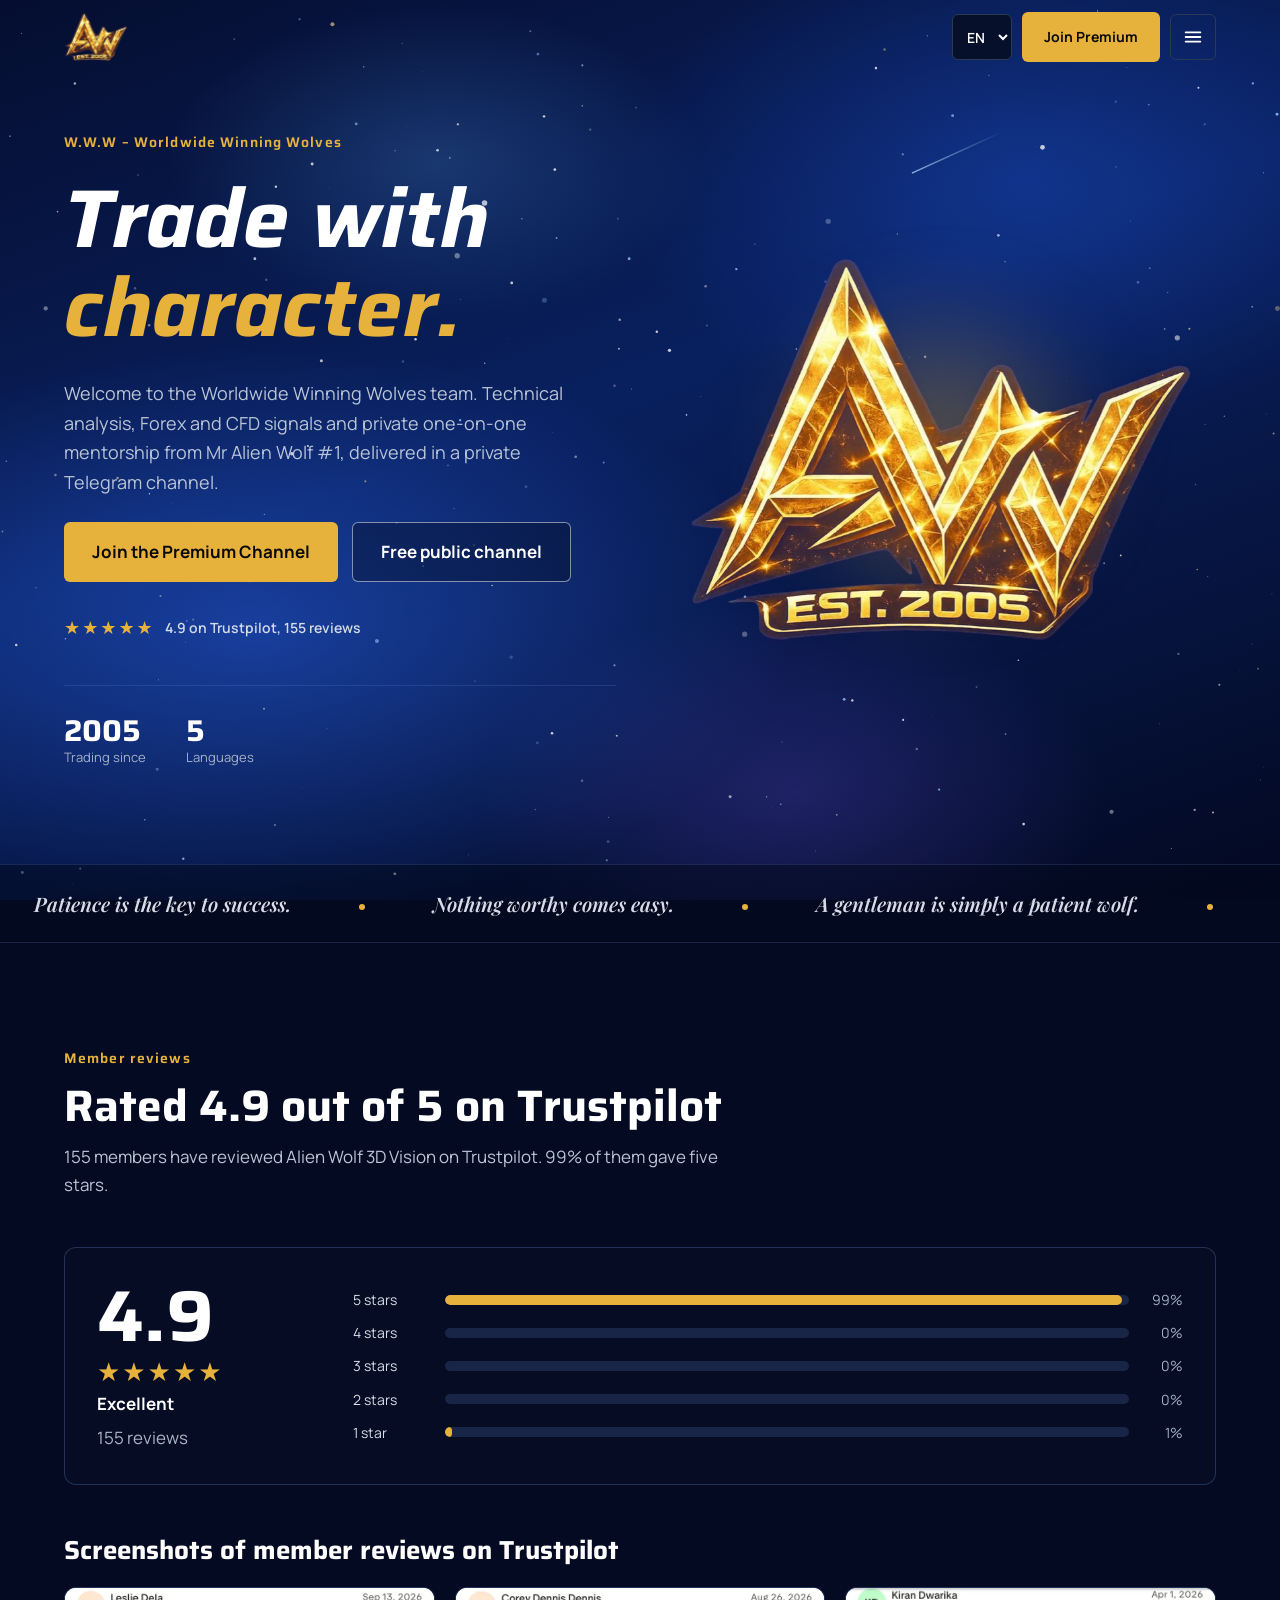
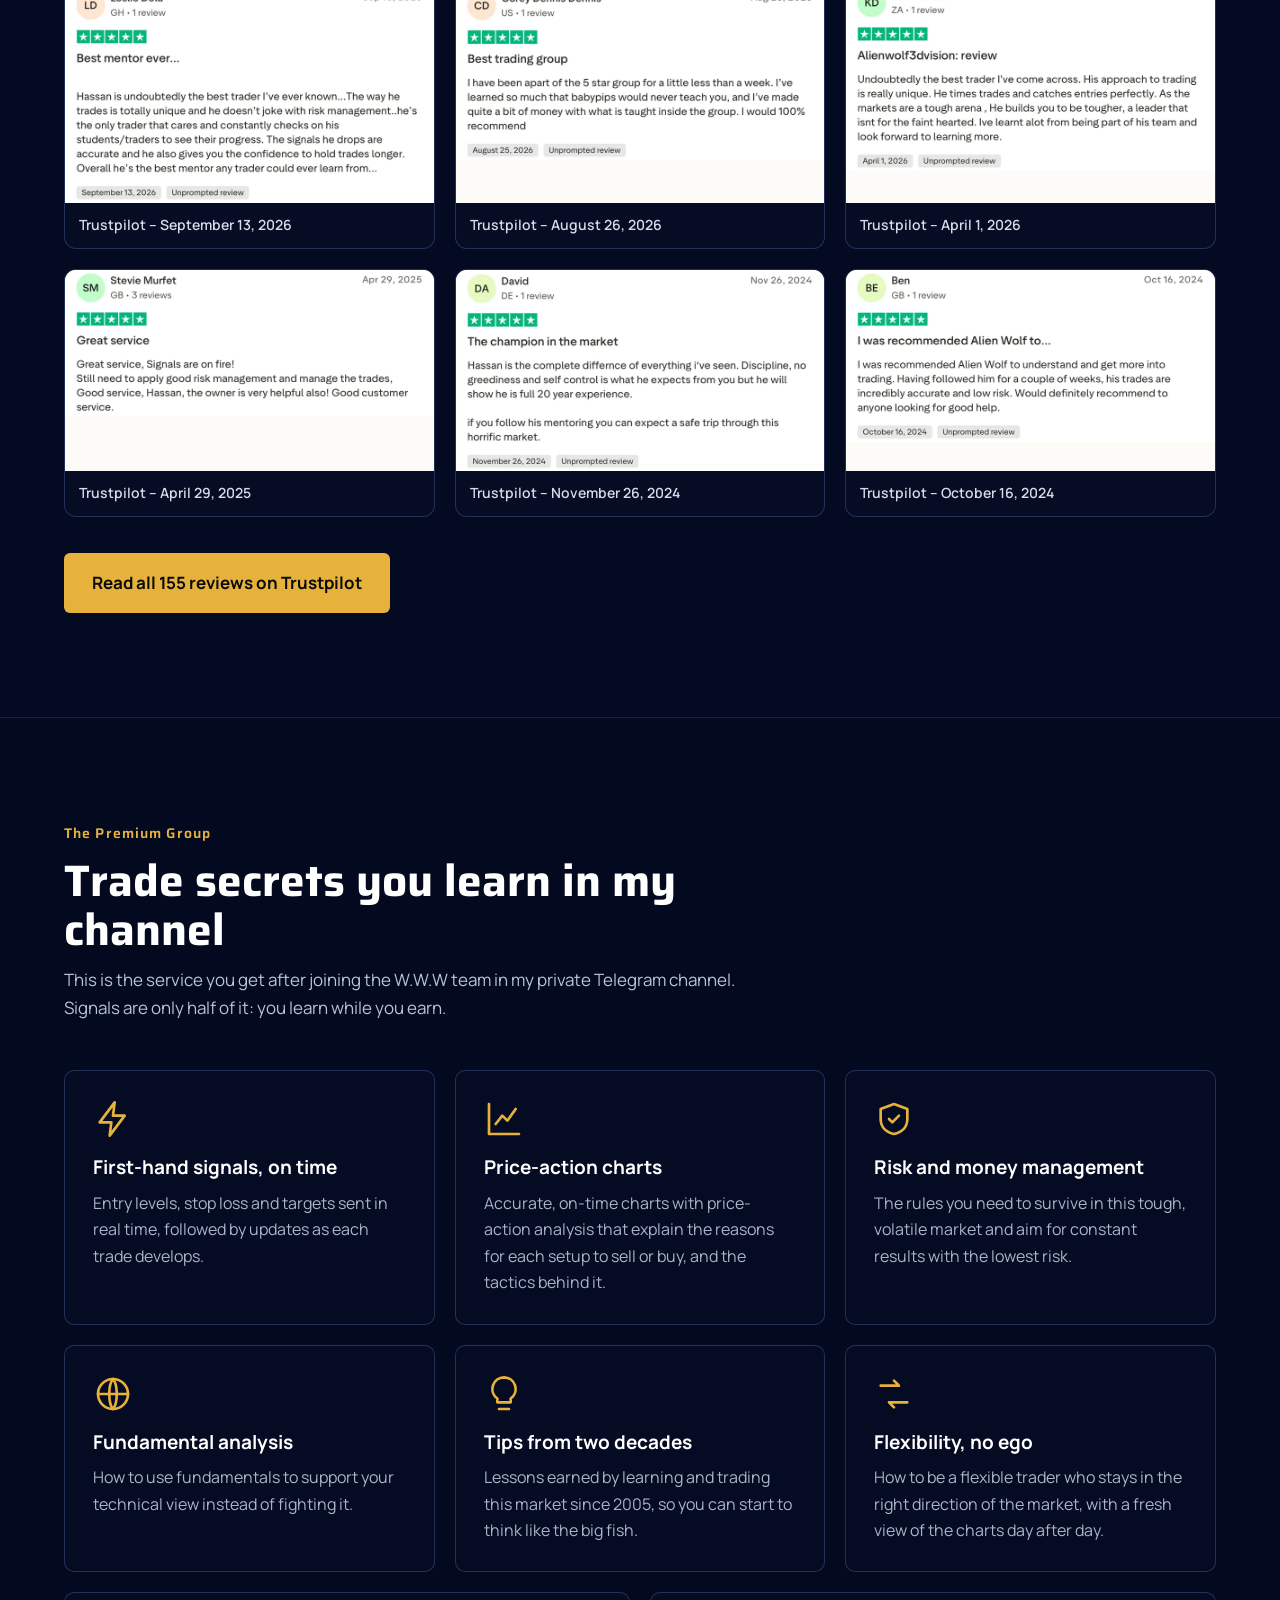
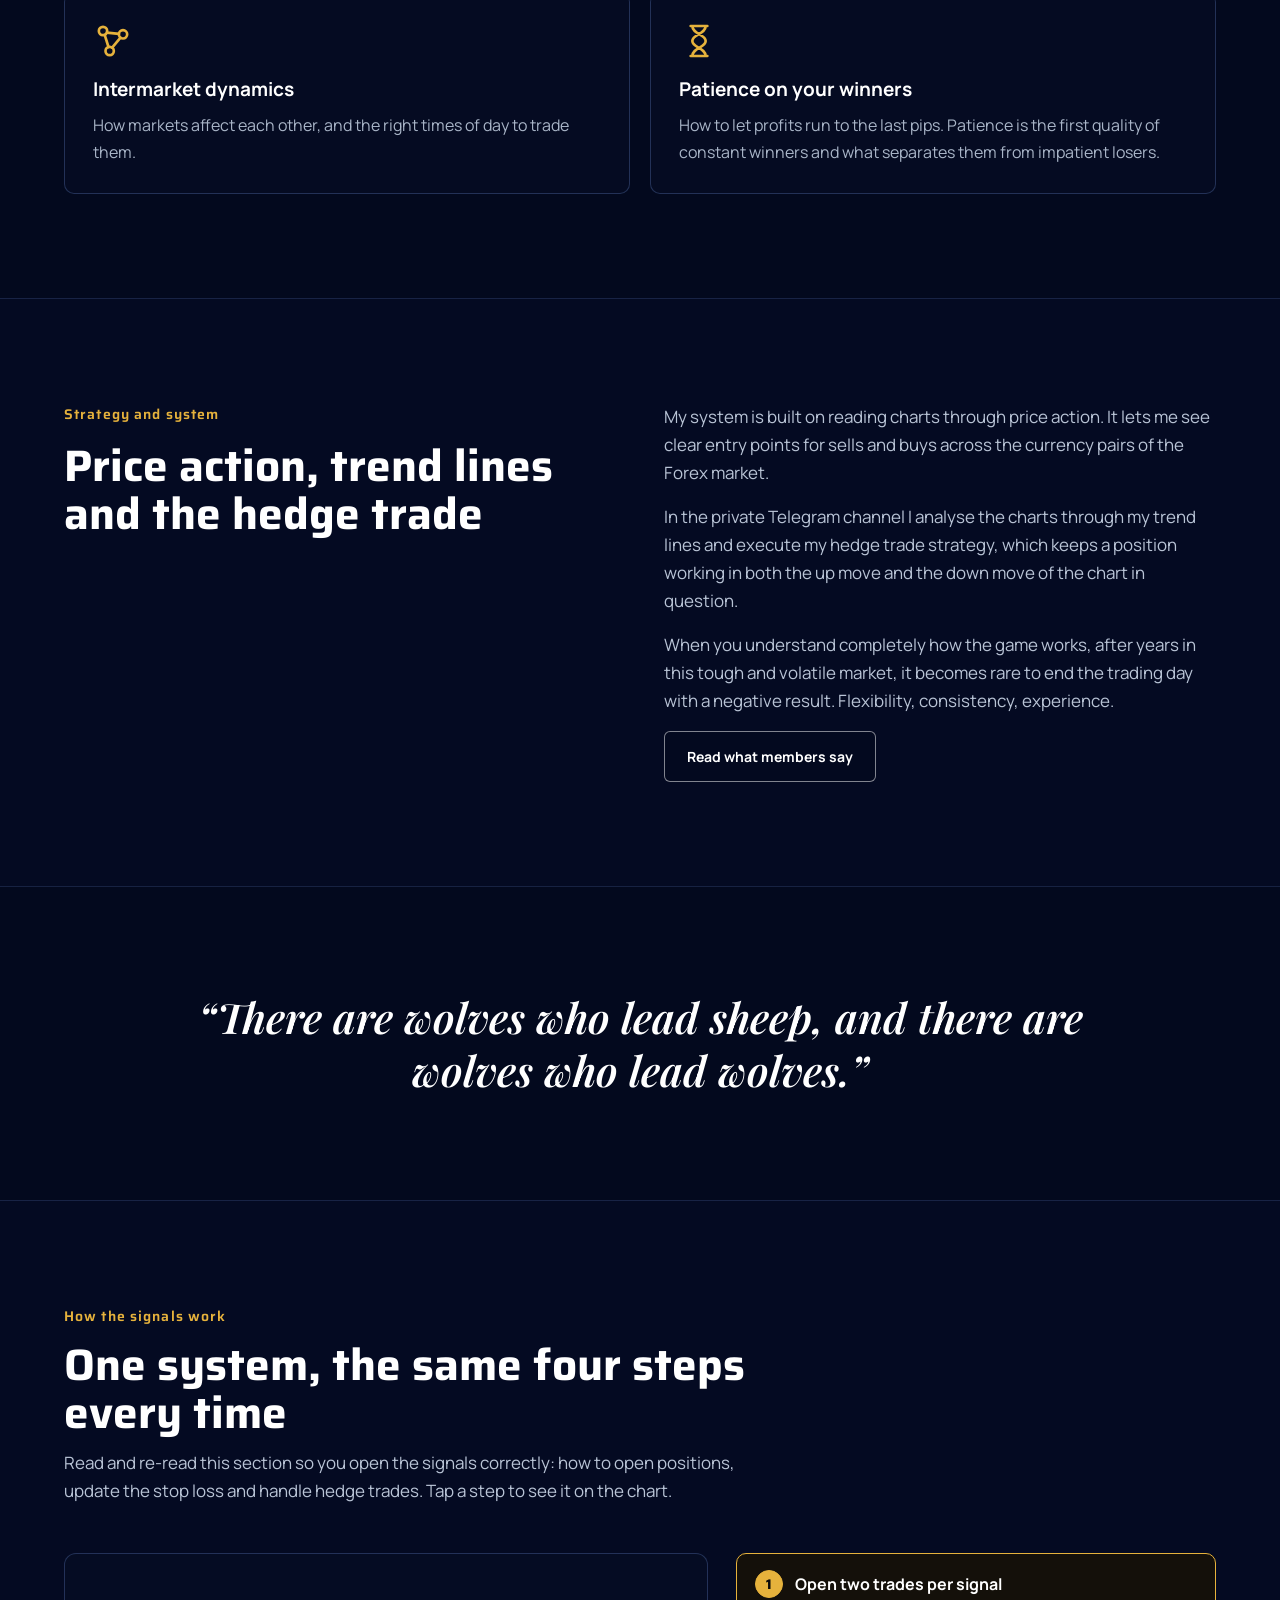
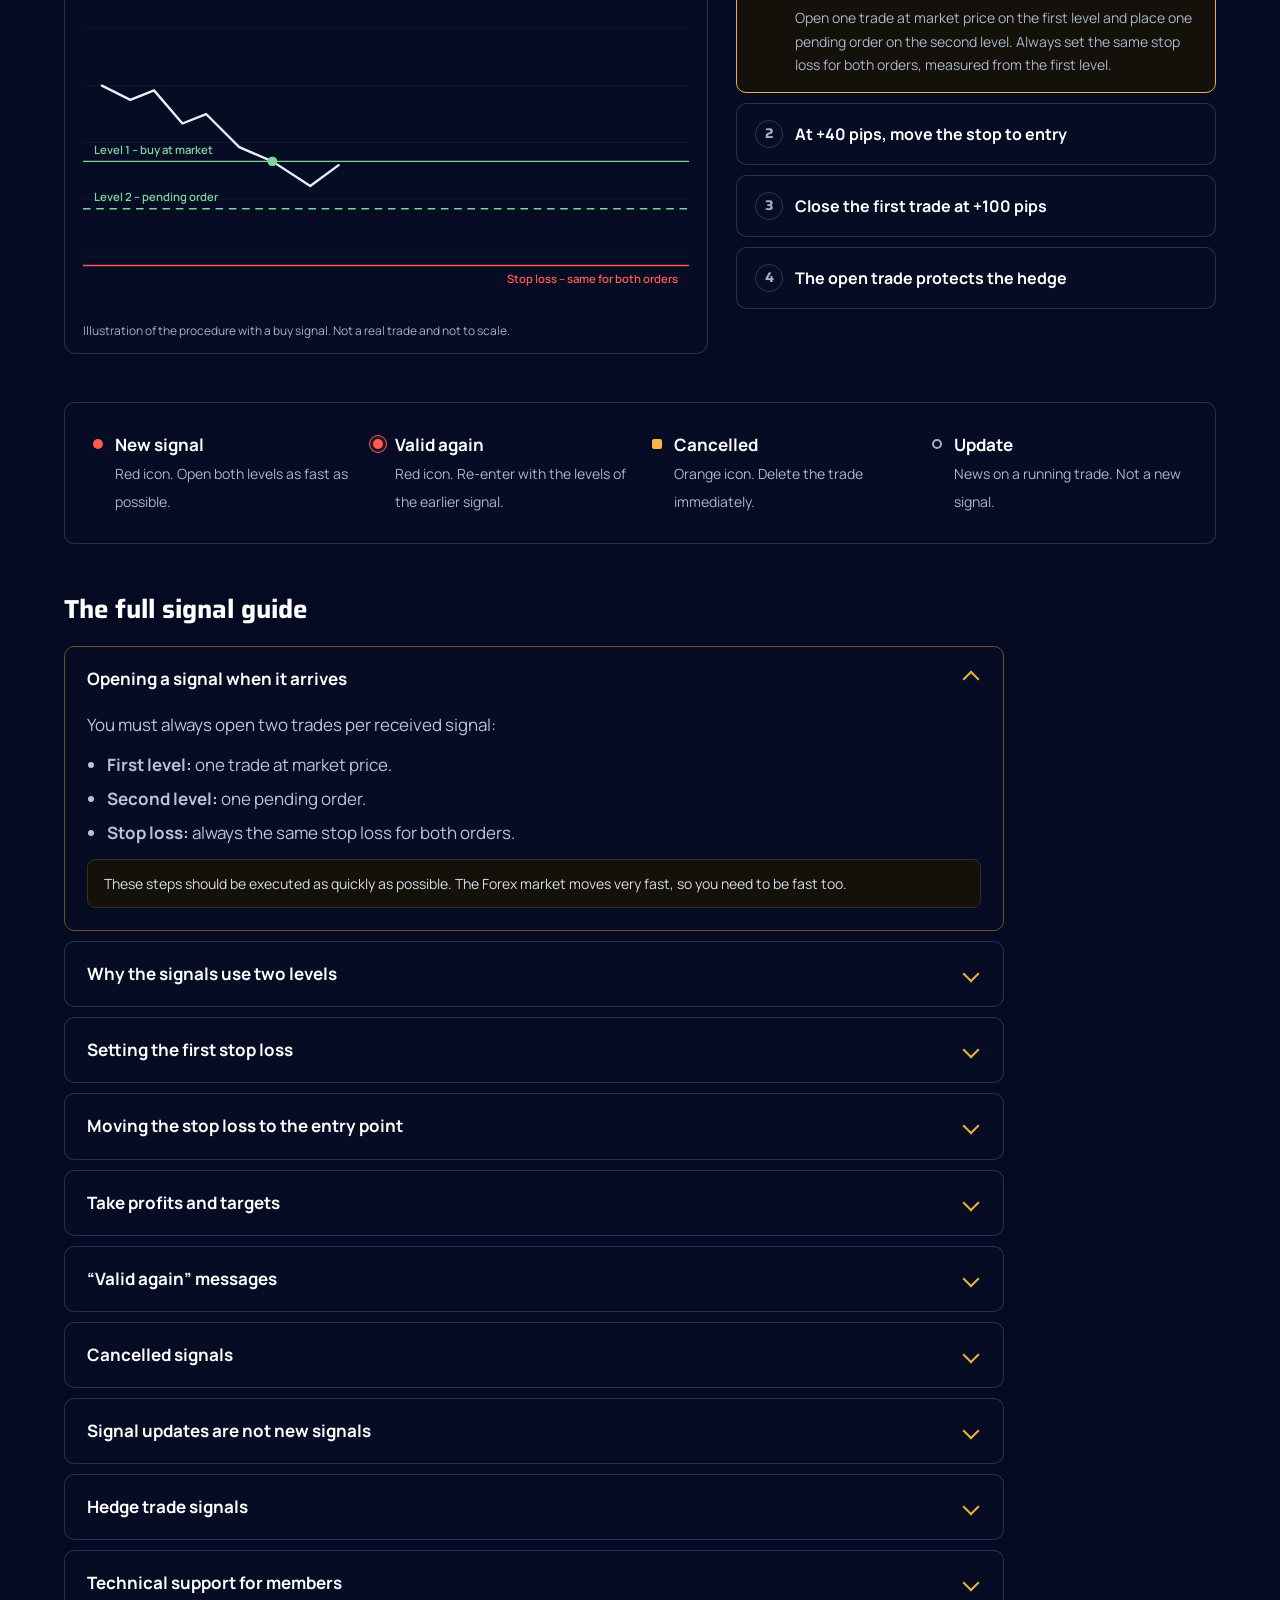
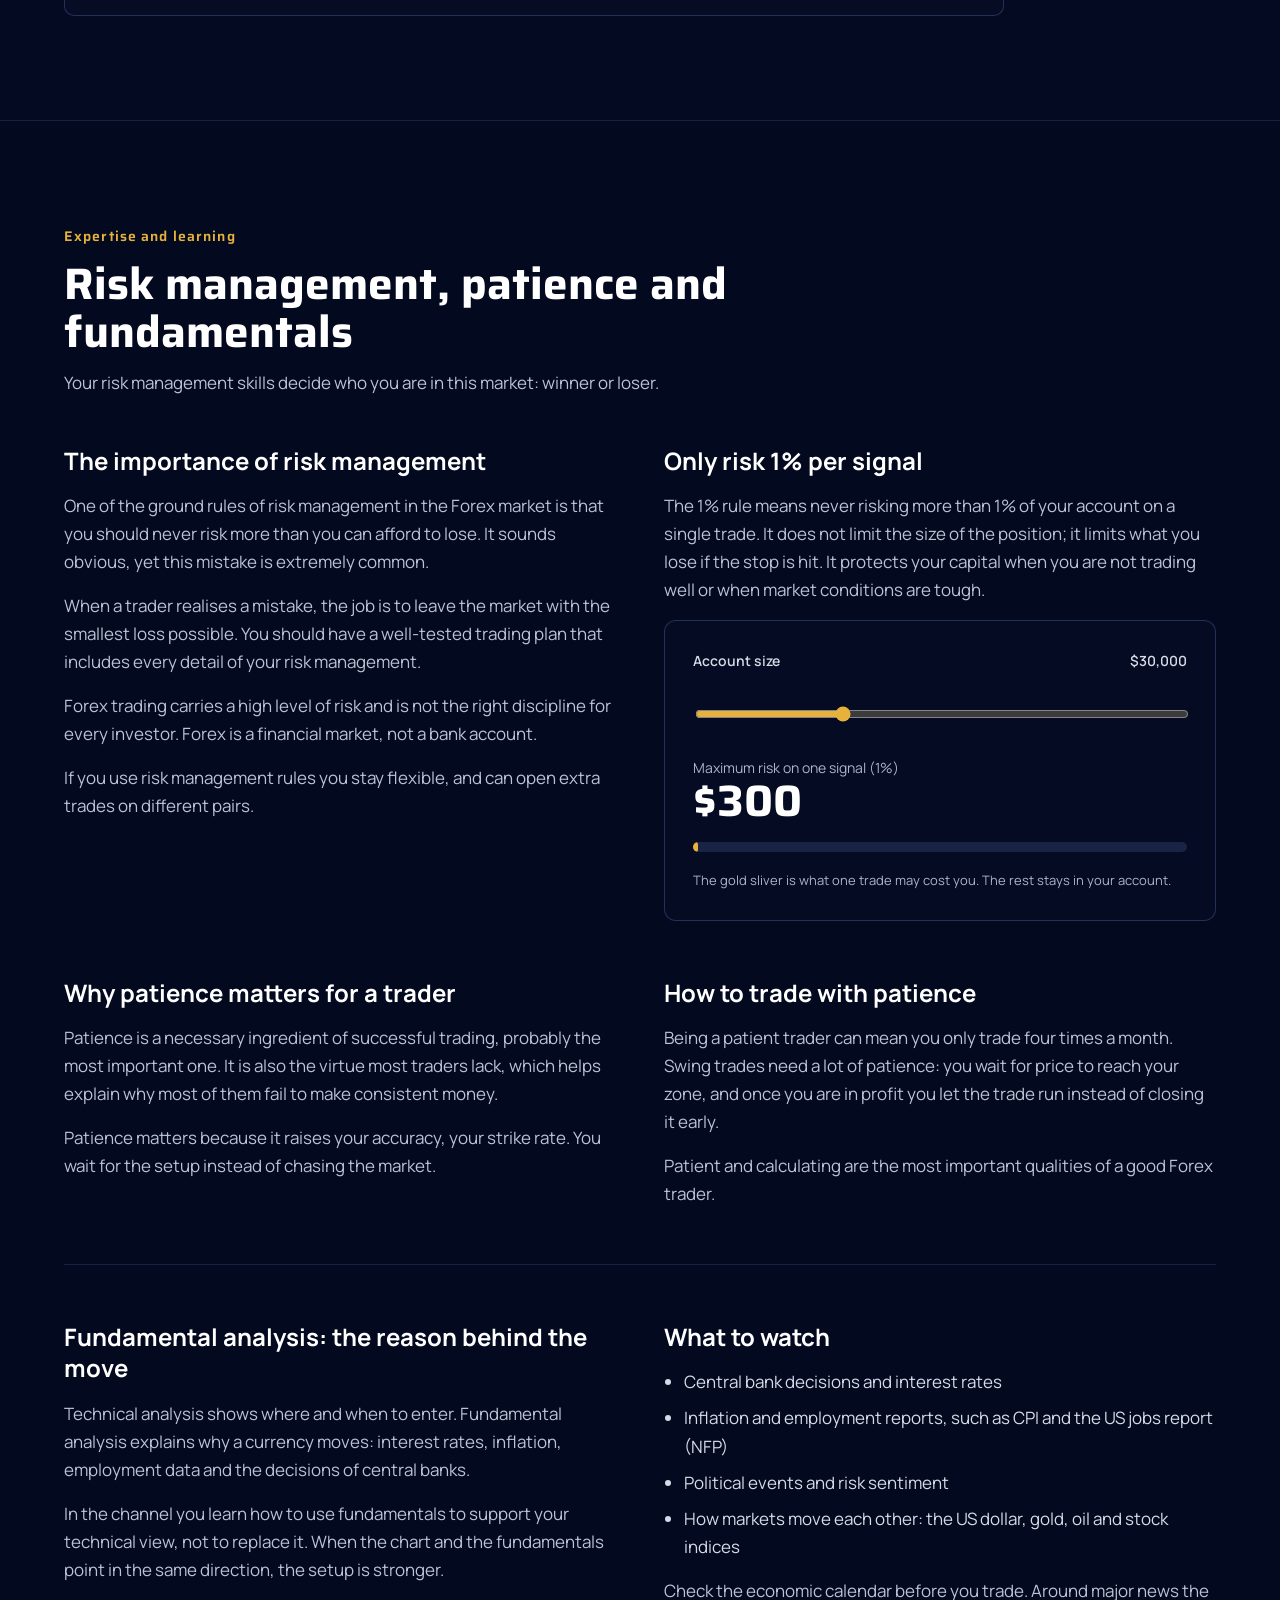
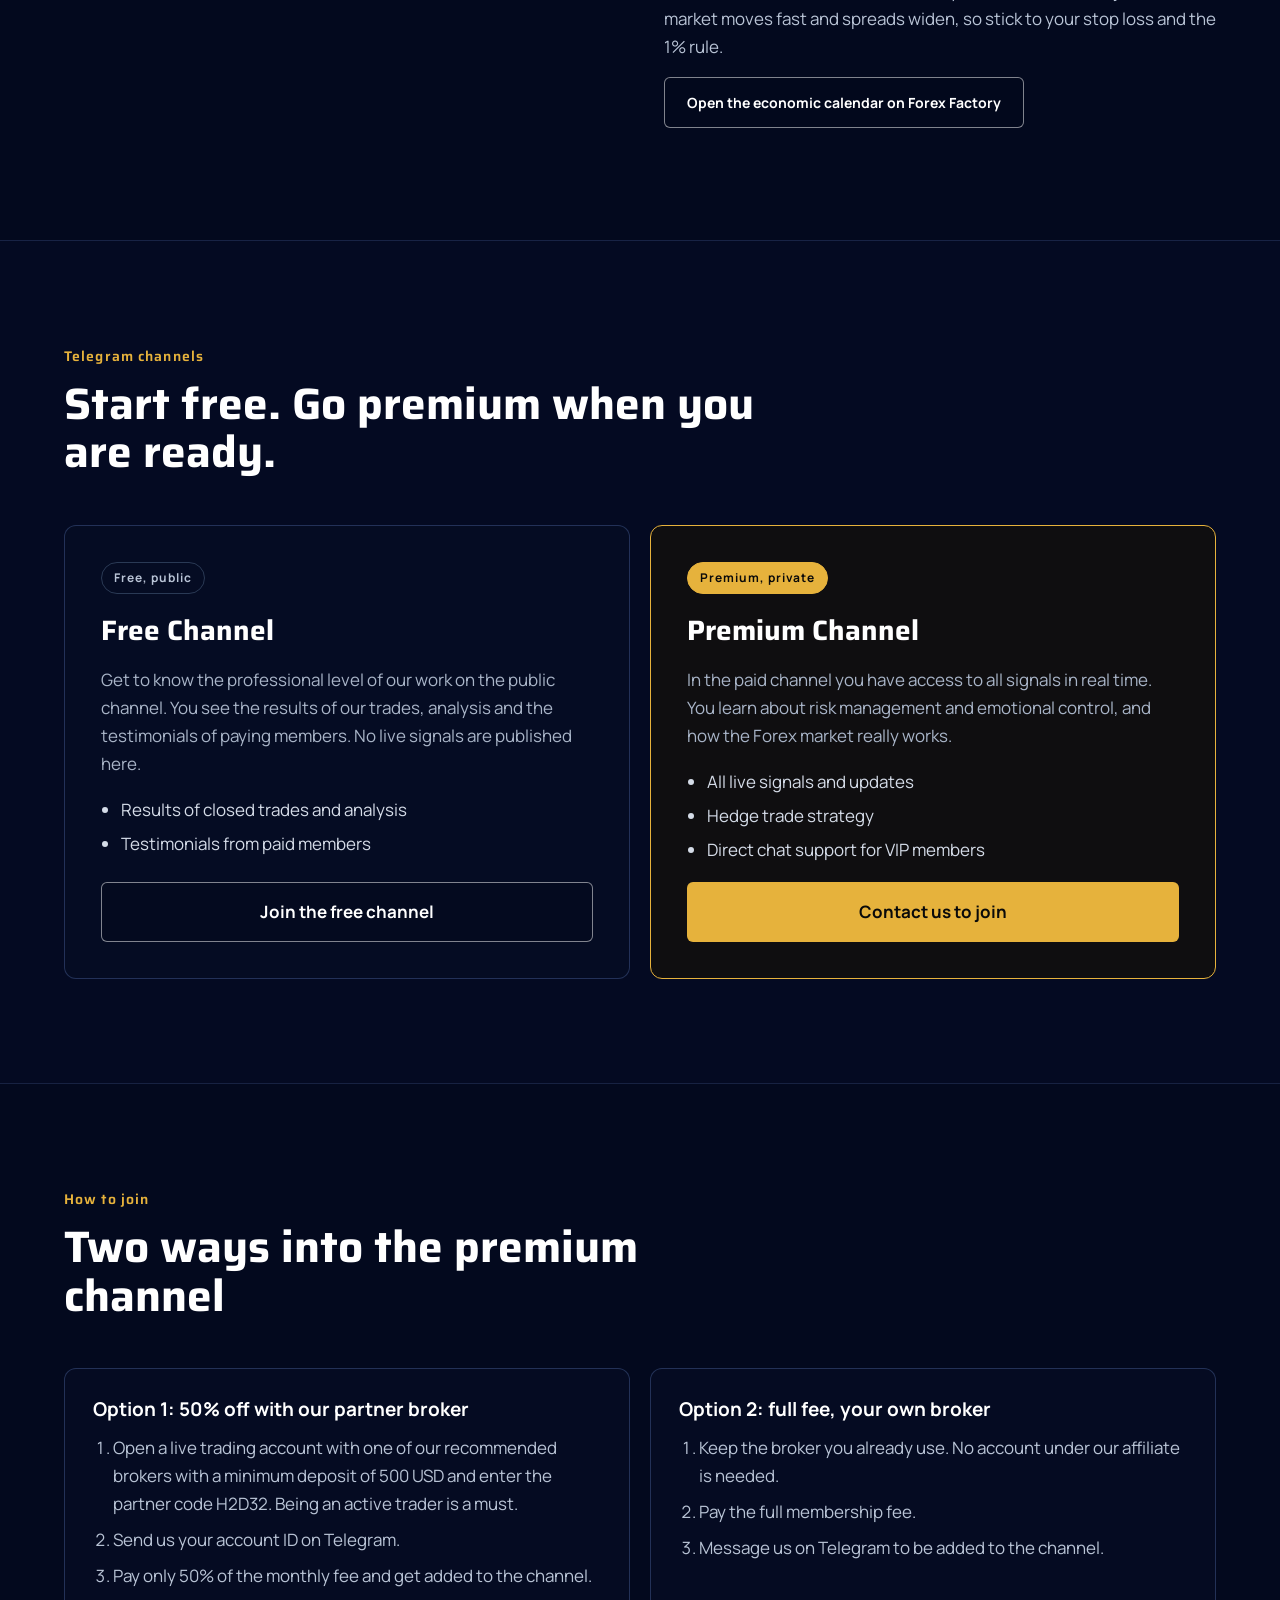
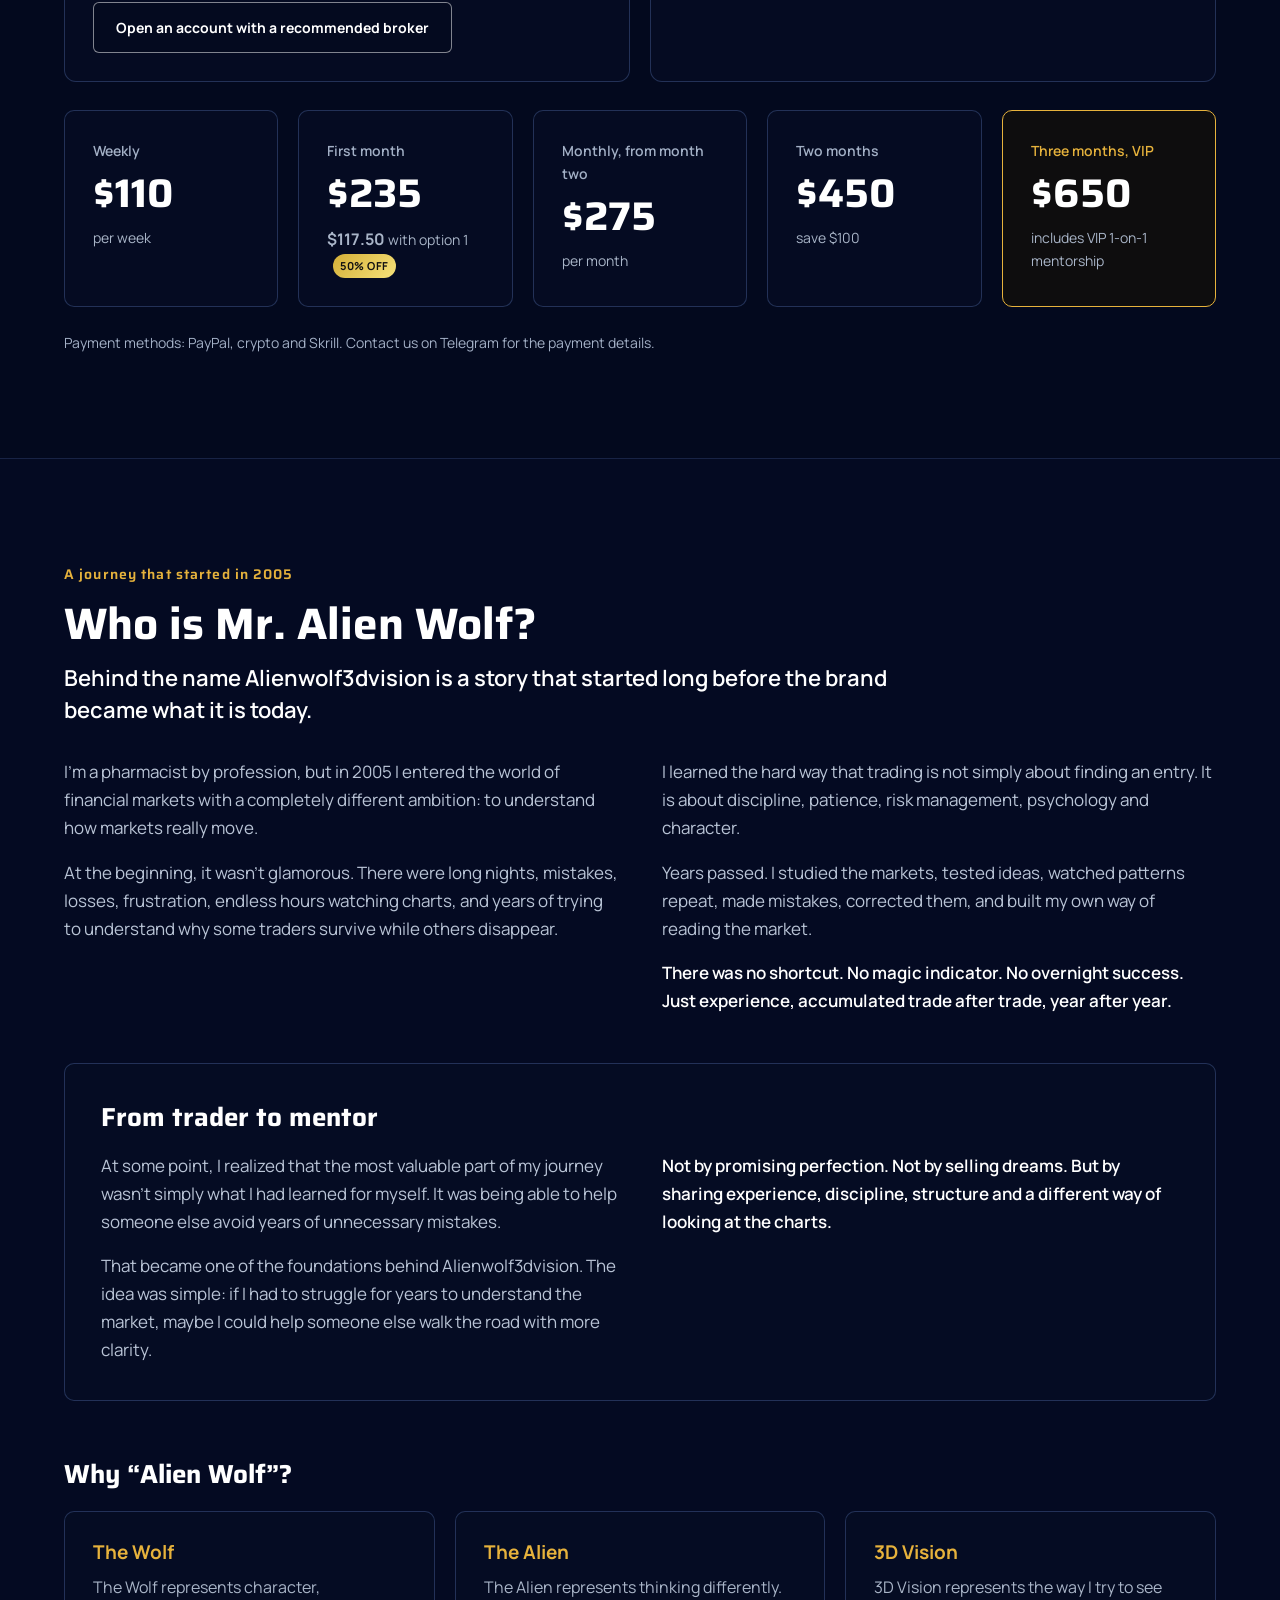
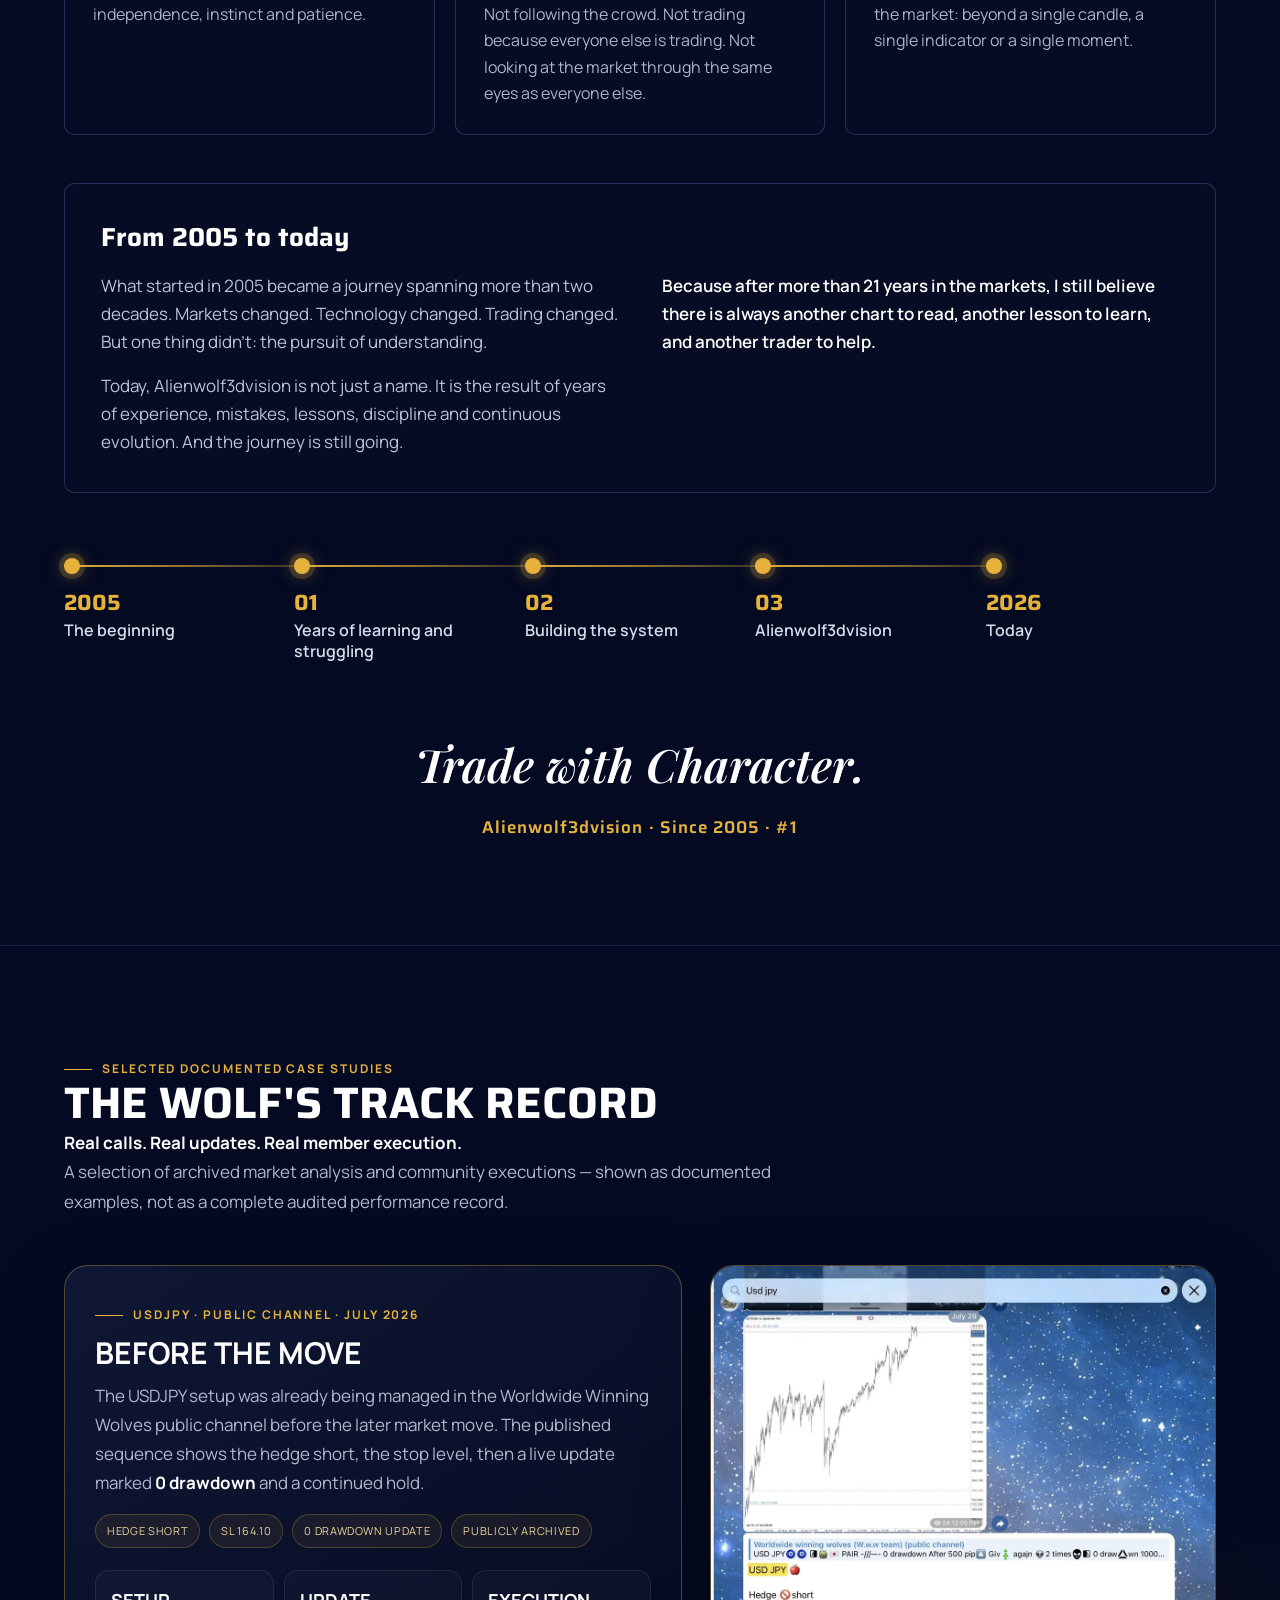
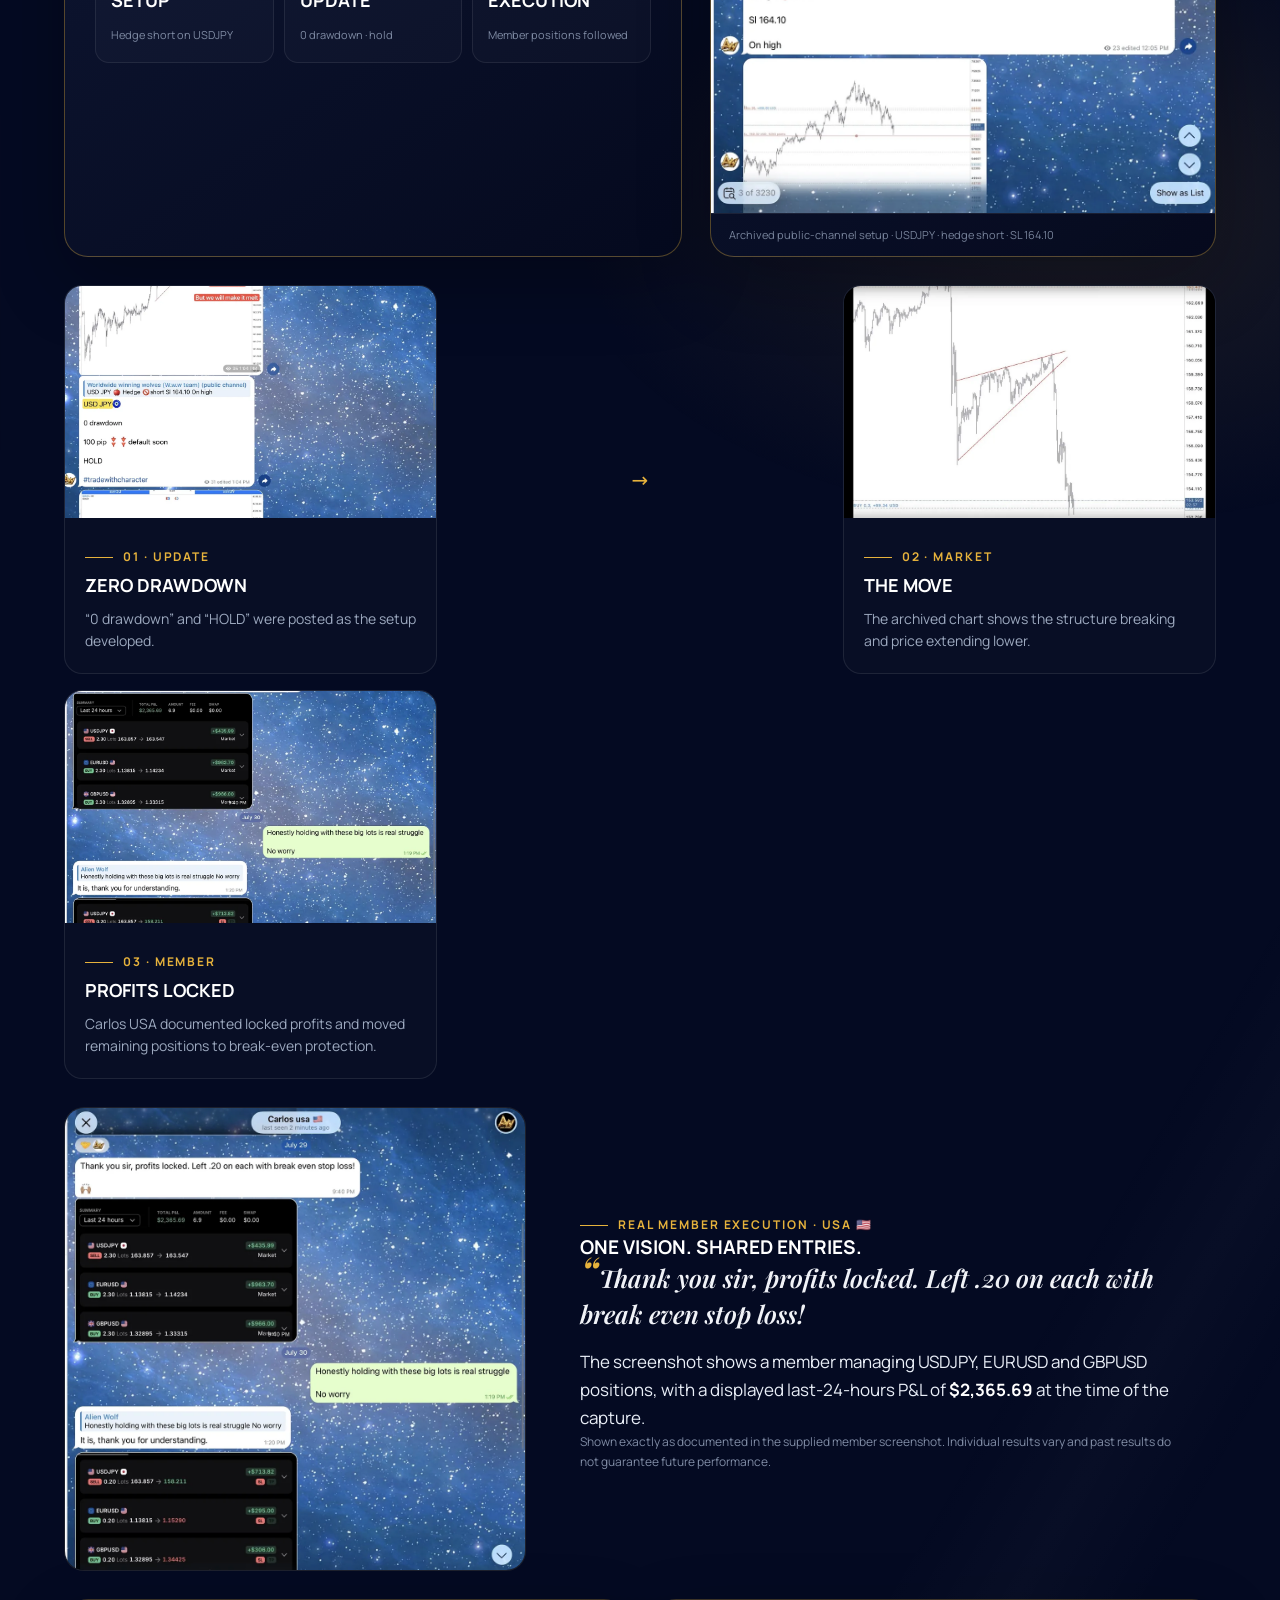
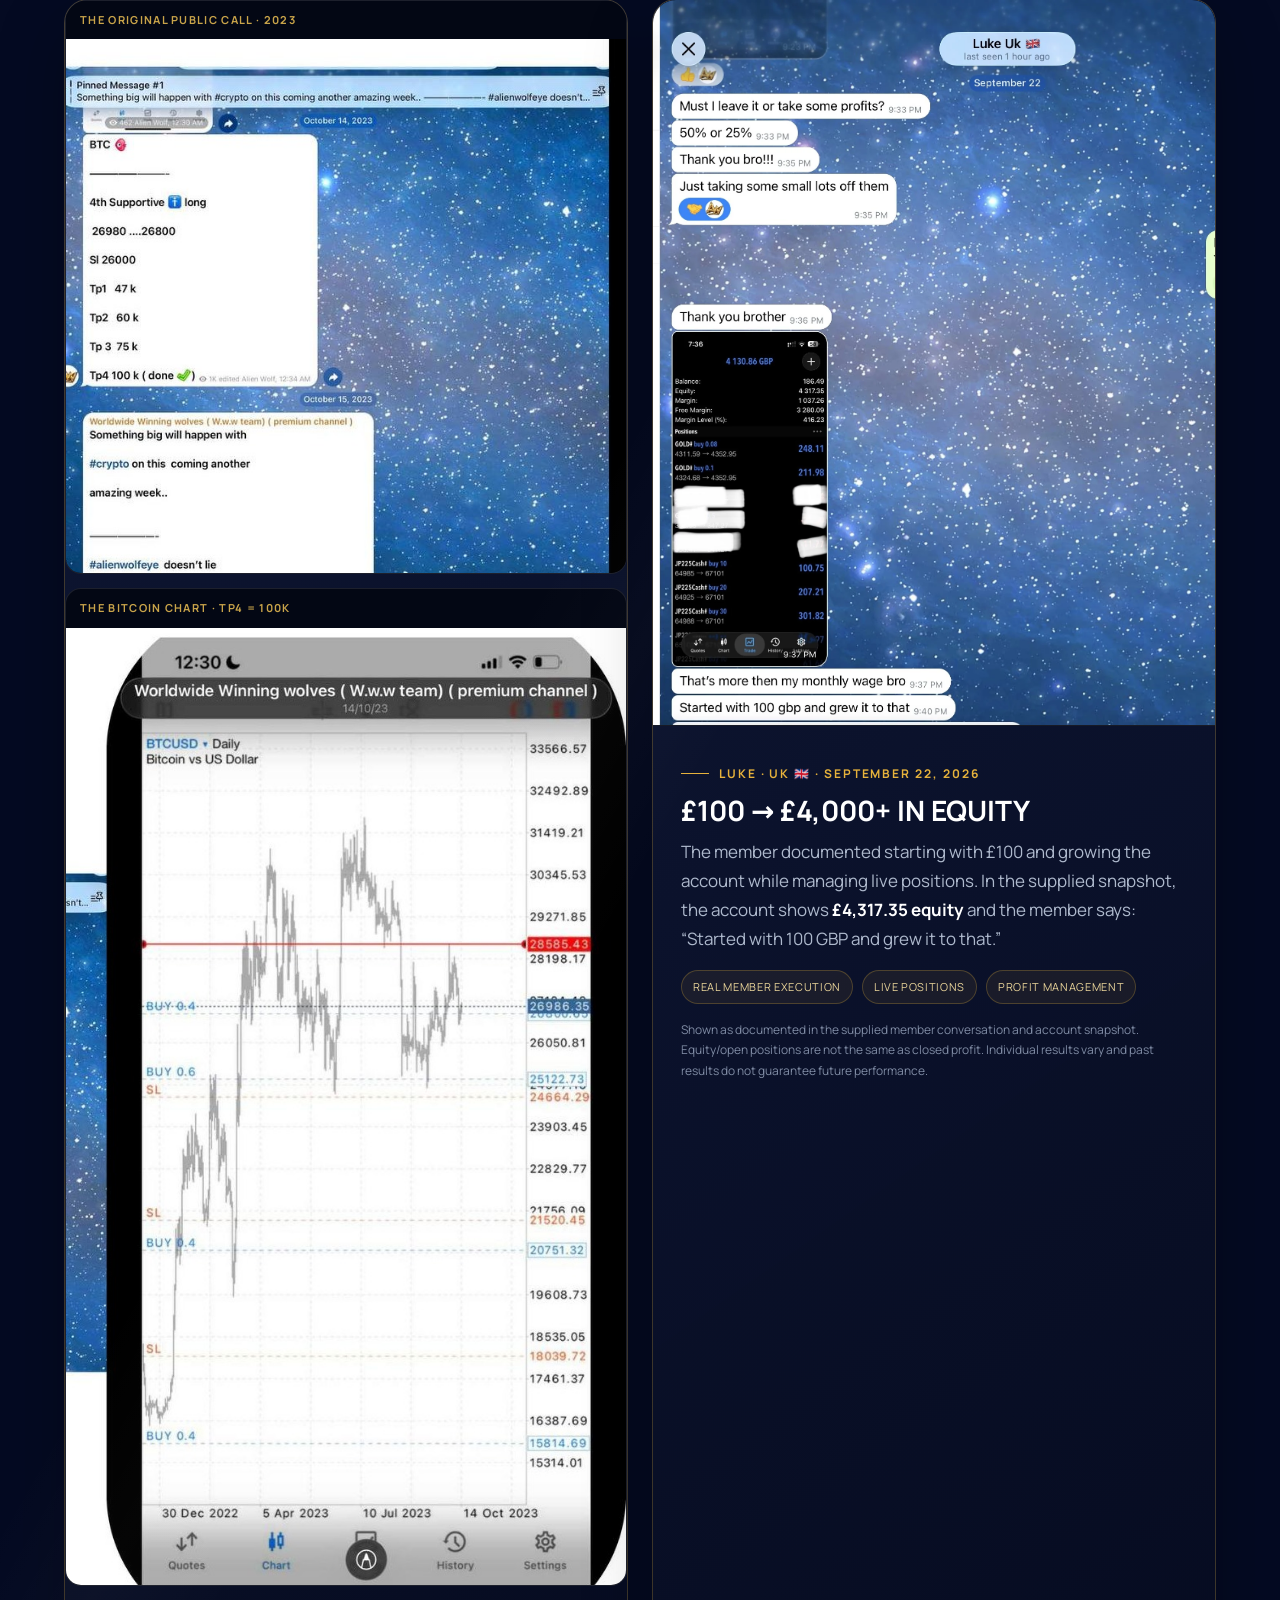
==== index.html @ e618d019 "Add files via upload" ====
<!DOCTYPE html>

<!DOCTYPE html>

<html lang="en">
<head>
<meta charset="utf-8"/>
<meta content="width=device-width, initial-scale=1" name="viewport"/>
<title>Alien Wolf 3D Vision – Premium Forex Signals | Worldwide Winning Wolves</title>
<link href="[data-uri]" rel="icon" type="image/png"/>
<link href="https://www.alienwolf3dvision.com/" rel="canonical"/>
<meta content="#040A22" name="theme-color"/>
<meta content="website" property="og:type"/>
<meta content="Alien Wolf 3D Vision — Trade with Character | Since 2005" property="og:title"/>
<meta content="Trade with Character. Worldwide Winning Wolves — over 21 years of market experience, technical analysis, Forex &amp; CFD signals, and private one-on-one mentorship built on discipline, knowledge and character." property="og:description"/>
<meta content="https://www.alienwolf3dvision.com/" property="og:url"/>
<meta content="https://www.alienwolf3dvision.com/og-image.jpg" property="og:image"/>
<meta content="summary_large_image" name="twitter:card"/>
<meta content="Forex and CFD signals with one-on-one mentorship from Mr Alien Wolf #1. Trade with character." name="description"/>
<style>@font-face{font-family:'Saira';font-style:normal;font-weight:500;font-display:swap;src:url([data-uri]) format('woff2')}
@font-face{font-family:'Saira';font-style:normal;font-weight:600;font-display:swap;src:url([data-uri]) format('woff2')}
@font-face{font-family:'Saira';font-style:normal;font-weight:700;font-display:swap;src:url([data-uri]) format('woff2')}
@font-face{font-family:'Saira';font-style:italic;font-weight:700;font-display:swap;src:url([data-uri]) format('woff2')}
@font-face{font-family:'Manrope';font-style:normal;font-weight:400;font-display:swap;src:url([data-uri]) format('woff2')}
@font-face{font-family:'Manrope';font-style:normal;font-weight:500;font-display:swap;src:url([data-uri]) format('woff2')}
@font-face{font-family:'Manrope';font-style:normal;font-weight:600;font-display:swap;src:url([data-uri]) format('woff2')}
@font-face{font-family:'Manrope';font-style:normal;font-weight:700;font-display:swap;src:url([data-uri]) format('woff2')}
@font-face{font-family:'Playfair Display';font-style:italic;font-weight:600;font-display:swap;src:url([data-uri]) format('woff2')}
@font-face{font-family:'Cairo';font-style:normal;font-weight:400;font-display:swap;src:url([data-uri]) format('woff2');unicode-range:U+0600-06FF,U+0750-077F,U+0870-088E,U+0890-0891,U+0897-08E1,U+08E3-08FF,U+200C-200E,U+2010-2011,U+204F,U+2E41,U+FB50-FDFF,U+FE70-FE74,U+FE76-FEFC}
@font-face{font-family:'Cairo';font-style:normal;font-weight:600;font-display:swap;src:url([data-uri]) format('woff2');unicode-range:U+0600-06FF,U+0750-077F,U+0870-088E,U+0890-0891,U+0897-08E1,U+08E3-08FF,U+200C-200E,U+2010-2011,U+204F,U+2E41,U+FB50-FDFF,U+FE70-FE74,U+FE76-FEFC}
@font-face{font-family:'Cairo';font-style:normal;font-weight:700;font-display:swap;src:url([data-uri]) format('woff2');unicode-range:U+0600-06FF,U+0750-077F,U+0870-088E,U+0890-0891,U+0897-08E1,U+08E3-08FF,U+200C-200E,U+2010-2011,U+204F,U+2E41,U+FB50-FDFF,U+FE70-FE74,U+FE76-FEFC}
</style>
<style>
:root{--bg:#000;--bg2:#05080E;--card:#0A0F18;--line:#141C2B;--line2:#172236;--text:#E9EEF7;--muted:#A9B5C8;--dim:#8E9BB0;--blue:#E6B23C;--gold:#E6B23C;--red:#FF5A52;--orange:#FFB347;--disp:'Saira','Cairo',system-ui,sans-serif;--body:'Manrope','Cairo',system-ui,sans-serif;--serif:'Playfair Display','Cairo',Georgia,serif}
*{box-sizing:border-box}
html{scroll-behavior:smooth;scroll-padding-top:84px}
body{margin:0;background:var(--bg);color:var(--text);font-family:var(--body);font-size:17px;line-height:1.65;overflow-x:hidden}
a{color:#F0CF7A}a:hover{color:#FFE7A8}
:focus-visible{outline:2px solid var(--blue);outline-offset:3px;border-radius:4px}
h1,h2,h3,p{margin:0}
img{max-width:100%}
.wrap{max-width:1280px;margin:0 auto}
section{padding:104px 5%;border-top:1px solid var(--line)}
.alt{background:var(--bg2)}
.eyebrow{font-family:var(--disp);font-weight:600;font-size:14px;letter-spacing:.08em;color:var(--blue)}
h2{font-family:var(--disp);font-weight:700;font-size:clamp(30px,4vw,44px);line-height:1.1;color:#fff}
h3{font-size:19px;font-weight:700;color:#fff;line-height:1.3}
.head{display:flex;flex-direction:column;gap:12px;max-width:700px;margin-bottom:48px}
.head p{color:#B9C4D6}
.muted{color:var(--muted)}

/* progress + nav */
#progress{position:fixed;top:0;left:0;height:2px;width:100%;background:linear-gradient(90deg,#B8862B,#FFE08A);transform-origin:0 50%;transform:scaleX(0);z-index:60}
header{position:sticky;top:0;z-index:50;padding:12px 5%;border-bottom:1px solid transparent;transition:background .3s,border-color .3s,backdrop-filter .3s}
header.scrolled{background:rgba(0,0,0,.78);border-color:var(--line)}
.nav{display:flex;align-items:center;justify-content:space-between;gap:20px}
.brand{white-space:nowrap;display:flex;align-items:center;gap:12px;text-decoration:none;color:#fff;font-family:var(--disp);font-style:italic;font-weight:700;font-size:18px}
.brand img{height:50px;width:auto}
.brand b{color:var(--blue);font-weight:700}
.links{display:flex;gap:26px;font-size:14px;font-weight:600}
.links a{white-space:nowrap;color:#B9C4D6;text-decoration:none;padding:12px 0;position:relative}
.links a::after{content:"";position:absolute;left:0;right:0;bottom:6px;height:2px;background:var(--blue);transform:scaleX(0);transform-origin:0 50%;transition:transform .25s}
.links a:hover{color:#fff}.links a:hover::after{transform:scaleX(1)}
.navr{display:flex;align-items:center;gap:10px}
#menuBtn{display:none}
@media (max-width:1400px){.brand span{display:none}}
@media (max-width:1280px){
 .links{position:absolute;top:100%;left:0;right:0;flex-direction:column;gap:0;background:rgba(0,0,0,.96);border-bottom:1px solid var(--line);padding:8px 5% 16px;display:none}
 .links.open{display:flex}
 .links a{padding:14px 0;border-bottom:1px solid var(--line)}
 #menuBtn{display:flex}
 .brand span{display:none}
}

/* buttons */
.btn{white-space:nowrap;display:inline-block;font-weight:700;text-decoration:none;padding:16px 28px;border-radius:6px;position:relative;overflow:hidden;transition:transform .2s,box-shadow .2s,border-color .2s;text-align:center}
.btn:active{transform:translateY(1px)}
.gold{background:var(--gold);color:#0A0A0A}
.gold:hover{color:#0A0A0A;box-shadow:0 8px 28px rgba(230,178,60,.35);transform:translateY(-2px)}
.gold::after{content:"";position:absolute;top:0;bottom:0;width:40%;left:-60%;background:linear-gradient(100deg,transparent,rgba(255,255,255,.55),transparent);transform:skewX(-20deg);animation:shine 4.5s ease-in-out infinite}
@keyframes shine{0%,70%{left:-60%}100%{left:130%}}
.ghost{border:1px solid #2A3A55;color:#fff;padding:15px 28px}
.ghost:hover{color:#fff;border-color:var(--gold);transform:translateY(-2px)}
.sm{padding:13px 22px;font-size:14px}

/* hero */
.hero{position:relative;border-top:0;padding:56px 5% 96px;overflow:hidden}
#stars{position:absolute;inset:0;width:100%;height:100%;pointer-events:none}
.hero .wrap{position:relative;display:flex;flex-wrap:wrap;align-items:center;gap:48px}
.hl{flex:1 1 380px;display:flex;flex-direction:column;gap:24px}
.hr{flex:1 1 380px;display:flex;justify-content:center;position:relative}
h1{font-family:var(--disp);font-weight:700;font-style:italic;font-size:clamp(46px,6.4vw,86px);line-height:1;color:#fff}
h1 .ln{display:block;overflow:hidden;padding:0 .08em .08em 0}
h1 .ln i{display:block;font-style:inherit;transform:translateY(110%);animation:rise .9s cubic-bezier(.2,.8,.2,1) forwards}
h1 .ln:nth-child(2) i{animation-delay:.14s;color:var(--blue)}
@keyframes rise{to{transform:none}}
.fade{opacity:0;animation:fadeup .8s ease forwards}
.d1{animation-delay:.35s}.d2{animation-delay:.5s}.d3{animation-delay:.65s}
@keyframes fadeup{from{opacity:0;transform:translateY(16px)}to{opacity:1;transform:none}}
.lead{max-width:520px;font-size:18px;color:#B9C4D6}
.cta{display:flex;flex-wrap:wrap;gap:14px}
.facts{display:flex;flex-wrap:wrap;gap:40px;margin-top:12px;padding-top:28px;border-top:1px solid var(--line)}
.facts div{display:flex;flex-direction:column}
.facts strong{font-family:var(--disp);font-size:30px;color:#fff;line-height:1.1}
.facts span{font-size:13px;color:var(--dim)}
@media (max-width:700px){.glow{animation:none;opacity:.7}.track{animation-duration:60s}}
.glow{position:absolute;inset:12% 14%;border-radius:50%;background:radial-gradient(circle,var(--gl,rgba(230,178,60,.42)),transparent 68%);filter:blur(40px);animation:pulse 5s ease-in-out infinite}
@keyframes pulse{0%,100%{opacity:.45;transform:scale(.94)}50%{opacity:.9;transform:scale(1.06)}}
.emblem{position:relative;width:100%;max-width:600px;height:auto;animation:float 7s ease-in-out infinite,emblemIn 1.4s ease both}
@keyframes float{0%,100%{translate:0 0}50%{translate:0 -14px}}
@keyframes emblemIn{from{opacity:0;scale:.92}to{opacity:1;scale:1}}

/* ticker */
.ticker{padding:0;border-top:1px solid var(--line);overflow:hidden;background:var(--bg2)}
.track{display:flex;width:max-content;animation:marquee 46s linear infinite}
.ticker:hover .track{animation-play-state:paused}
.track span{font-family:var(--serif);font-style:italic;font-weight:600;font-size:20px;color:#D5DCE8;padding:22px 34px;white-space:nowrap}
.track span::after{content:"";display:inline-block;width:6px;height:6px;border-radius:50%;background:var(--gold);margin-left:68px;vertical-align:middle}
@keyframes marquee{to{transform:translateX(-50%)}}

/* reveal */
.js .rv{opacity:0;transform:translateY(26px);transition:opacity .7s ease,transform .7s cubic-bezier(.2,.8,.2,1);transition-delay:var(--d,0s)}
.js .rv.in{opacity:1;transform:none}

/* cards */
.grid{display:flex;flex-wrap:wrap;gap:20px}
.card{flex:1 1 300px;background:var(--card);border:1px solid var(--line2);border-radius:10px;padding:28px;display:flex;flex-direction:column;gap:10px;transition:border-color .25s,transform .25s,box-shadow .25s}
.card:hover{border-color:#6B5320;transform:translateY(-4px);box-shadow:0 14px 40px rgba(230,178,60,.12)}
.card p{font-size:16px;color:var(--muted)}
.ic{width:40px;height:40px;color:var(--blue);margin-bottom:6px}

/* split text blocks */
.split{display:flex;flex-wrap:wrap;gap:48px;align-items:flex-start}
.split>div{flex:1 1 360px;display:flex;flex-direction:column;gap:16px}
.split p{color:#B9C4D6}

/* quote */
.quote{text-align:center}
.quote blockquote{max-width:900px;margin:0 auto;font-family:var(--serif);font-style:italic;font-weight:600;font-size:clamp(26px,3.6vw,42px);line-height:1.25;color:#fff}

/* chart stepper */
.demo{display:flex;flex-wrap:wrap;gap:28px;align-items:stretch;margin-bottom:48px}
.chartbox{flex:1.4 1 420px;background:var(--card);border:1px solid var(--line2);border-radius:12px;padding:18px 18px 12px;display:flex;flex-direction:column;gap:8px}
.chartbox small{color:var(--dim);font-size:12px}
#chart{width:100%;height:auto;display:block}
#chart text{font-family:var(--body);font-size:12px;font-weight:600}
.pp{fill:none;stroke:#E9EEF7;stroke-width:2.5;stroke-linejoin:round;stroke-linecap:round;stroke-dasharray:1;stroke-dashoffset:1;transition:stroke-dashoffset 1.3s ease}
.s1 .p1,.s2 .p2,.s3 .p3,.s4 .p4{stroke-dashoffset:0}
.lv{opacity:0;transition:opacity .5s ease .2s,transform .9s cubic-bezier(.2,.8,.2,1)}
.s1 .a1,.s2 .a2,.s3 .a3,.s4 .a4{opacity:1}
.s2 .slmove{transform:translateY(-110px)}
.s2 .l2{opacity:.3}.slA{transition:opacity .3s}.s2 .slA{opacity:0}
.s2 .l2x{opacity:1}
.l2x{opacity:0;transition:opacity .4s ease .5s}
.dot{transform-box:fill-box;transform-origin:center;animation:ping 1.8s ease-out infinite}
@keyframes ping{0%{transform:scale(1);opacity:.9}100%{transform:scale(3.2);opacity:0}}
.steps{flex:1 1 320px;display:flex;flex-direction:column;gap:10px}
.step{all:unset;box-sizing:border-box;cursor:pointer;display:block;width:100%;padding:16px 18px;border:1px solid var(--line2);border-radius:10px;background:var(--card);transition:border-color .25s,background .25s}
.step:hover{border-color:#6B5320}
.step:focus-visible{outline:2px solid var(--blue);outline-offset:3px}
.step b{display:flex;gap:12px;align-items:center;color:#fff;font-size:16px}
.step b em{font-style:normal;font-family:var(--disp);flex:none;width:28px;height:28px;border-radius:50%;border:1px solid #2A3A55;display:flex;align-items:center;justify-content:center;font-size:14px;color:var(--dim);transition:all .25s}
.step p{font-size:14px;color:var(--muted);max-height:0;overflow:hidden;opacity:0;transition:max-height .45s ease,opacity .35s ease,margin .3s;margin:0;margin-inline-start:40px}
.step.on{border-color:var(--blue);background:#14100A}
.step.on b em{background:var(--blue);border-color:var(--blue);color:#0A0A0A}
.step.on p{max-height:340px;opacity:1;margin-top:8px}

/* legend */
.legend{display:flex;flex-wrap:wrap;gap:24px;background:var(--card);border:1px solid var(--line2);border-radius:10px;padding:28px;margin-bottom:48px}
.legend>div{flex:1 1 220px;display:flex;gap:12px;align-items:flex-start}
.legend i{flex:none;margin-top:8px;width:10px;height:10px;border-radius:50%}
.legend span{font-size:14px;color:var(--muted)}
.legend strong{color:#fff}

/* accordion */
.acc{display:flex;flex-direction:column;gap:10px;max-width:940px}
details{border:1px solid var(--line2);border-radius:10px;background:var(--card);transition:border-color .25s}
details[open]{border-color:#6B5320}
summary{list-style:none;cursor:pointer;padding:18px 22px;font-weight:700;color:#fff;display:flex;justify-content:space-between;align-items:center;gap:16px;min-height:56px}
summary::-webkit-details-marker{display:none}
summary::after{content:"";flex:none;width:10px;height:10px;border-right:2px solid var(--blue);border-bottom:2px solid var(--blue);transform:rotate(45deg);transition:transform .3s;margin-right:4px}
details[open] summary::after{transform:rotate(-135deg)}
.body{padding:0 22px 22px;color:#B9C4D6;display:flex;flex-direction:column;gap:12px;animation:fadeup .4s ease}
.body ul{margin:0;padding-inline-start:20px;display:flex;flex-direction:column;gap:6px}
.note{border-left:0;background:#14100A;border:1px solid #3A2E14;border-radius:8px;padding:12px 16px;font-size:14px;color:#D5DCE8}

/* risk */
.riskcalc{background:var(--card);border:1px solid var(--line2);border-radius:12px;padding:28px;display:flex;flex-direction:column;gap:18px}
.riskcalc label{font-size:14px;font-weight:600;color:#D5DCE8;display:flex;justify-content:space-between}
.riskcalc input{width:100%;accent-color:var(--blue);height:44px}
.riskcalc output{font-family:var(--disp);font-size:44px;font-weight:700;color:#fff;line-height:1}
.bar{height:10px;border-radius:99px;background:#111a2a;overflow:hidden}
.bar i{display:block;height:100%;width:1%;background:var(--gold);border-radius:99px}

/* channels + pricing */
.ch{flex:1 1 340px;border-radius:12px;padding:36px;display:flex;flex-direction:column;gap:18px;background:var(--card);border:1px solid var(--line2)}
.ch.prem{background:#0B0E12;border-color:var(--gold);position:relative}
.ch h3{font-family:var(--disp);font-size:28px}
.ch ul{margin:0;padding-inline-start:20px;color:#D5DCE8;display:flex;flex-direction:column;gap:6px}
.pill{align-self:flex-start;font-size:12px;font-weight:700;letter-spacing:.08em;border-radius:99px;padding:5px 12px;border:1px solid #2A3A55;color:#B9C4D6}
.prem .pill{background:var(--gold);border-color:var(--gold);color:#0A0A0A}
.ch .btn{margin-top:auto;white-space:normal}
.price{flex:1 1 200px}
.price small{font-size:14px;font-weight:600;color:var(--dim)}
.price strong{font-family:var(--disp);font-size:40px;color:#fff;line-height:1.1}
.price span{font-size:14px;color:var(--muted)}
.price.vip{border-color:var(--gold);background:#0B0E12}.price.vip small{color:var(--gold)}
.opts{display:flex;flex-wrap:wrap;gap:20px;margin-bottom:28px}
.opt{flex:1 1 340px;border:1px solid var(--line2);border-radius:12px;padding:28px;background:var(--card);display:flex;flex-direction:column;gap:12px}
.opt ol{margin:0;padding-inline-start:20px;color:#B9C4D6;display:flex;flex-direction:column;gap:8px}

/* about */
.about{display:flex;flex-wrap:wrap;align-items:center;gap:48px}
.about figure{flex:1 1 340px;margin:0;display:flex;justify-content:center;position:relative}
.about img{position:relative;width:100%;max-width:520px}
.about .txt{flex:1 1 380px;display:flex;flex-direction:column;gap:20px}
.about blockquote{margin:8px 0 0;font-family:var(--serif);font-style:italic;font-weight:600;font-size:24px;line-height:1.3;color:#fff}

.timeline{list-style:none;margin:64px 0 0;padding:0;display:flex}
.timeline li{flex:1;position:relative;padding:34px 18px 0 0;display:flex;flex-direction:column;gap:4px}
[dir=rtl] .timeline li{padding:34px 0 0 18px}
.timeline li::before{content:"";position:absolute;top:8px;inset-inline-start:0;width:100%;height:2px;background:linear-gradient(90deg,var(--gold),rgba(230,178,60,.25))}
[dir=rtl] .timeline li::before{background:linear-gradient(270deg,var(--gold),rgba(230,178,60,.25))}
.timeline li:last-child::before{display:none}
.timeline li::after{content:"";position:absolute;top:1px;inset-inline-start:0;width:16px;height:16px;border-radius:50%;background:var(--gold);box-shadow:0 0 0 5px rgba(230,178,60,.18),0 0 18px rgba(230,178,60,.6)}
.timeline b{font-family:var(--disp);font-size:22px;color:var(--gold);line-height:1.1}
.timeline span{color:#D5DCE8;font-weight:600;font-size:16px;line-height:1.35}
.js .timeline li{opacity:0;transform:translateY(14px);transition:opacity .6s ease,transform .6s ease;transition-delay:calc(var(--i)*.18s + .2s)}
.js .timeline.in li{opacity:1;transform:none}
@media (max-width:760px){.timeline{flex-direction:column;margin-top:40px}.timeline li,[dir=rtl] .timeline li{padding:0 0 26px;padding-inline-start:34px}.timeline li::before{top:8px;inset-inline-start:7px;width:2px;height:100%;background:linear-gradient(180deg,var(--gold),rgba(230,178,60,.25))}[dir=rtl] .timeline li::before{background:linear-gradient(180deg,var(--gold),rgba(230,178,60,.25))}}
.socx{align-items:center;gap:10px 14px}.soc .ico{width:46px;height:46px;padding:0;border:1px solid var(--line2);border-radius:50%;display:inline-flex;align-items:center;justify-content:center;color:#F0CF7A;transition:background .2s,color .2s,border-color .2s,transform .2s}.soc .ico:hover{background:var(--gold);border-color:var(--gold);color:#0A0A0A;transform:translateY(-2px)}.socx a:not(.ico){padding:12px 6px}
.story-card{flex:none;margin-top:48px;padding:36px;gap:18px}
.story-card h3{font-family:var(--disp);font-size:26px}
.story{columns:2 340px;column-gap:44px}
.story p{margin:0 0 16px;break-inside:avoid;font-size:17px;color:#B9C4D6}
.story-h{font-family:var(--disp);font-size:26px;margin:56px 0 20px}
.signoff{text-align:center;margin-top:64px}
.signoff blockquote{margin:0 0 10px;font-family:var(--serif);font-style:italic;font-weight:600;font-size:clamp(30px,4vw,46px);color:#fff}
.signoff p{color:var(--gold);font-family:var(--disp);font-weight:600;letter-spacing:.06em}
[dir=rtl] .signoff p{letter-spacing:0}
.ghost{border-color:rgba(255,255,255,.5);background:rgba(4,9,28,.35)}
.final{text-align:center}
.final .wrap{max-width:760px;display:flex;flex-direction:column;align-items:center;gap:24px}
.final h2{font-style:italic;font-size:clamp(34px,4.6vw,54px)}

footer{padding:56px 5% 40px;border-top:1px solid var(--line)}
.ft{display:flex;flex-wrap:wrap;align-items:center;justify-content:space-between;gap:24px}
.ft .q{display:flex;align-items:center;gap:14px;font-family:var(--serif);font-style:italic;font-weight:600;font-size:20px;color:#fff}
.ft img{height:64px;width:auto}
.soc{display:flex;flex-wrap:wrap;gap:8px 24px;font-size:14px;font-weight:600}
.soc a{padding:12px 0;text-decoration:none}
.legal{display:flex;flex-direction:column;gap:12px;font-size:13px;color:var(--dim);border-top:1px solid var(--line);padding-top:24px;margin-top:32px}
.legal strong{color:#B9C4D6}
#toTop{position:fixed;inset-inline-end:18px;bottom:18px;width:48px;height:48px;border-radius:50%;border:1px solid #2A3A55;background:rgba(5,8,14,.9);color:#fff;cursor:pointer;opacity:0;pointer-events:none;transition:opacity .3s,transform .3s,border-color .2s;z-index:40;display:flex;align-items:center;justify-content:center}
#toTop.show{opacity:1;pointer-events:auto}
#toTop:hover{border-color:var(--blue);transform:translateY(-3px)}


#snd{display:none!important}
.tpbadge{display:inline-flex;align-items:center;gap:10px;align-self:flex-start;text-decoration:none;color:#D5DCE8;font-size:14px;font-weight:600;padding:10px 0}
.tpbadge:hover{color:#fff}
.stars{color:var(--gold);letter-spacing:2px;font-size:18px;line-height:1}
.tp{display:flex;flex-wrap:wrap;gap:36px;align-items:center;background:var(--card);border:1px solid var(--line2);border-radius:12px;padding:32px;margin-bottom:48px}
.tpscore{flex:0 1 220px;display:flex;flex-direction:column;gap:6px}
.tpscore strong{font-family:var(--disp);font-size:72px;line-height:1;color:#fff}
.tpscore .stars{font-size:26px}
.tpscore b{color:#fff}
.tpbars{flex:1 1 320px;display:flex;flex-direction:column;gap:10px}
.tprow{display:flex;align-items:center;gap:14px;font-size:14px;color:#D5DCE8}
.tprow>span:first-child{flex:0 0 78px}
.tprow>span:last-child{flex:0 0 40px;text-align:end;color:var(--dim)}
.tprow .bar{flex:1}
.tprow .bar i{width:0;transition:width 1.2s cubic-bezier(.2,.8,.2,1) .3s}
.rv.in .tprow .bar i{width:var(--w)}

[hidden]{display:none!important}
.hist{border-top:0;padding-top:48px;min-height:80vh}
.hist h1{font-size:clamp(38px,5vw,64px);margin:18px 0 14px}
.tl{white-space:normal}
.tabs{display:flex;flex-wrap:wrap;gap:8px;margin:32px 0 12px}
.chips{display:flex;flex-wrap:wrap;gap:8px;margin:0 0 28px}
.pb{all:unset;box-sizing:border-box;cursor:pointer;font:600 15px var(--body);color:#D5DCE8;padding:12px 18px;border:1px solid var(--line2);border-radius:6px;min-height:46px;transition:border-color .2s,background .2s,color .2s}
.pb:hover{border-color:var(--gold)}
.pb:focus-visible{outline:2px solid var(--gold);outline-offset:3px}
.pb[aria-pressed="true"]{background:var(--gold);border-color:var(--gold);color:#0A0A0A}
.chips .pb{font-size:14px;padding:8px 14px;min-height:44px}
.yr{font-family:var(--disp);font-size:28px;margin:36px 0 16px}
.gal{display:grid;grid-template-columns:repeat(auto-fill,minmax(250px,1fr));gap:18px}
.shot{margin:0;background:var(--card);border:1px solid var(--line2);border-radius:10px;overflow:hidden;display:flex;flex-direction:column;transition:border-color .25s,transform .25s;animation:fadeup .5s ease both}
.shot:hover{border-color:#6B5320;transform:translateY(-3px)}
.shot button{all:unset;cursor:zoom-in;display:block;aspect-ratio:4/3;background:#05080E;overflow:hidden;position:relative}
.shot button:focus-visible{outline:2px solid var(--gold);outline-offset:-2px}
.shot img{width:100%;height:100%;object-fit:cover;display:block;transition:transform .5s}
.shot:hover img{transform:scale(1.05)}
.shot.noimg img{display:none}
.shot.noimg button::after{content:attr(data-err);position:absolute;inset:0;display:flex;align-items:center;justify-content:center;text-align:center;padding:16px;font-size:13px;color:var(--dim)}
.shot figcaption{padding:14px 16px 16px;display:flex;flex-direction:column;gap:2px}
.shot figcaption b{color:#fff;font-size:17px}
.shot figcaption a{margin-top:12px;padding:11px 14px;font-size:13px}
.empty{border:1px dashed #3A2E14;border-radius:12px;padding:56px 24px;text-align:center;color:var(--muted)}
#lb{border:1px solid var(--line2);border-radius:12px;background:#05080E;color:var(--text);padding:14px;max-width:min(96vw,1200px)}
#lb::backdrop{background:rgba(0,0,0,.86)}
#lb img{display:block;max-width:100%;max-height:78vh;margin:0 auto;border-radius:6px}
#lb div{display:flex;justify-content:space-between;align-items:center;gap:16px;padding-top:12px}

:root{--bg:#040A22;--bg2:rgba(3,8,26,.5);--card:rgba(6,13,36,.88);--line:rgba(130,170,255,.16);--line2:rgba(130,170,255,.24);--dim:#A3B0C6}
body{background:#040A22}
#galaxy{position:fixed;inset:0;z-index:-2;background:
radial-gradient(60% 45% at 20% 70%,rgba(46,110,255,.42),transparent 70%),
radial-gradient(45% 40% at 80% 20%,rgba(30,84,214,.40),transparent 70%),
radial-gradient(35% 30% at 62% 88%,rgba(120,90,255,.22),transparent 70%),
radial-gradient(30% 25% at 34% 18%,rgba(90,170,255,.22),transparent 70%),
linear-gradient(160deg,#050E30,#09205F 45%,#06143F 75%,#030820)}
#stars{position:fixed;inset:0;z-index:-1}
header.scrolled{background:rgba(4,9,28,.94)}
select#lang{background:#07102B}
button#toTop{background:rgba(4,9,28,.9)}
.ch.prem,.price.vip{background:rgba(22,17,8,.66)}
.ticker{background:rgba(3,8,26,.5)}
#toTop{background:rgba(4,9,28,.9)}
.bar{background:rgba(130,170,255,.16)}
.shot button{aspect-ratio:auto;cursor:zoom-in;background:#fff}
#shots{display:block;columns:3 300px;column-gap:18px}
#shots .shot{break-inside:avoid;margin:0 0 18px;display:block}
#shots .shot:hover img{transform:none}
#shots figcaption{padding:10px 14px 12px}
#shots figcaption b{font-size:14px;font-weight:600;color:#D5DCE8}
.shot img{height:auto;object-fit:contain}
#shots{margin-bottom:40px}
#shots{display:grid;columns:auto;grid-template-columns:repeat(auto-fit,minmax(300px,1fr));gap:20px;margin-bottom:36px}
#shots .shot{display:flex;flex-direction:column;margin:0;border-radius:12px}
#shots .shot button{flex:1;display:flex;align-items:flex-start;background:#FCFBF8}
#shots .shot img{width:100%}
.ticker,#chart{direction:ltr}
[dir=rtl] h1,[dir=rtl] .hero .eyebrow{direction:ltr;text-align:right}
[dir=rtl] .eyebrow,[dir=rtl] .pill{letter-spacing:0}
[dir=rtl] blockquote,[dir=rtl] .track span,[dir=rtl] .ft .q{font-style:normal}
[dir=rtl] summary::after{margin-right:0;margin-left:4px}
.tool{width:46px;height:46px;flex:none;border:1px solid #2A3A55;border-radius:6px;background:none;color:#fff;cursor:pointer;display:flex;align-items:center;justify-content:center;transition:border-color .2s,color .2s}
.tool:hover{border-color:var(--gold)}
#snd[aria-pressed="true"]{border-color:var(--gold);color:var(--gold)}
#snd .w{opacity:0;transition:opacity .2s}#snd[aria-pressed="true"] .w{opacity:1}
#snd .x{transition:opacity .2s}#snd[aria-pressed="true"] .x{opacity:0}
#snd[aria-pressed="true"] .w2{animation:wv 1.4s ease-in-out infinite}
@keyframes wv{0%,100%{opacity:.35}50%{opacity:1}}
#lang{height:46px;border:1px solid #2A3A55;border-radius:6px;background:#000;color:#fff;font:600 14px var(--body);padding:0 10px;cursor:pointer}
#lang:hover{border-color:var(--gold)}
.langs{display:flex;flex-wrap:wrap;gap:8px;margin-top:20px}
.langs button{all:unset;cursor:pointer;font:600 14px var(--body);color:#F0CF7A;padding:11px 14px;border:1px solid var(--line2);border-radius:6px}
.langs button:hover{border-color:var(--gold)}
.langs button[aria-pressed="true"]{color:#0A0A0A;background:var(--gold);border-color:var(--gold)}
.langs button:focus-visible{outline:2px solid var(--gold);outline-offset:3px}
@media (max-width:600px){.navr .gold{display:none}}
@media (prefers-reduced-motion:reduce){
 *,*::before,*::after{animation:none!important;transition:none!important}
 html{scroll-behavior:auto}
 .js .rv,.fade{opacity:1;transform:none}
 h1 .ln i{transform:none}
 .pp{stroke-dashoffset:0}
}
</style>
<style>html:not(.js) .pp{stroke-dashoffset:0}html:not(.js) .lv{opacity:1}html:not(.js) .step p{max-height:none;opacity:1;margin-top:8px}html:not(.js) .tprow .bar i{width:var(--w)}html:not(.js) #lang,html:not(.js) .langs,html:not(.js) #toTop{display:none}</style>
<script>document.documentElement.className+=' js'</script>
<style id="wolf-track-record-css">
/* =========================================================
   Alien Wolf — Wolf's Track Record / Archives
   Added as a self-contained section.
   ========================================================= */
.track-record{position:relative;overflow:hidden;background:
  radial-gradient(900px 520px at 85% 15%,rgba(230,178,60,.10),transparent 60%),
  radial-gradient(700px 520px at 10% 85%,rgba(70,130,220,.08),transparent 62%);}
.track-record::before{content:"";position:absolute;inset:0;pointer-events:none;
  background:linear-gradient(120deg,transparent 0 47%,rgba(255,255,255,.018) 50%,transparent 53%);}
.tr-head{max-width:850px;margin-bottom:48px}
.tr-head h2{max-width:900px}
.tr-kicker{display:inline-flex;align-items:center;gap:10px;font-size:12px;letter-spacing:.16em;text-transform:uppercase;color:var(--gold);font-weight:700}
.tr-kicker::before{content:"";width:28px;height:1px;background:var(--gold)}
.tr-intro{max-width:760px;color:#AEB9CD;font-size:17px;line-height:1.75}
.tr-feature{display:grid;grid-template-columns:minmax(0,1.1fr) minmax(320px,.9fr);gap:28px;align-items:stretch;margin:0 0 28px}
.tr-card{position:relative;border:1px solid rgba(255,255,255,.10);background:linear-gradient(145deg,rgba(16,25,54,.92),rgba(5,10,30,.94));border-radius:24px;overflow:hidden;box-shadow:0 25px 70px rgba(0,0,0,.28)}
.tr-card.gold-edge{border-color:rgba(230,178,60,.35)}
.tr-card-body{padding:30px}
.tr-card h3{margin:8px 0 10px;font-size:30px}
.tr-card p{color:#AEB9CD;line-height:1.7}
.tr-meta{display:flex;flex-wrap:wrap;gap:9px;margin:16px 0}
.tr-chip{display:inline-flex;padding:7px 11px;border-radius:999px;border:1px solid rgba(230,178,60,.25);background:rgba(230,178,60,.07);color:#E9D49A;font-size:11px;letter-spacing:.06em;text-transform:uppercase}
.tr-proof{display:grid;grid-template-columns:repeat(3,1fr);gap:10px;margin-top:22px}
.tr-proof div{padding:15px;border:1px solid rgba(255,255,255,.08);border-radius:14px;background:rgba(255,255,255,.025)}
.tr-proof strong{display:block;color:#fff;font-size:18px;margin-bottom:3px}
.tr-proof span{font-size:11px;color:#7F8BA4}
.tr-image{position:relative;background:#030714}
.tr-image img{display:block;width:100%;height:100%;object-fit:cover;object-position:center}
.tr-image.tall img{max-height:620px;object-fit:contain;background:#030714}
.tr-caption{padding:12px 18px;border-top:1px solid rgba(255,255,255,.08);font-size:11px;color:#77839B}
.tr-sequence{display:grid;grid-template-columns:repeat(3,1fr);gap:16px;margin:28px 0}
.tr-step{border:1px solid rgba(255,255,255,.09);border-radius:18px;overflow:hidden;background:rgba(10,17,40,.72)}
.tr-step .tr-image{aspect-ratio:16/10}
.tr-step .tr-card-body{padding:20px}
.tr-step h4{margin:4px 0 7px;font-size:18px;color:#fff}
.tr-step p{margin:0;font-size:14px;color:#9DA9BF;line-height:1.6}
.tr-arrow{display:flex;align-items:center;justify-content:center;color:var(--gold);font-size:20px}
.tr-member{display:grid;grid-template-columns:.82fr 1.18fr;gap:24px;align-items:center;margin:28px 0}
.tr-member .tr-image{border-radius:20px;border:1px solid rgba(255,255,255,.10);overflow:hidden}
.tr-quote{font-family:var(--serif);font-size:25px;line-height:1.45;color:#F0F2F7;margin:0 0 16px}
.tr-quote-mark{color:var(--gold);font-size:42px;line-height:.5}
.tr-small{font-size:12px;color:#7F8BA4}
.tr-divider{height:1px;background:linear-gradient(90deg,transparent,rgba(230,178,60,.35),transparent);margin:55px 0}
.archives-head{text-align:center;max-width:780px;margin:0 auto 34px}
.archives-grid{display:grid;grid-template-columns:repeat(2,1fr);gap:24px}
.archive-card{border:1px solid rgba(255,255,255,.10);border-radius:22px;overflow:hidden;background:#070D24}
.archive-video{position:relative;aspect-ratio:16/9;background:#02050F}
.archive-video.vertical{aspect-ratio:9/16;max-width:360px;margin:0 auto}
.archive-video iframe{width:100%;height:100%;border:0;display:block}
.archive-body{padding:24px}
.archive-body h3{font-size:24px;margin:0 0 8px}
.archive-body p{color:#9DA9BF;line-height:1.65;margin:0 0 18px}
.tr-cta{margin-top:34px;text-align:center;padding:30px;border:1px solid rgba(230,178,60,.20);border-radius:22px;background:linear-gradient(135deg,rgba(230,178,60,.07),rgba(255,255,255,.02))}
@media(max-width:900px){
 .tr-feature,.tr-member{grid-template-columns:1fr}
 .tr-sequence{grid-template-columns:1fr}
 .tr-arrow{transform:rotate(90deg)}
 .archives-grid{grid-template-columns:1fr}
}
@media(max-width:600px){
 .tr-card-body{padding:22px}
 .tr-card h3{font-size:25px}
 .tr-proof{grid-template-columns:1fr}
 .tr-intro{font-size:15px}
}

/* Selected case studies */
.tr-cases{display:grid;grid-template-columns:repeat(2,minmax(0,1fr));gap:24px;margin:28px 0 0}
.tr-case{border:1px solid rgba(230,178,60,.24);border-radius:24px;overflow:hidden;background:linear-gradient(145deg,rgba(16,25,54,.92),rgba(5,10,30,.96));box-shadow:0 25px 70px rgba(0,0,0,.24)}
.tr-case .tr-image{border-bottom:1px solid rgba(255,255,255,.08)}
.tr-case .tr-image img{width:100%;height:auto;display:block;object-fit:contain;background:#030714}
.tr-case-body{padding:28px}
.tr-case h3{margin:8px 0 10px;font-size:28px}
.tr-case p{color:#AEB9CD;line-height:1.7}
.case-stat{display:flex;align-items:baseline;gap:10px;margin:18px 0 12px;flex-wrap:wrap}
.case-stat .from,.case-stat .to{font-size:34px;font-weight:800;letter-spacing:-.03em;color:#fff}
.case-stat .arrow{font-size:25px;color:var(--gold)}
.case-stat .to{color:var(--gold)}
.case-note{font-size:12px!important;color:#7F8BA4!important;margin-top:14px}
@media(max-width:900px){.tr-cases{grid-template-columns:1fr}}
@media(max-width:600px){.tr-case-body{padding:22px}.tr-case h3{font-size:24px}.case-stat .from,.case-stat .to{font-size:29px}}
</style></head>
<body>
<div aria-hidden="true" id="galaxy"></div><canvas aria-hidden="true" id="stars"></canvas>
<div id="progress"></div>
<header id="hdr">
<div class="wrap nav">
<a aria-label="Alien Wolf 3D Vision home" class="brand" href="#top"><img alt="AW logo, established 2005" src="[data-uri]"/><span>Alien Wolf <b>3D Vision</b></span></a>
<nav aria-label="Main" class="links" id="links">
<a href="#reviews">Reviews</a>
<a href="#premium">Premium Group</a>
<a href="#how">How Signals Work</a>
<a href="#learn">Risk &amp; Patience</a>
<a href="#about">About</a>
<a href="#join">How to Join</a>
<a href="#faq">FAQ</a>
</nav>
<div class="navr">
<select aria-label="Language" id="lang"><option value="en">EN</option><option value="de">DE</option><option value="fr">FR</option><option value="ar">AR</option><option value="es">ES</option></select>
<button aria-label="Sound" aria-pressed="false" class="tool" id="snd"><svg fill="none" height="22" stroke="currentColor" stroke-linecap="round" stroke-linejoin="round" stroke-width="2" viewbox="0 0 24 24" width="22"><path d="M4 9v6h4l5 4V5L8 9z"></path><path class="w" d="M16 9a4 4 0 0 1 0 6"></path><path class="w w2" d="M18.5 6.5a8 8 0 0 1 0 11"></path><path class="x" d="m17 9.5 5 5m0-5-5 5"></path></svg></button>
<a class="btn gold sm" href="https://t.me/fx_hassan_elhadedy">Join Premium</a>
<button aria-controls="links" aria-expanded="false" aria-label="Open menu" class="tool" id="menuBtn"><svg fill="none" height="22" stroke="currentColor" stroke-linecap="round" stroke-width="2" viewbox="0 0 24 24" width="22"><path d="M4 7h16M4 12h16M4 17h16"></path></svg></button>
</div>
</div>
</header>
<main>
<section class="hero" id="top">
<div class="wrap">
<div class="hl">
<div class="eyebrow fade">W.W.W – Worldwide Winning Wolves</div>
<h1><span class="ln"><i>Trade with</i></span><span class="ln"><i>character.</i></span></h1>
<p class="lead fade d1">Welcome to the Worldwide Winning Wolves team. Technical analysis, Forex and CFD signals and private one-on-one mentorship from Mr Alien Wolf #1, delivered in a private Telegram channel.</p>
<div class="cta fade d2">
<a class="btn gold" href="https://t.me/fx_hassan_elhadedy">Join the Premium Channel</a>
<a class="btn ghost" href="http://telegram.me/hassan_elhadedy" rel="noopener" target="_blank">Free public channel</a>
</div>
<a class="tpbadge fade d2" href="https://www.trustpilot.com/review/alienwolf3dvision.com" rel="noopener" target="_blank"><span aria-hidden="true" class="stars">★★★★★</span><span>4.9 on Trustpilot, 155 reviews</span></a>
<div class="facts fade d3">
<div><strong>2005</strong><span>Trading since</span></div>
<div><strong>5</strong><span>Languages</span></div>
</div>
</div>
<div class="hr"><div class="glow"></div><img alt="Alien Wolf logo: gold letters AW, established 2005" class="emblem" src="[data-uri]"/></div>
</div>
</section>
<div aria-label="Team mottos" class="ticker">
<div class="track">
<span>Patience is the key to success.</span><span>Nothing worthy comes easy.</span><span>A gentleman is simply a patient wolf.</span><span>Risk comes from not knowing what you are doing.</span><span>Turn yourself from loser to winner.</span><span>Stick with my numbers and follow me exactly.</span>
<span aria-hidden="true">Patience is the key to success.</span><span aria-hidden="true">Nothing worthy comes easy.</span><span aria-hidden="true">A gentleman is simply a patient wolf.</span><span aria-hidden="true">Risk comes from not knowing what you are doing.</span><span aria-hidden="true">Turn yourself from loser to winner.</span><span aria-hidden="true">Stick with my numbers and follow me exactly.</span>
</div>
</div>
<section id="reviews">
<div class="wrap">
<div class="head rv">
<div class="eyebrow">Member reviews</div>
<h2>Rated 4.9 out of 5 on Trustpilot</h2>
<p>155 members have reviewed Alien Wolf 3D Vision on Trustpilot. 99% of them gave five stars.</p>
</div>
<div class="tp rv">
<div class="tpscore"><strong>4.9</strong><div aria-label="4.9 out of 5 stars" class="stars" role="img">★★★★★</div><b>Excellent</b><span class="muted">155 reviews</span></div>
<div class="tpbars">
<div class="tprow"><span>5 stars</span><div class="bar"><i style="--w:99%"></i></div><span>99%</span></div>
<div class="tprow"><span>4 stars</span><div class="bar"><i style="--w:0%"></i></div><span>0%</span></div>
<div class="tprow"><span>3 stars</span><div class="bar"><i style="--w:0%"></i></div><span>0%</span></div>
<div class="tprow"><span>2 stars</span><div class="bar"><i style="--w:0%"></i></div><span>0%</span></div>
<div class="tprow"><span>1 star</span><div class="bar"><i style="--w:1%"></i></div><span>1%</span></div>
</div>
</div>
<h3 hidden="" id="shotsH" style="font-family:var(--disp);font-size:26px;margin-bottom:20px">Screenshots of member reviews on Trustpilot</h3>
<div class="gal" hidden="" id="shots"></div>
<div class="cta rv">
<a class="btn gold" href="https://www.trustpilot.com/review/alienwolf3dvision.com" rel="noopener" target="_blank">Read all 155 reviews on Trustpilot</a>
</div>
</div>
</section>
<section class="alt" id="premium">
<div class="wrap">
<div class="head rv">
<div class="eyebrow">The Premium Group</div>
<h2>Trade secrets you learn in my channel</h2>
<p>This is the service you get after joining the W.W.W team in my private Telegram channel. Signals are only half of it: you learn while you earn.</p>
</div>
<div class="grid">
<div class="card rv"><svg class="ic" fill="none" stroke="currentColor" stroke-linecap="round" stroke-linejoin="round" stroke-width="1.6" viewbox="0 0 24 24"><path d="M13 2 4 14h7l-1 8 9-12h-7z"></path></svg><h3>First-hand signals, on time</h3><p>Entry levels, stop loss and targets sent in real time, followed by updates as each trade develops.</p></div>
<div class="card rv" style="--d:.08s"><svg class="ic" fill="none" stroke="currentColor" stroke-linecap="round" stroke-linejoin="round" stroke-width="1.6" viewbox="0 0 24 24"><path d="M3 3v18h18"></path><path d="m7 15 4-5 3 3 5-7"></path></svg><h3>Price-action charts</h3><p>Accurate, on-time charts with price-action analysis that explain the reasons for each setup to sell or buy, and the tactics behind it.</p></div>
<div class="card rv" style="--d:.16s"><svg class="ic" fill="none" stroke="currentColor" stroke-linecap="round" stroke-linejoin="round" stroke-width="1.6" viewbox="0 0 24 24"><path d="M12 3 4 6v6c0 5 3.5 8 8 9 4.5-1 8-4 8-9V6z"></path><path d="m9 12 2 2 4-4"></path></svg><h3>Risk and money management</h3><p>The rules you need to survive in this tough, volatile market and aim for constant results with the lowest risk.</p></div>
<div class="card rv"><svg class="ic" fill="none" stroke="currentColor" stroke-linecap="round" stroke-linejoin="round" stroke-width="1.6" viewbox="0 0 24 24"><circle cx="12" cy="12" r="9"></circle><path d="M3 12h18M12 3c3 3.5 3 14.5 0 18M12 3c-3 3.5-3 14.5 0 18"></path></svg><h3>Fundamental analysis</h3><p>How to use fundamentals to support your technical view instead of fighting it.</p></div>
<div class="card rv" style="--d:.08s"><svg class="ic" fill="none" stroke="currentColor" stroke-linecap="round" stroke-linejoin="round" stroke-width="1.6" viewbox="0 0 24 24"><path d="M12 2a7 7 0 0 0-4 12.7V17h8v-2.3A7 7 0 0 0 12 2z"></path><path d="M9 21h6"></path></svg><h3>Tips from two decades</h3><p>Lessons earned by learning and trading this market since 2005, so you can start to think like the big fish.</p></div>
<div class="card rv" style="--d:.16s"><svg class="ic" fill="none" stroke="currentColor" stroke-linecap="round" stroke-linejoin="round" stroke-width="1.6" viewbox="0 0 24 24"><path d="M4 7h11l-3-3M20 17H9l3 3"></path></svg><h3>Flexibility, no ego</h3><p>How to be a flexible trader who stays in the right direction of the market, with a fresh view of the charts day after day.</p></div>
<div class="card rv"><svg class="ic" fill="none" stroke="currentColor" stroke-linecap="round" stroke-linejoin="round" stroke-width="1.6" viewbox="0 0 24 24"><circle cx="6" cy="6" r="2.5"></circle><circle cx="18" cy="8" r="2.5"></circle><circle cx="10" cy="18" r="2.5"></circle><path d="m8.3 7 7.300.700M16.5 10l-5 6M7 8.3l2.3 7.3"></path></svg><h3>Intermarket dynamics</h3><p>How markets affect each other, and the right times of day to trade them.</p></div>
<div class="card rv" style="--d:.08s"><svg class="ic" fill="none" stroke="currentColor" stroke-linecap="round" stroke-linejoin="round" stroke-width="1.6" viewbox="0 0 24 24"><path d="M7 3h10M7 21h10M8 3c0 5 8 5 8 9s-8 4-8 9M16 3c0 5-8 5-8 9s8 4 8 9"></path></svg><h3>Patience on your winners</h3><p>How to let profits run to the last pips. Patience is the first quality of constant winners and what separates them from impatient losers.</p></div>
</div>
</div>
</section>
<section id="system">
<div class="wrap split">
<div class="rv">
<div class="eyebrow">Strategy and system</div>
<h2>Price action, trend lines and the hedge trade</h2>
</div>
<div class="rv" style="--d:.1s">
<p>My system is built on reading charts through price action. It lets me see clear entry points for sells and buys across the currency pairs of the Forex market.</p>
<p>In the private Telegram channel I analyse the charts through my trend lines and execute my hedge trade strategy, which keeps a position working in both the up move and the down move of the chart in question.</p>
<p>When you understand completely how the game works, after years in this tough and volatile market, it becomes rare to end the trading day with a negative result. Flexibility, consistency, experience.</p>
<a class="btn ghost sm tl" href="#reviews" style="align-self:flex-start">Read what members say</a>
</div>
</div>
</section>
<section class="quote alt">
<blockquote class="rv">“There are wolves who lead sheep, and there are wolves who lead wolves.”</blockquote>
</section>
<section id="how">
<div class="wrap">
<div class="head rv">
<div class="eyebrow">How the signals work</div>
<h2>One system, the same four steps every time</h2>
<p>Read and re-read this section so you open the signals correctly: how to open positions, update the stop loss and handle hedge trades. Tap a step to see it on the chart.</p>
</div>
<div class="demo rv" id="demo">
<div class="chartbox">
<svg aria-label="Illustrated buy signal: entry at level one, pending order at level two, stop loss below, break-even at plus 40 pips and first target at plus 100 pips" id="chart" role="img" viewbox="0 0 640 360">
<g stroke="#111a2a" stroke-width="1"><path d="M0 60h640M0 120h640M0 180h640M0 240h640M0 300h640"></path></g>
<!-- +100 -->
<g class="lv a3"><line stroke="#E6B23C" stroke-dasharray="6 6" stroke-width="1.5" x1="0" x2="640" y1="80" y2="80"></line><text fill="#E6B23C" x="12" y="72">+100 pips – close trade 1</text></g>
<!-- +40 -->
<g class="lv a2"><line stroke="#4DA3FF" stroke-dasharray="3 6" stroke-width="1" x1="0" x2="640" y1="150" y2="150"></line><text fill="#4DA3FF" x="12" y="142">+40 pips – stop to entry</text></g>
<!-- L1 -->
<g class="lv a1"><line stroke="#7DD3A0" stroke-width="1.5" x1="0" x2="640" y1="200" y2="200"></line><text fill="#7DD3A0" x="12" y="192">Level 1 – buy at market</text></g>
<!-- L2 -->
<g class="lv a1"><g class="l2" style="transition:opacity .5s"><line stroke="#7DD3A0" stroke-dasharray="8 6" stroke-width="1.5" x1="0" x2="640" y1="250" y2="250"></line><text fill="#7DD3A0" x="12" y="242">Level 2 – pending order</text></g><text class="l2x" fill="#FFB347" text-anchor="end" x="628" y="242">cancelled</text></g>
<!-- SL -->
<g class="lv a1 slmove"><line stroke="#FF5A52" stroke-width="1.5" x1="0" x2="640" y1="310" y2="310"></line><text class="slA" fill="#FF5A52" text-anchor="end" x="628" y="328">Stop loss – same for both orders</text><text class="l2x" fill="#FF5A52" text-anchor="end" x="628" y="328">Stop loss – now at entry</text></g>
<!-- price -->
<path class="pp p1" d="M20 120 50 135 75 125 105 160 130 150 165 185 200 200 240 226 270 204" pathlength="1"></path>
<path class="pp p2" d="M270 204 300 180 325 190 360 150" pathlength="1"></path>
<path class="pp p3" d="M360 150 390 165 420 125 445 135 490 80" pathlength="1"></path>
<path class="pp p4" d="M490 80 515 70 540 52 570 82 598 72 625 104" pathlength="1"></path>
<!-- markers -->
<g class="lv a1"><circle class="dot" cx="200" cy="200" fill="#7DD3A0" r="5"></circle><circle cx="200" cy="200" fill="#7DD3A0" r="5"></circle></g>
<g class="lv a3"><circle class="dot" cx="490" cy="80" fill="#E6B23C" r="5"></circle><circle cx="490" cy="80" fill="#E6B23C" r="5"></circle></g>
<g class="lv a4"><circle class="dot" cx="540" cy="52" fill="#FF5A52" r="5"></circle><circle cx="540" cy="52" fill="#FF5A52" r="5"></circle><text fill="#FF5A52" text-anchor="middle" x="540" y="34">Hedge sell</text><text fill="#B9C4D6" text-anchor="end" x="628" y="130">Trade 2 still open</text></g>
</svg>
<small>Illustration of the procedure with a buy signal. Not a real trade and not to scale.</small>
</div>
<div aria-label="Signal steps" class="steps" role="group">
<button class="step on" data-s="1"><b><em>1</em>Open two trades per signal</b><p>Open one trade at market price on the first level and place one pending order on the second level. Always set the same stop loss for both orders, measured from the first level.</p></button>
<button class="step" data-s="2"><b><em>2</em>At +40 pips, move the stop to entry</b><p>When the trade reaches +40 pips, always move the stop loss to the entry point and cancel the pending order on level two. If the market reverses, the trade closes with zero loss.</p></button>
<button class="step" data-s="3"><b><em>3</em>Close the first trade at +100 pips</b><p>The first trade is always closed at +100 pips. The second trade stays open with no take profit.</p></button>
<button class="step" data-s="4"><b><em>4</em>The open trade protects the hedge</b><p>When a hedge signal arrives in the opposite direction, the trade you kept open protects it. Do not take a hedge trade if you did not open the earlier signal.</p></button>
</div>
</div>
<div class="legend rv">
<div><i style="background:var(--red)"></i><div><strong>New signal</strong><br/><span>Red icon. Open both levels as fast as possible.</span></div></div>
<div><i style="background:var(--red);box-shadow:0 0 0 3px var(--card),0 0 0 4px var(--red)"></i><div><strong>Valid again</strong><br/><span>Red icon. Re-enter with the levels of the earlier signal.</span></div></div>
<div><i style="background:var(--orange);border-radius:2px"></i><div><strong>Cancelled</strong><br/><span>Orange icon. Delete the trade immediately.</span></div></div>
<div><i style="border:2px solid var(--dim)"></i><div><strong>Update</strong><br/><span>News on a running trade. Not a new signal.</span></div></div>
</div>
<h3 class="rv" style="font-family:var(--disp);font-size:26px;margin-bottom:20px">The full signal guide</h3>
<div class="acc rv">
<details open=""><summary>Opening a signal when it arrives</summary><div class="body">
<p>You must always open two trades per received signal:</p>
<ul><li><strong>First level:</strong> one trade at market price.</li><li><strong>Second level:</strong> one pending order.</li><li><strong>Stop loss:</strong> always the same stop loss for both orders.</li></ul>
<p class="note">These steps should be executed as quickly as possible. The Forex market moves very fast, so you need to be fast too.</p></div></details>
<details><summary>Why the signals use two levels</summary><div class="body">
<p>The two levels are strong zones of price reversal (supply and demand). The price can begin its reversal at level one, or it can go on to level two and start a strong reversal from there. Working with both levels gets us into a trade at the best possible price.</p></div></details>
<details><summary>Setting the first stop loss</summary><div class="body">
<p>A common question from new members is how to set the stop loss when a new signal arrives in the Premium and VIP room. A new signal has two order levels: the first is opened at market price, the second is a pending order.</p>
<p>Always enter the same stop loss for both orders, and measure it from the first level. If the stop loss is 100 pips, it is 100 pips from level one.</p></div></details>
<details><summary>Moving the stop loss to the entry point</summary><div class="body">
<p>When a signal reaches +40 pips, it is a rule to always move the stop loss to the trade's entry point. This protects the position: if the market reverses, the trade is closed with zero loss.</p>
<p>When you move the stop loss to break-even, the pending orders on level two must be cancelled and removed.</p></div></details>
<details><summary>Take profits and targets</summary><div class="body">
<p>The system is built to get the most out of one move, which is why we run and maintain two trades per signal.</p>
<ul><li><strong>First trade, first target:</strong> always close it when it reaches +100 pips.</li><li><strong>Second trade:</strong> always keep it open, with no take profit. It protects the hedge trade of a future signal.</li></ul>
<p class="note">Make it simple and stick to the rules of the system.</p></div></details>
<details><summary>“Valid again” messages</summary><div class="body">
<p>Signals are often cancelled a few minutes after they are sent and can become valid and useful again a little later. This is part of the strategy to always get the best entry into a trade.</p>
<p>When a previously cancelled signal is valid again, make a new entry with the same levels that were sent before.</p>
<p class="note">Tip: whenever a signal is sent, save the text somewhere easy to reach on your phone, tablet or PC. When it becomes valid again you can look up the entry levels, target and stop loss and put the trades back into your MT4 or MT5 account.</p></div></details>
<details><summary>Cancelled signals</summary><div class="body">
<p>When a signal is cancelled you always receive a warning with an orange icon. Close and delete the open trade from your MT4 or MT5 account immediately, without hesitating.</p>
<p>Never leave the trade open after a cancellation message. Following every rule and instruction correctly is what the system depends on.</p></div></details>
<details><summary>Signal updates are not new signals</summary><div class="body">
<p>New members often ask whether update messages are new signals. They are not. These messages are updates on trades already in progress, a few hours or a few days after the signal.</p>
<p>Updates often come with instructions to take partial profits from your trades.</p></div></details>
<details><summary>Hedge trade signals</summary><div class="body">
<p>In my signal system I regularly open hedge trades: a new trade in the opposite direction while the second trade of an older signal is still open. The older trade protects the hedge that is opened later.</p>
<ul><li><strong>First level:</strong> trades at market price.</li><li><strong>Second level:</strong> pending orders.</li><li><strong>Stop loss:</strong> the same stop loss for both levels.</li></ul>
<p class="note">Hedge rule: do not take a hedge signal if you did not open the previous signal in the opposite direction. Hedge signals appear with red icons.</p>
<p>Stay connected to the premium channel so you do not miss any signals. That is the only way to follow the system correctly.</p></div></details>
<details><summary>Technical support for members</summary><div class="body">
<p>Paid and VIP members have a direct support line on Telegram for questions about how the signals should run in their account.</p>
<p><a class="btn ghost sm tl" href="http://telegram.me/wWwSupport">Contact technical signals support on Telegram</a></p></div></details>
</div>
</div>
</section>
<section class="alt" id="learn">
<div class="wrap">
<div class="head rv">
<div class="eyebrow">Expertise and learning</div>
<h2>Risk management, patience and fundamentals</h2>
<p>Your risk management skills decide who you are in this market: winner or loser.</p>
</div>
<div class="split" style="margin-bottom:56px">
<div class="rv">
<h3 style="font-size:24px">The importance of risk management</h3>
<p>One of the ground rules of risk management in the Forex market is that you should never risk more than you can afford to lose. It sounds obvious, yet this mistake is extremely common.</p>
<p>When a trader realises a mistake, the job is to leave the market with the smallest loss possible. You should have a well-tested trading plan that includes every detail of your risk management.</p>
<p>Forex trading carries a high level of risk and is not the right discipline for every investor. Forex is a financial market, not a bank account.</p>
<p>If you use risk management rules you stay flexible, and can open extra trades on different pairs.</p>
</div>
<div class="rv" style="--d:.1s">
<h3 style="font-size:24px">Only risk 1% per signal</h3>
<p>The 1% rule means never risking more than 1% of your account on a single trade. It does not limit the size of the position; it limits what you lose if the stop is hit. It protects your capital when you are not trading well or when market conditions are tough.</p>
<div class="riskcalc">
<label for="acc"><span>Account size</span><span id="accv">$30,000</span></label>
<input id="acc" max="100000" min="1000" step="1000" type="range" value="30000"/>
<div><div class="muted" style="font-size:14px">Maximum risk on one signal (1%)</div><output for="acc" id="riskv">$300</output></div>
<div aria-hidden="true" class="bar"><i></i></div>
<div class="muted" style="font-size:13px">The gold sliver is what one trade may cost you. The rest stays in your account.</div>
</div>
</div>
</div>
<div class="split">
<div class="rv">
<h3 style="font-size:24px">Why patience matters for a trader</h3>
<p>Patience is a necessary ingredient of successful trading, probably the most important one. It is also the virtue most traders lack, which helps explain why most of them fail to make consistent money.</p>
<p>Patience matters because it raises your accuracy, your strike rate. You wait for the setup instead of chasing the market.</p>
</div>
<div class="rv" style="--d:.1s">
<h3 style="font-size:24px">How to trade with patience</h3>
<p>Being a patient trader can mean you only trade four times a month. Swing trades need a lot of patience: you wait for price to reach your zone, and once you are in profit you let the trade run instead of closing it early.</p>
<p>Patient and calculating are the most important qualities of a good Forex trader.</p>
</div>
</div>
<div class="split" style="margin-top:56px;padding-top:56px;border-top:1px solid var(--line)">
<div class="rv">
<h3 style="font-size:24px">Fundamental analysis: the reason behind the move</h3>
<p>Technical analysis shows where and when to enter. Fundamental analysis explains why a currency moves: interest rates, inflation, employment data and the decisions of central banks.</p>
<p>In the channel you learn how to use fundamentals to support your technical view, not to replace it. When the chart and the fundamentals point in the same direction, the setup is stronger.</p>
</div>
<div class="rv" style="--d:.1s">
<h3 style="font-size:24px">What to watch</h3>
<ul style="margin:0;padding-inline-start:20px;color:#D5DCE8;display:flex;flex-direction:column;gap:8px">
<li>Central bank decisions and interest rates</li>
<li>Inflation and employment reports, such as CPI and the US jobs report (NFP)</li>
<li>Political events and risk sentiment</li>
<li>How markets move each other: the US dollar, gold, oil and stock indices</li>
</ul>
<p>Check the economic calendar before you trade. Around major news the market moves fast and spreads widen, so stick to your stop loss and the 1% rule.</p>
<p><a class="btn ghost sm tl" href="https://www.forexfactory.com/calendar" rel="noopener" target="_blank">Open the economic calendar on Forex Factory</a></p>
</div>
</div>
</div>
</section>
<section id="channels">
<div class="wrap">
<div class="head rv">
<div class="eyebrow">Telegram channels</div>
<h2>Start free. Go premium when you are ready.</h2>
</div>
<div class="grid">
<div class="ch rv">
<span class="pill">Free, public</span>
<h3>Free Channel</h3>
<p class="muted">Get to know the professional level of our work on the public channel. You see the results of our trades, analysis and the testimonials of paying members. No live signals are published here.</p>
<ul><li>Results of closed trades and analysis</li><li>Testimonials from paid members</li></ul>
<a class="btn ghost" href="http://telegram.me/hassan_elhadedy">Join the free channel</a>
</div>
<div class="ch prem rv" style="--d:.1s">
<span class="pill">Premium, private</span>
<h3>Premium Channel</h3>
<p class="muted">In the paid channel you have access to all signals in real time. You learn about risk management and emotional control, and how the Forex market really works.</p>
<ul><li>All live signals and updates</li><li>Hedge trade strategy</li><li>Direct chat support for VIP members</li></ul>
<a class="btn gold" href="https://t.me/fx_hassan_elhadedy">Contact us to join</a>
</div>
</div>
</div>
</section>
<section class="alt" id="join">
<div class="wrap">
<div class="head rv">
<div class="eyebrow">How to join</div>
<h2>Two ways into the premium channel</h2>
</div>
<div class="opts">
<div class="opt rv">
<h3>Option 1: 50% off with our partner broker</h3>
<ol><li>Open a live trading account with one of our recommended brokers with a minimum deposit of 500 USD and enter the partner code H2D32. Being an active trader is a must.</li><li>Send us your account ID on Telegram.</li><li>Pay only 50% of the monthly fee and get added to the channel.</li></ol>
<a class="btn ghost sm tl" href="https://tr.ee/Alienwolf3dvision_2005" rel="noopener" style="align-self:flex-start" target="_blank">Open an account with a recommended broker</a>
</div>
<div class="opt rv" style="--d:.1s">
<h3>Option 2: full fee, your own broker</h3>
<ol><li>Keep the broker you already use. No account under our affiliate is needed.</li><li>Pay the full membership fee.</li><li>Message us on Telegram to be added to the channel.</li></ol>
</div>
</div>
<div class="grid">
<div class="card price rv"><small>Weekly</small><strong>$110</strong><span>per week</span></div>
<div class="card price rv" style="--d:.06s"><small>First month</small><strong>$235</strong><span><b style="font-size:16px">$117.50</b> with option 1 <em style="display:inline-block;margin-left:6px;padding:3px 7px;border-radius:999px;background:linear-gradient(135deg,#d4af37,#f6e27a);color:#111;font-style:normal;font-weight:800;font-size:11px;letter-spacing:.5px;vertical-align:middle">50% OFF</em></span></div>
<div class="card price rv" style="--d:.12s"><small>Monthly, from month two</small><strong>$275</strong><span>per month</span></div>
<div class="card price rv" style="--d:.15s"><small>Two months</small><strong>$450</strong><span>save $100</span></div>
<div class="card price vip rv" style="--d:.18s"><small>Three months, VIP</small><strong>$650</strong><span>includes VIP 1-on-1 mentorship</span></div>
</div>
<p class="rv" style="margin-top:24px;font-size:14px;color:var(--dim)">Payment methods: PayPal, crypto and Skrill. Contact us on Telegram for the payment details.</p>
</div>
</section>
<section id="about">
<div class="wrap">
<div class="rv" style="max-width:860px;display:flex;flex-direction:column;gap:14px">
<div class="eyebrow">A journey that started in 2005</div>
<h2>Who is Mr. Alien Wolf?</h2>
<p style="color:#fff;font-size:22px;font-weight:600;line-height:1.45">Behind the name Alienwolf3dvision is a story that started long before the brand became what it is today.</p>
</div>
<div class="story rv" style="margin-top:32px">
<p>I’m a pharmacist by profession, but in 2005 I entered the world of financial markets with a completely different ambition: to understand how markets really move.</p>
<p>At the beginning, it wasn’t glamorous. There were long nights, mistakes, losses, frustration, endless hours watching charts, and years of trying to understand why some traders survive while others disappear.</p>
<p>I learned the hard way that trading is not simply about finding an entry. It is about discipline, patience, risk management, psychology and character.</p>
<p>Years passed. I studied the markets, tested ideas, watched patterns repeat, made mistakes, corrected them, and built my own way of reading the market.</p>
<p style="color:#fff;font-weight:600">There was no shortcut. No magic indicator. No overnight success. Just experience, accumulated trade after trade, year after year.</p>
</div>
<div class="card rv story-card">
<h3>From trader to mentor</h3>
<div class="story">
<p>At some point, I realized that the most valuable part of my journey wasn’t simply what I had learned for myself. It was being able to help someone else avoid years of unnecessary mistakes.</p>
<p>That became one of the foundations behind Alienwolf3dvision. The idea was simple: if I had to struggle for years to understand the market, maybe I could help someone else walk the road with more clarity.</p>
<p style="color:#fff;font-weight:600">Not by promising perfection. Not by selling dreams. But by sharing experience, discipline, structure and a different way of looking at the charts.</p>
</div>
</div>
<h3 class="rv story-h">Why “Alien Wolf”?</h3>
<div class="grid">
<div class="card rv"><h3 style="color:var(--gold)">The Wolf</h3><p>The Wolf represents character, independence, instinct and patience.</p></div>
<div class="card rv" style="--d:.08s"><h3 style="color:var(--gold)">The Alien</h3><p>The Alien represents thinking differently. Not following the crowd. Not trading because everyone else is trading. Not looking at the market through the same eyes as everyone else.</p></div>
<div class="card rv" style="--d:.16s"><h3 style="color:var(--gold)">3D Vision</h3><p>3D Vision represents the way I try to see the market: beyond a single candle, a single indicator or a single moment.</p></div>
</div>
<div class="card rv story-card">
<h3>From 2005 to today</h3>
<div class="story">
<p>What started in 2005 became a journey spanning more than two decades. Markets changed. Technology changed. Trading changed. But one thing didn’t: the pursuit of understanding.</p>
<p>Today, Alienwolf3dvision is not just a name. It is the result of years of experience, mistakes, lessons, discipline and continuous evolution. And the journey is still going.</p>
<p style="color:#fff;font-weight:600">Because after more than 21 years in the markets, I still believe there is always another chart to read, another lesson to learn, and another trader to help.</p>
</div>
</div>
<ol class="timeline rv">
<li style="--i:0"><b>2005</b><span>The beginning</span></li>
<li style="--i:1"><b>01</b><span>Years of learning and struggling</span></li>
<li style="--i:2"><b>02</b><span>Building the system</span></li>
<li style="--i:3"><b>03</b><span>Alienwolf3dvision</span></li>
<li style="--i:4"><b id="tyear">2026</b><span>Today</span></li>
</ol>
<div class="rv signoff"><blockquote>Trade with Character.</blockquote><p>Alienwolf3dvision · Since 2005 · #1</p></div>
</div>
</section>
<section class="track-record alt" id="track-record">
<div class="wrap">
<div class="tr-head rv">
<div class="tr-kicker">Selected documented case studies</div>
<h2>THE WOLF'S TRACK RECORD</h2>
<p class="tr-intro"><strong style="color:#fff">Real calls. Real updates. Real member execution.</strong><br/>
    A selection of archived market analysis and community executions — shown as documented examples, not as a complete audited performance record.</p>
</div>
<div class="tr-feature">
<article class="tr-card gold-edge rv">
<div class="tr-card-body">
<div class="tr-kicker">USDJPY · Public Channel · July 2026</div>
<h3>BEFORE THE MOVE</h3>
<p>The USDJPY setup was already being managed in the Worldwide Winning Wolves public channel before the later market move. The published sequence shows the hedge short, the stop level, then a live update marked <strong style="color:#fff">0 drawdown</strong> and a continued hold.</p>
<div class="tr-meta">
<span class="tr-chip">Hedge Short</span>
<span class="tr-chip">SL 164.10</span>
<span class="tr-chip">0 Drawdown Update</span>
<span class="tr-chip">Publicly Archived</span>
</div>
<div class="tr-proof">
<div><strong>SETUP</strong><span>Hedge short on USDJPY</span></div>
<div><strong>UPDATE</strong><span>0 drawdown · hold</span></div>
<div><strong>EXECUTION</strong><span>Member positions followed</span></div>
</div>
</div>
</article>

<article class="tr-card gold-edge rv">
<div class="tr-image tall"><img alt="USDJPY hedge short public channel setup" decoding="async" loading="eager" src="[data-uri]"/></div>
<div class="tr-caption">Archived public-channel setup · USDJPY · hedge short · SL 164.10</div>
</article>
</div>
<div class="tr-sequence">
<article class="tr-step rv">
<div class="tr-image"><img alt="USDJPY zero drawdown update" decoding="async" loading="eager" src="[data-uri]"/></div>
<div class="tr-card-body"><div class="tr-kicker">01 · UPDATE</div><h4>ZERO DRAWDOWN</h4><p>“0 drawdown” and “HOLD” were posted as the setup developed.</p></div>
</article>
<div class="tr-arrow">→</div>
<article class="tr-step rv">
<div class="tr-image"><img alt="USDJPY market move after the public call" decoding="async" loading="eager" src="[data-uri]"/></div>
<div class="tr-card-body"><div class="tr-kicker">02 · MARKET</div><h4>THE MOVE</h4><p>The archived chart shows the structure breaking and price extending lower.</p></div>
</article>
<article class="tr-step rv">
<div class="tr-image"><img alt="Carlos USA member execution and locked profits" decoding="async" loading="eager" src="[data-uri]"/></div>
<div class="tr-card-body"><div class="tr-kicker">03 · MEMBER</div><h4>PROFITS LOCKED</h4><p>Carlos USA documented locked profits and moved remaining positions to break-even protection.</p></div>
</article>
</div>
<div class="tr-member rv">
<div class="tr-image"><img alt="Carlos USA real member execution" decoding="async" loading="eager" src="[data-uri]"/></div>
<div class="tr-card-body">
<div class="tr-kicker">REAL MEMBER EXECUTION · USA 🇺🇸</div>
<h3>ONE VISION. SHARED ENTRIES.</h3>
<p class="tr-quote"><span class="tr-quote-mark">“</span>Thank you sir, profits locked. Left .20 on each with break even stop loss!</p>
<p>The screenshot shows a member managing USDJPY, EURUSD and GBPUSD positions, with a displayed last-24-hours P&amp;L of <strong style="color:#fff">$2,365.69</strong> at the time of the capture.</p>
<p class="tr-small">Shown exactly as documented in the supplied member screenshot. Individual results vary and past results do not guarantee future performance.</p>
</div>
</div>
<div class="tr-cases">
<article class="tr-case rv gold-edge">
<div class="tr-proof-images" style="display:grid;grid-template-columns:1fr;gap:14px;margin:0 0 22px;"><div style="border:1px solid rgba(255,255,255,.10);border-radius:16px;overflow:hidden;background:#030714;"><div style="padding:10px 14px;color:#C9A44A;font-size:11px;letter-spacing:.12em;text-transform:uppercase;font-weight:700;">THE ORIGINAL PUBLIC CALL · 2023</div><img alt="Archived October 2023 Bitcoin public call showing the 100K target" decoding="async" loading="eager" src="[data-uri]" style="display:block;width:100%;height:auto;object-fit:contain;"/></div><div style="border:1px solid rgba(255,255,255,.10);border-radius:16px;overflow:hidden;background:#030714;"><div style="padding:10px 14px;color:#C9A44A;font-size:11px;letter-spacing:.12em;text-transform:uppercase;font-weight:700;">THE BITCOIN CHART · TP4 = 100K</div><img alt="Archived October 2023 Bitcoin chart showing the setup and 100K target" decoding="async" loading="eager" src="[data-uri]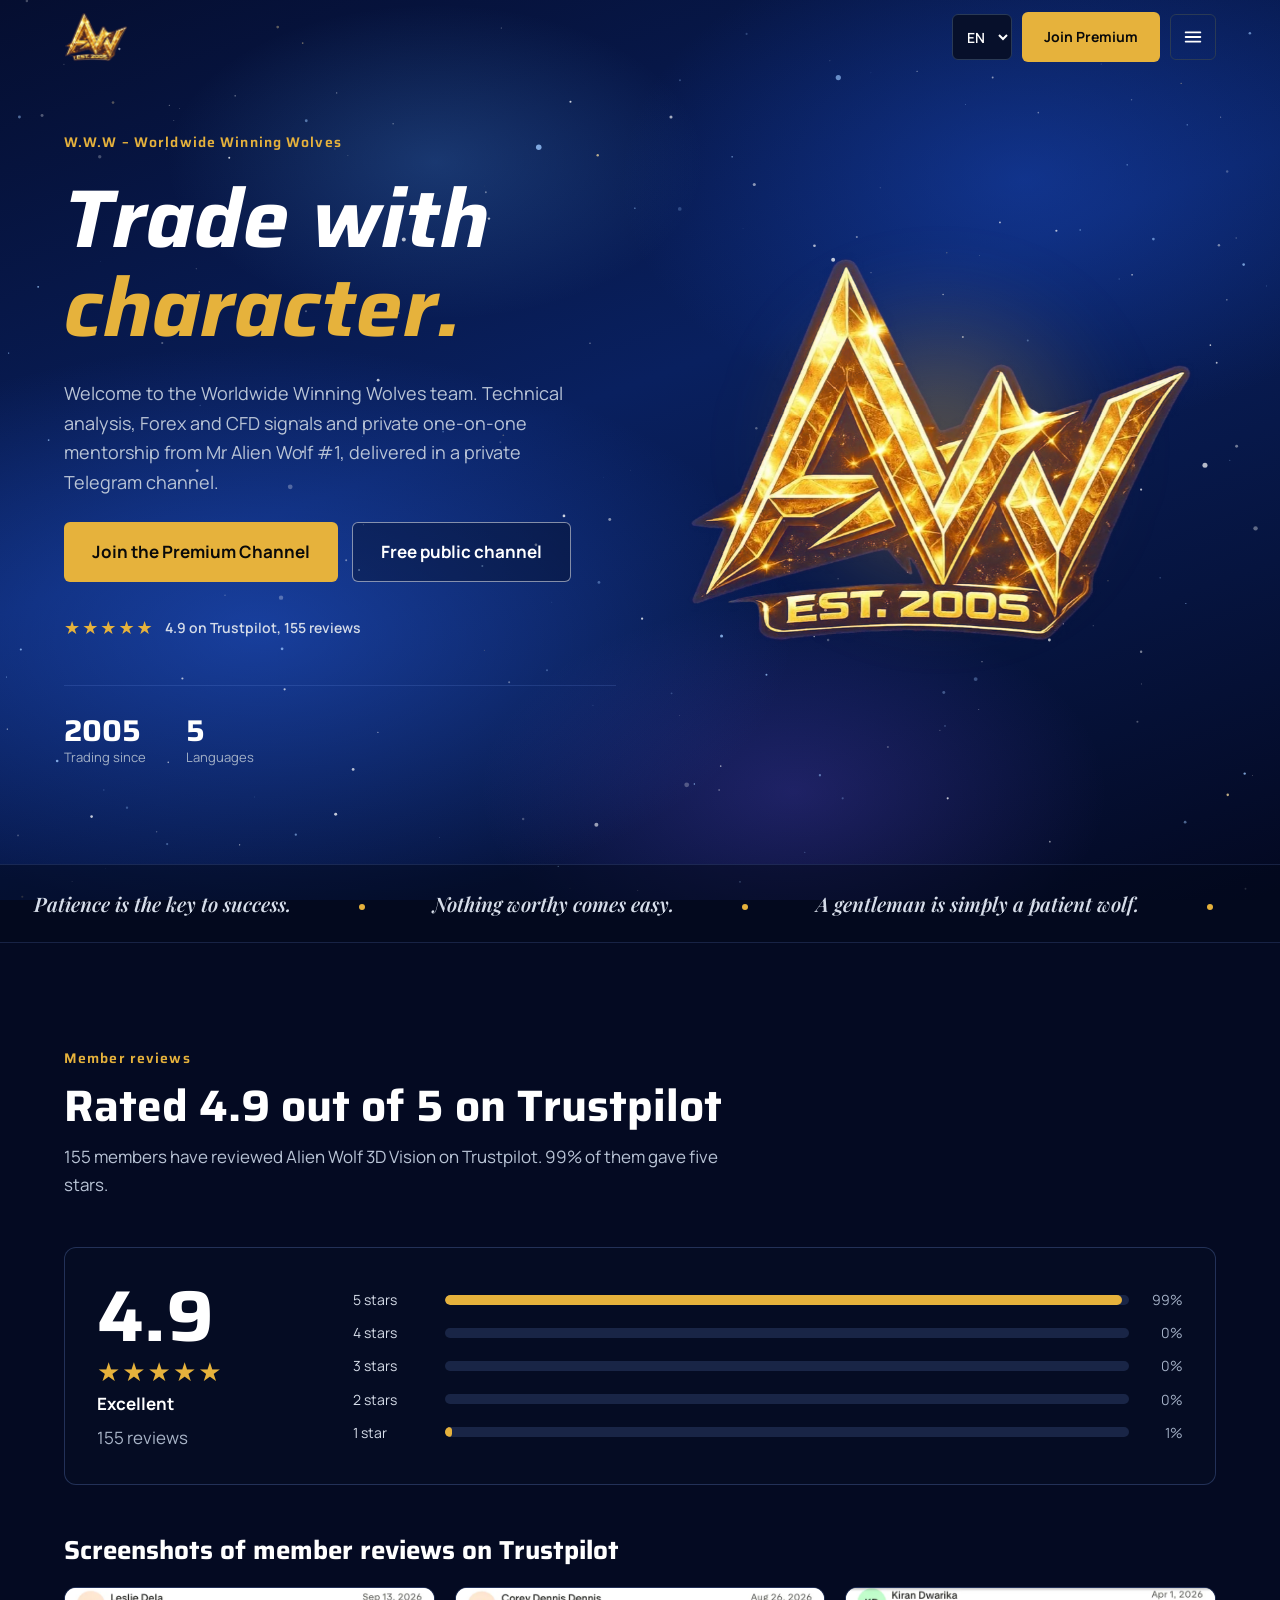
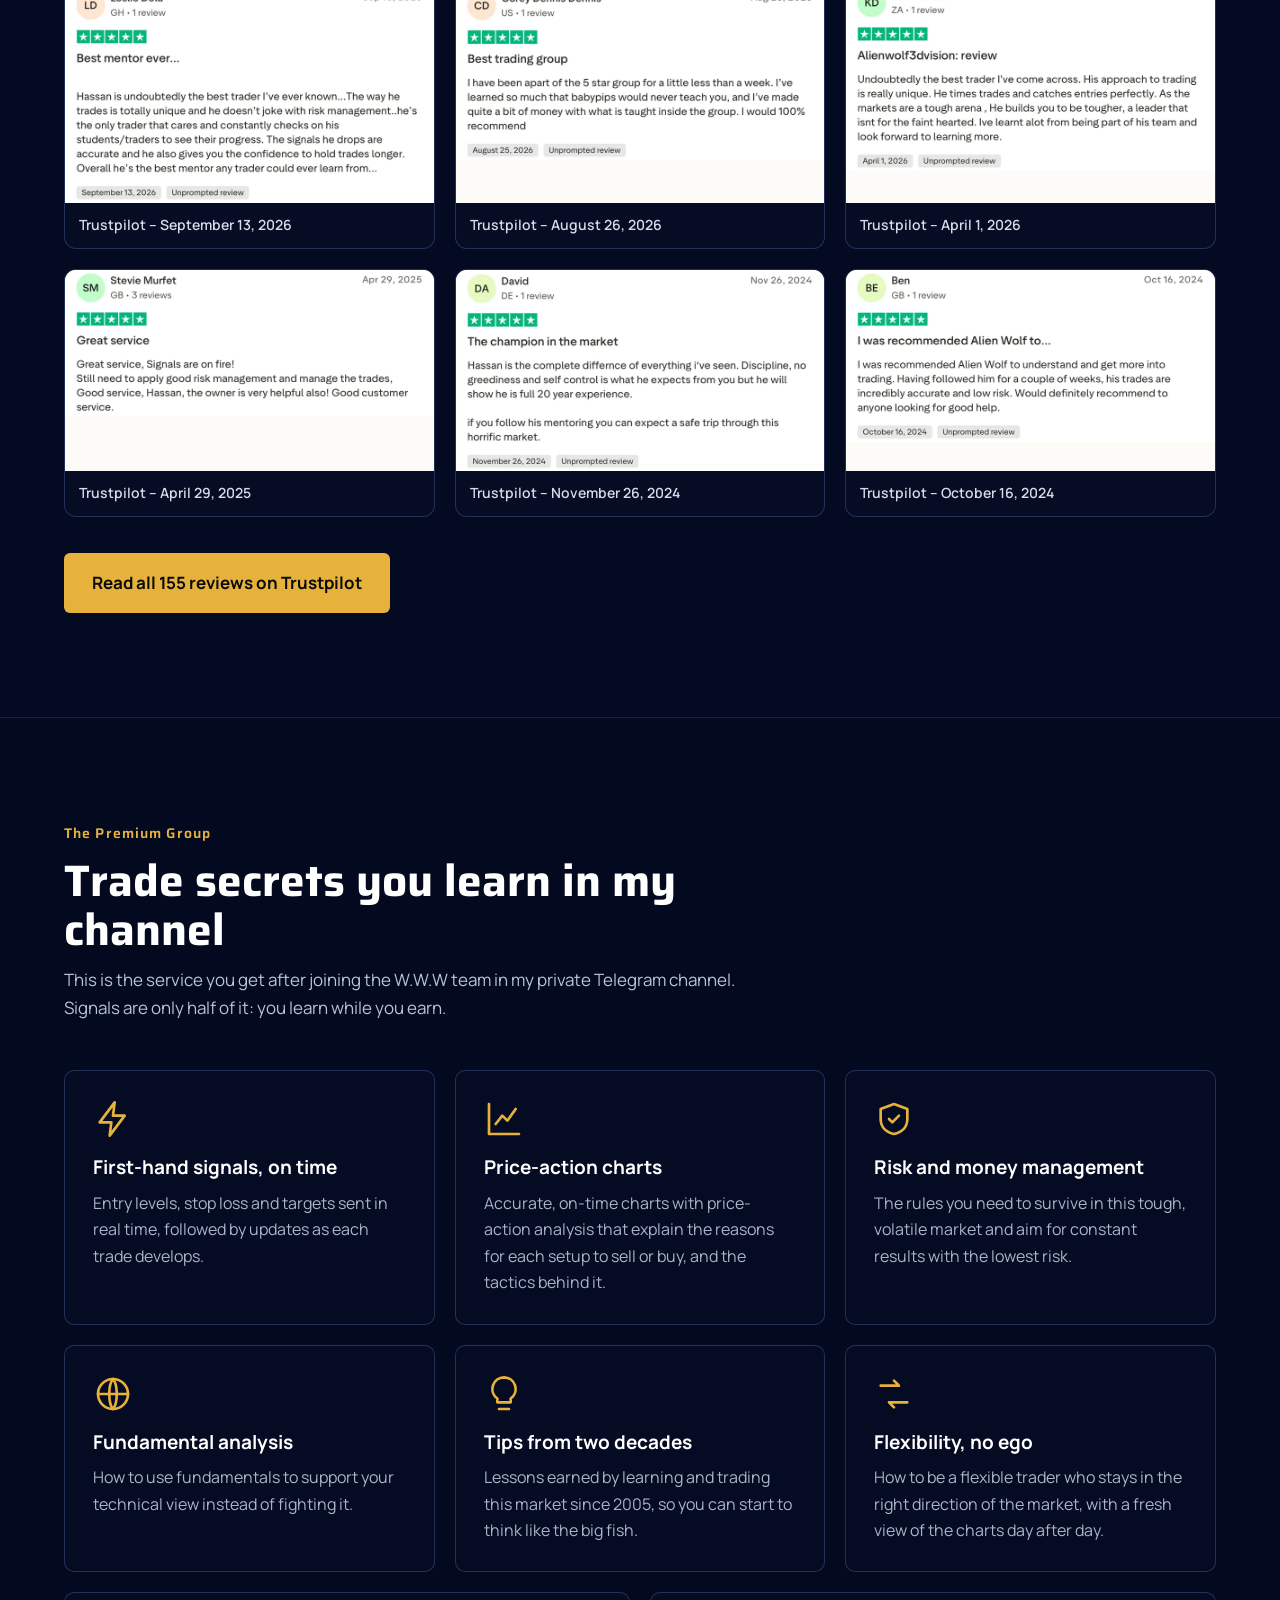
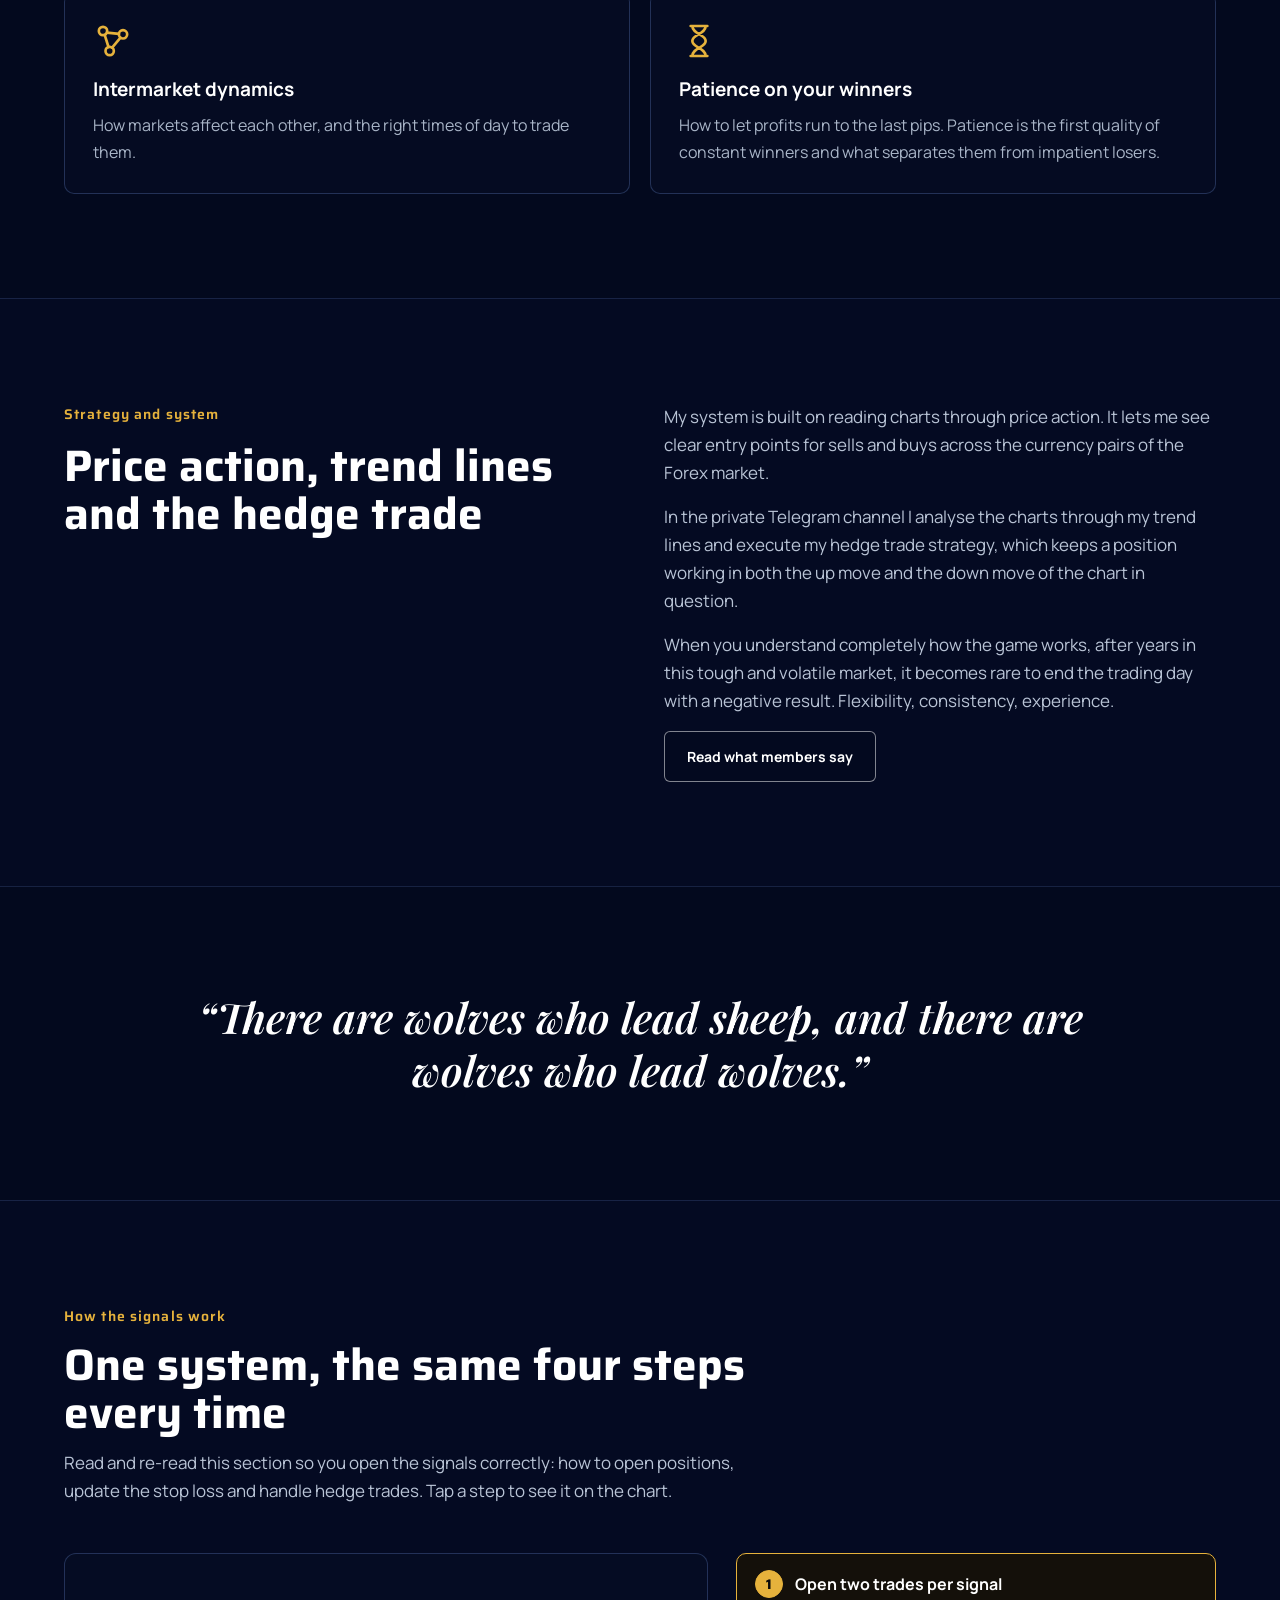
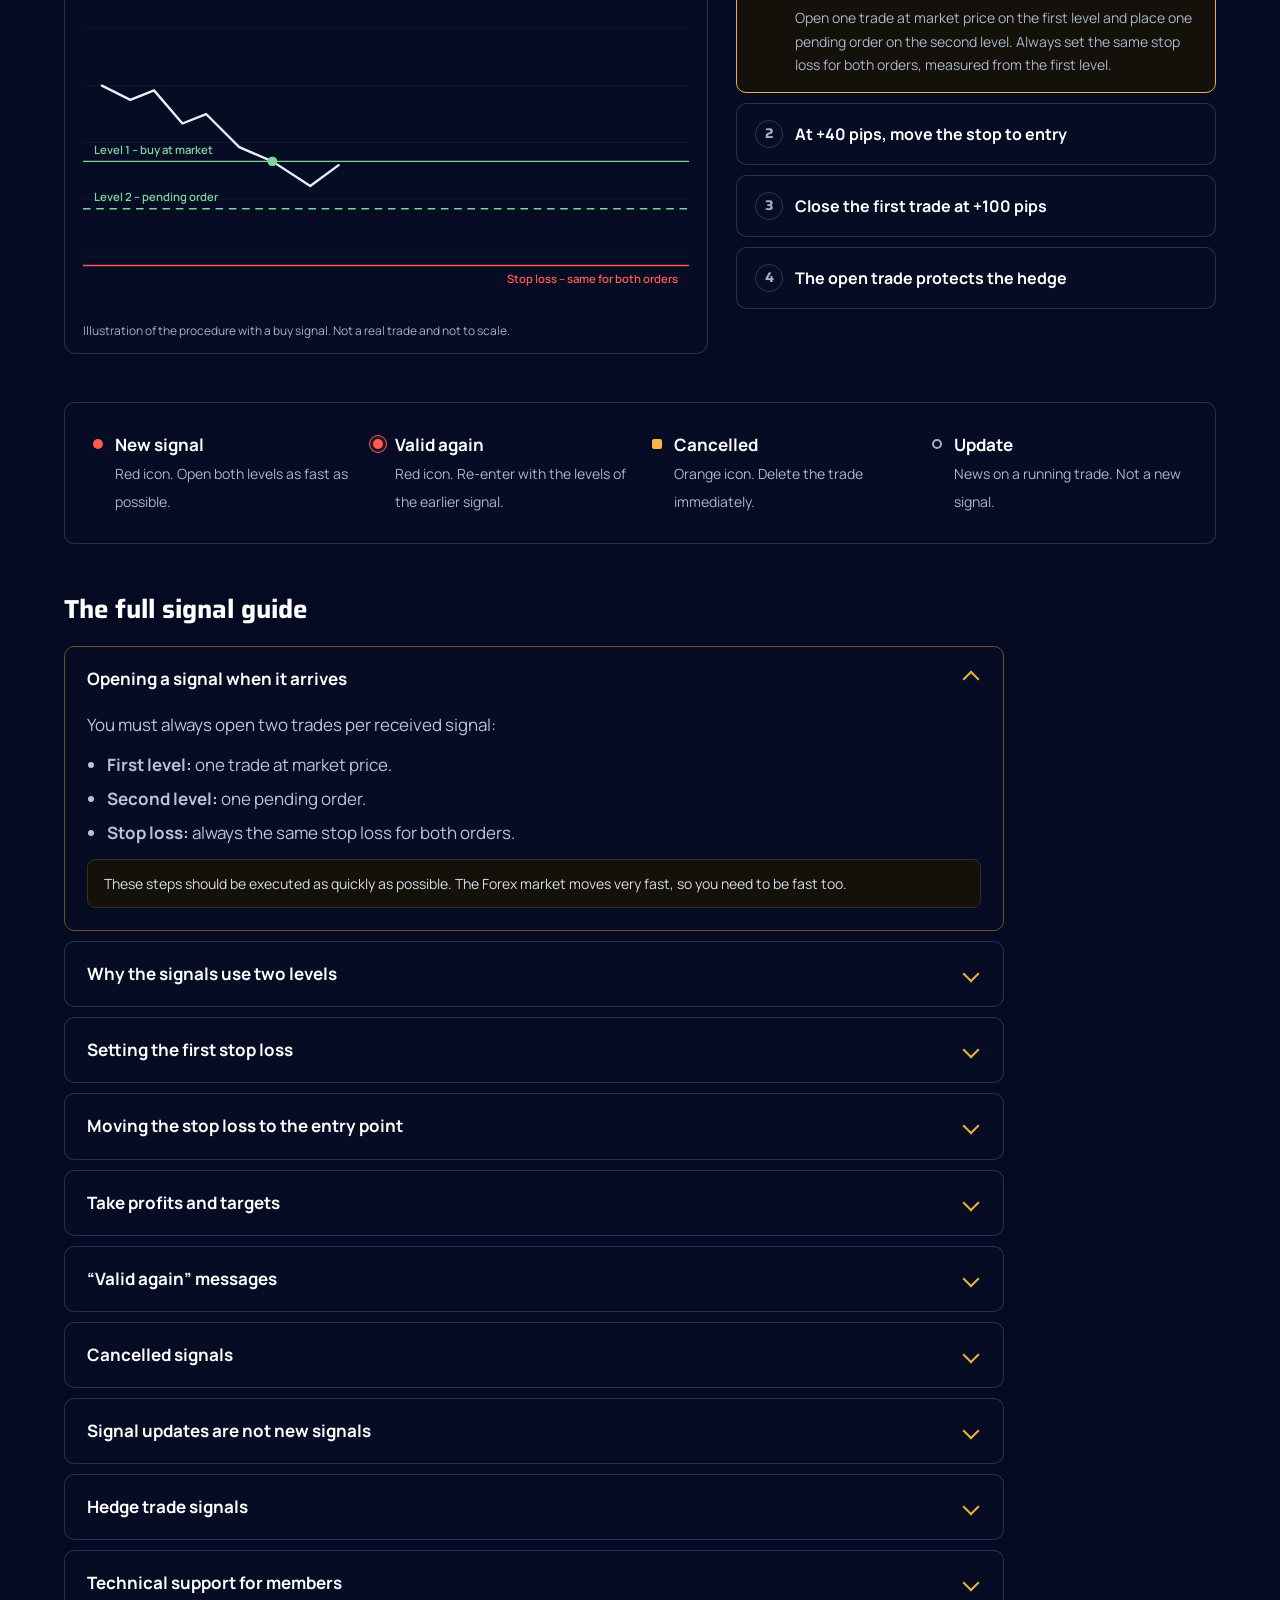
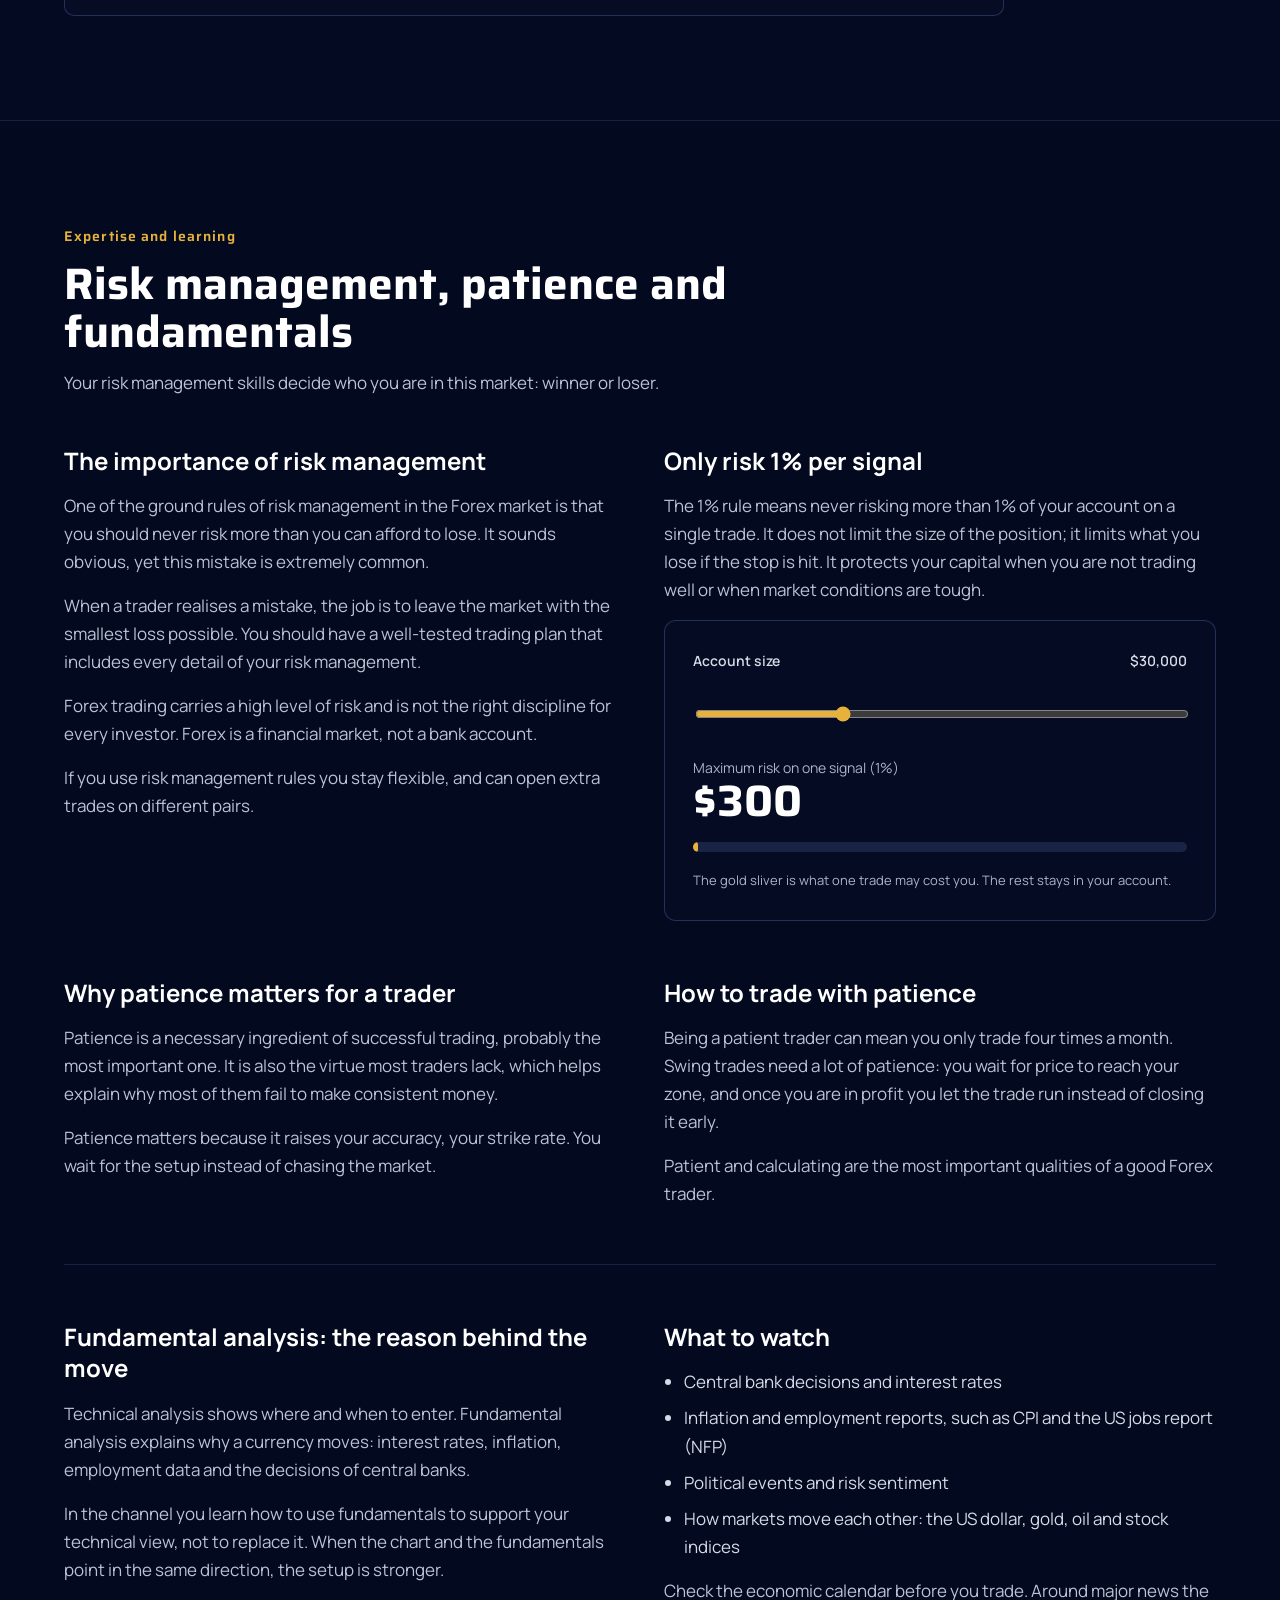
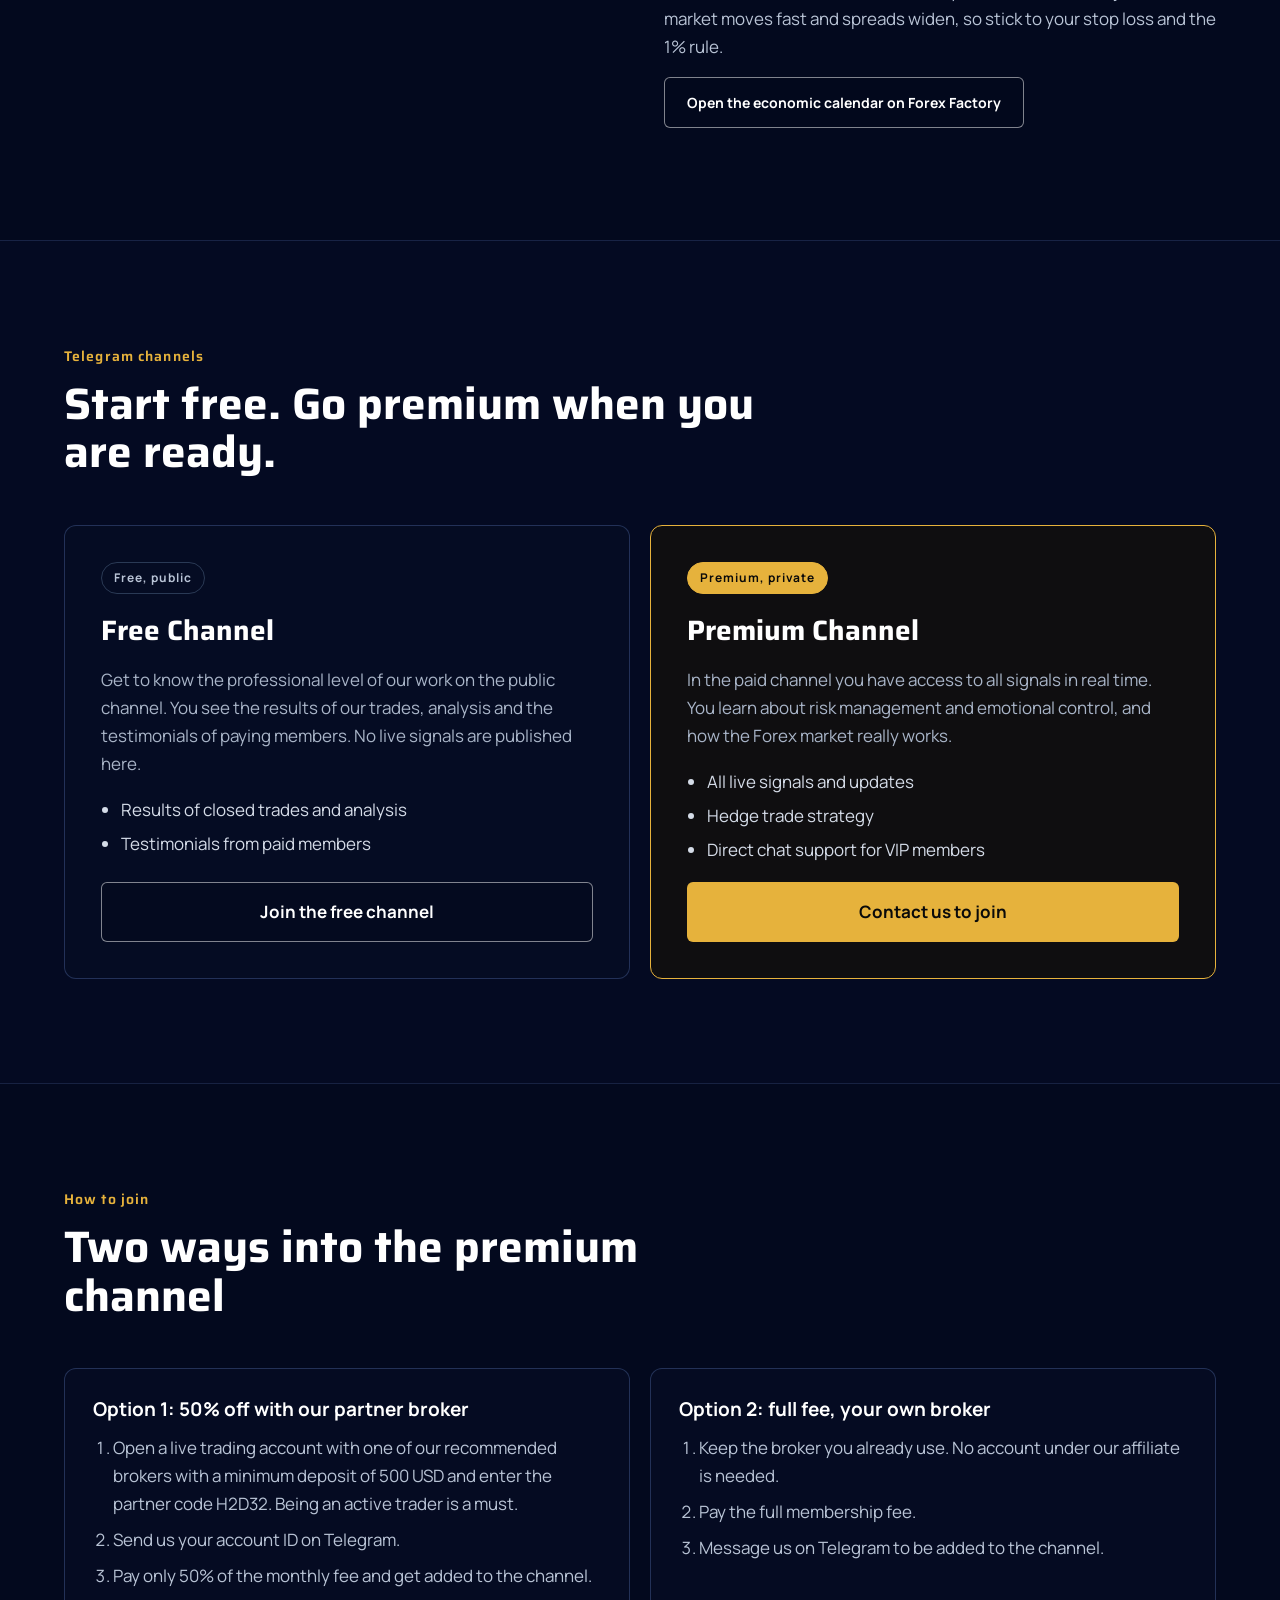
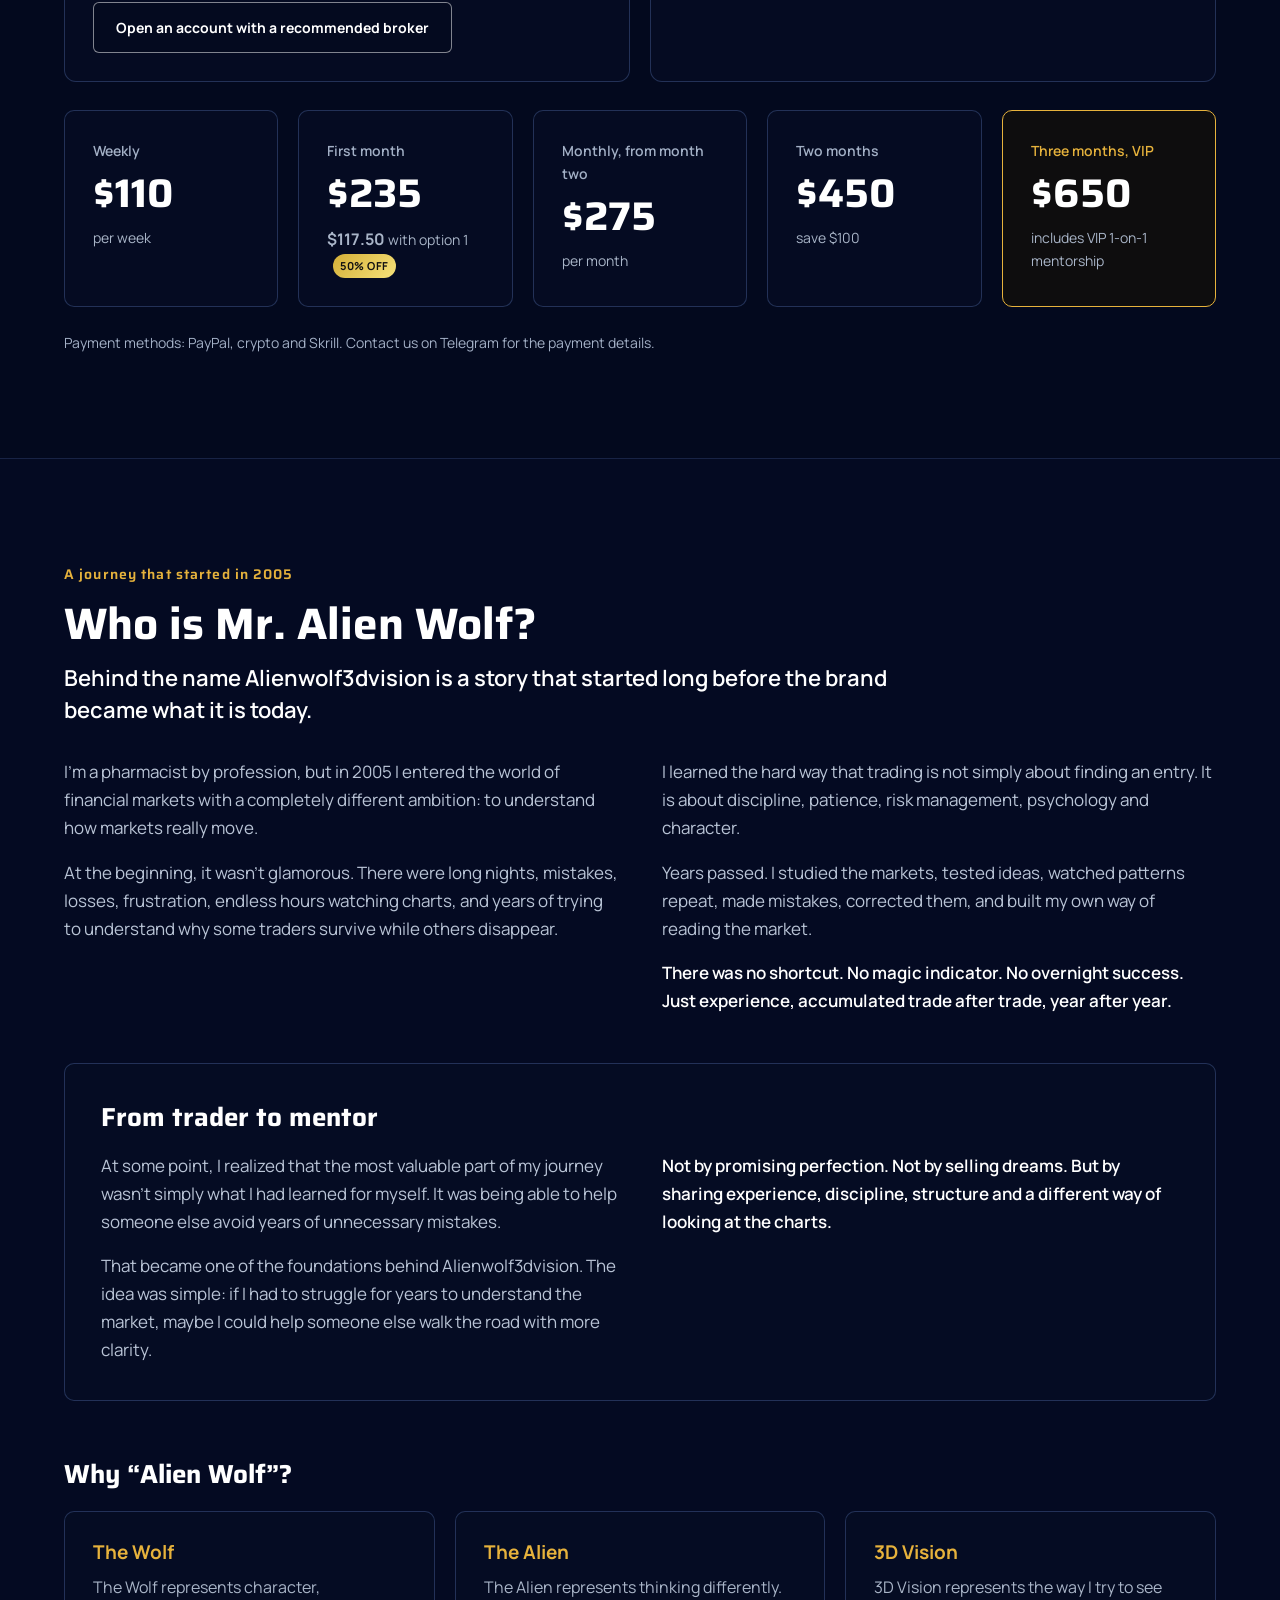
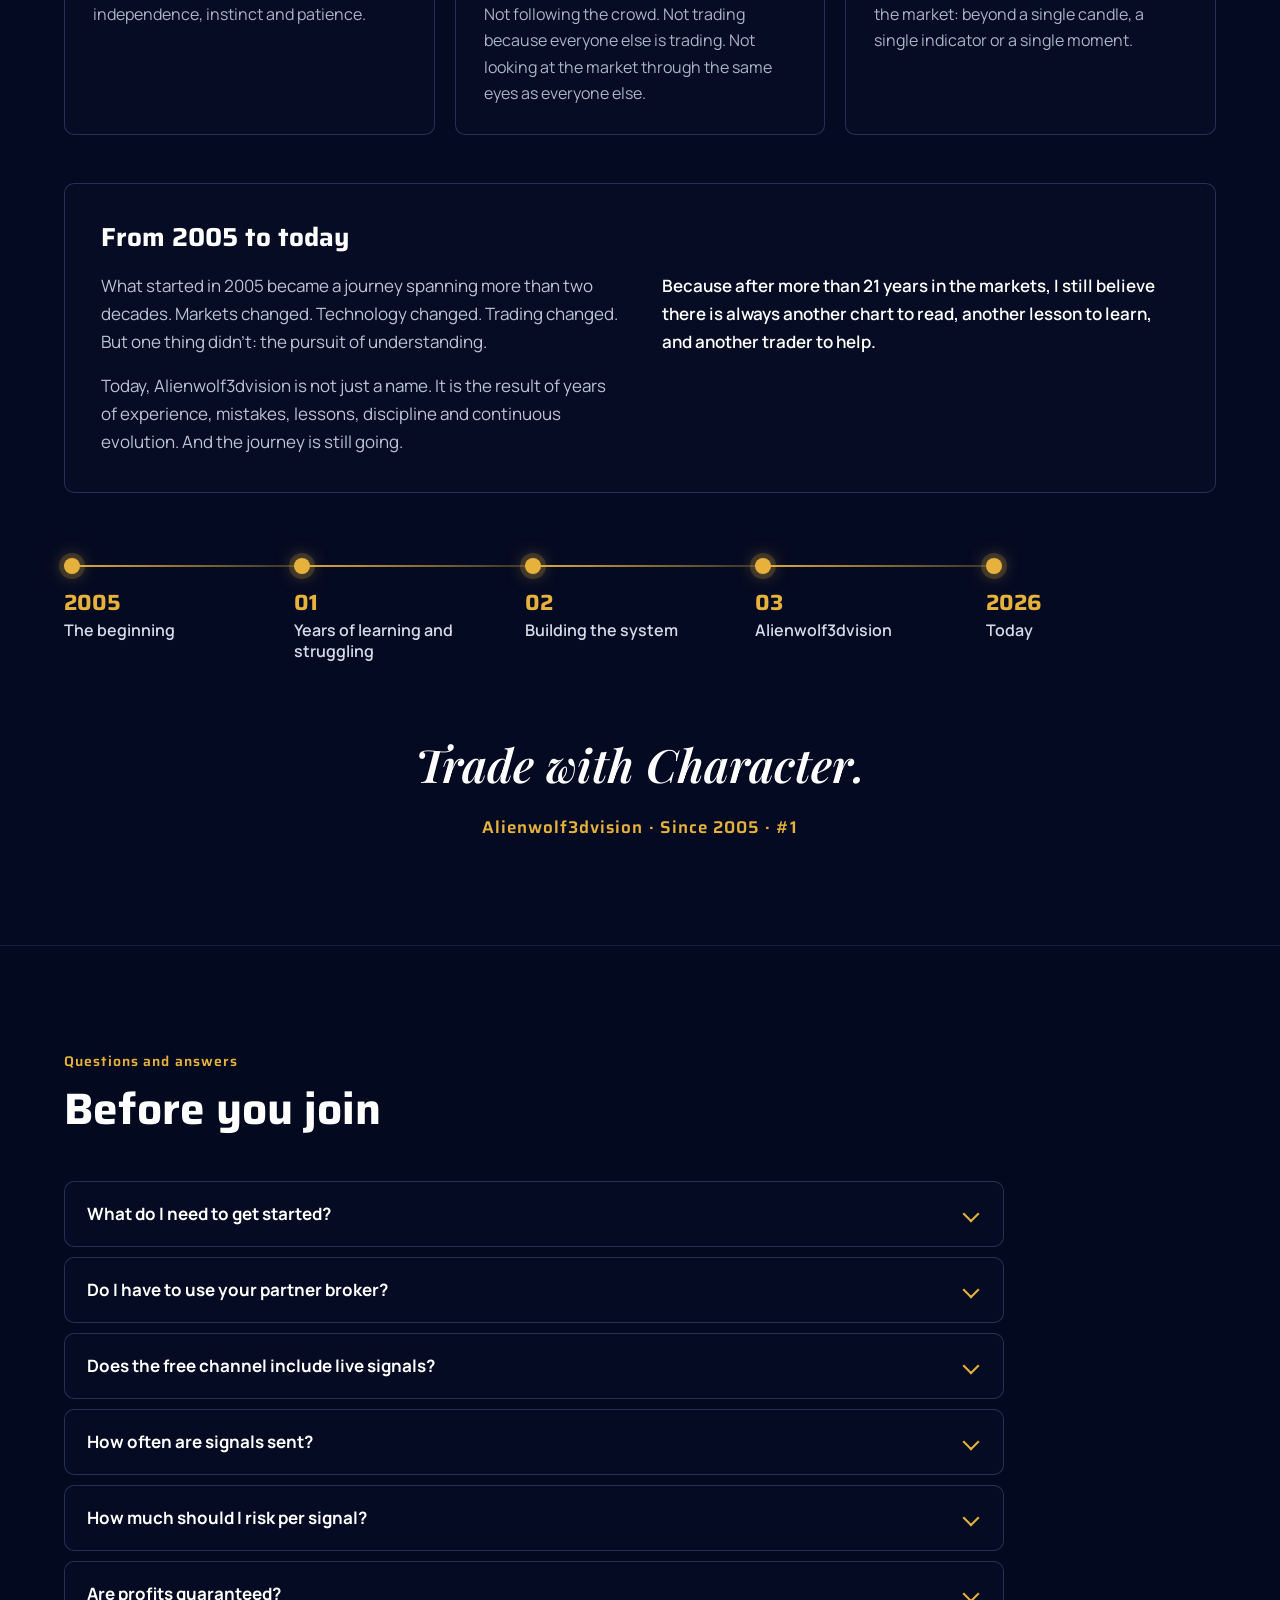
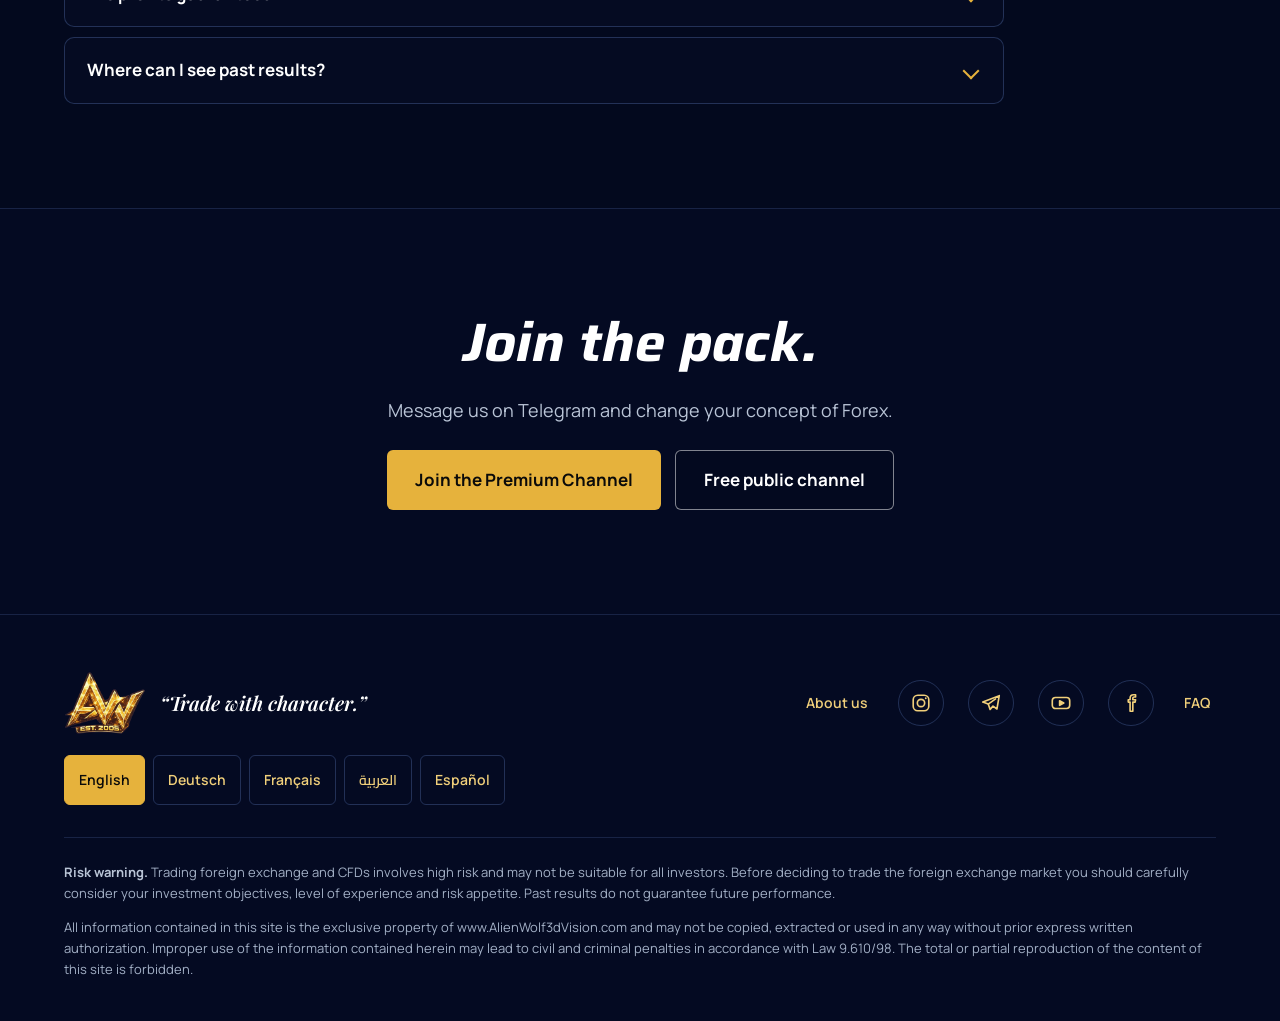
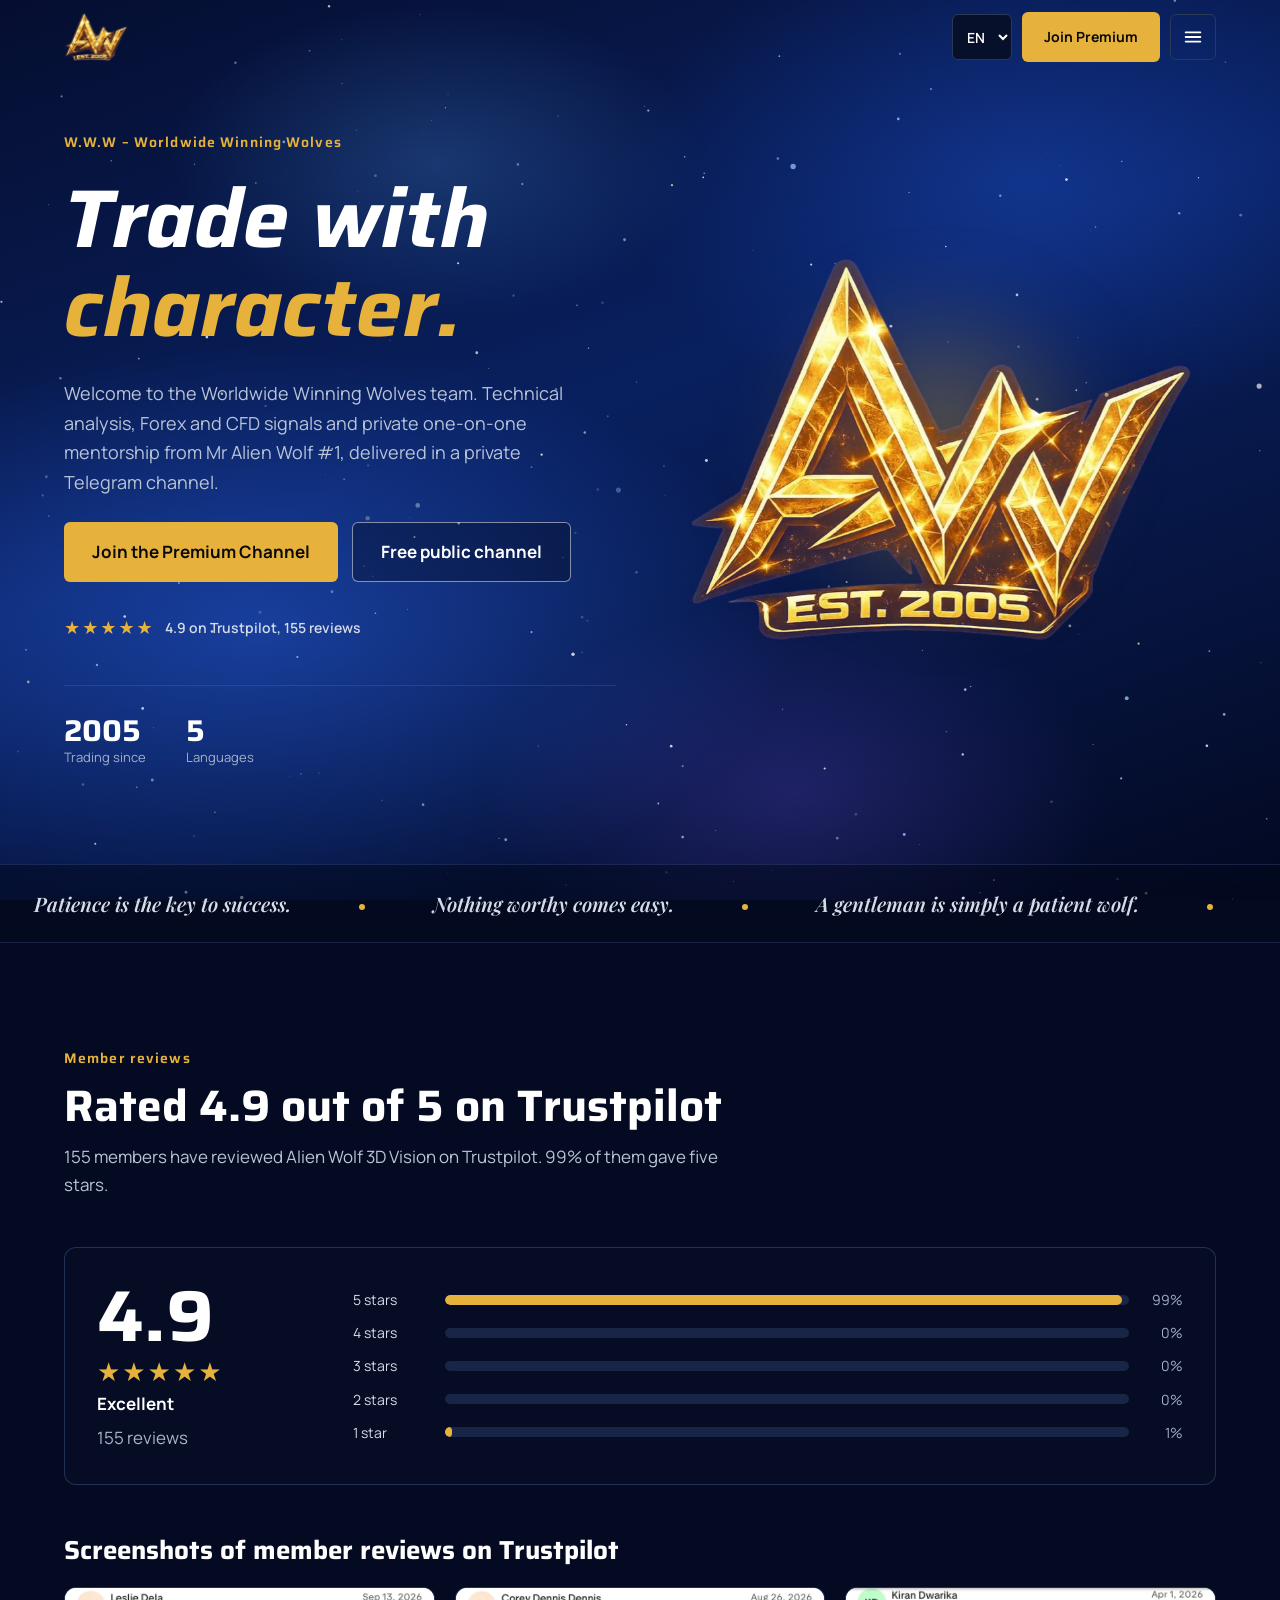
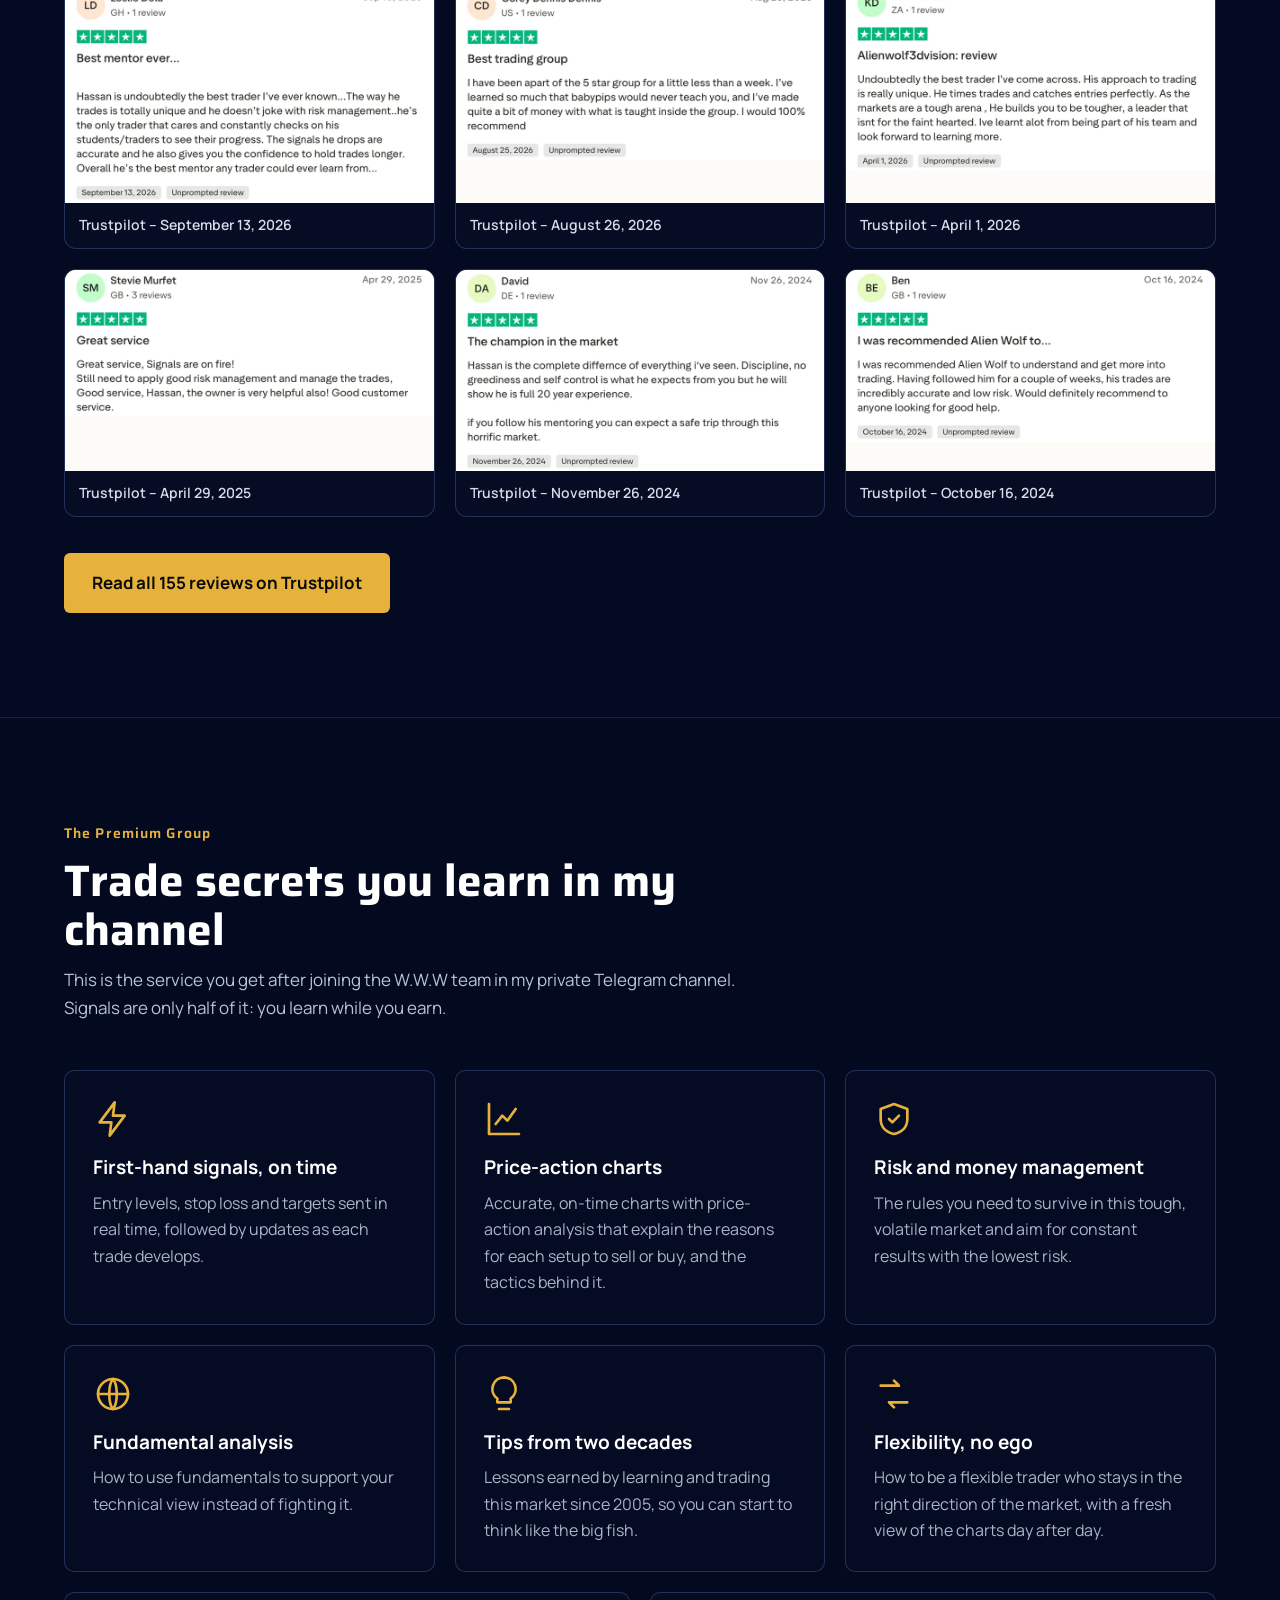
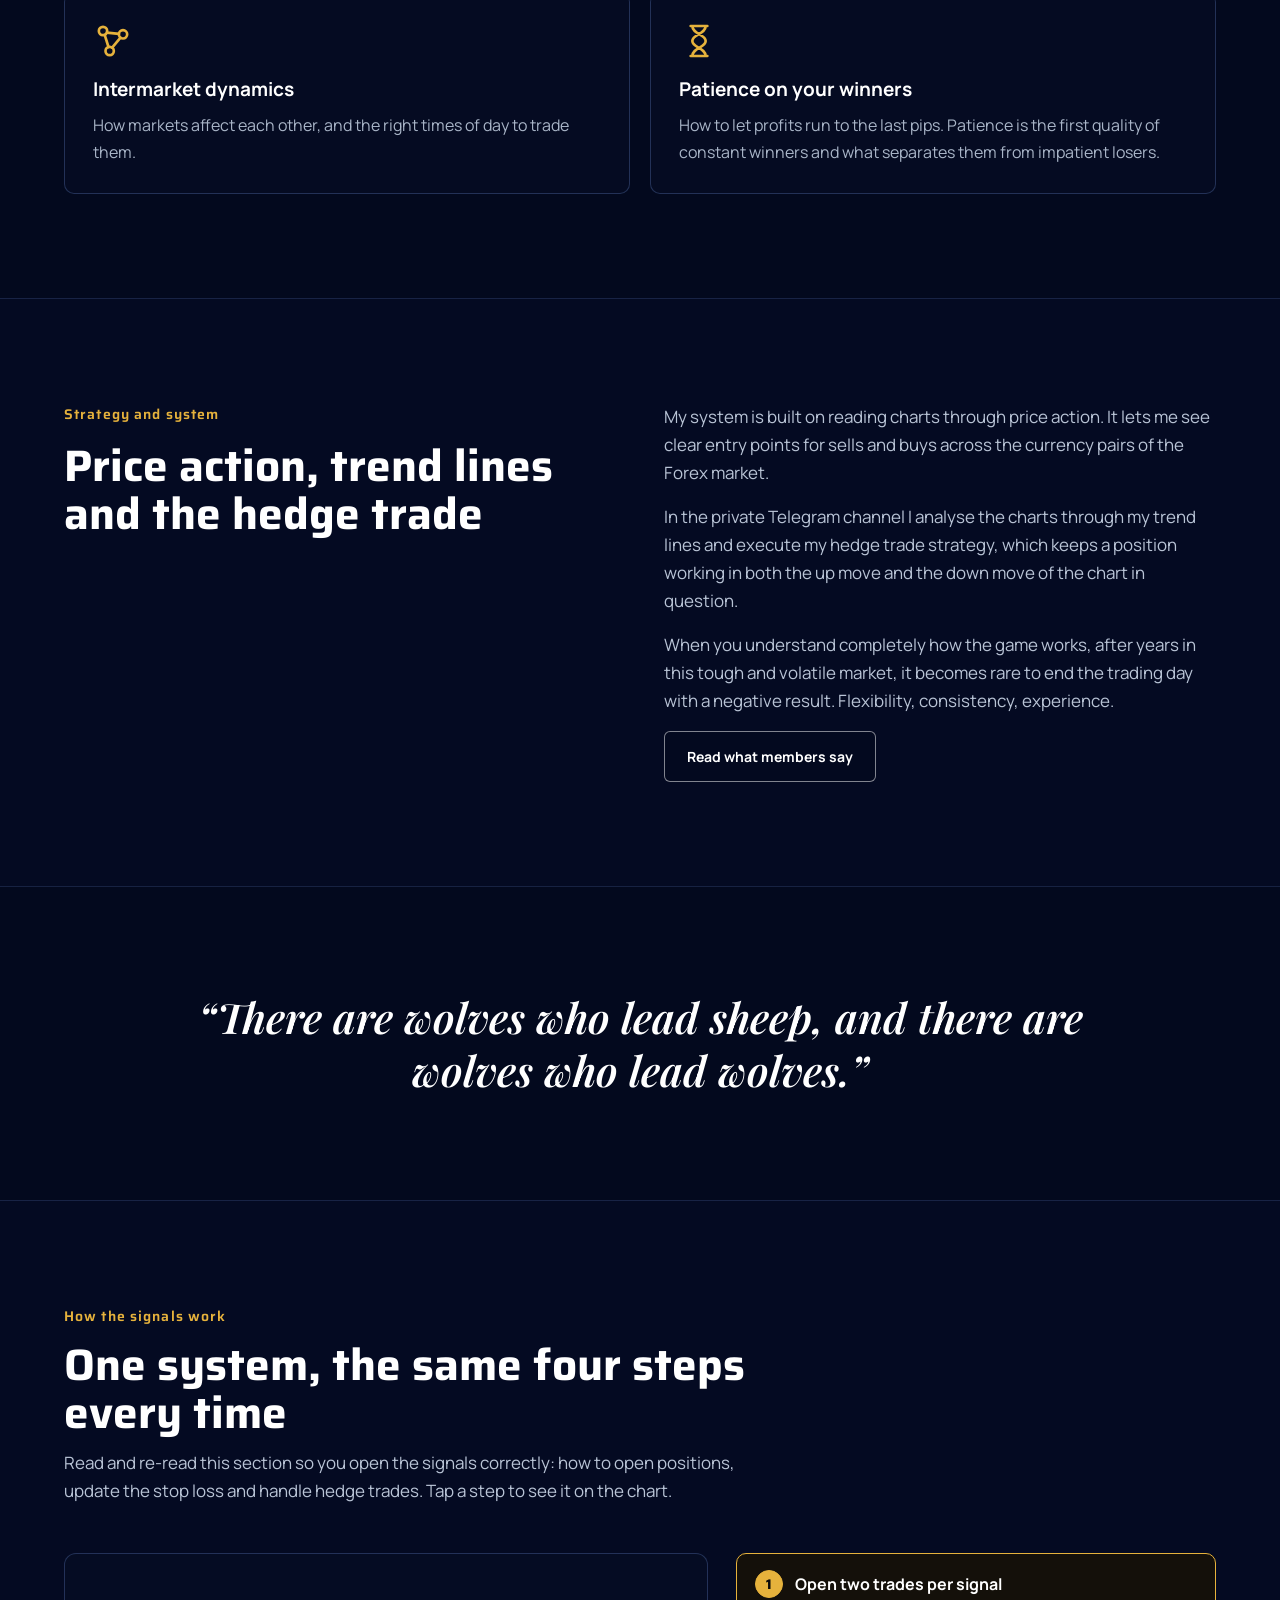
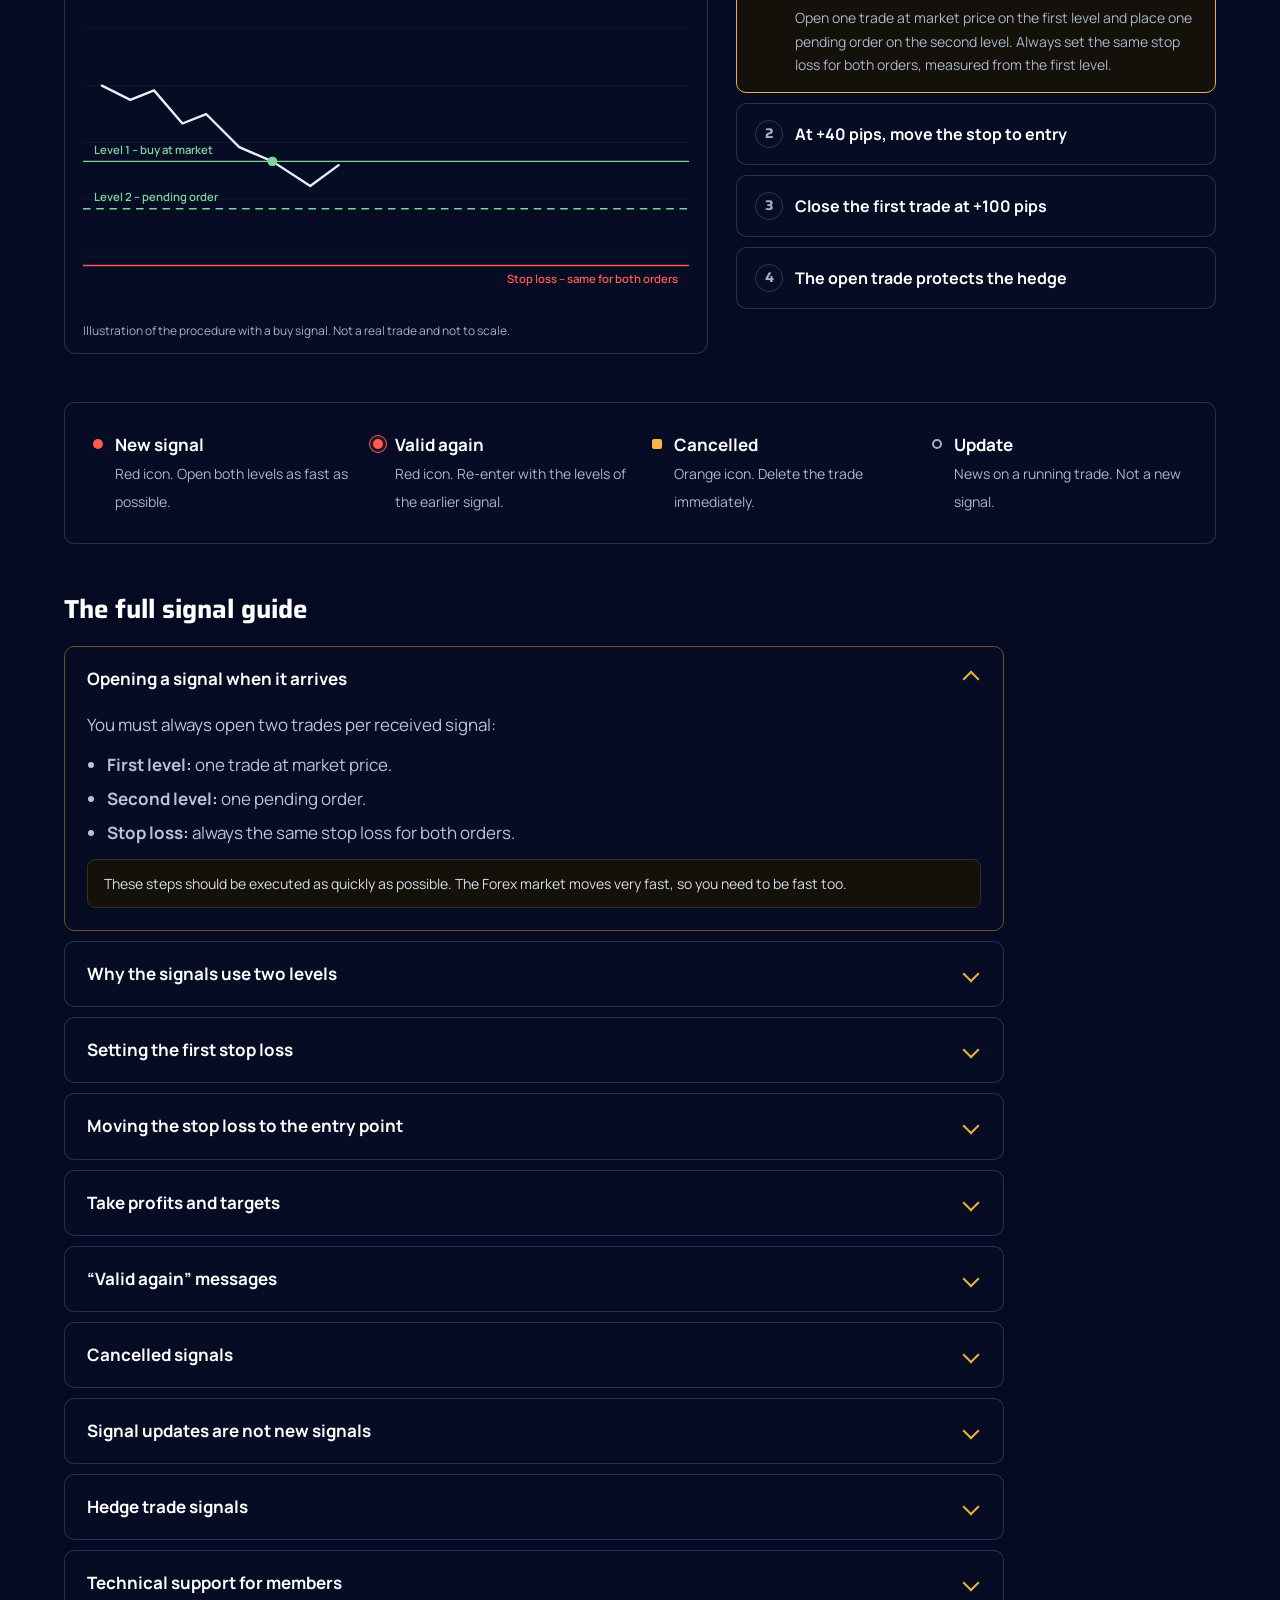
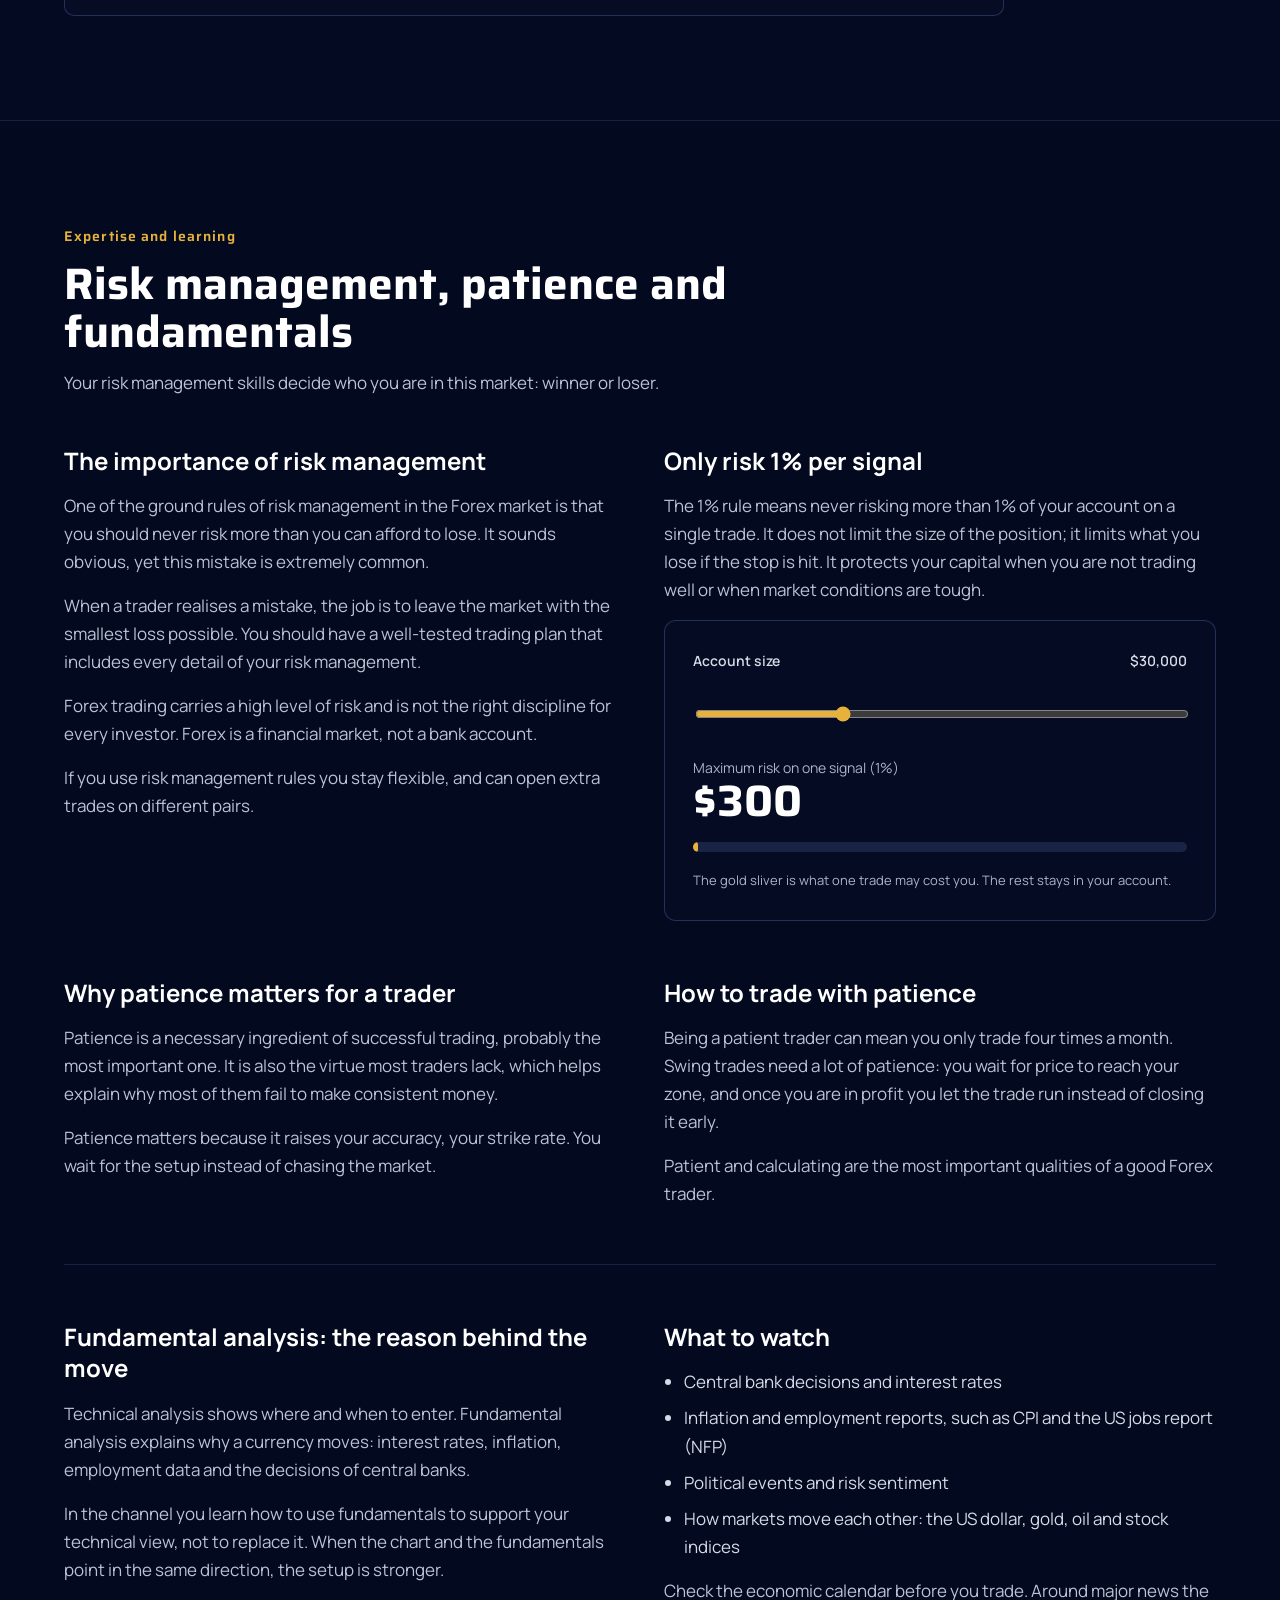
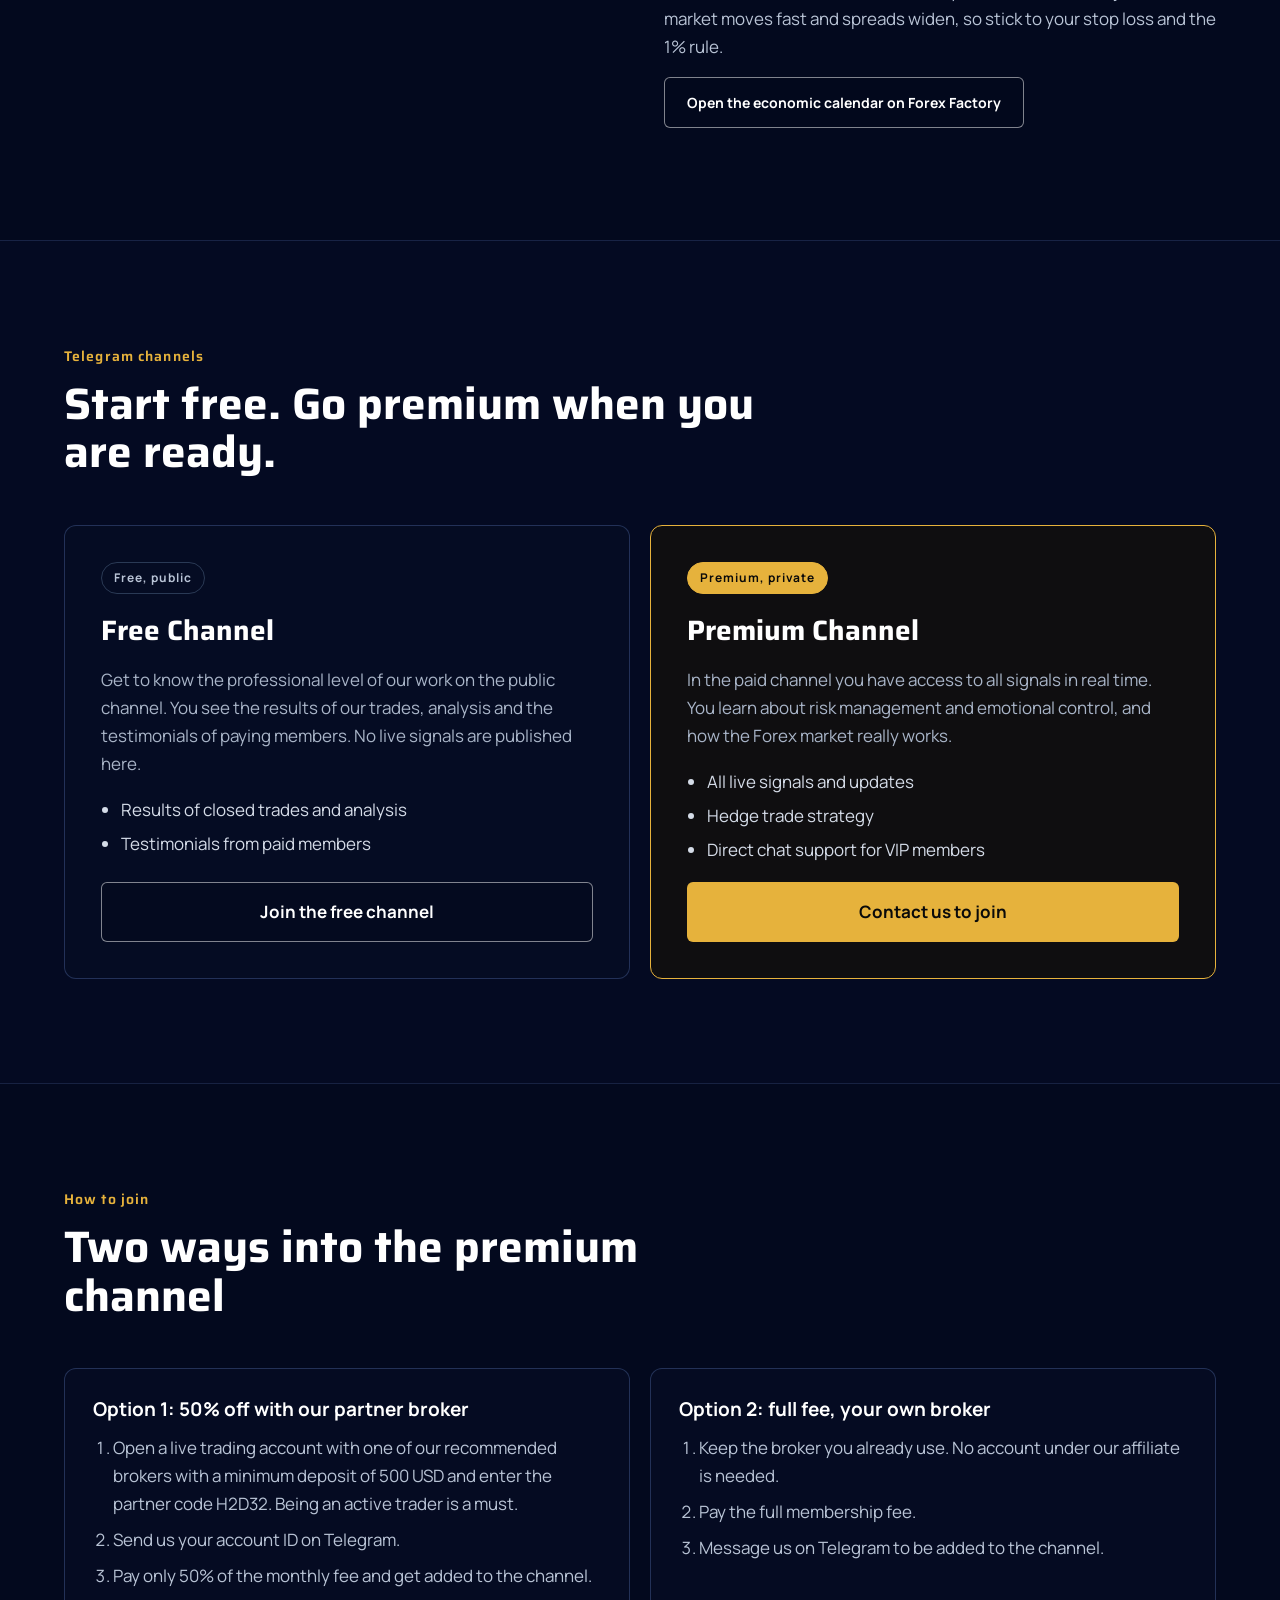
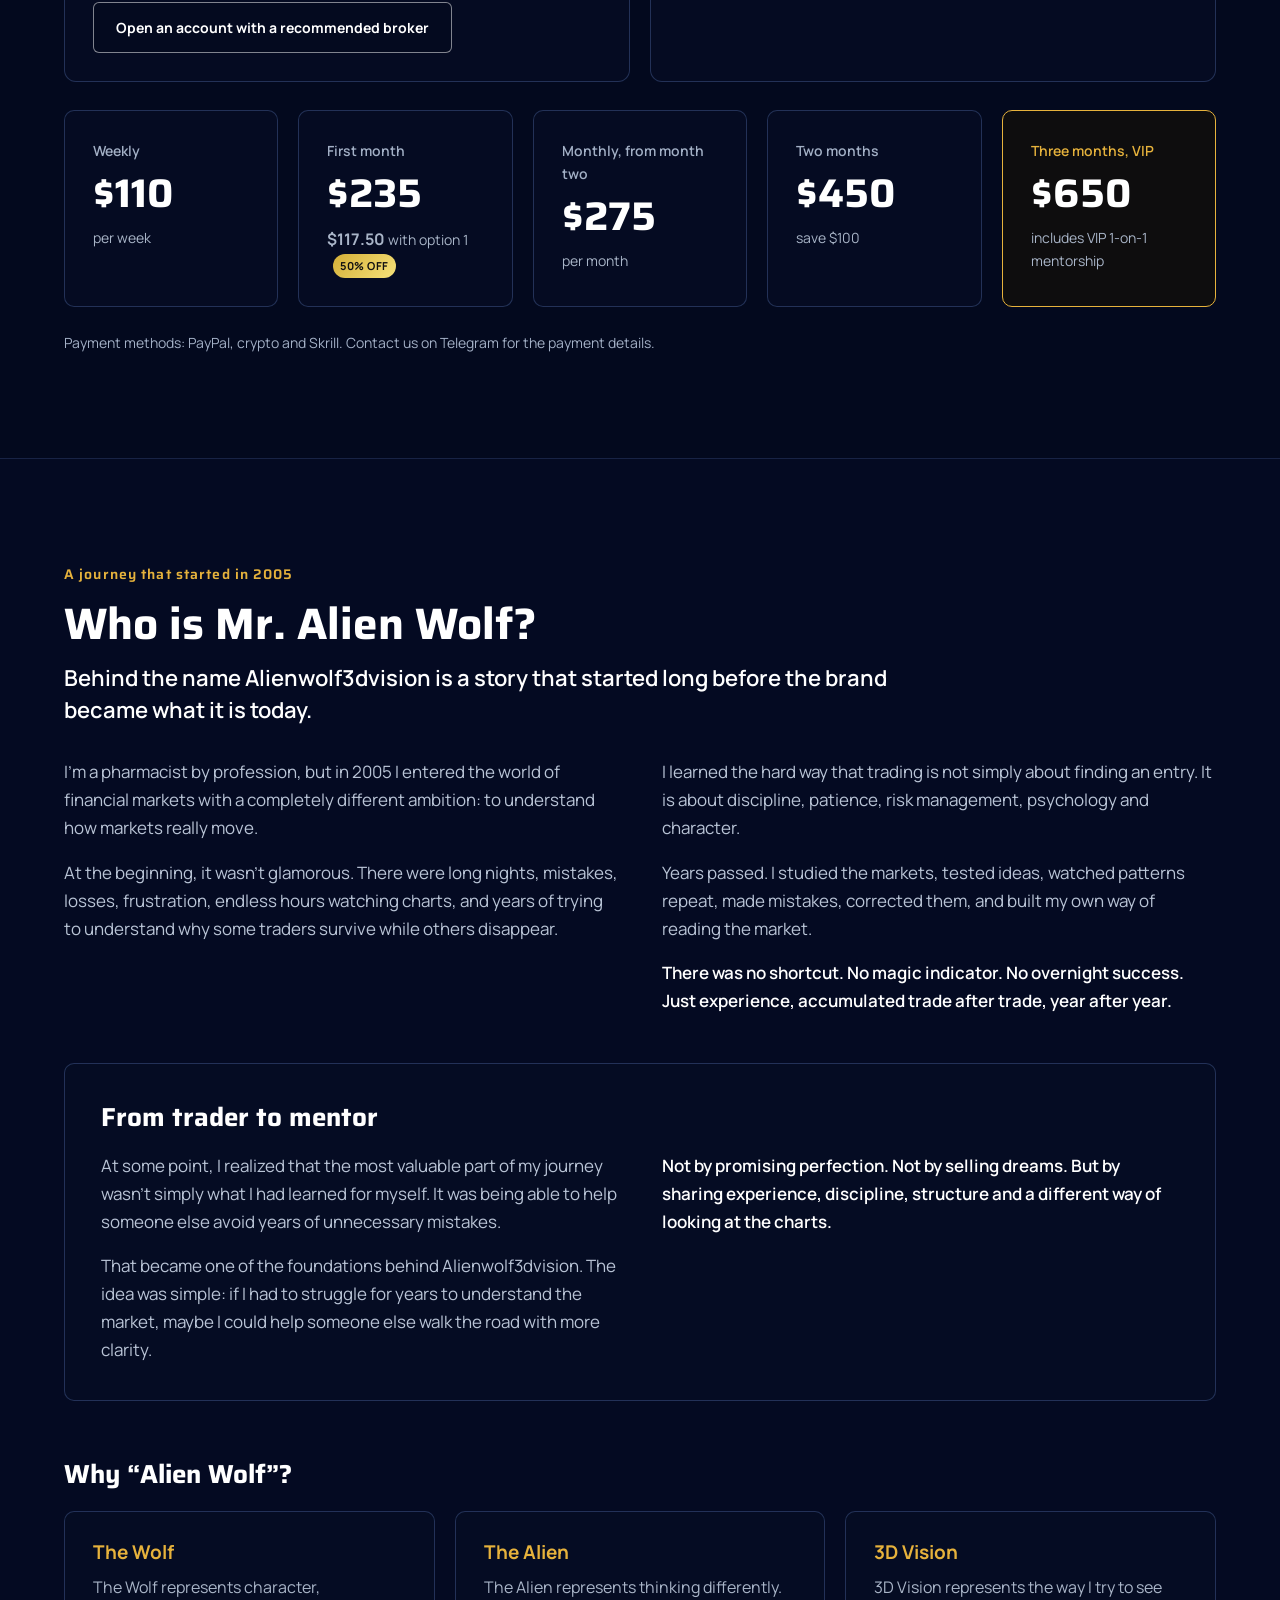
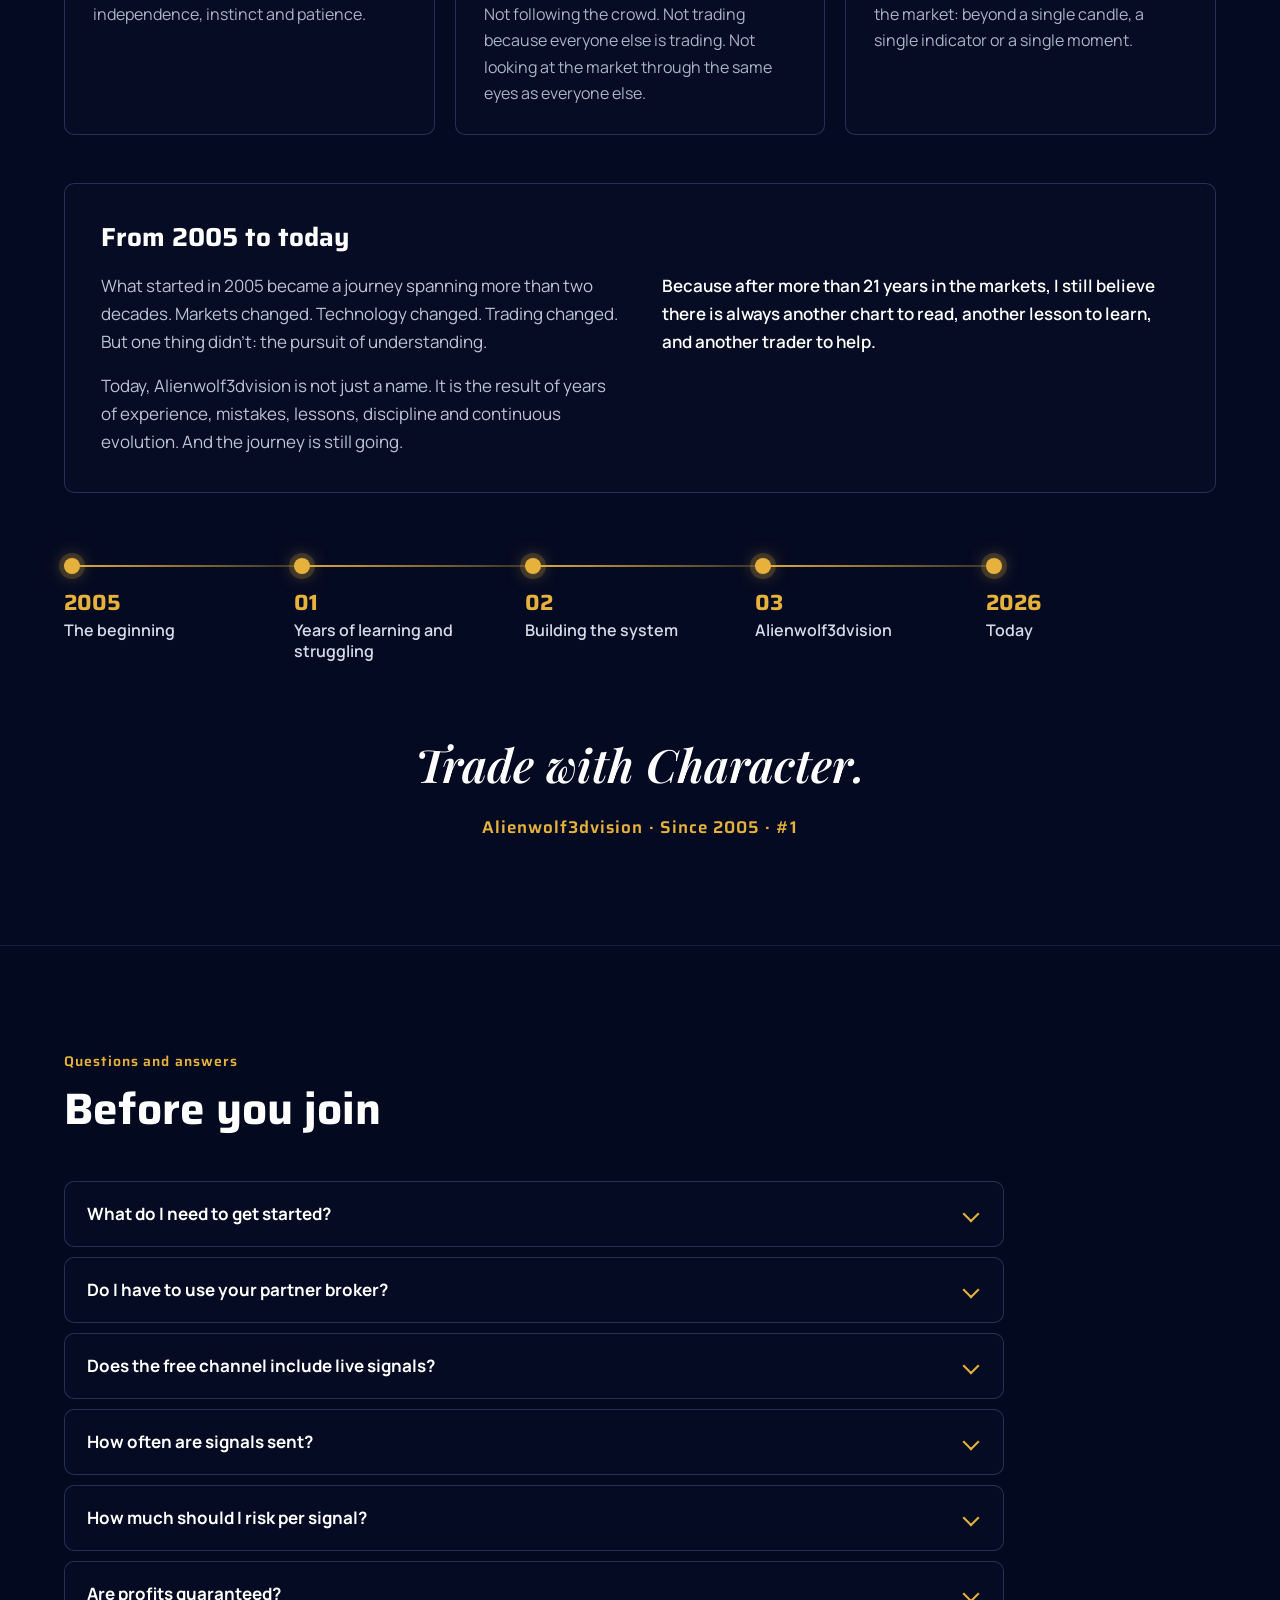
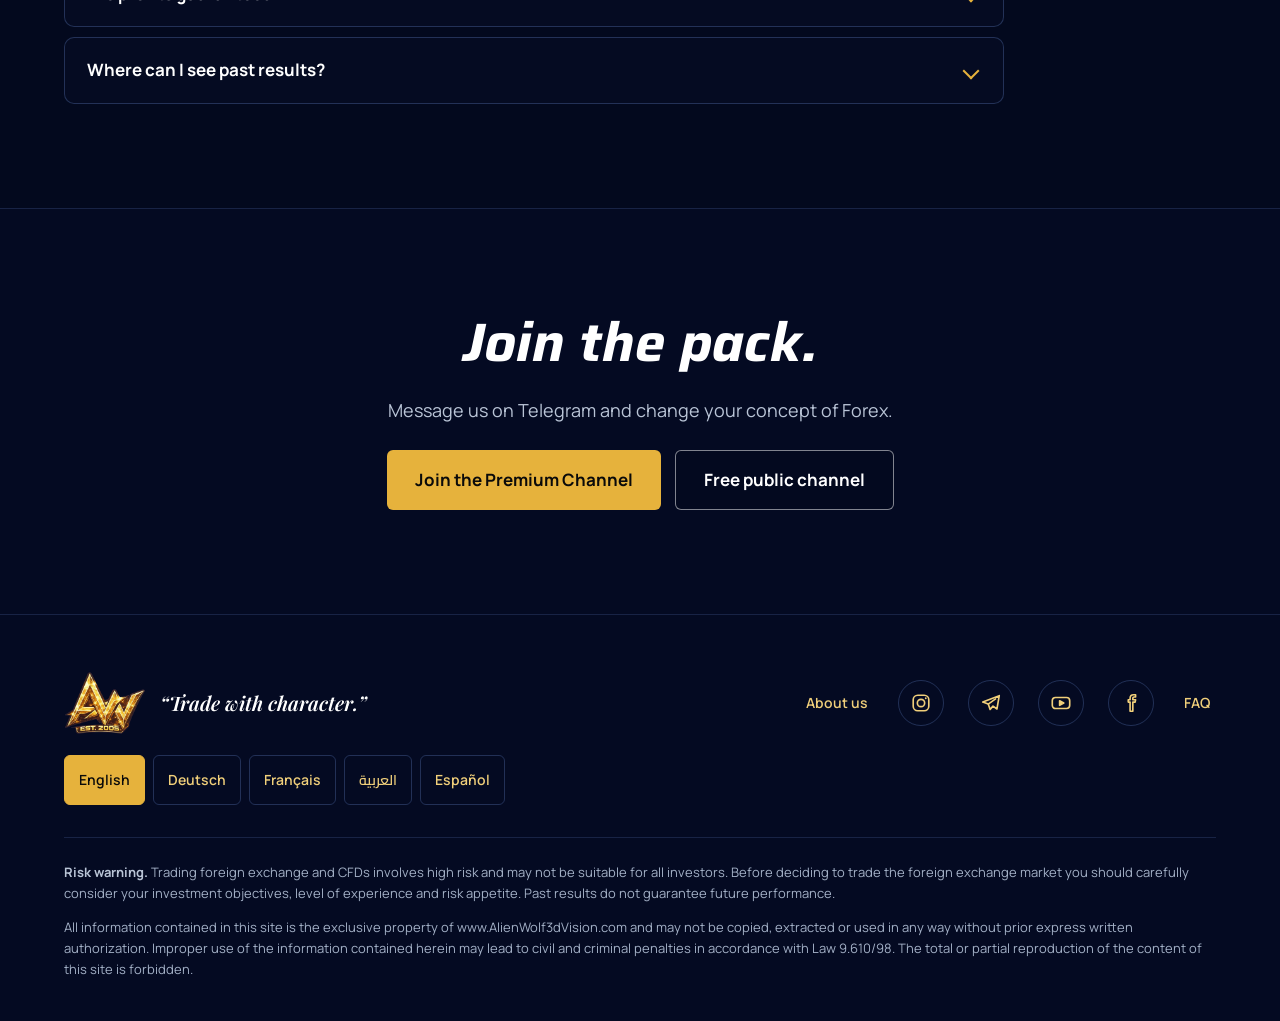
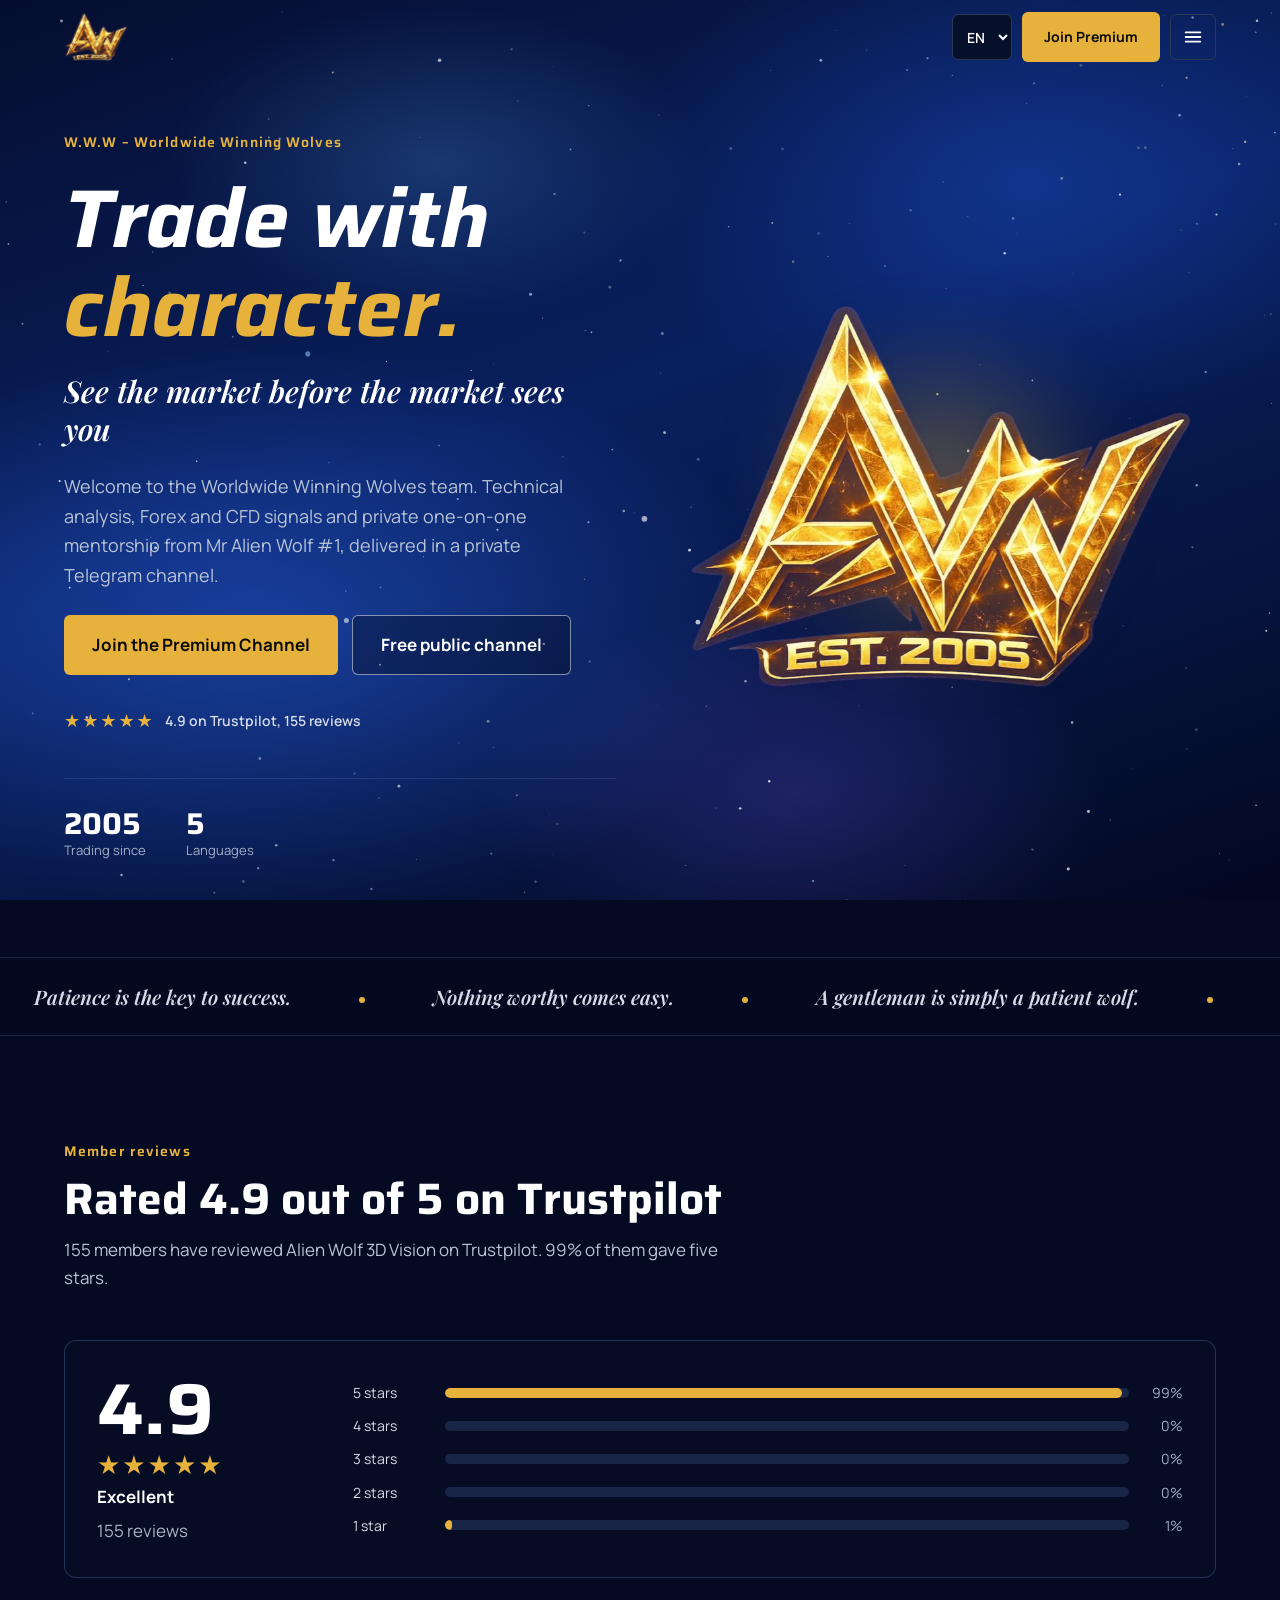
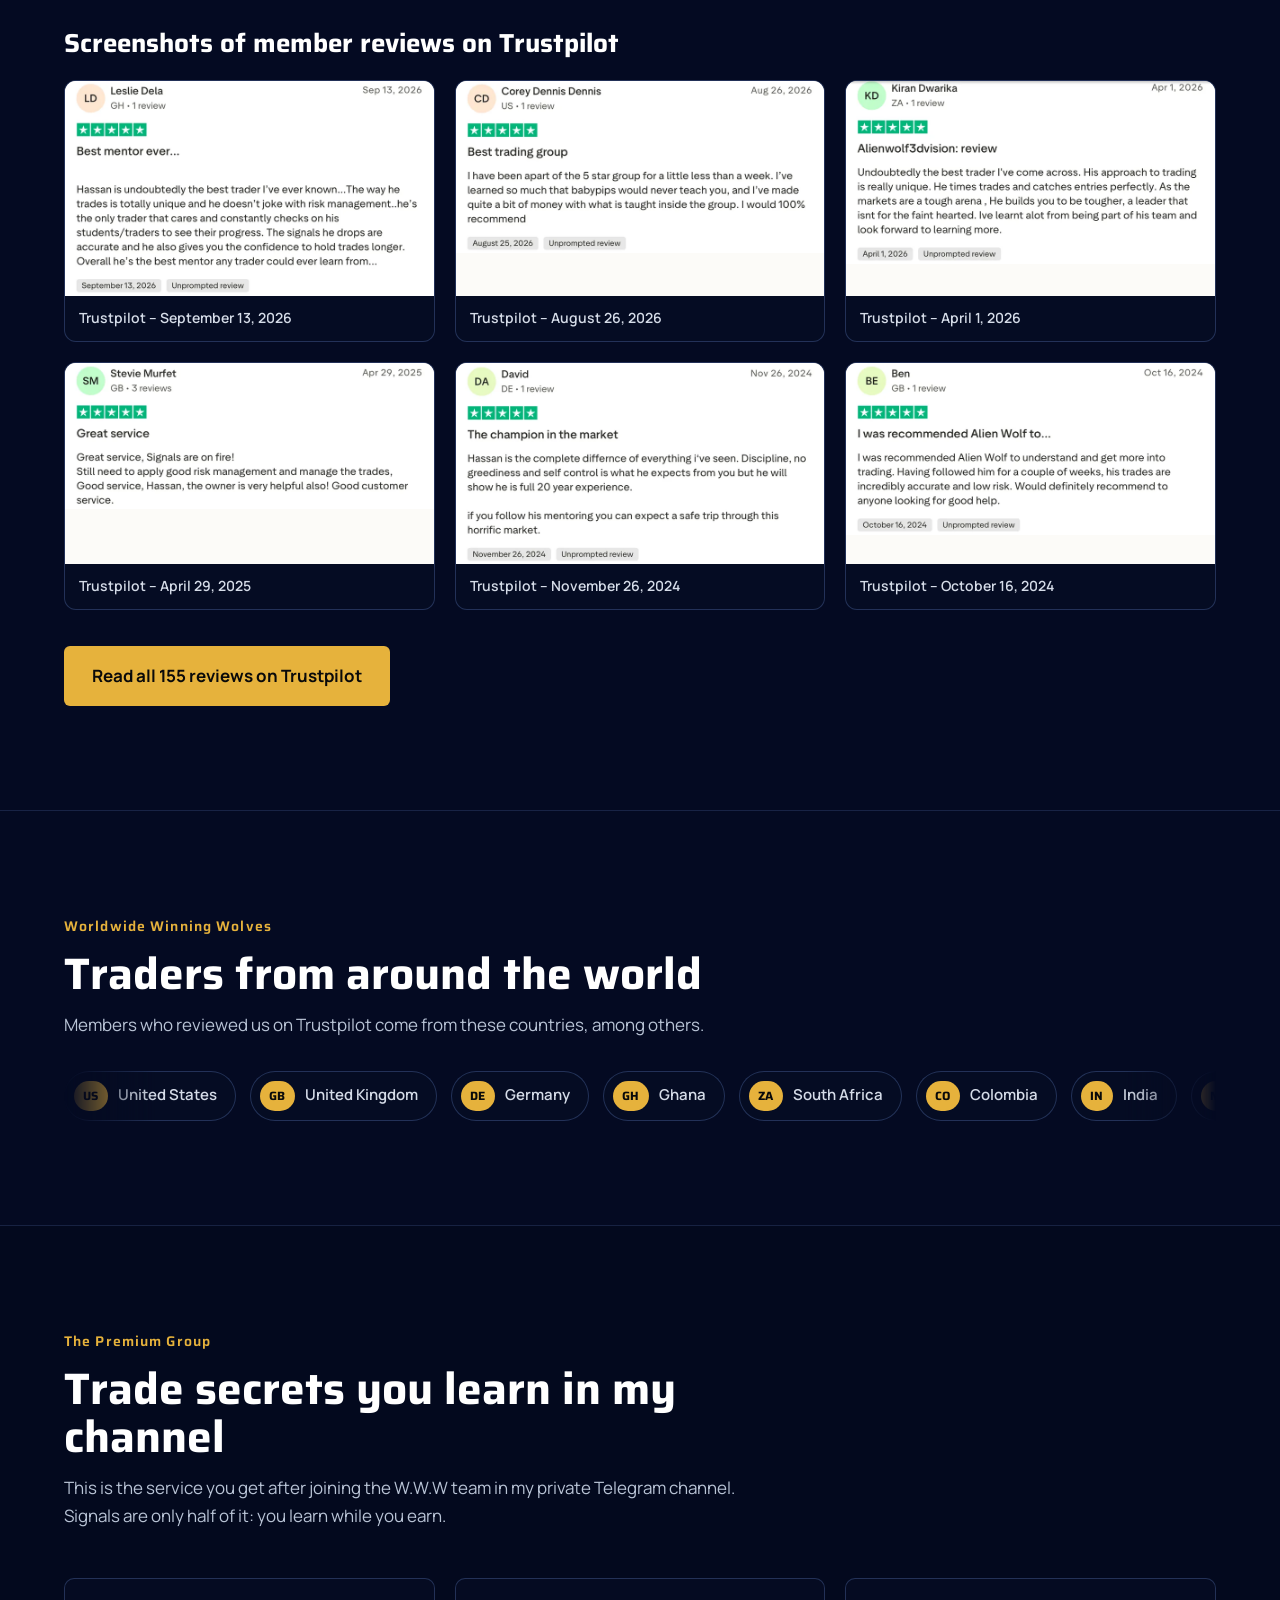
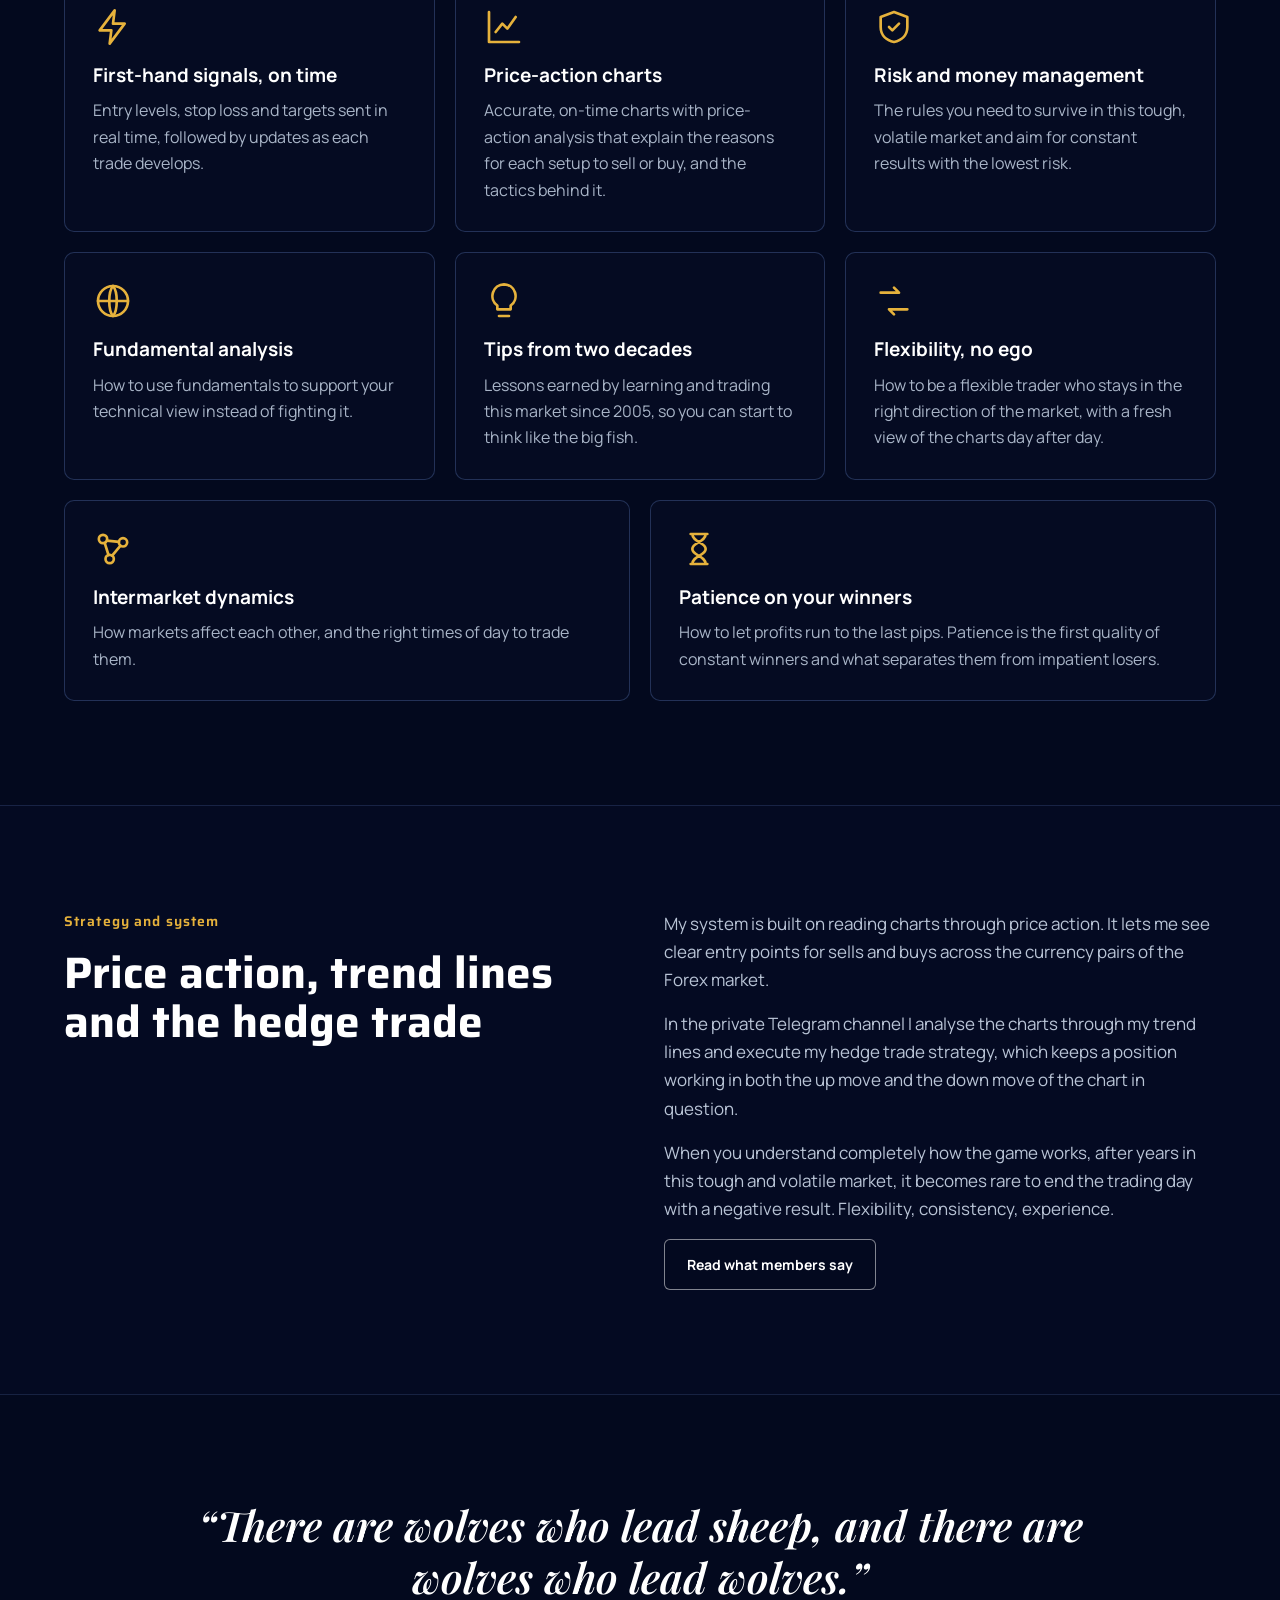
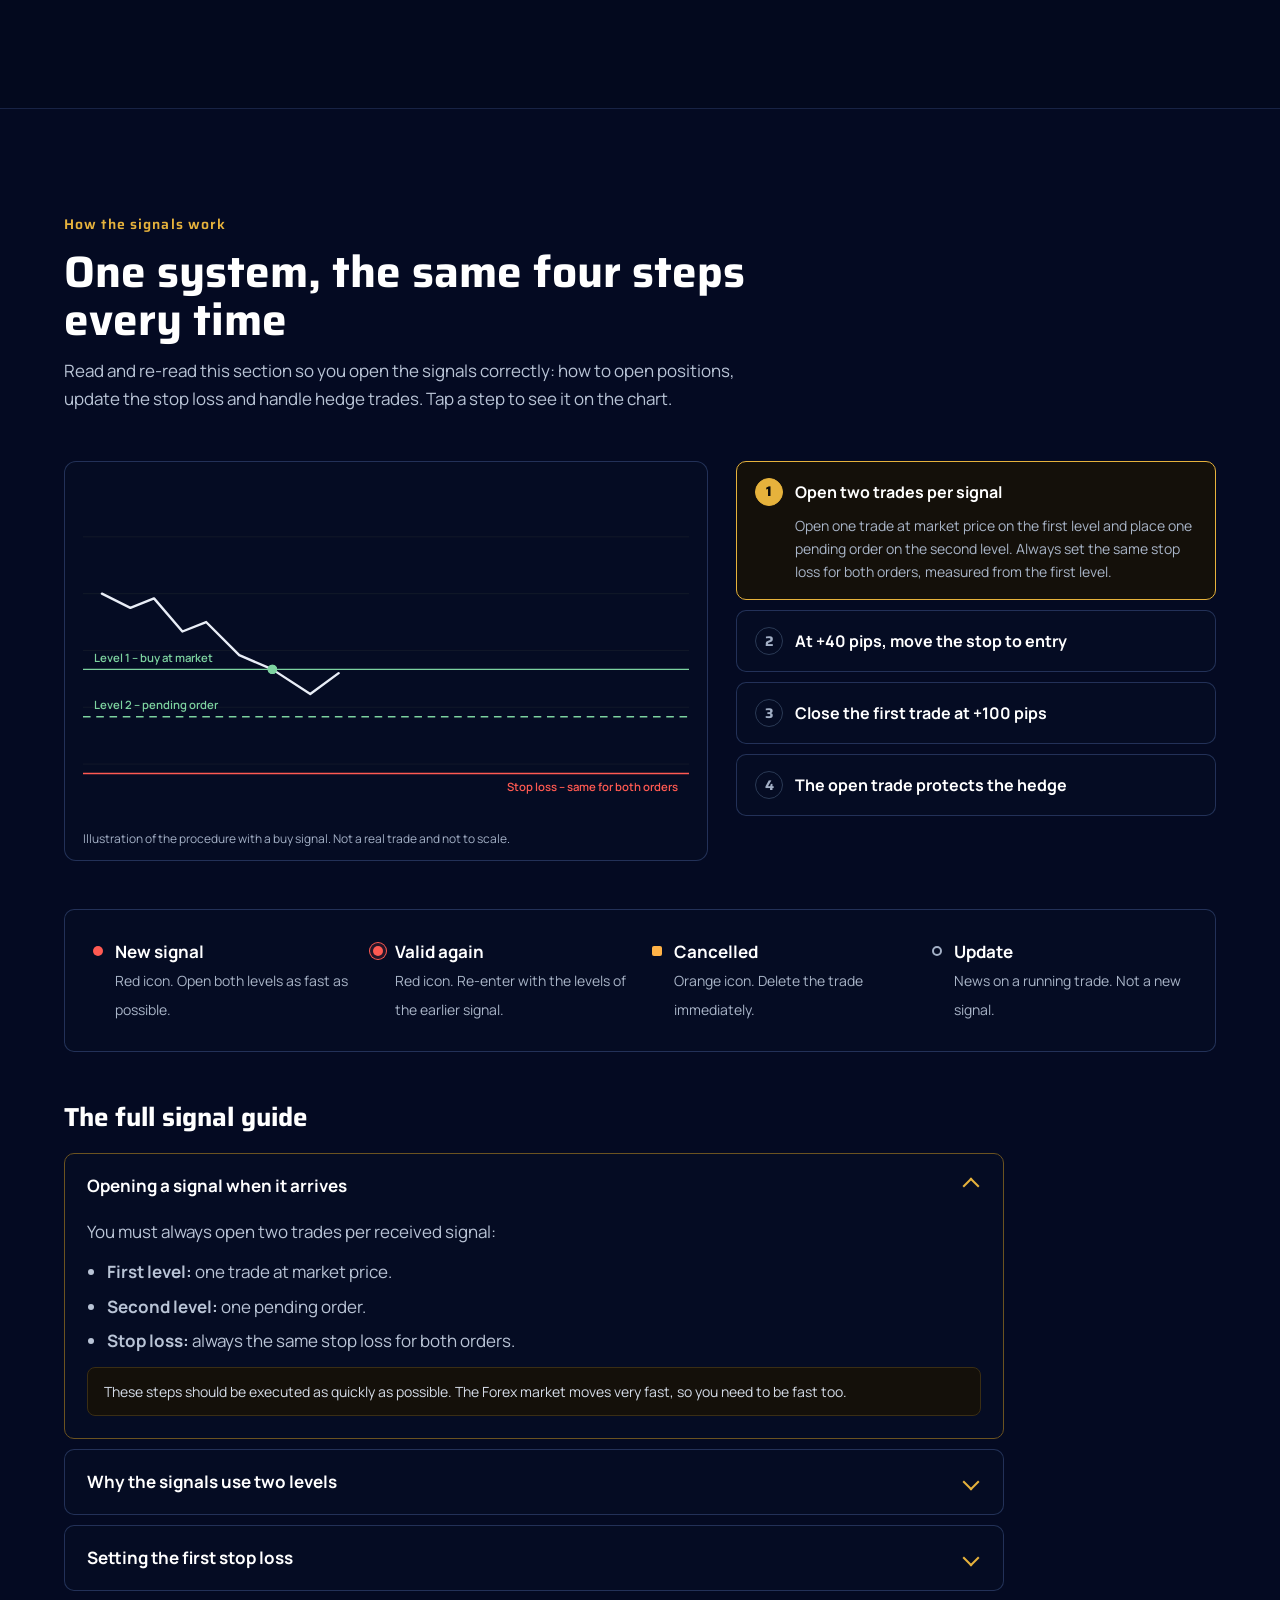
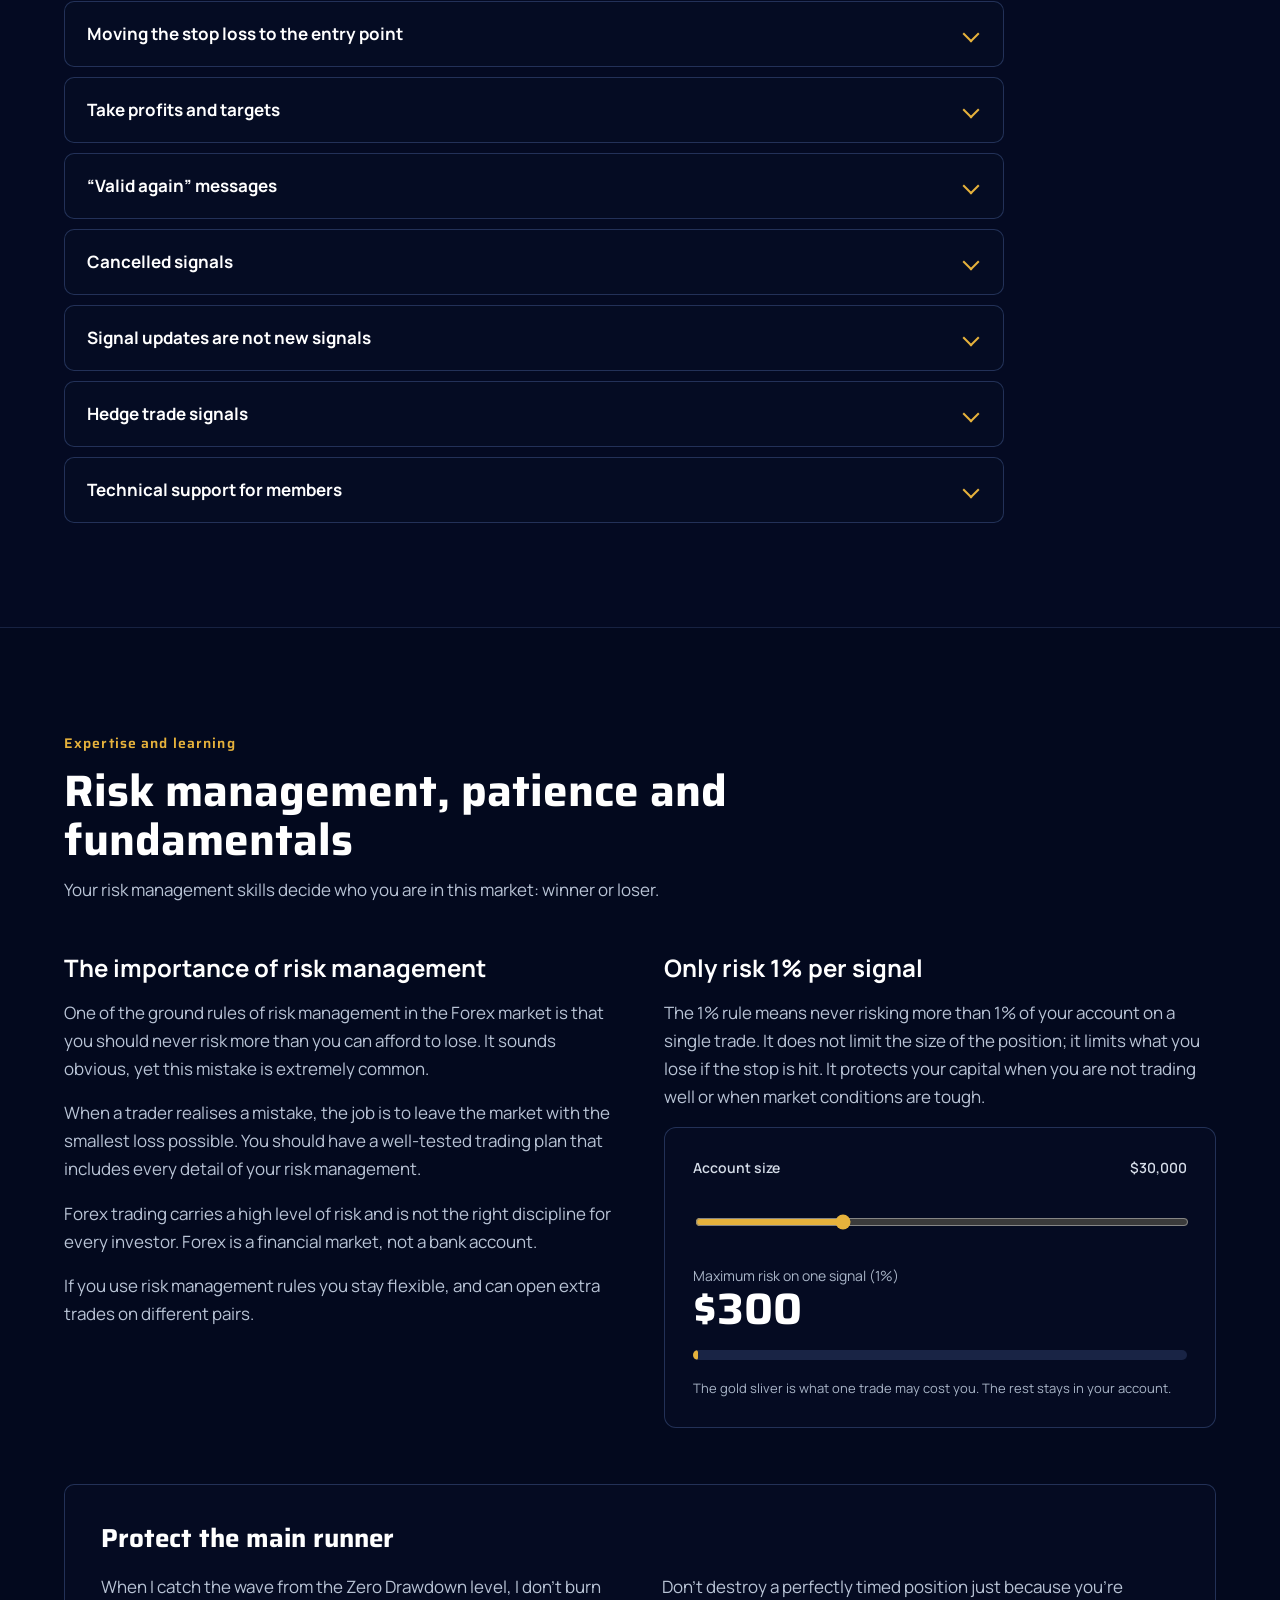
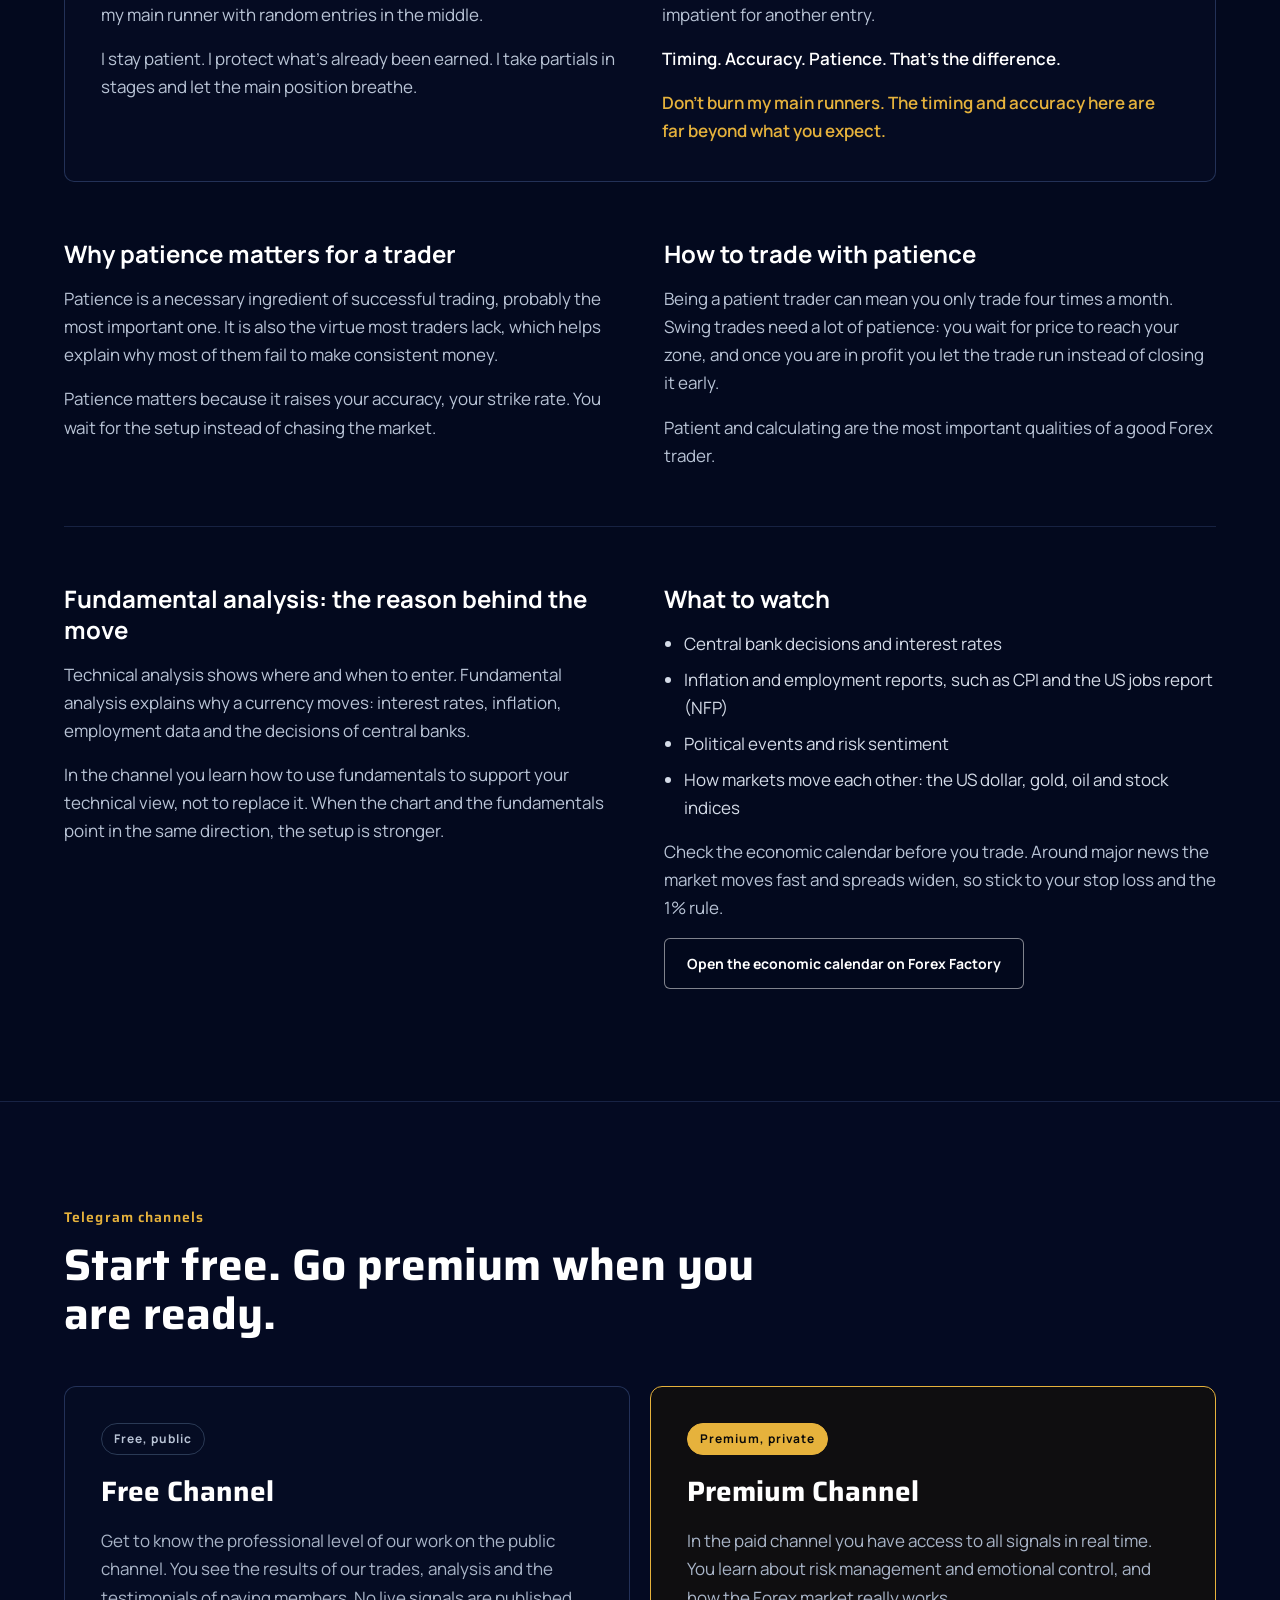
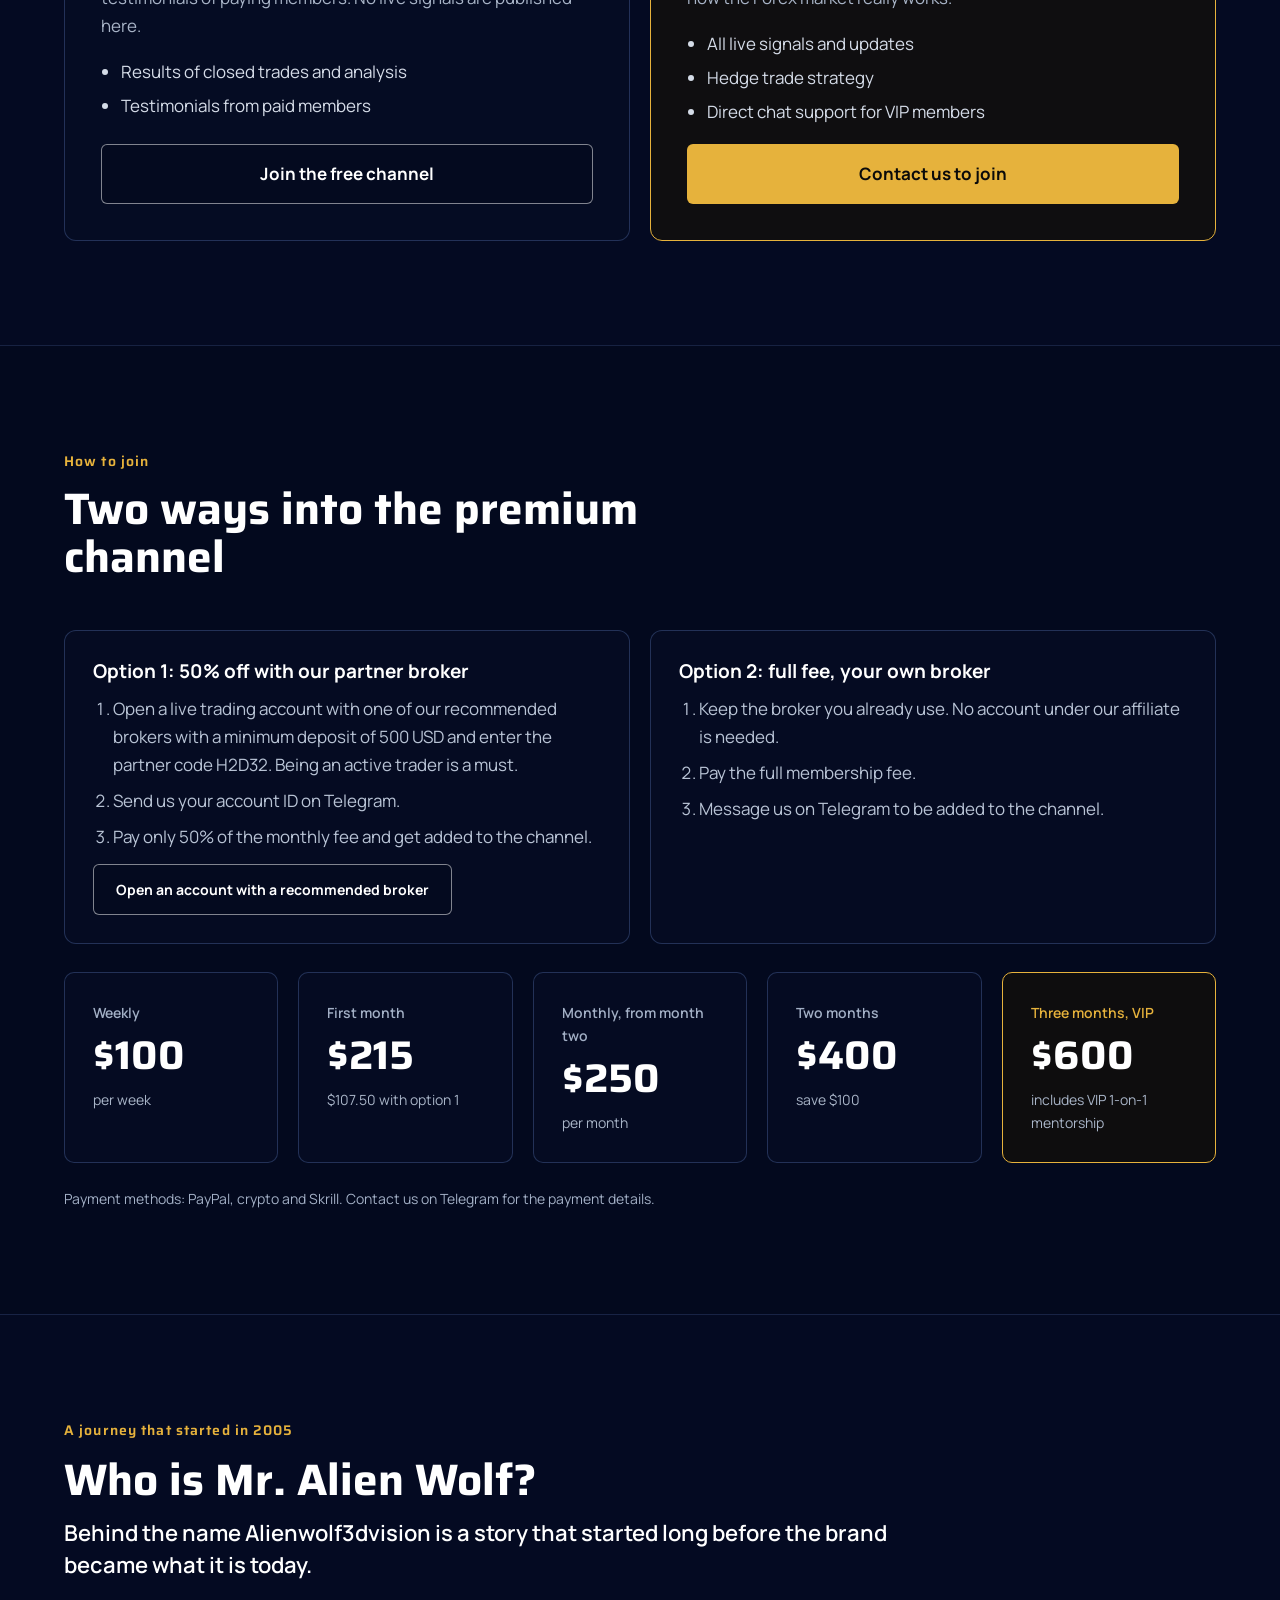
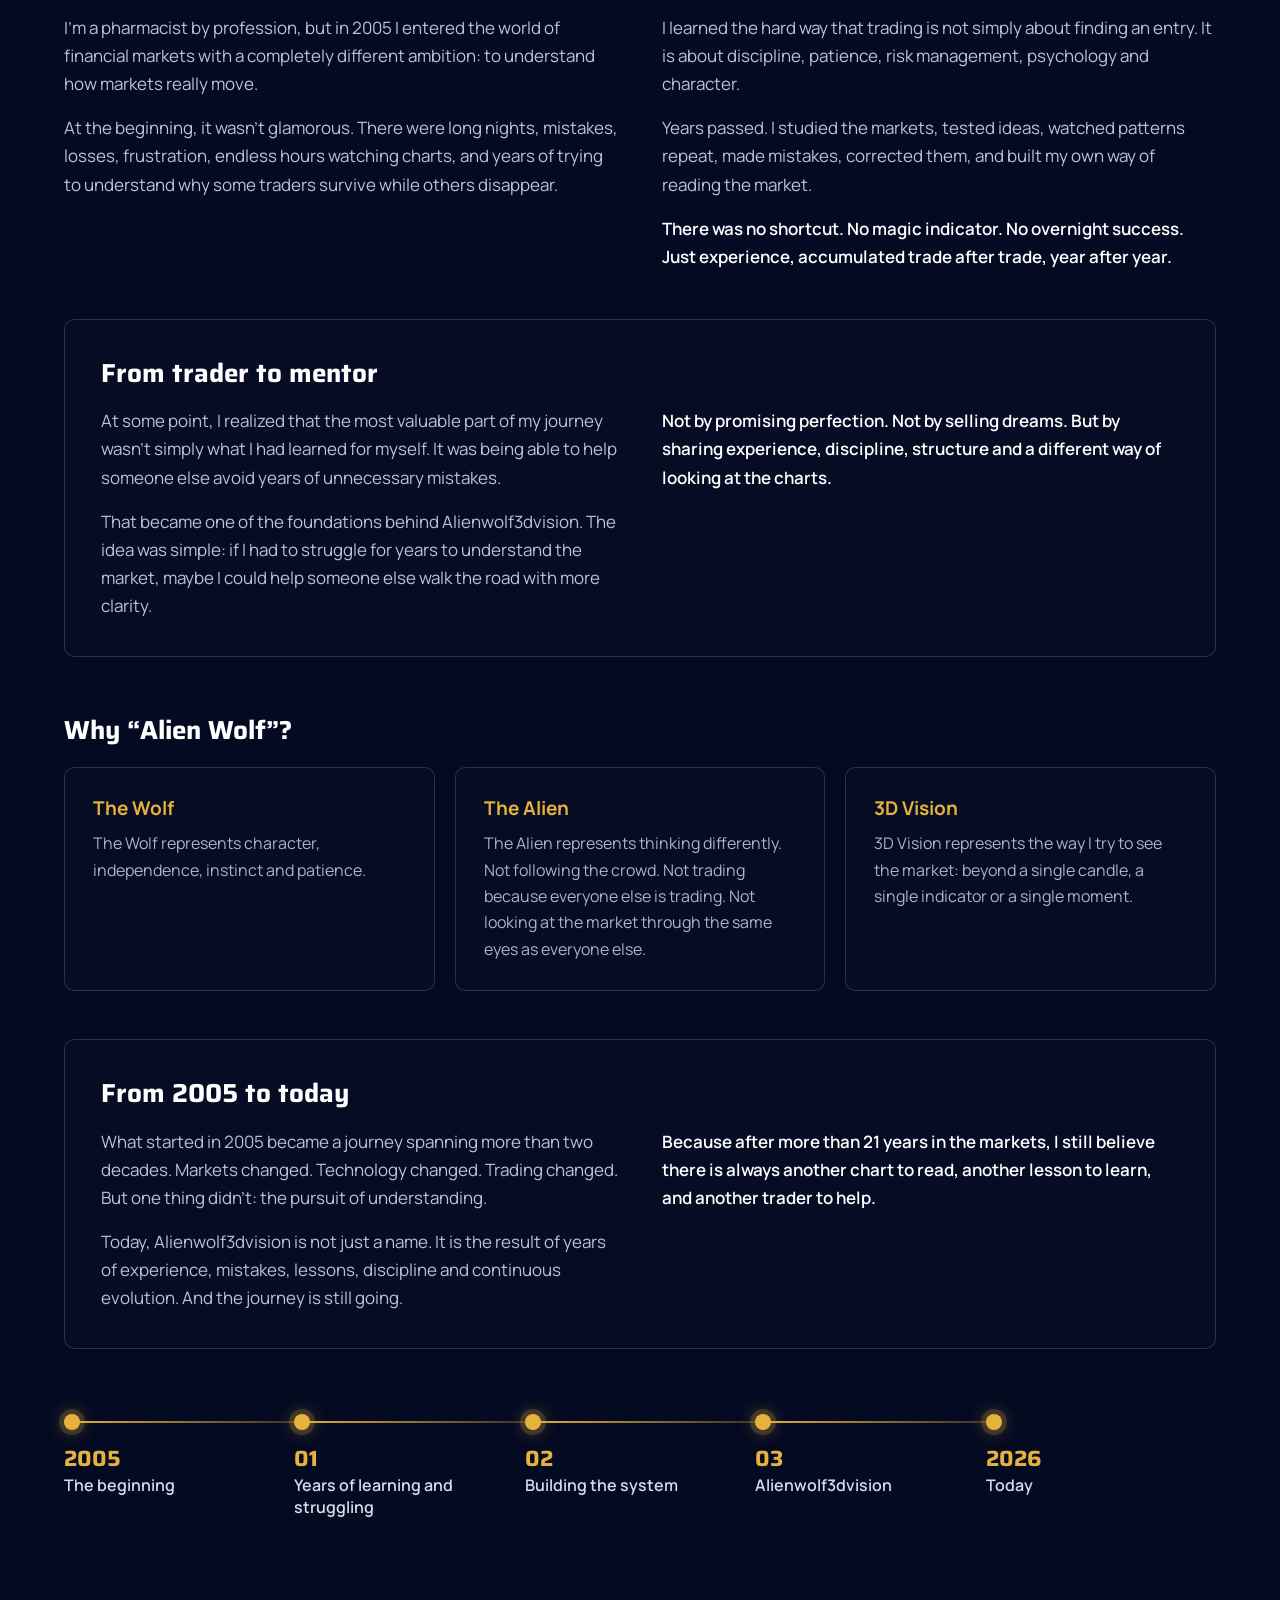
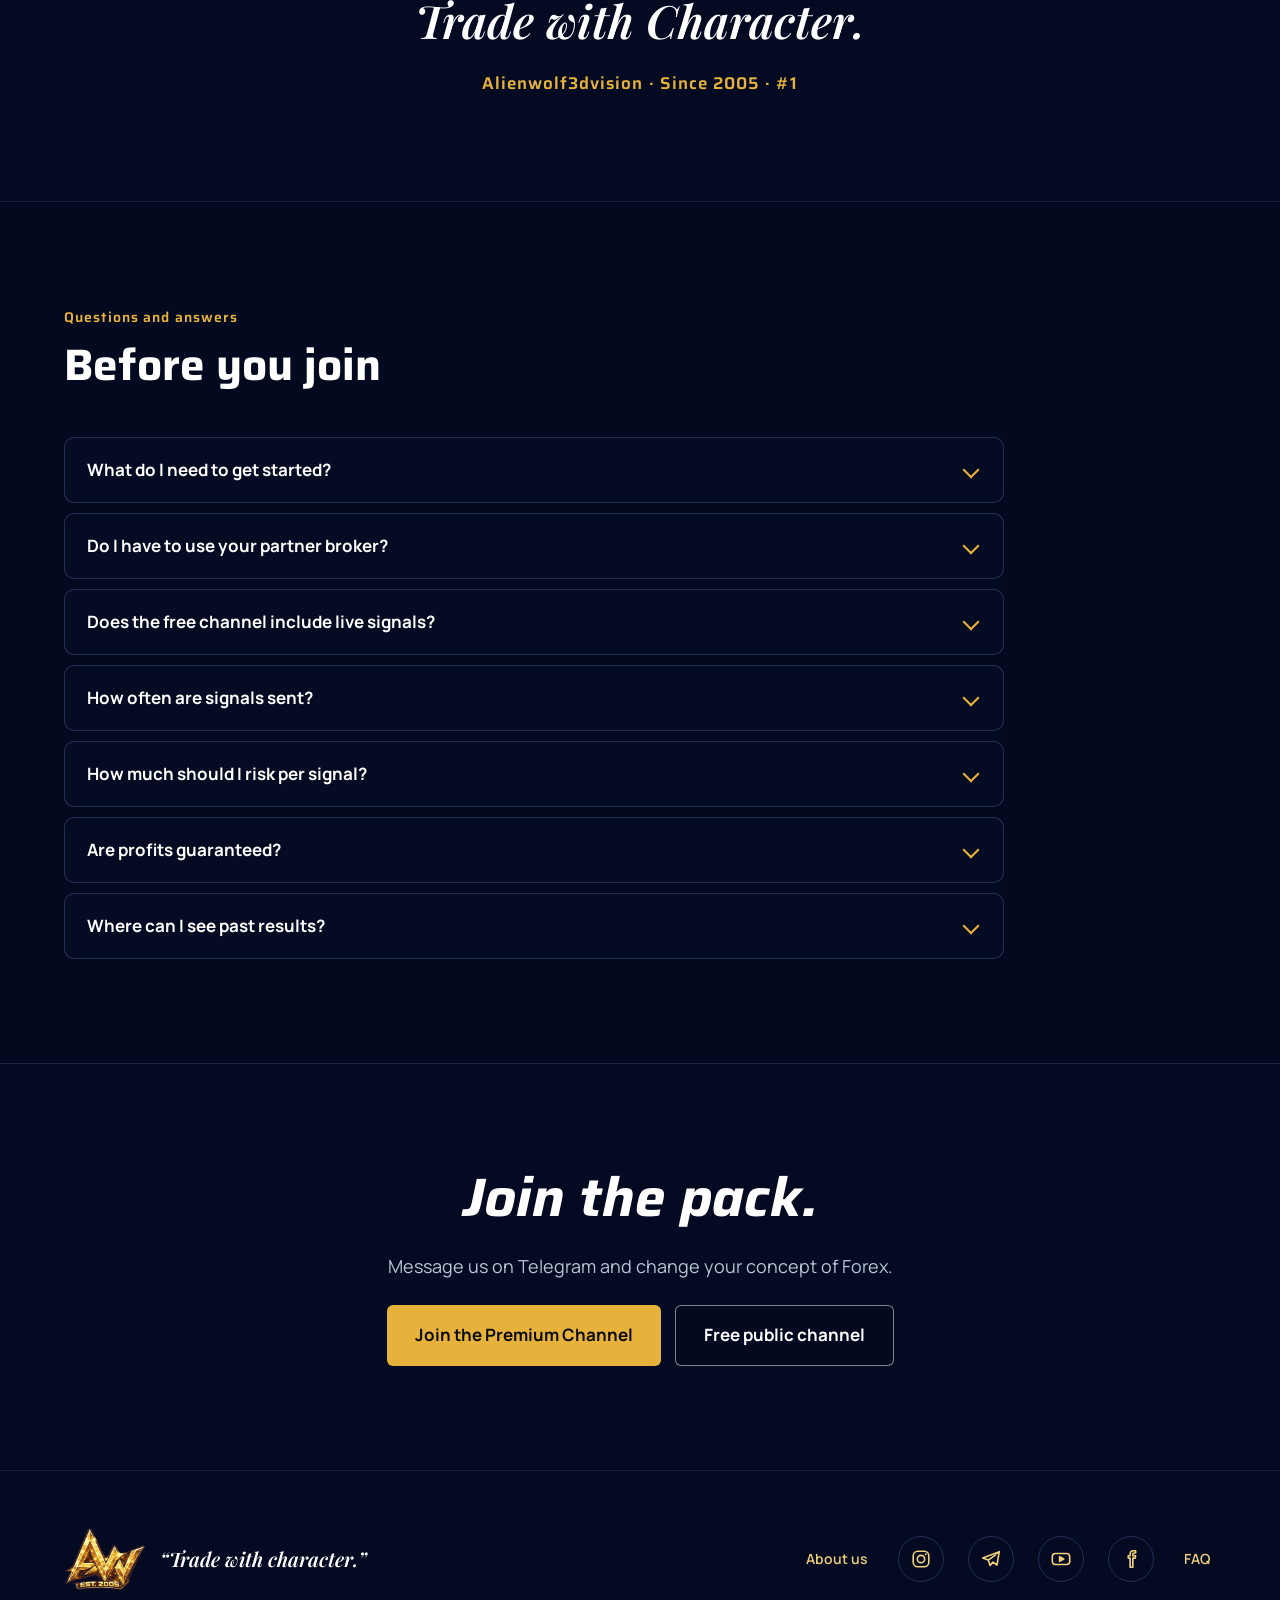
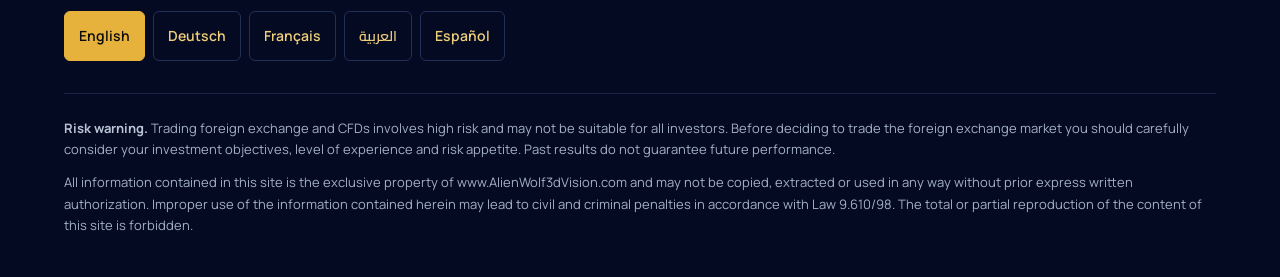
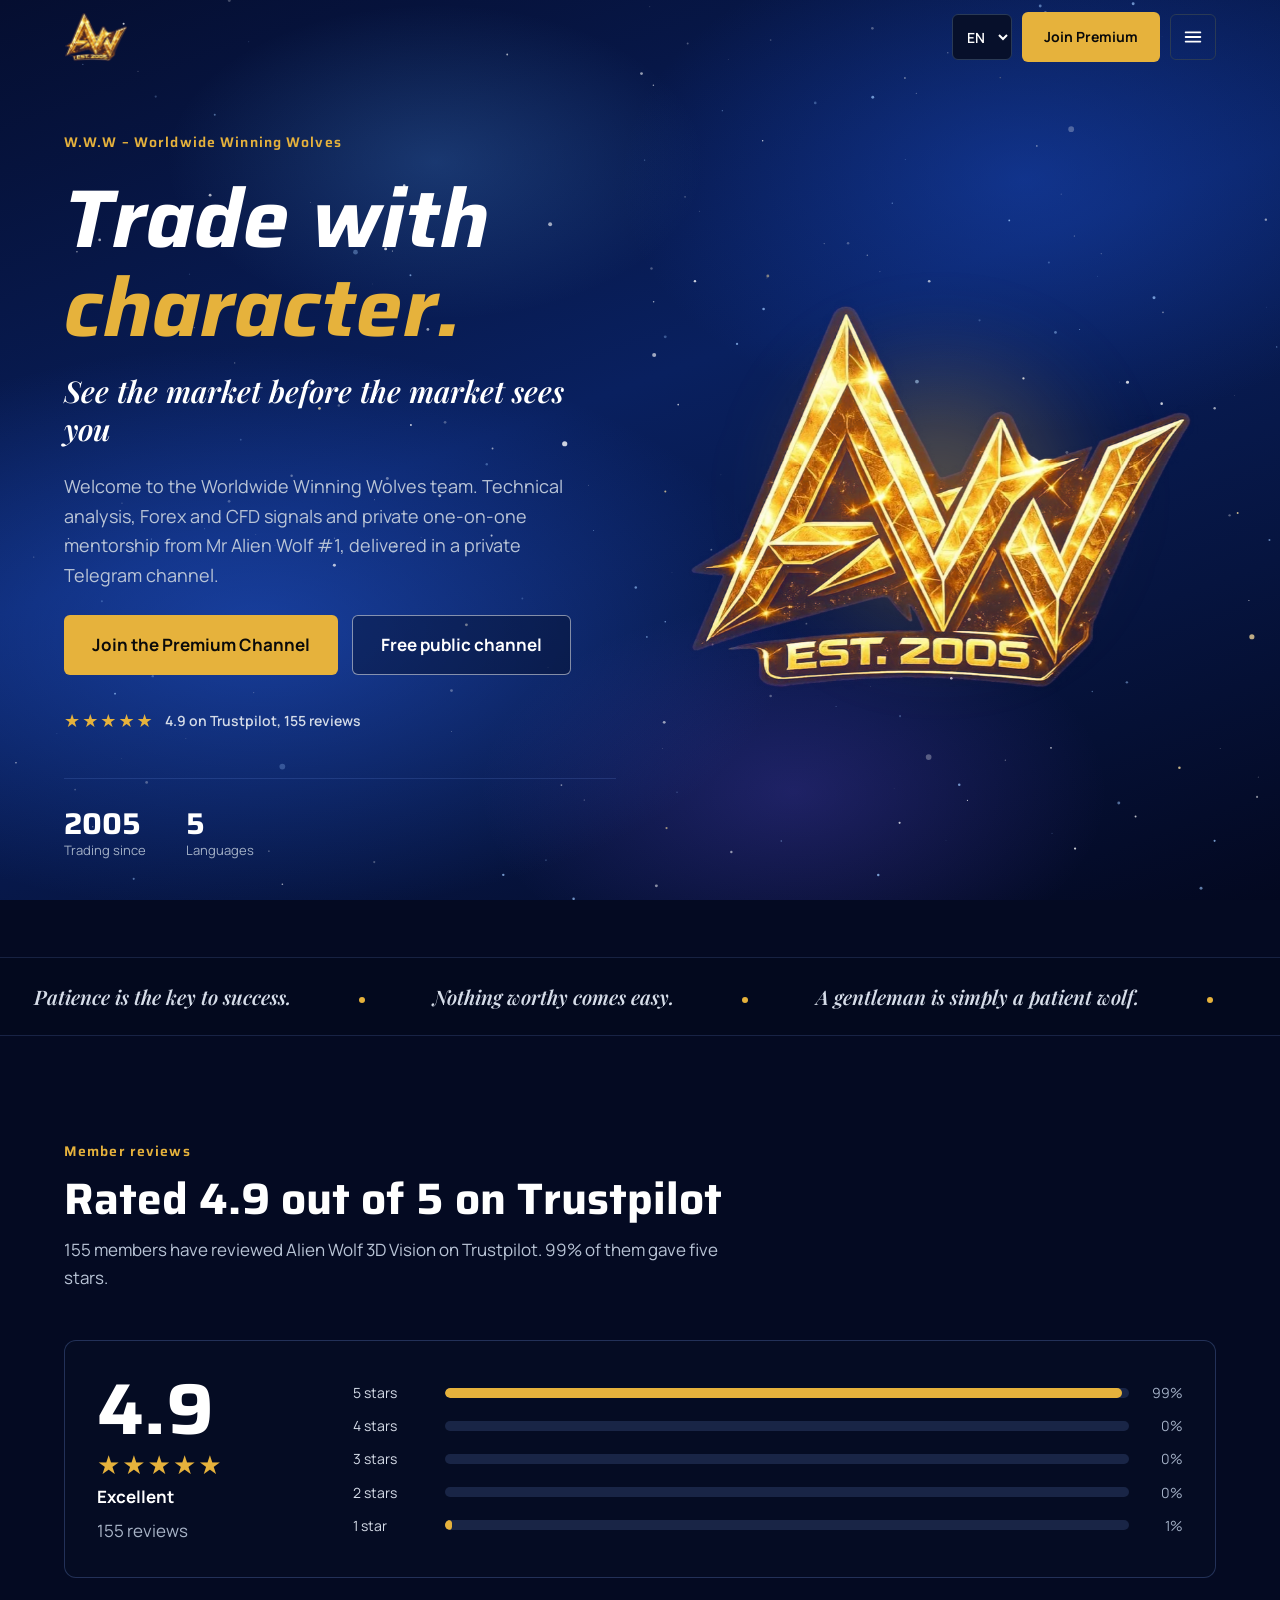
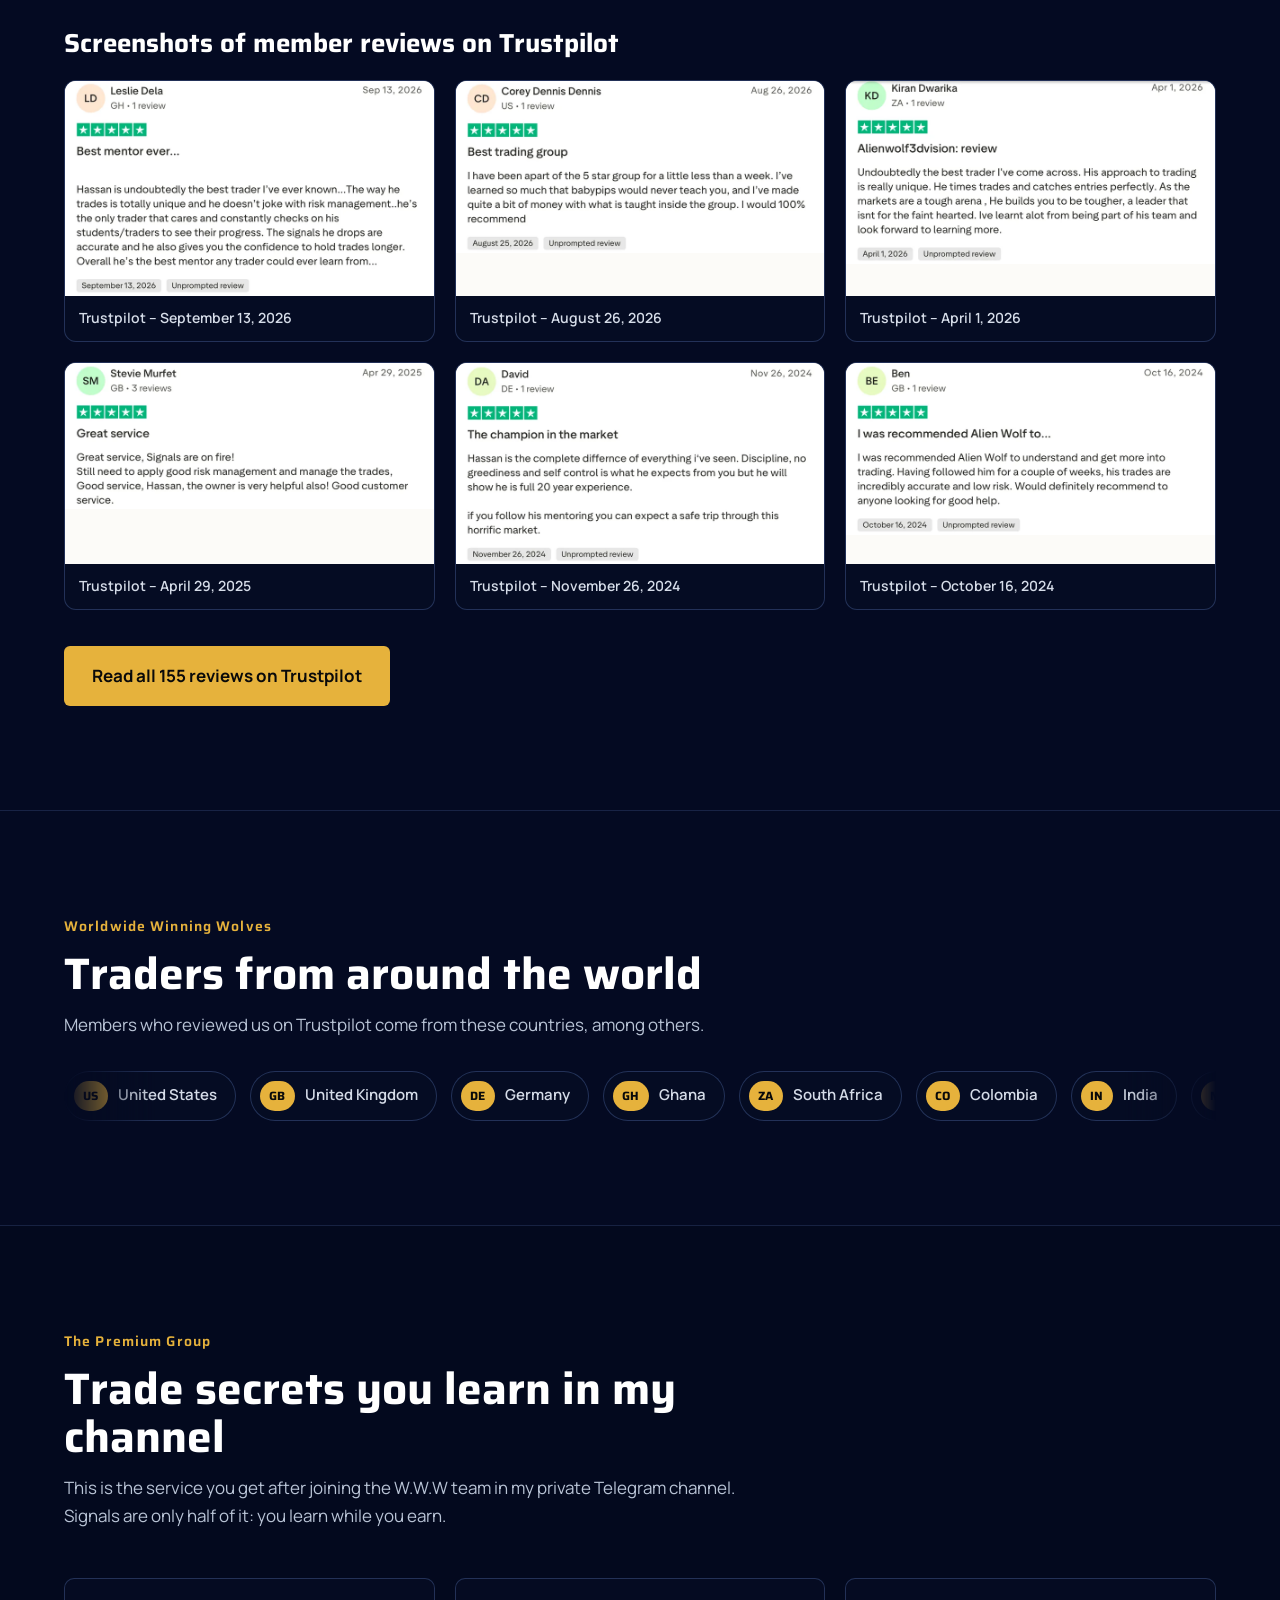
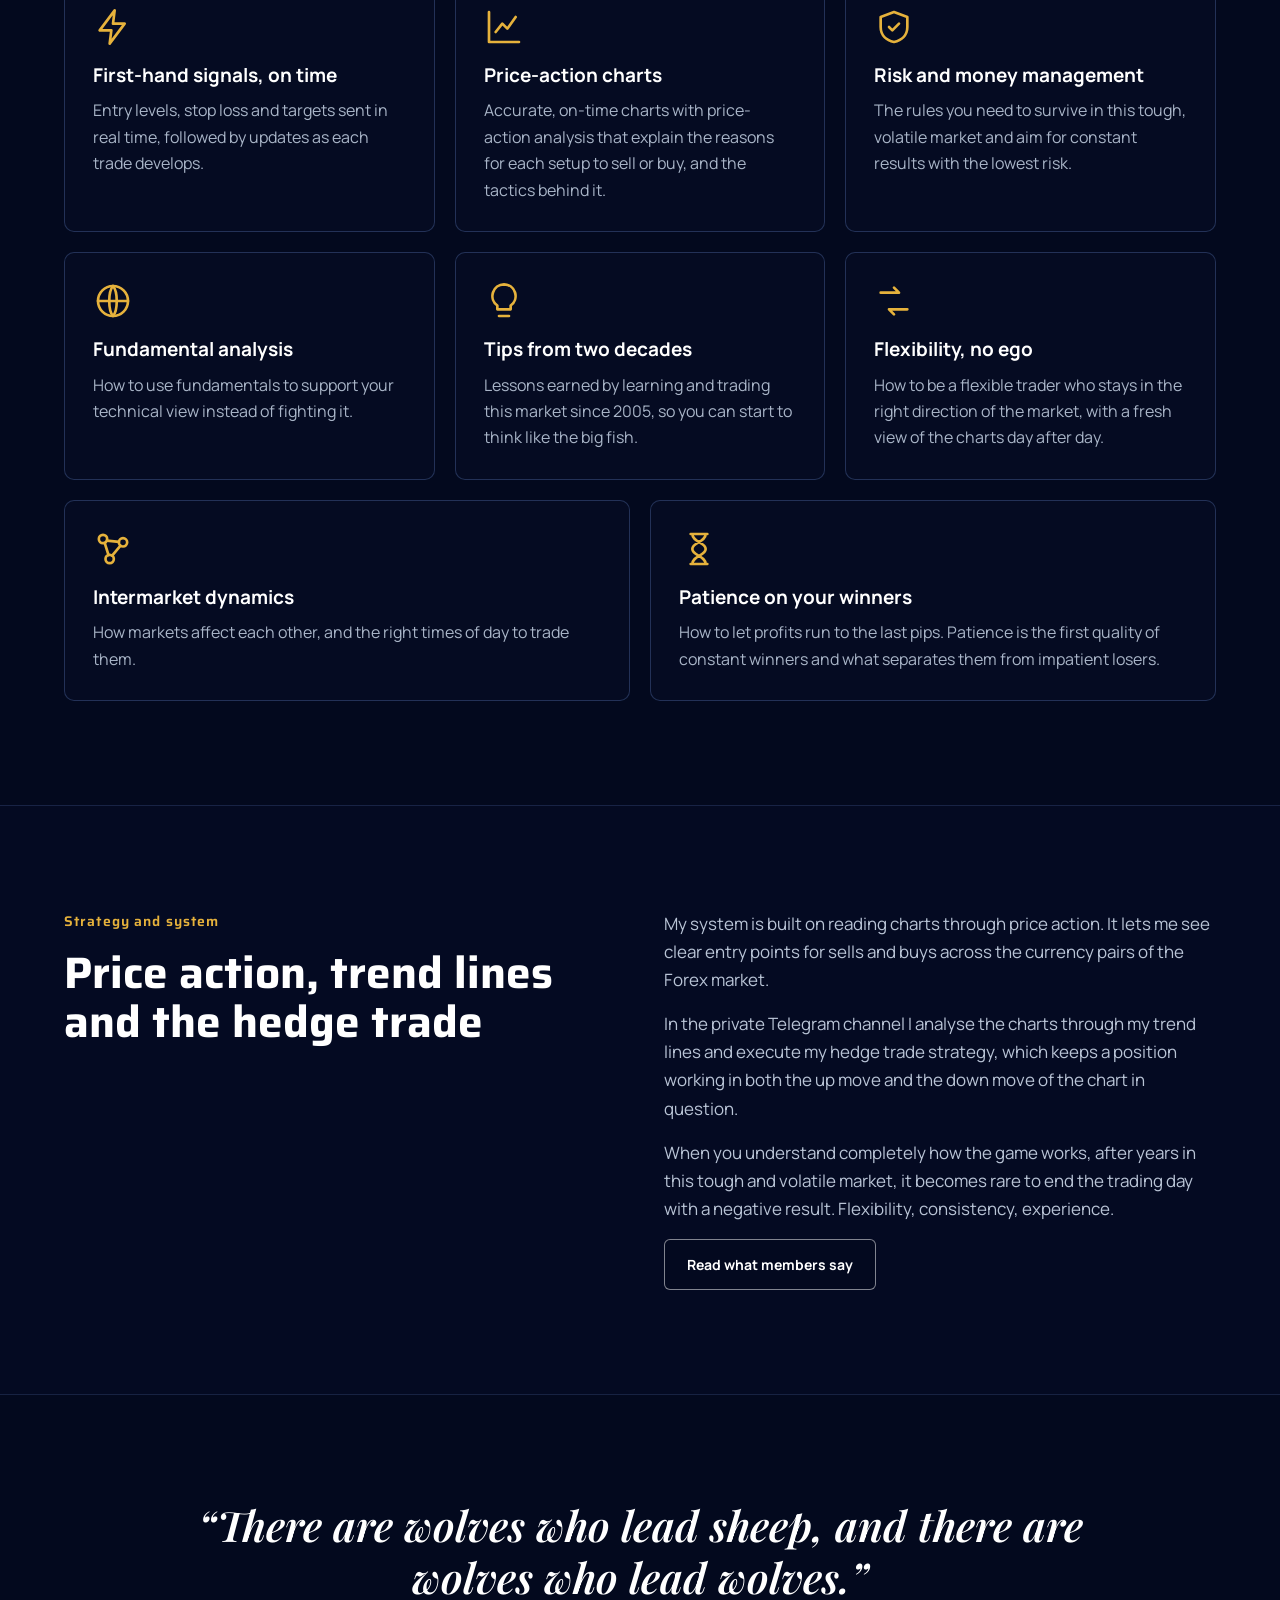
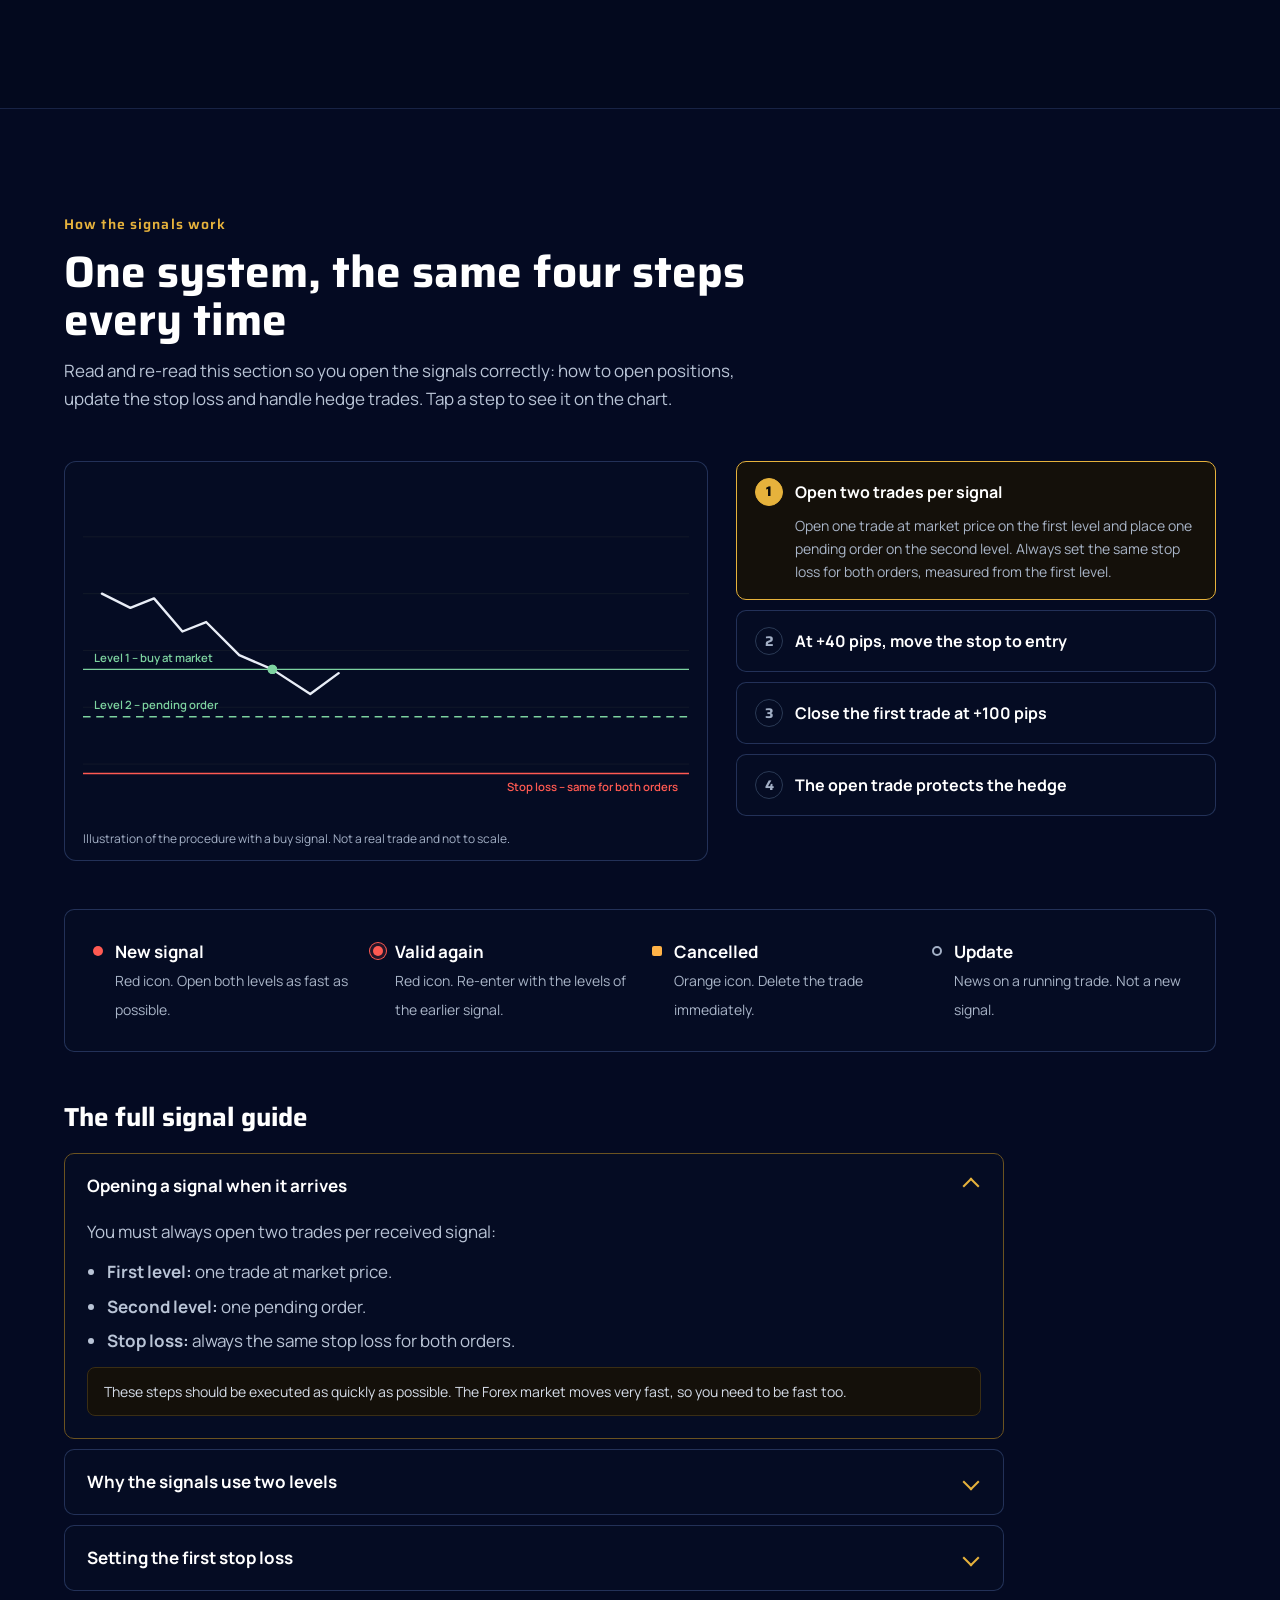
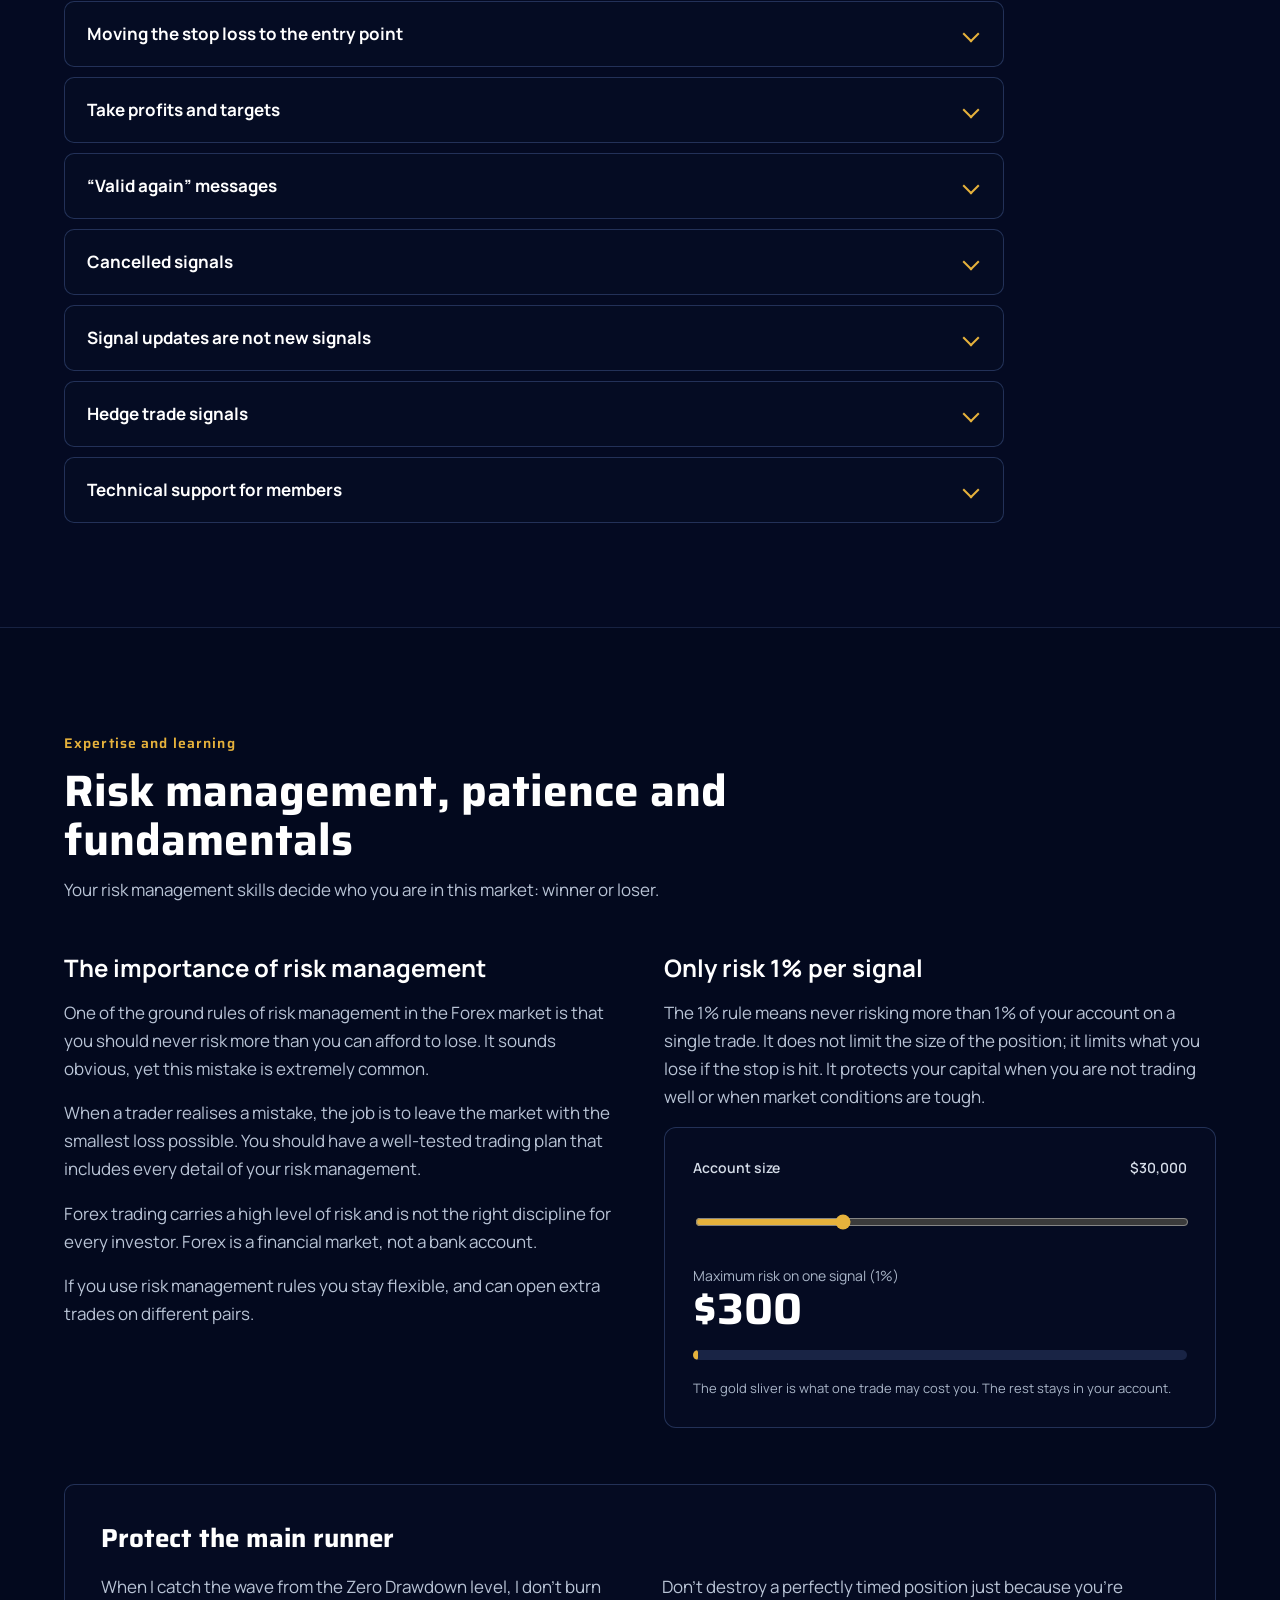
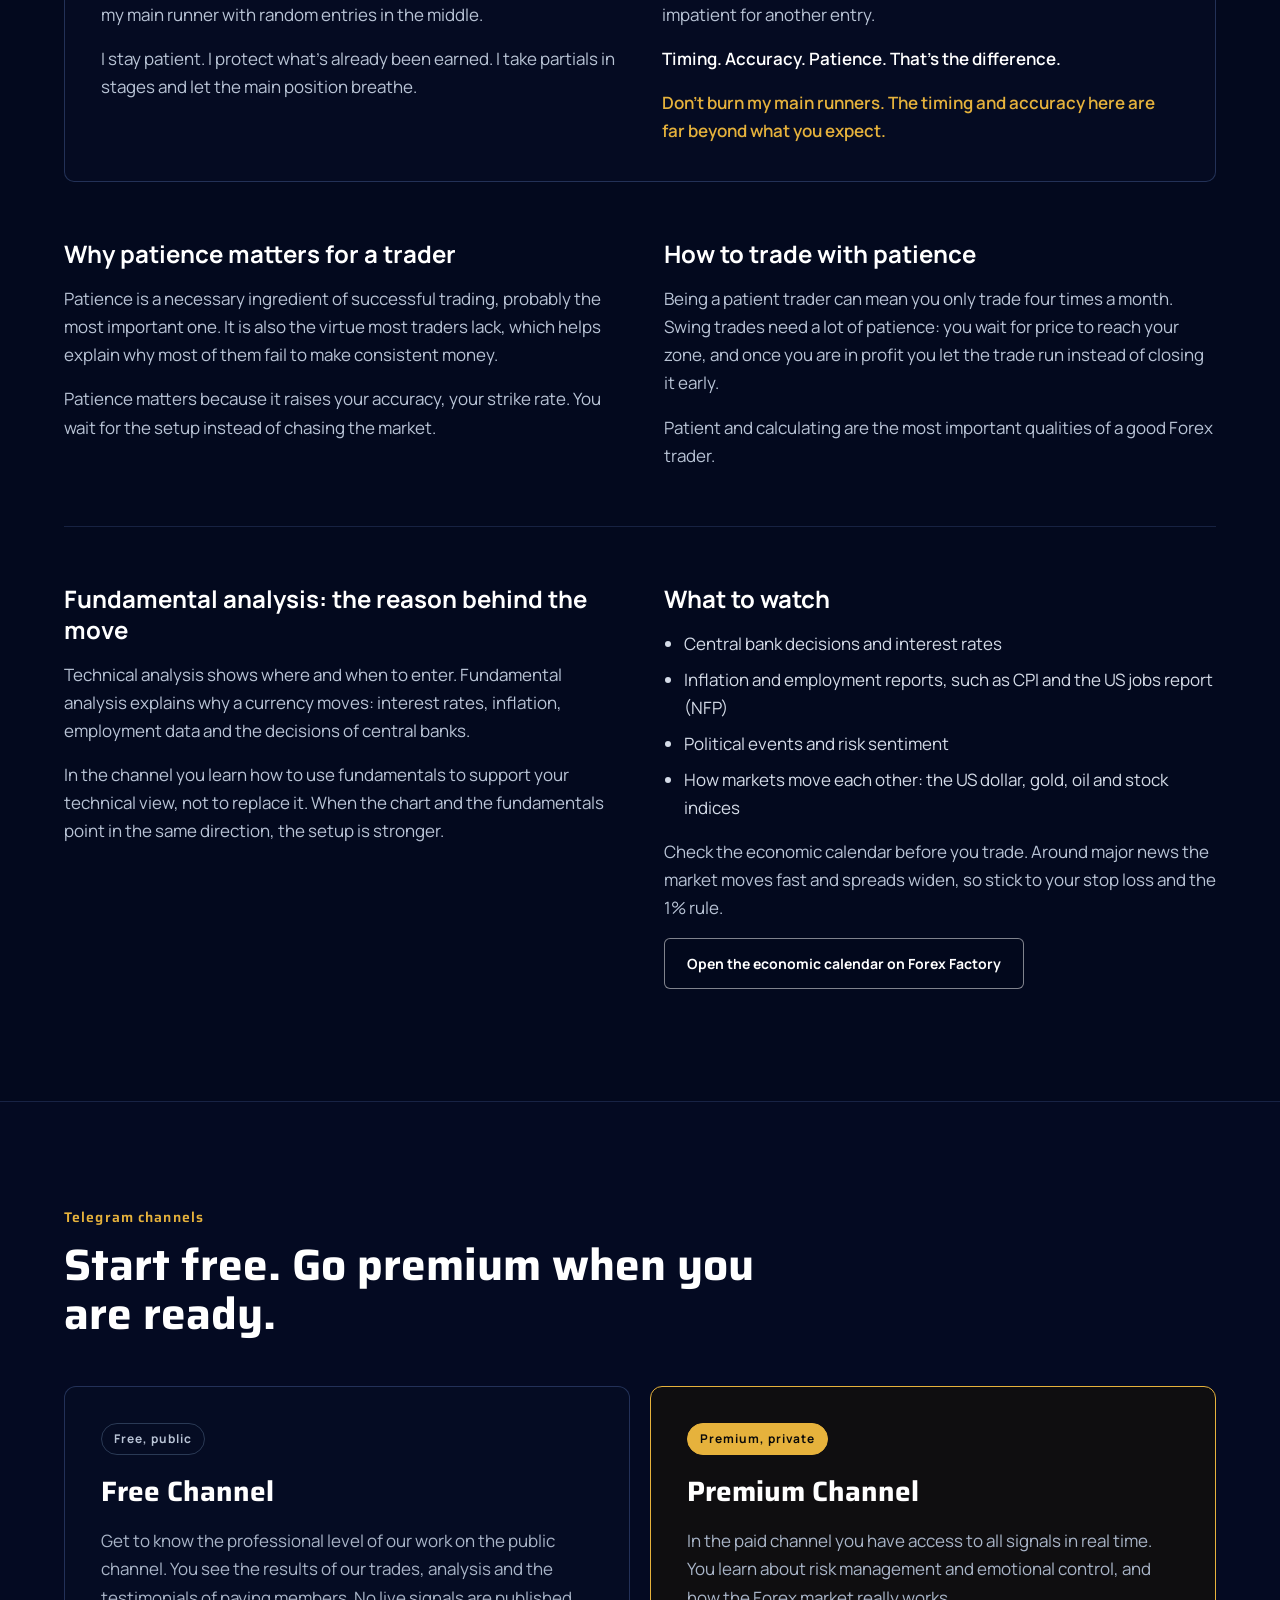
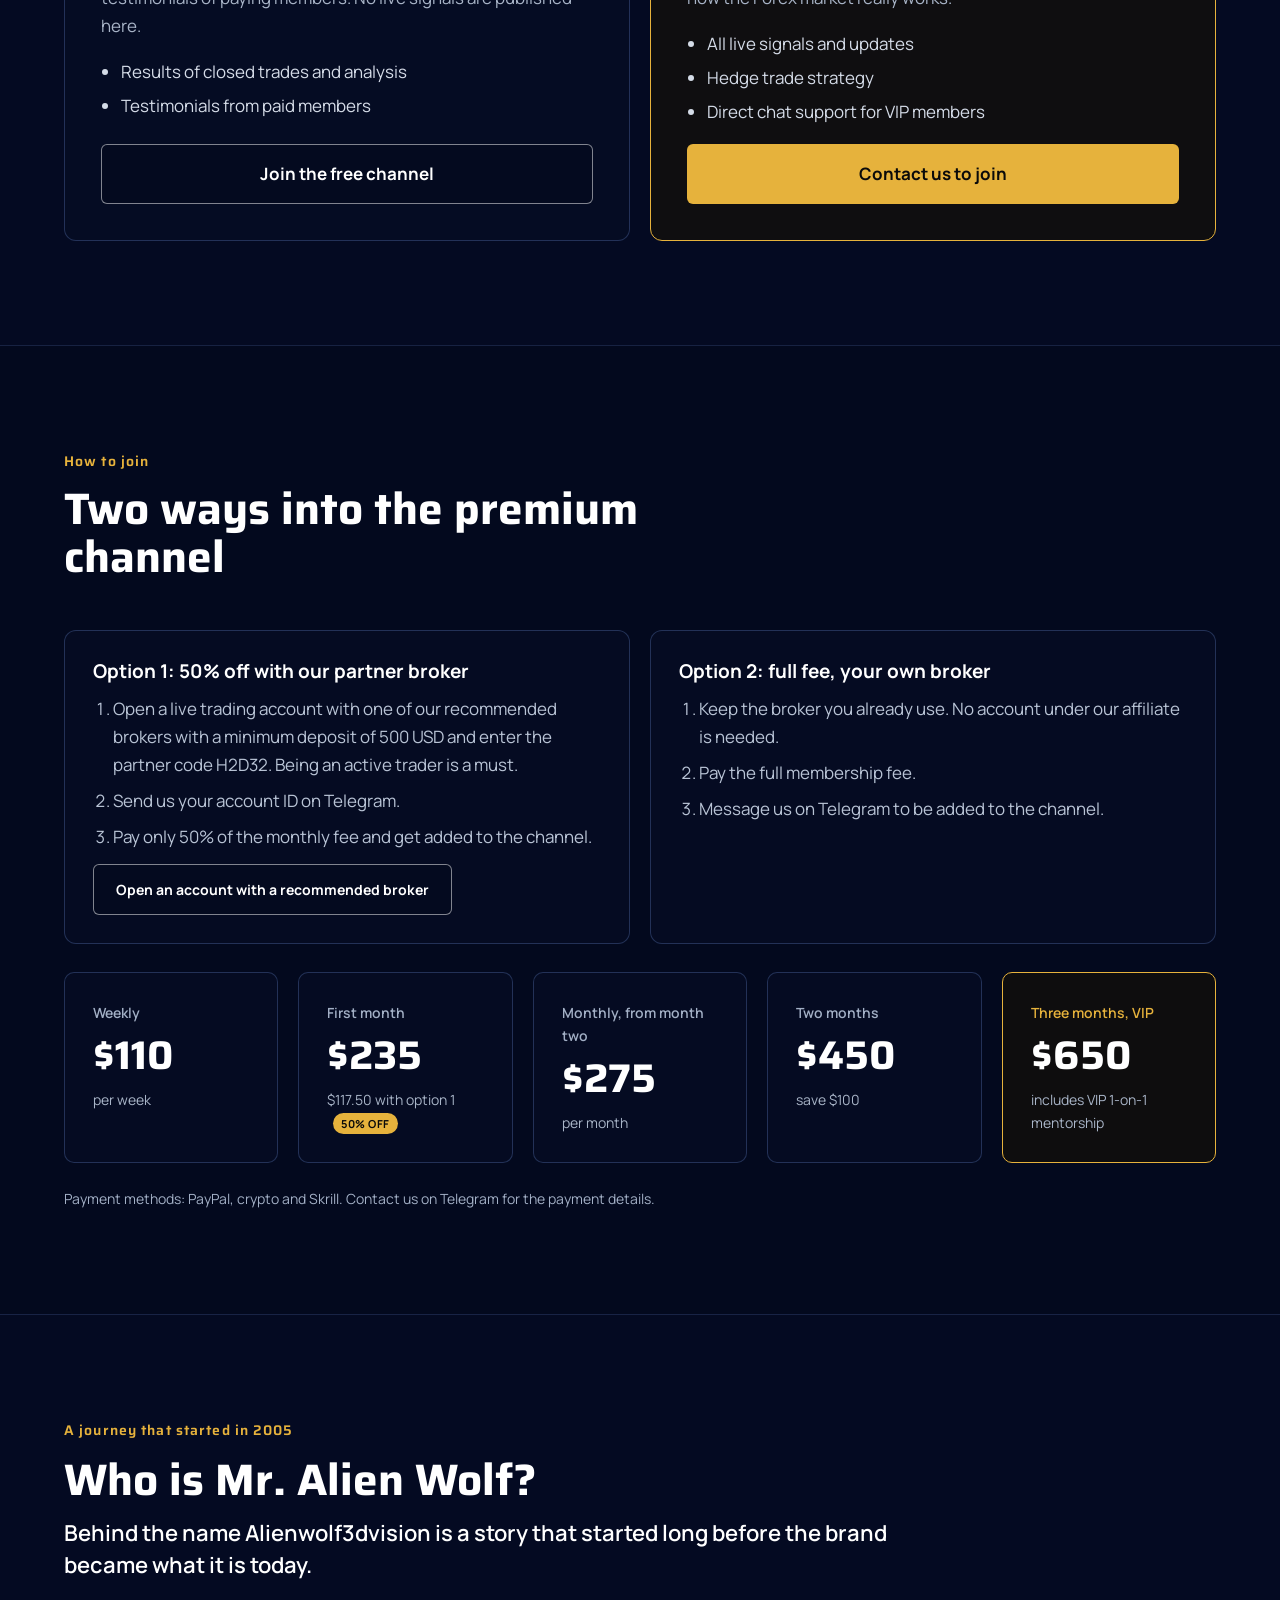
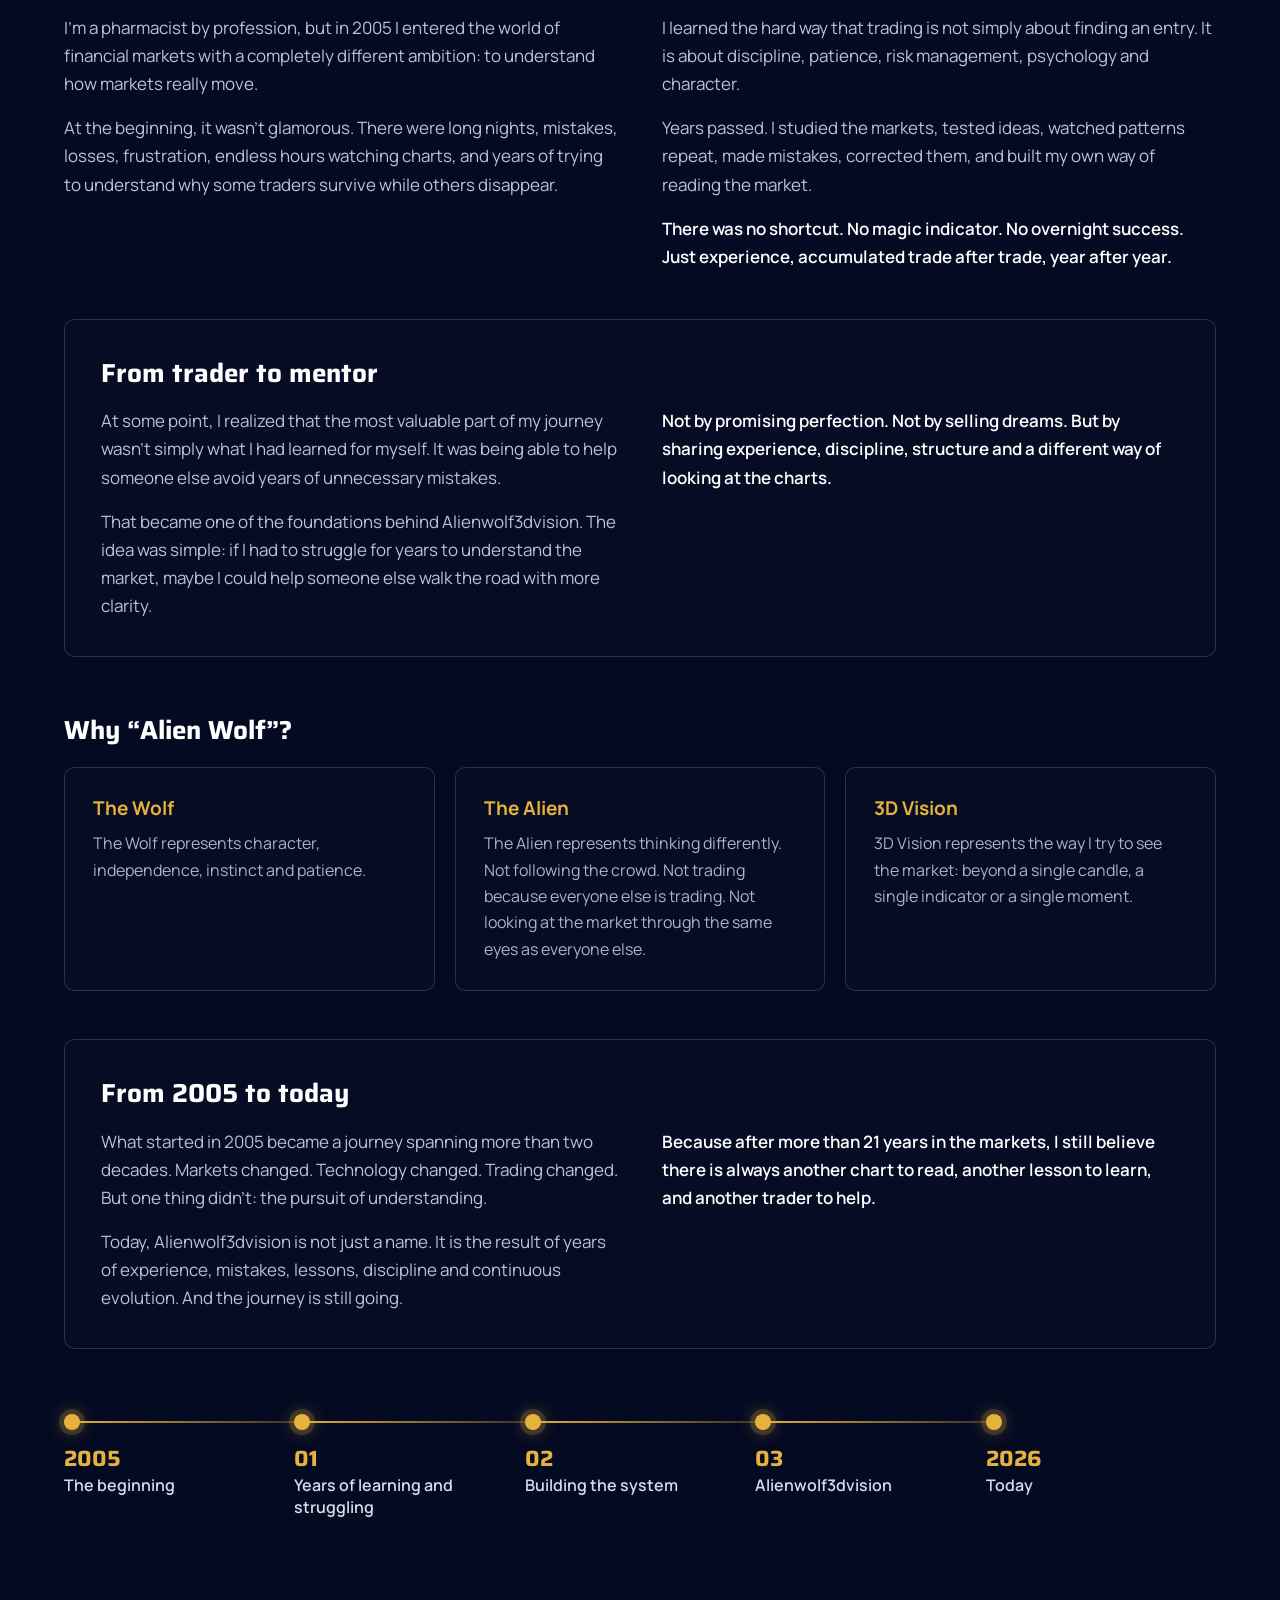
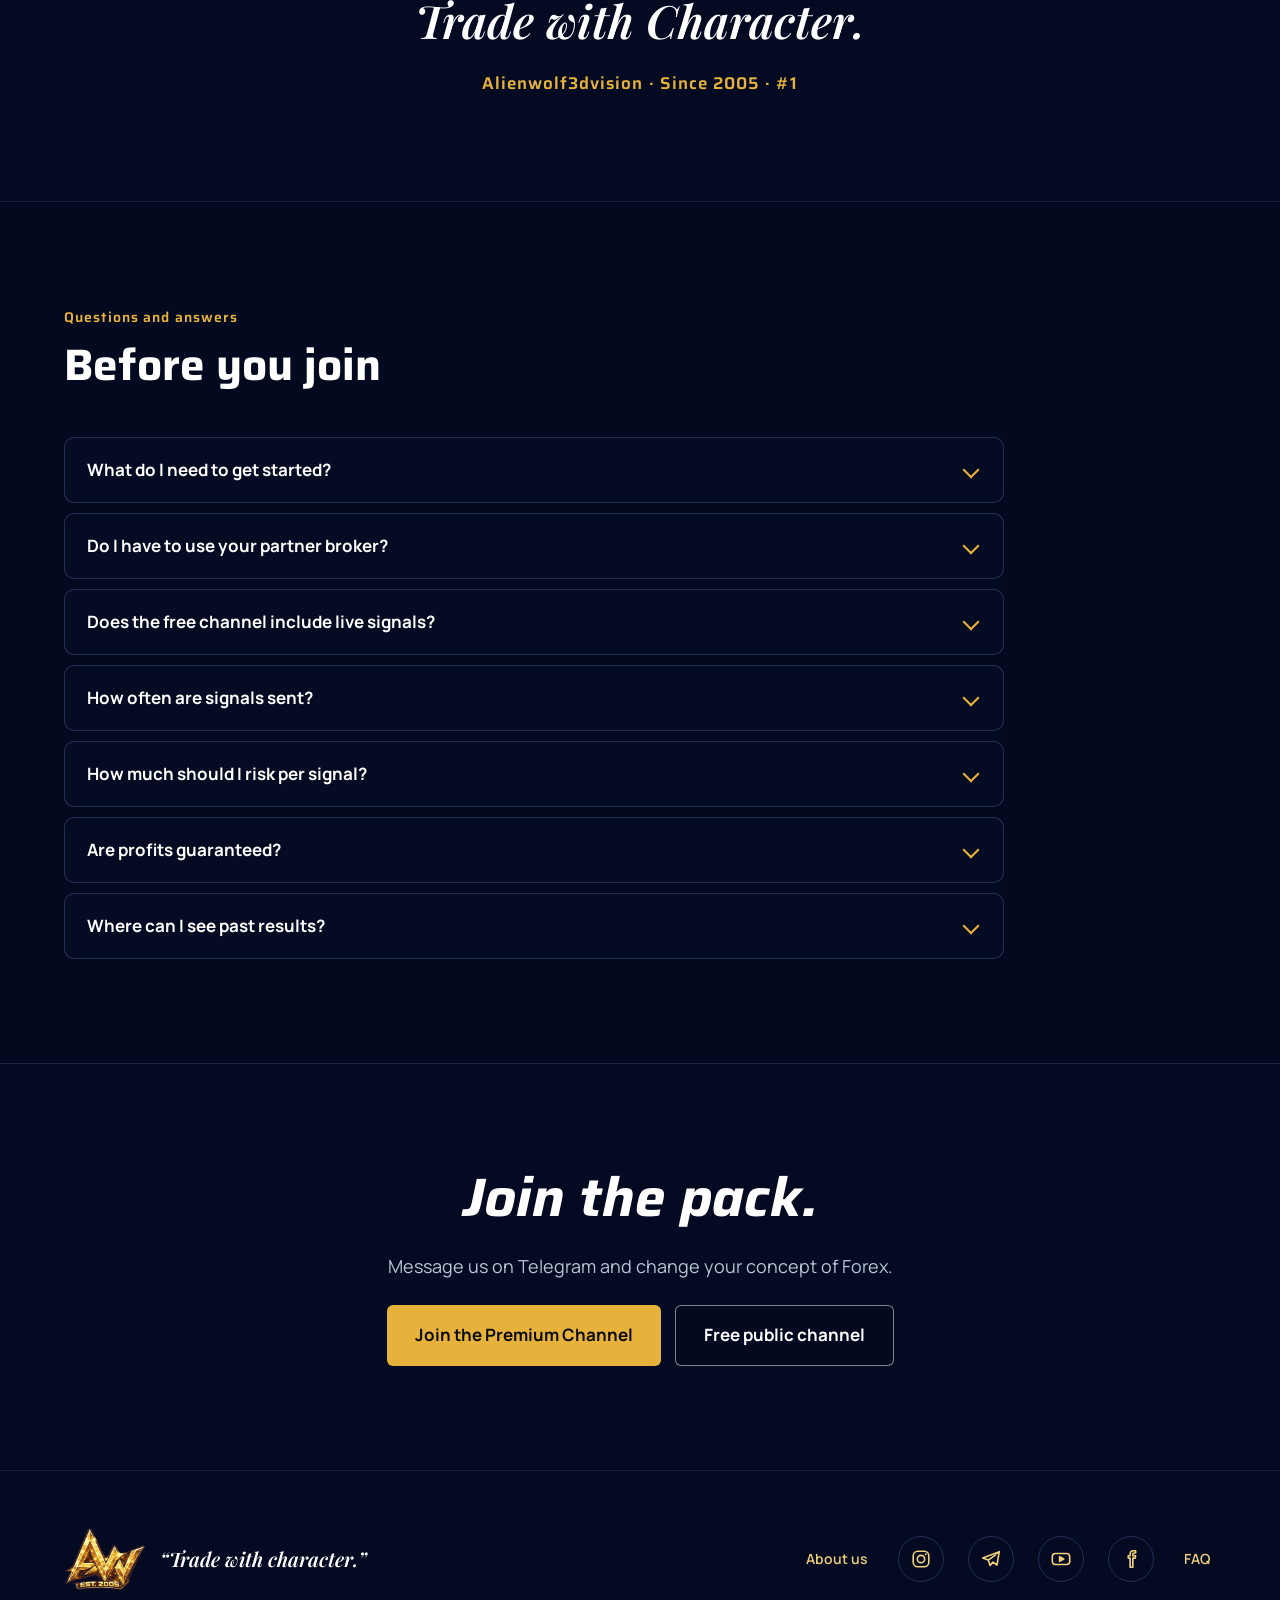
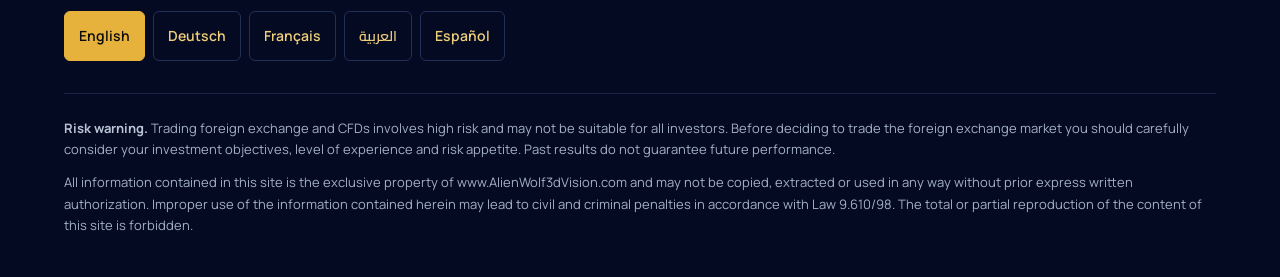
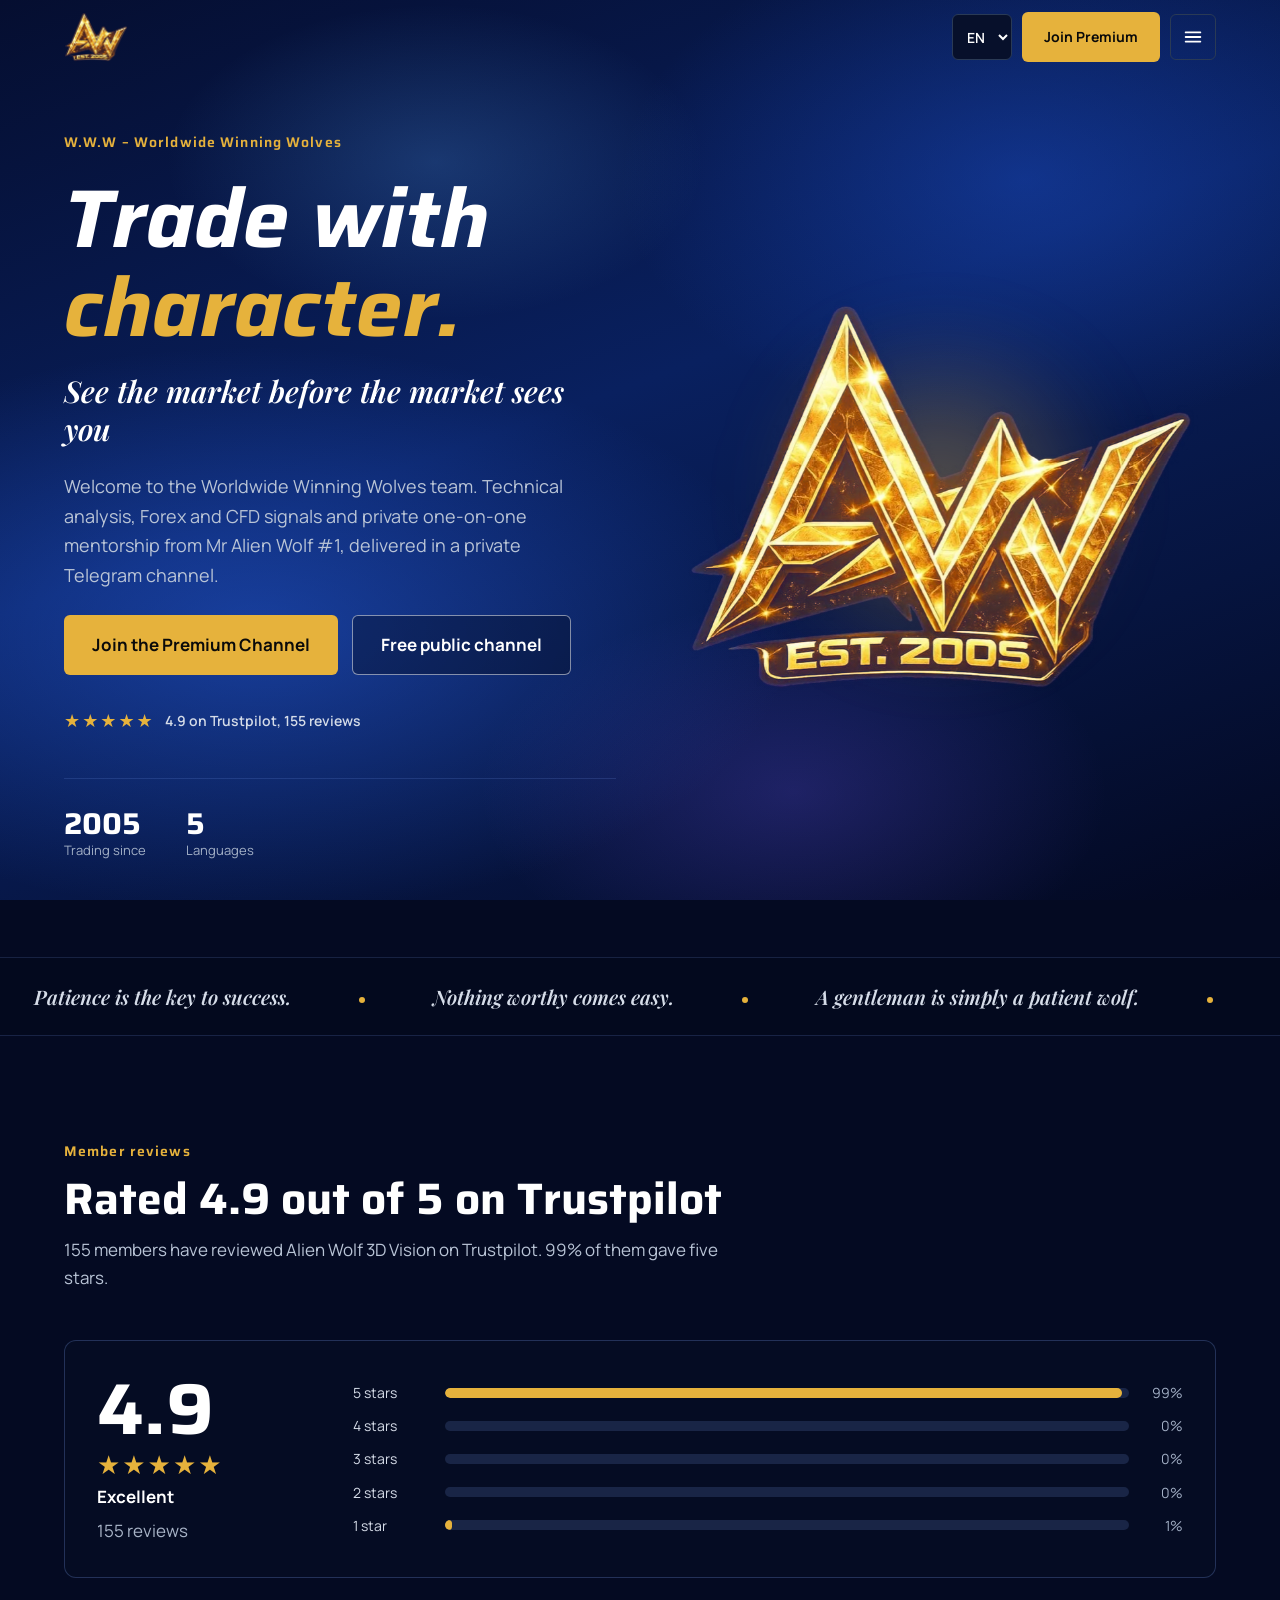
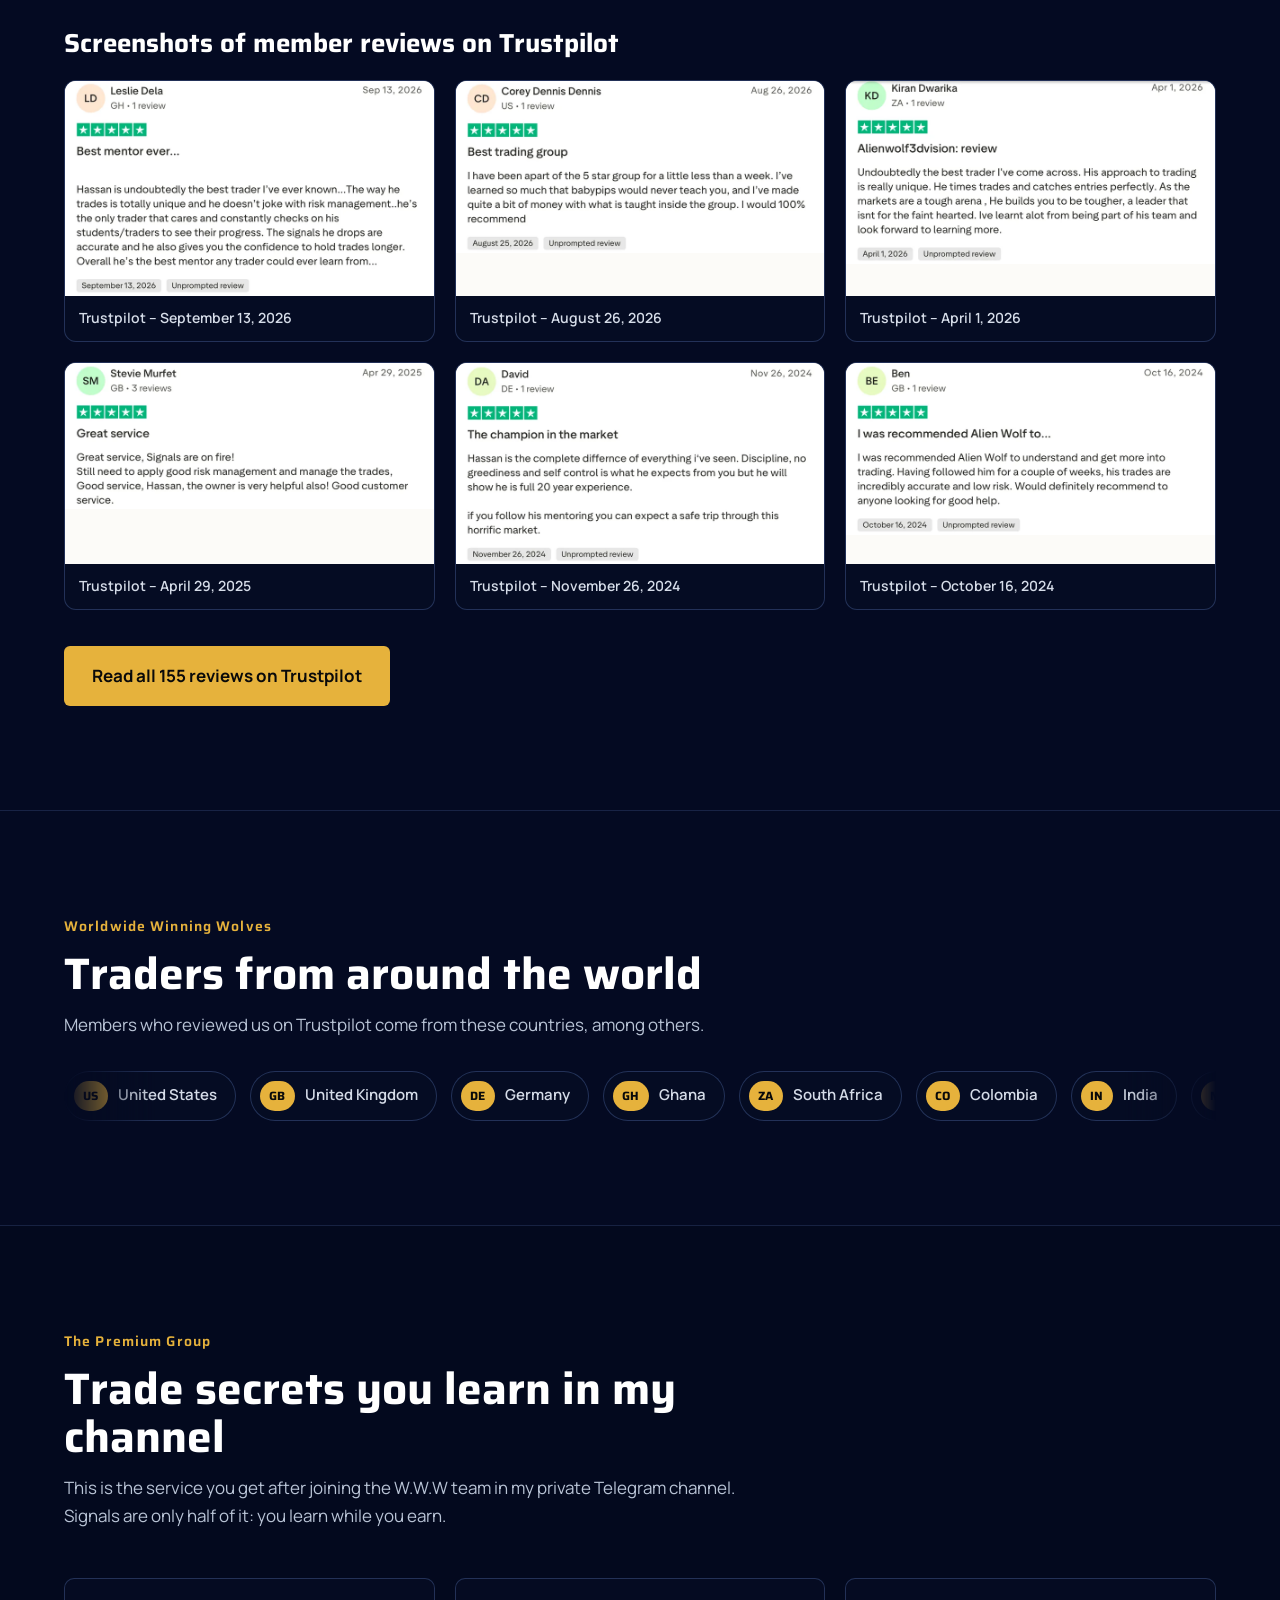
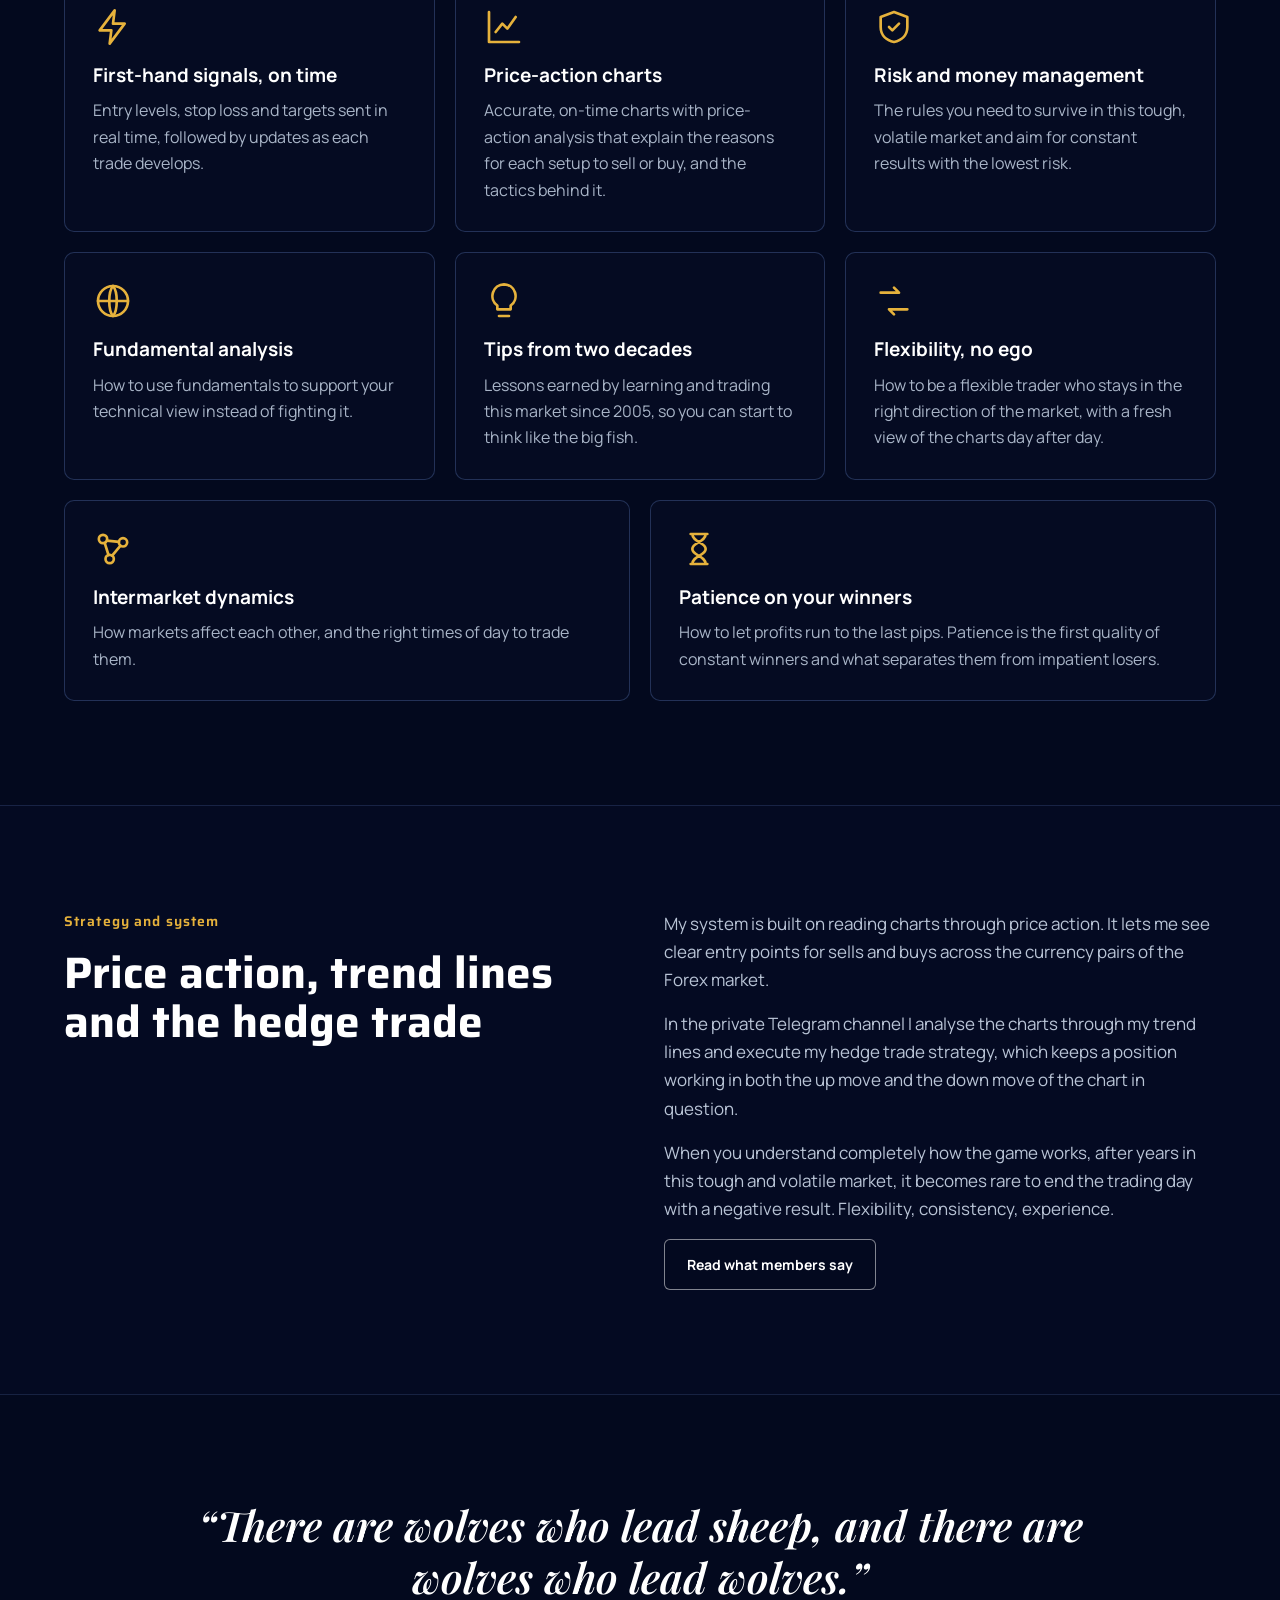
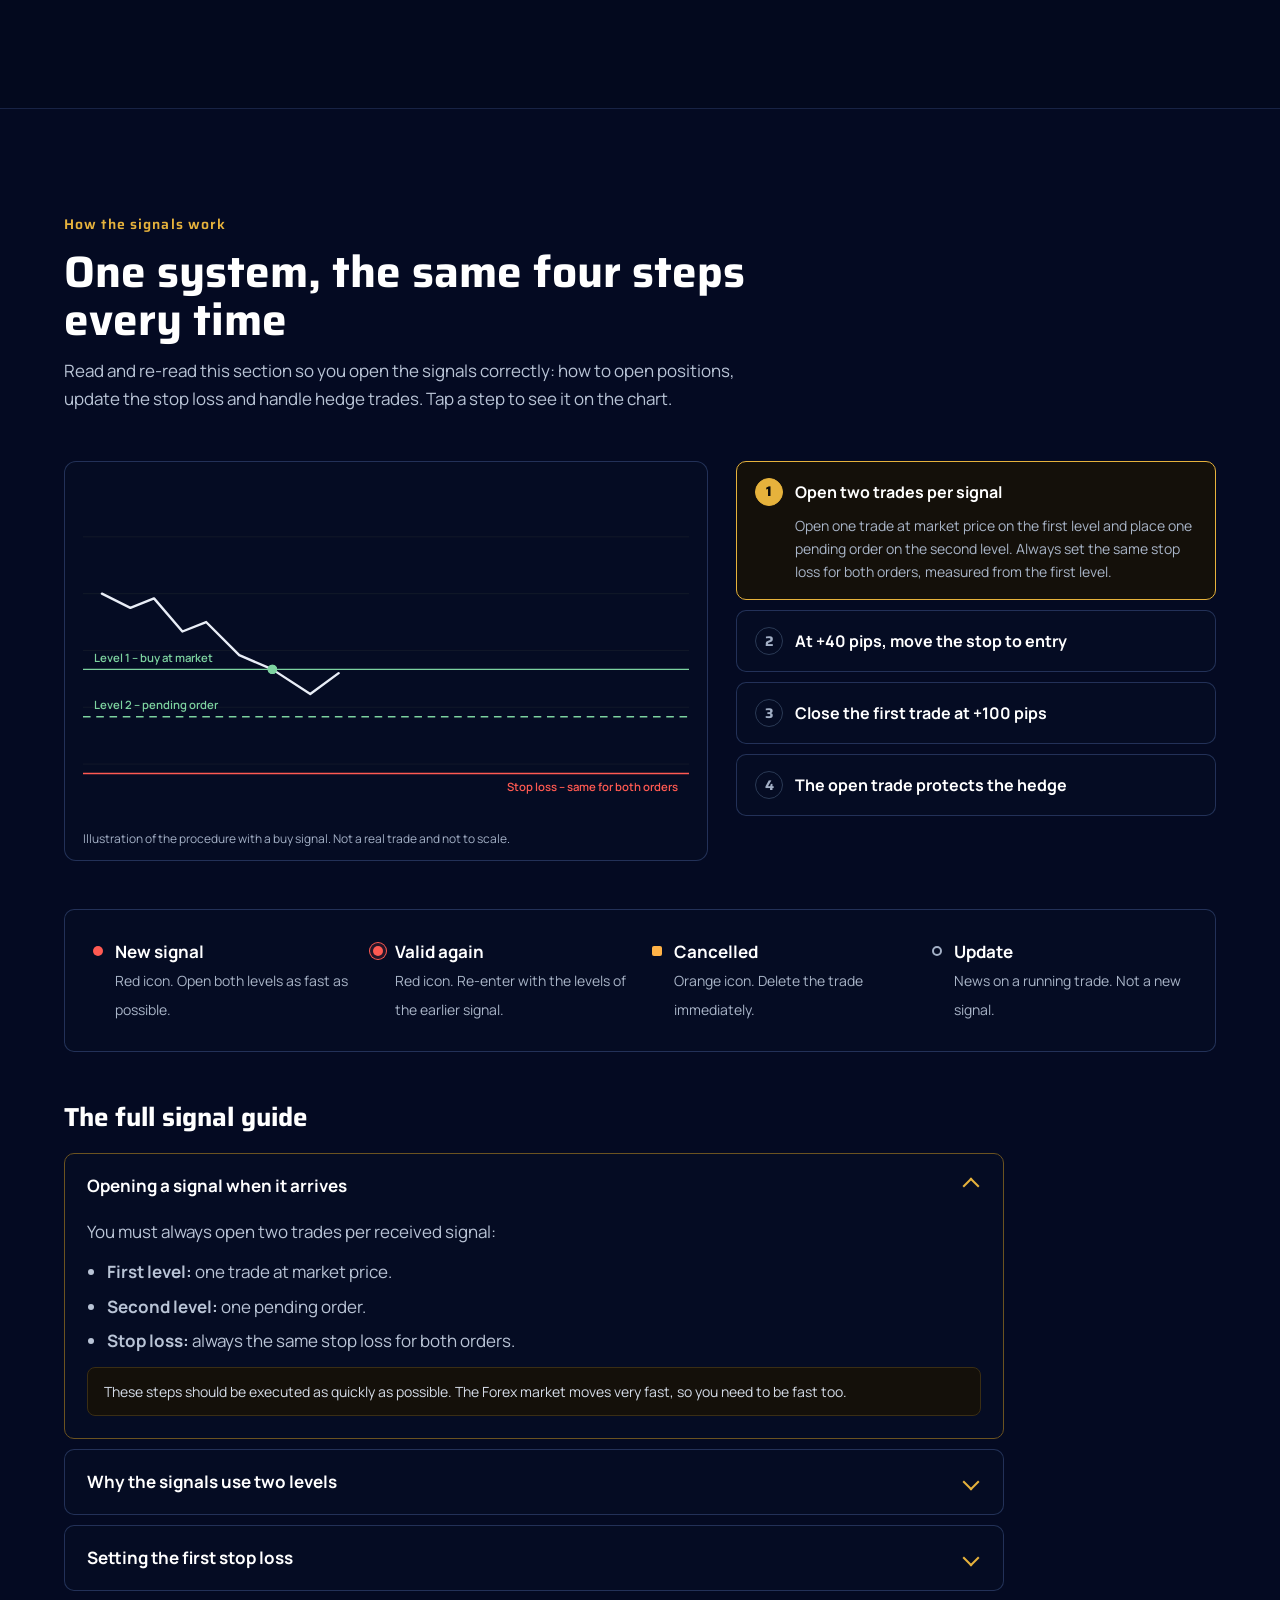
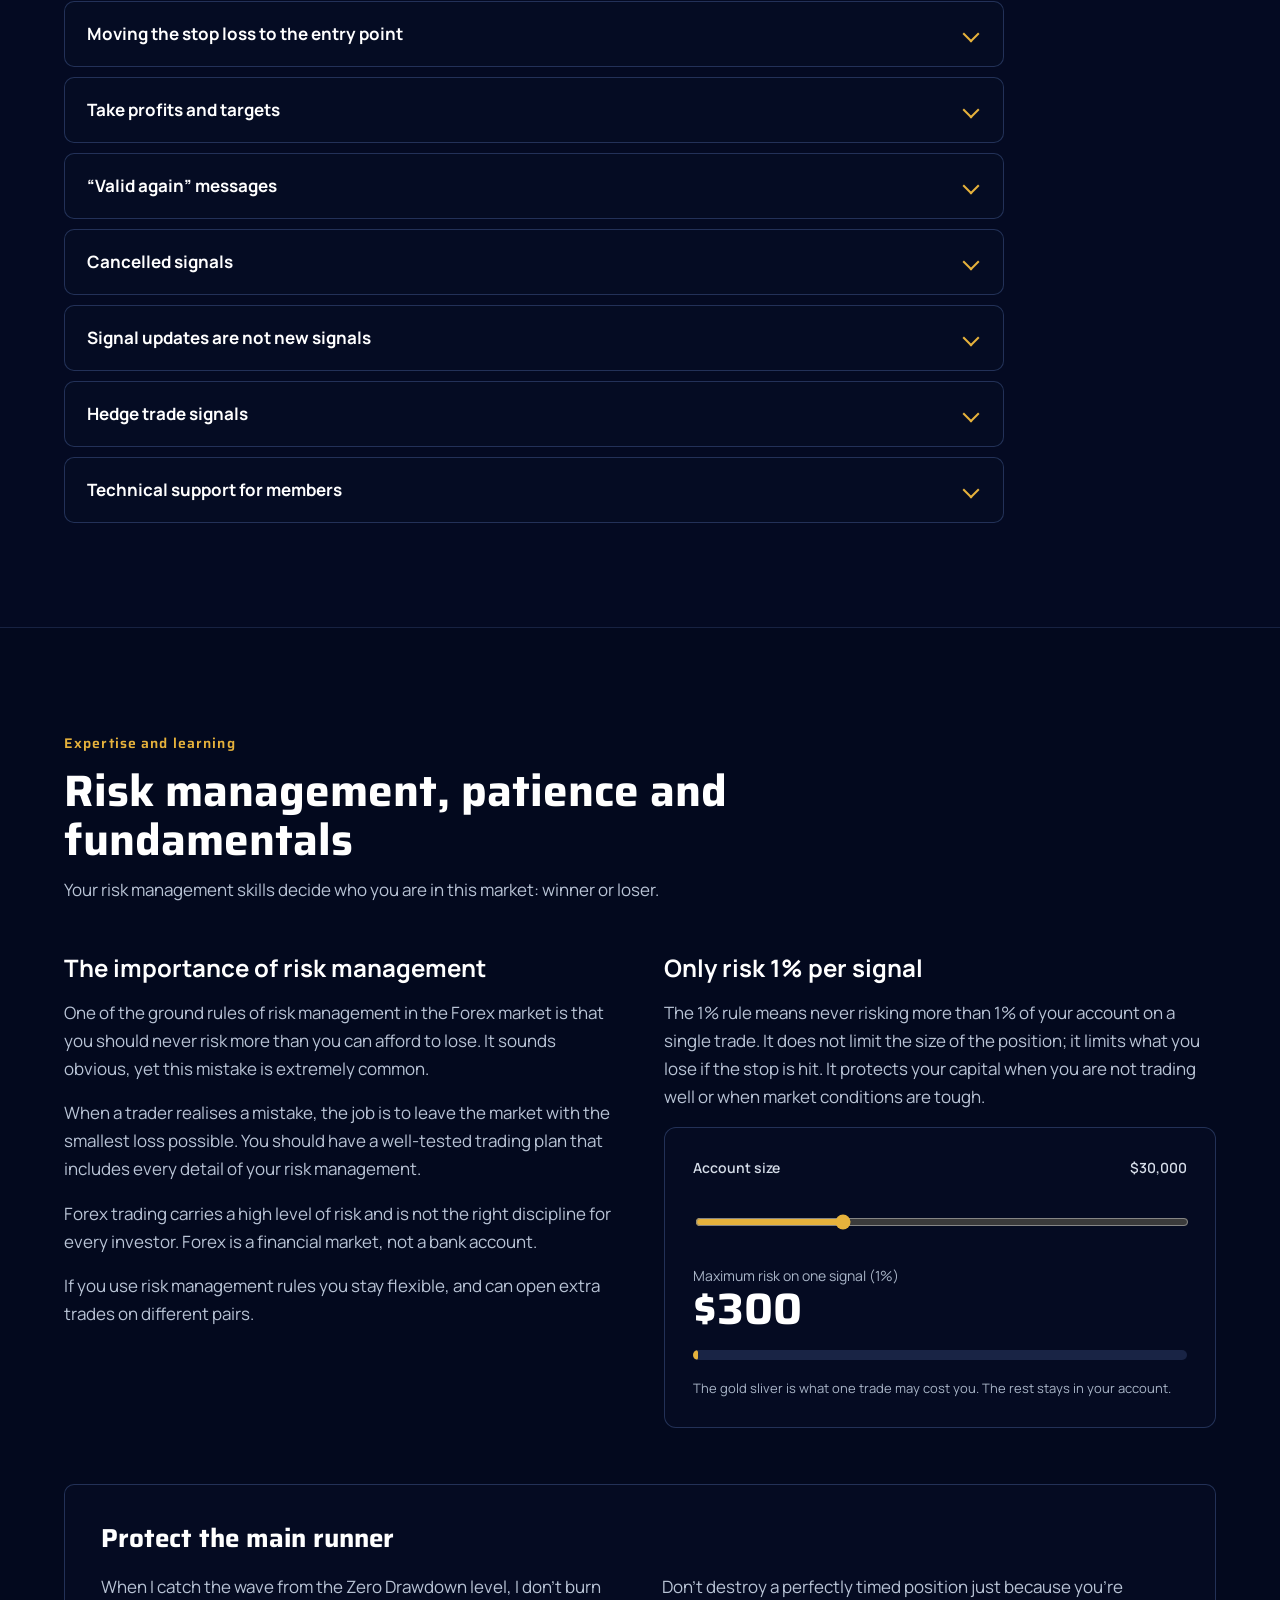
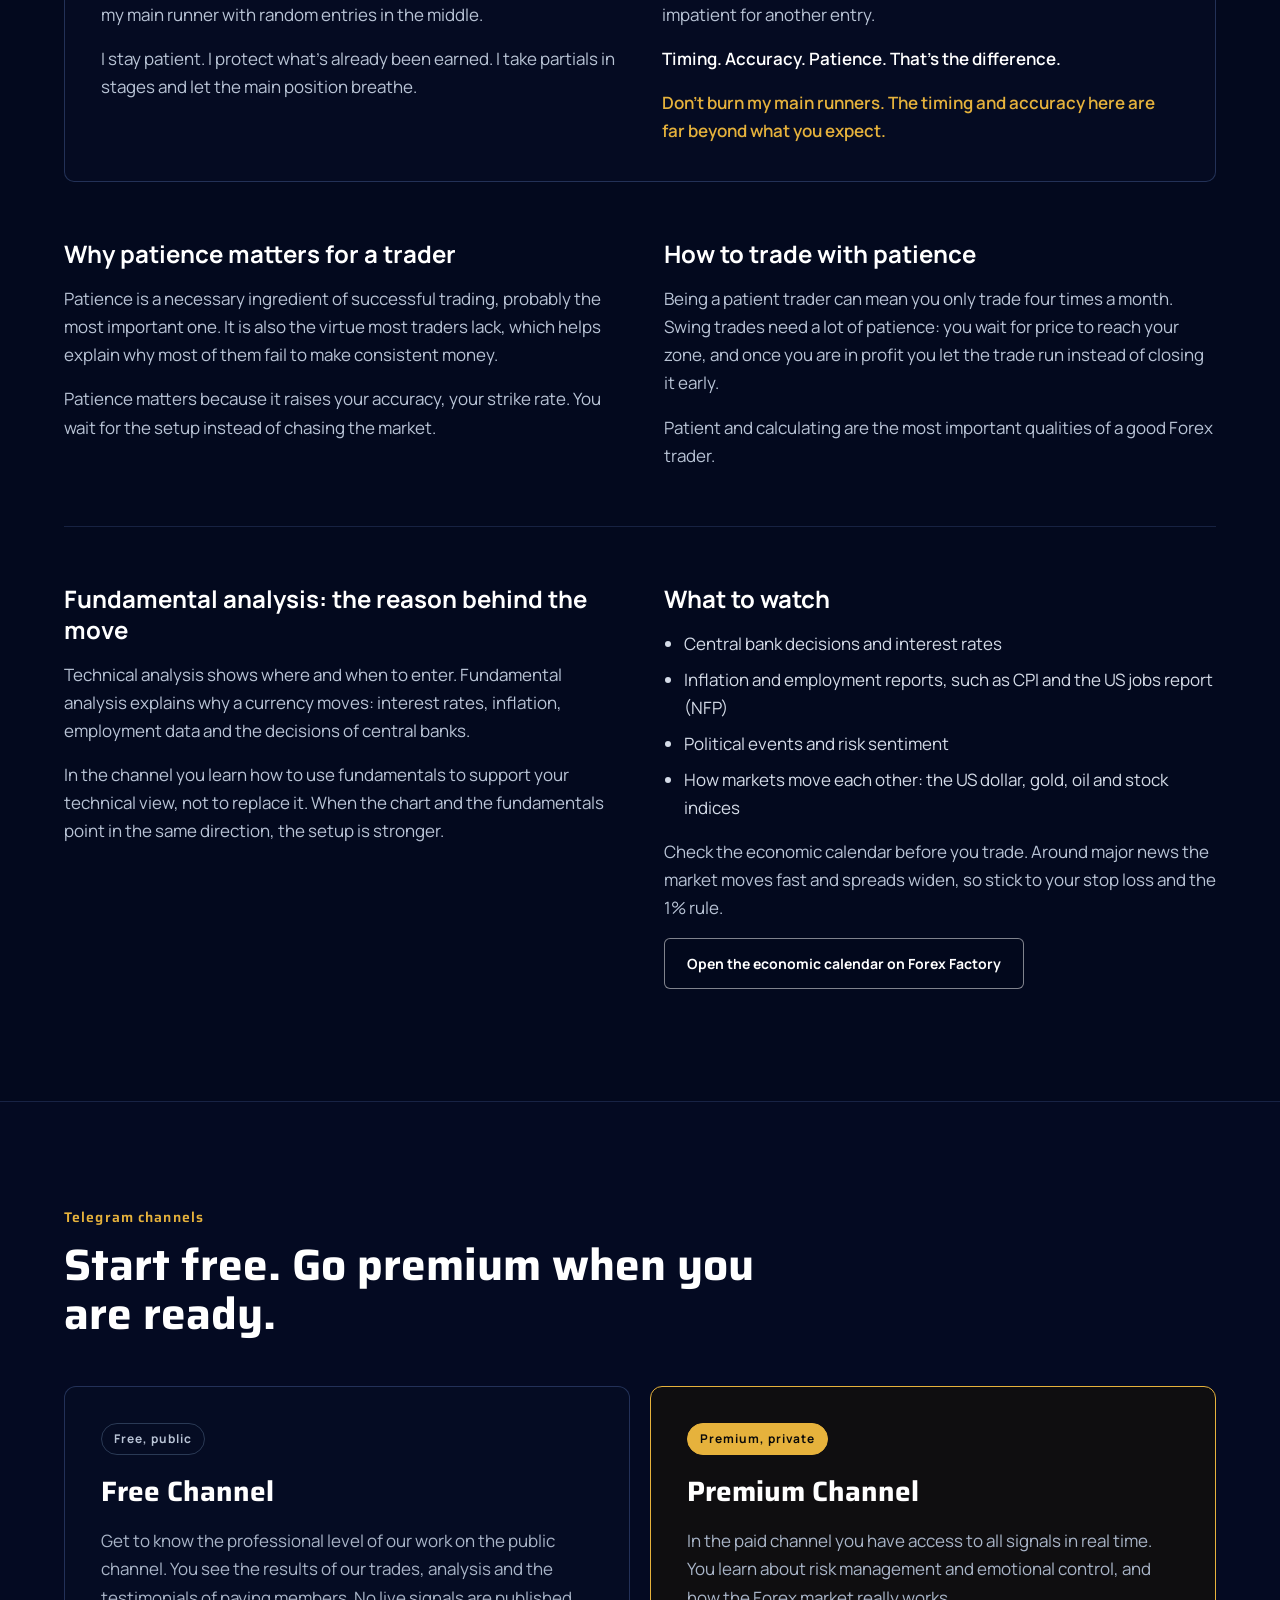
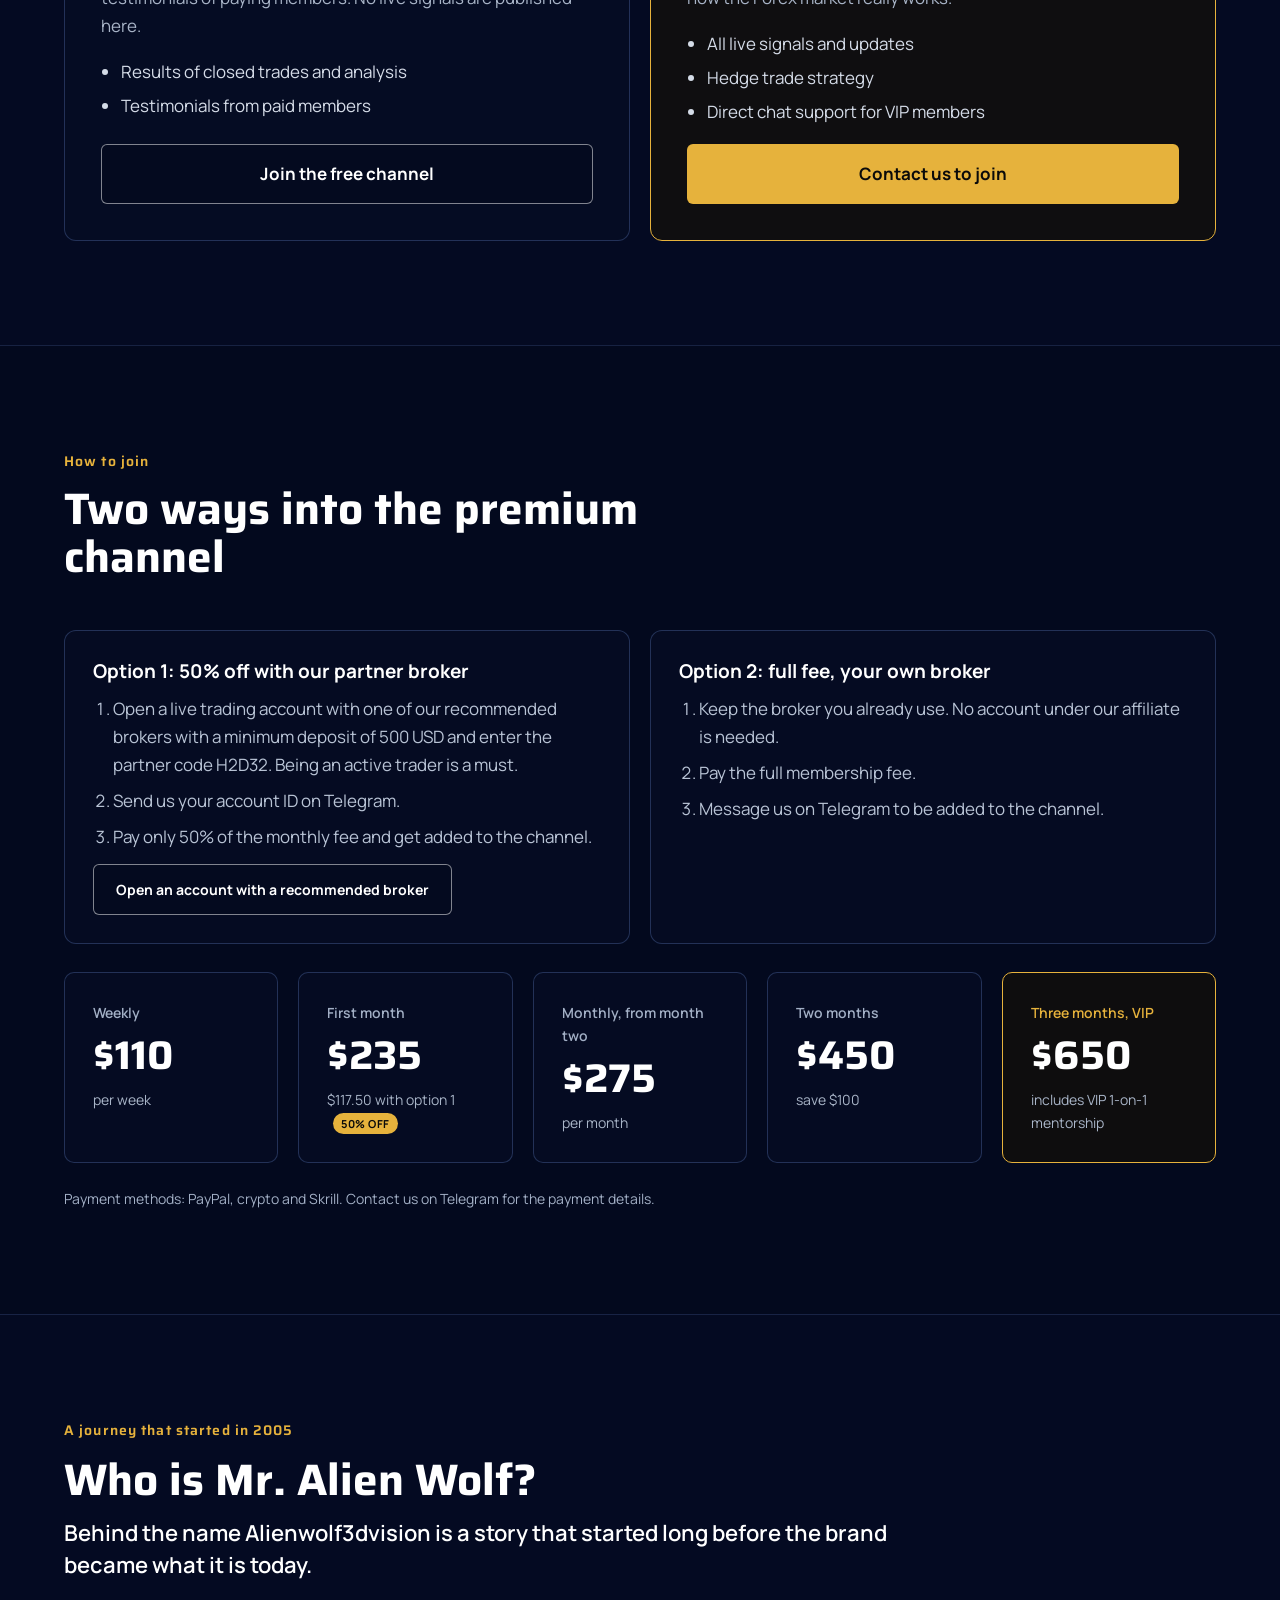
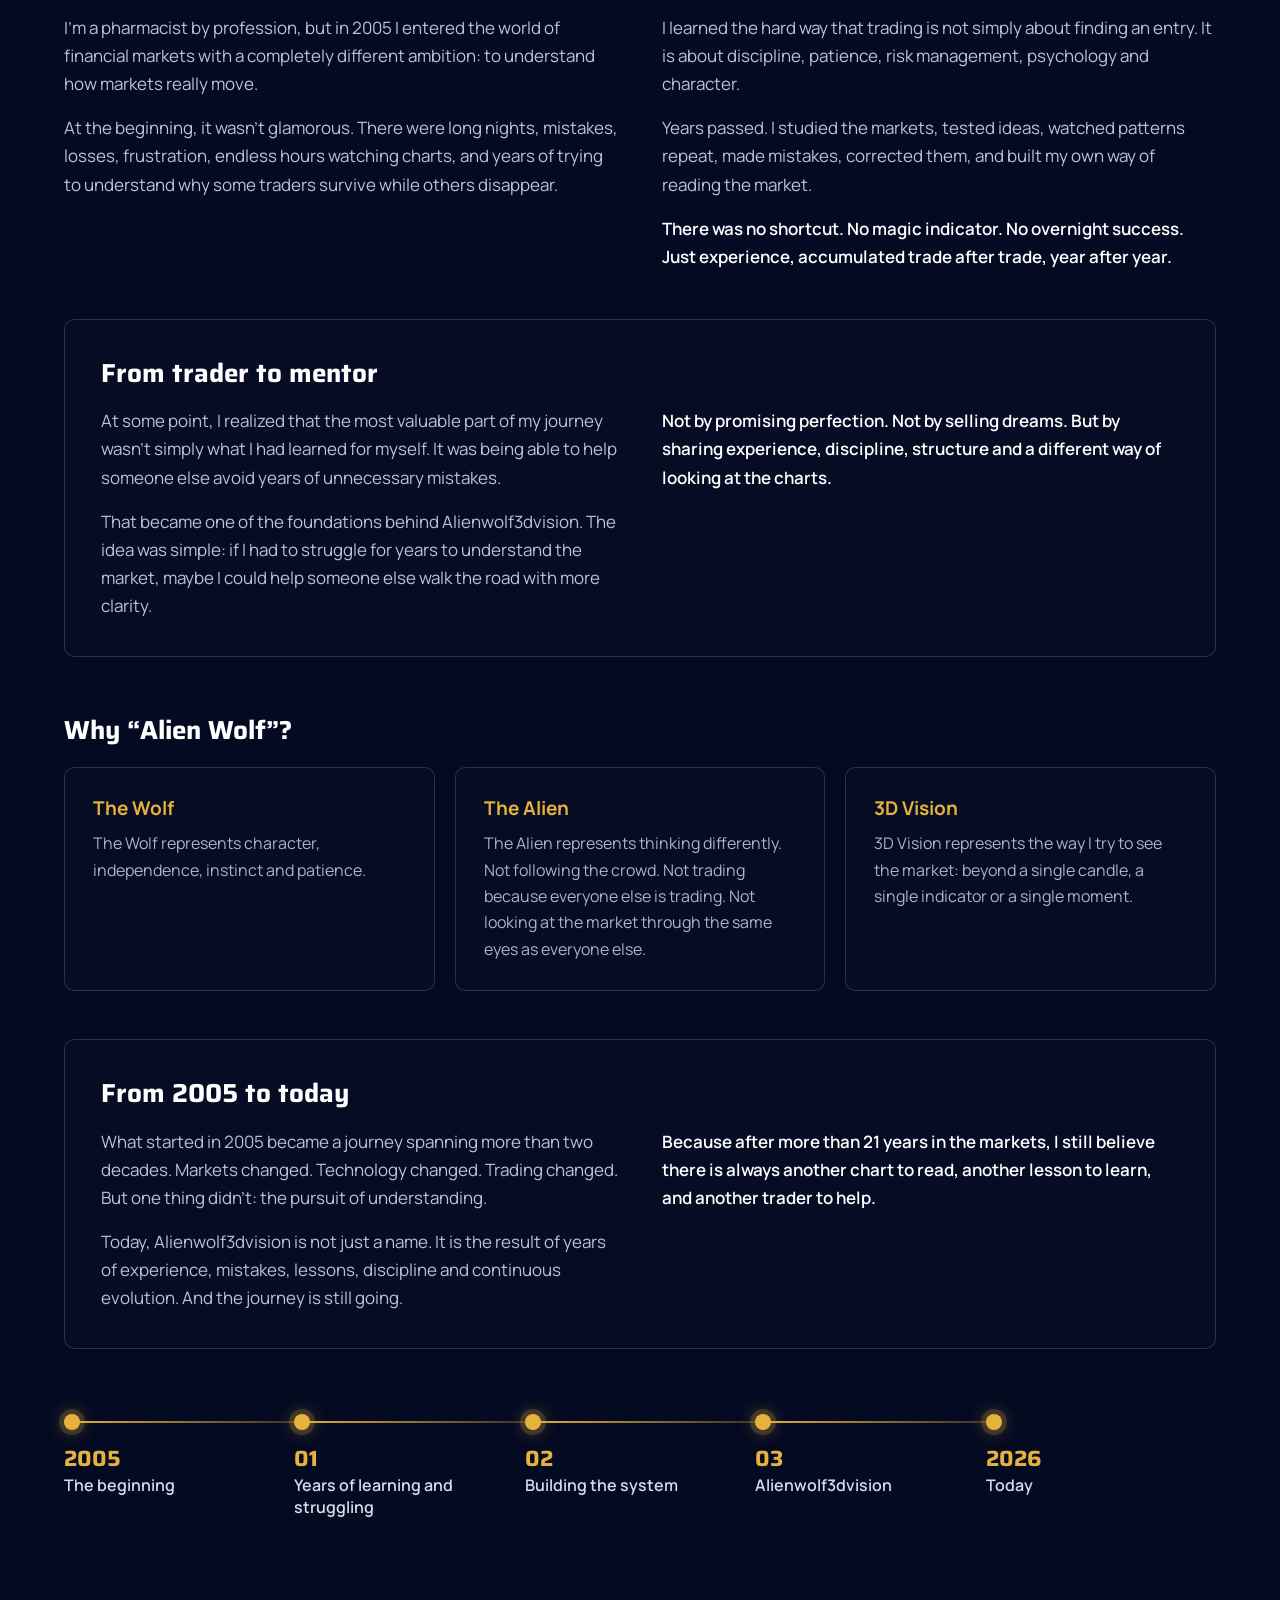
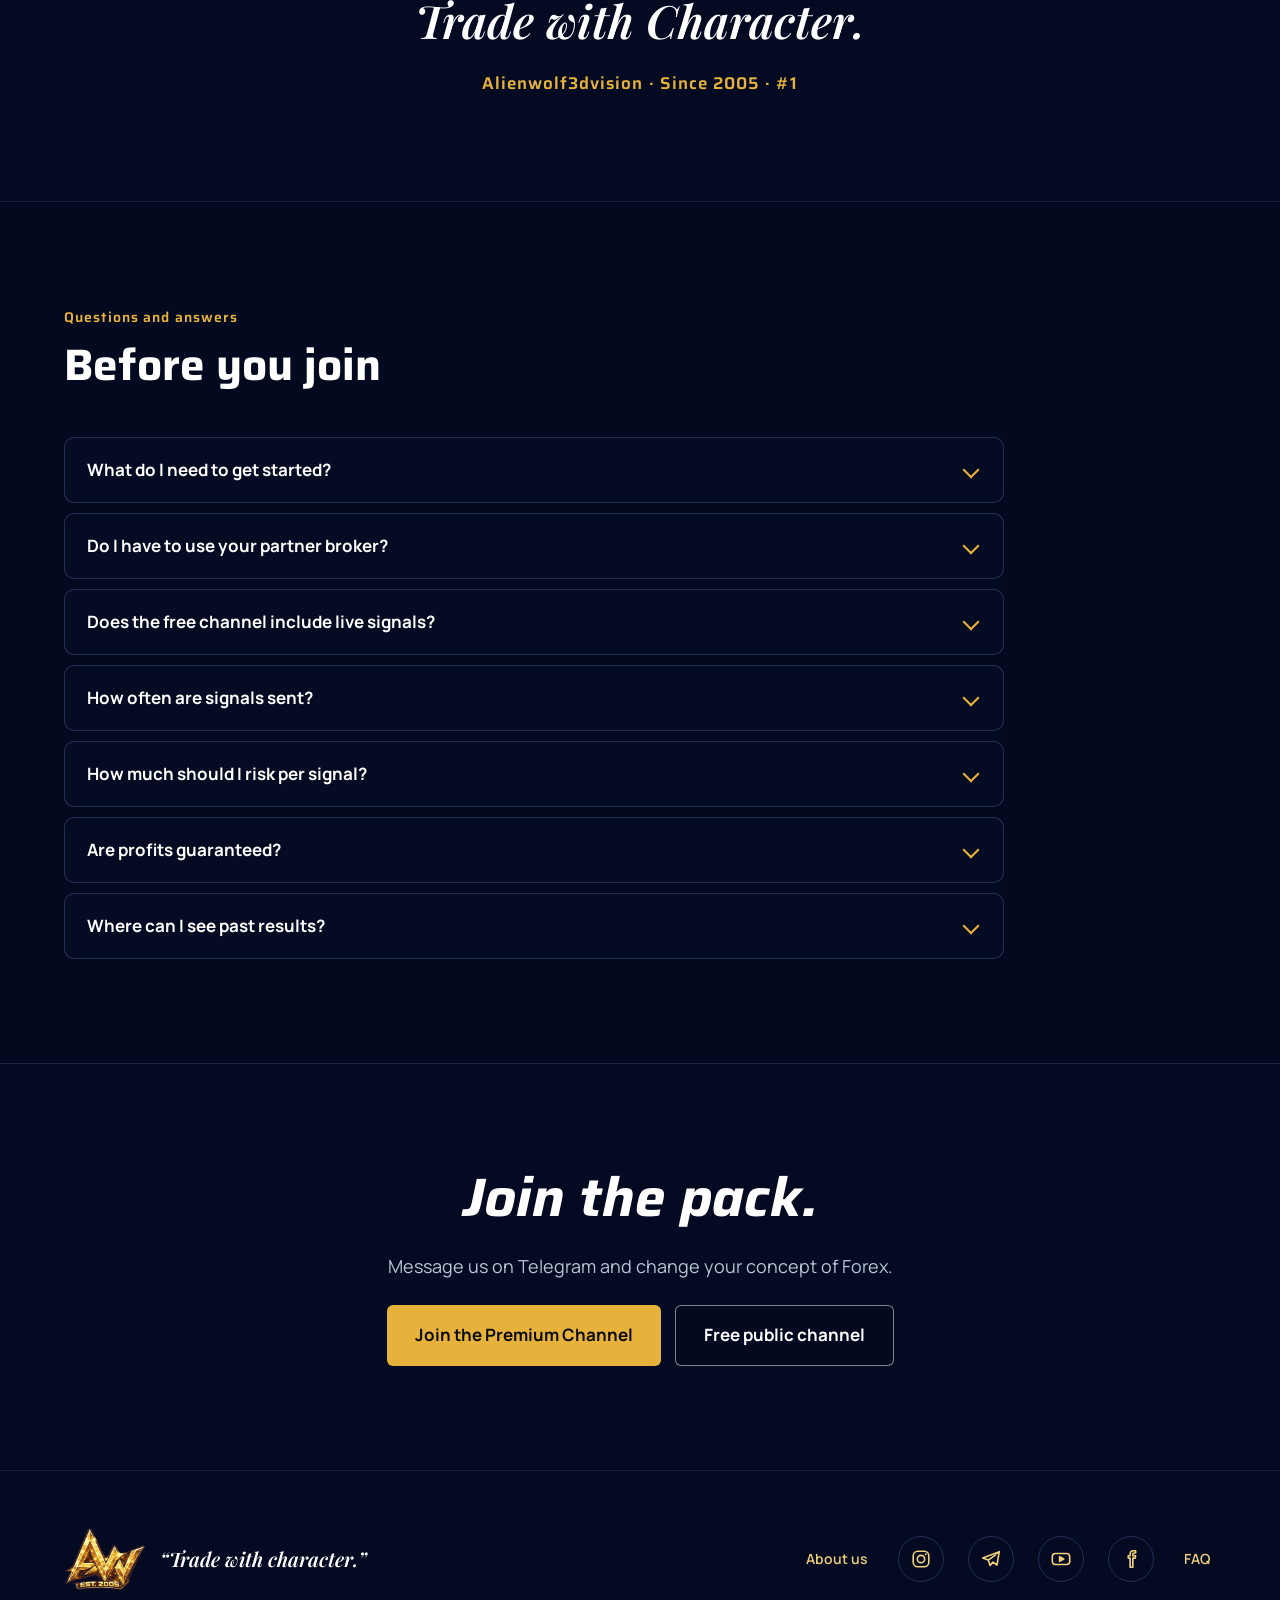
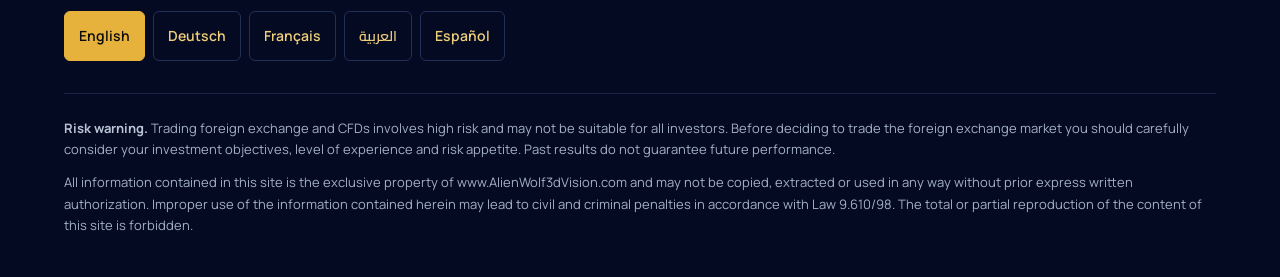
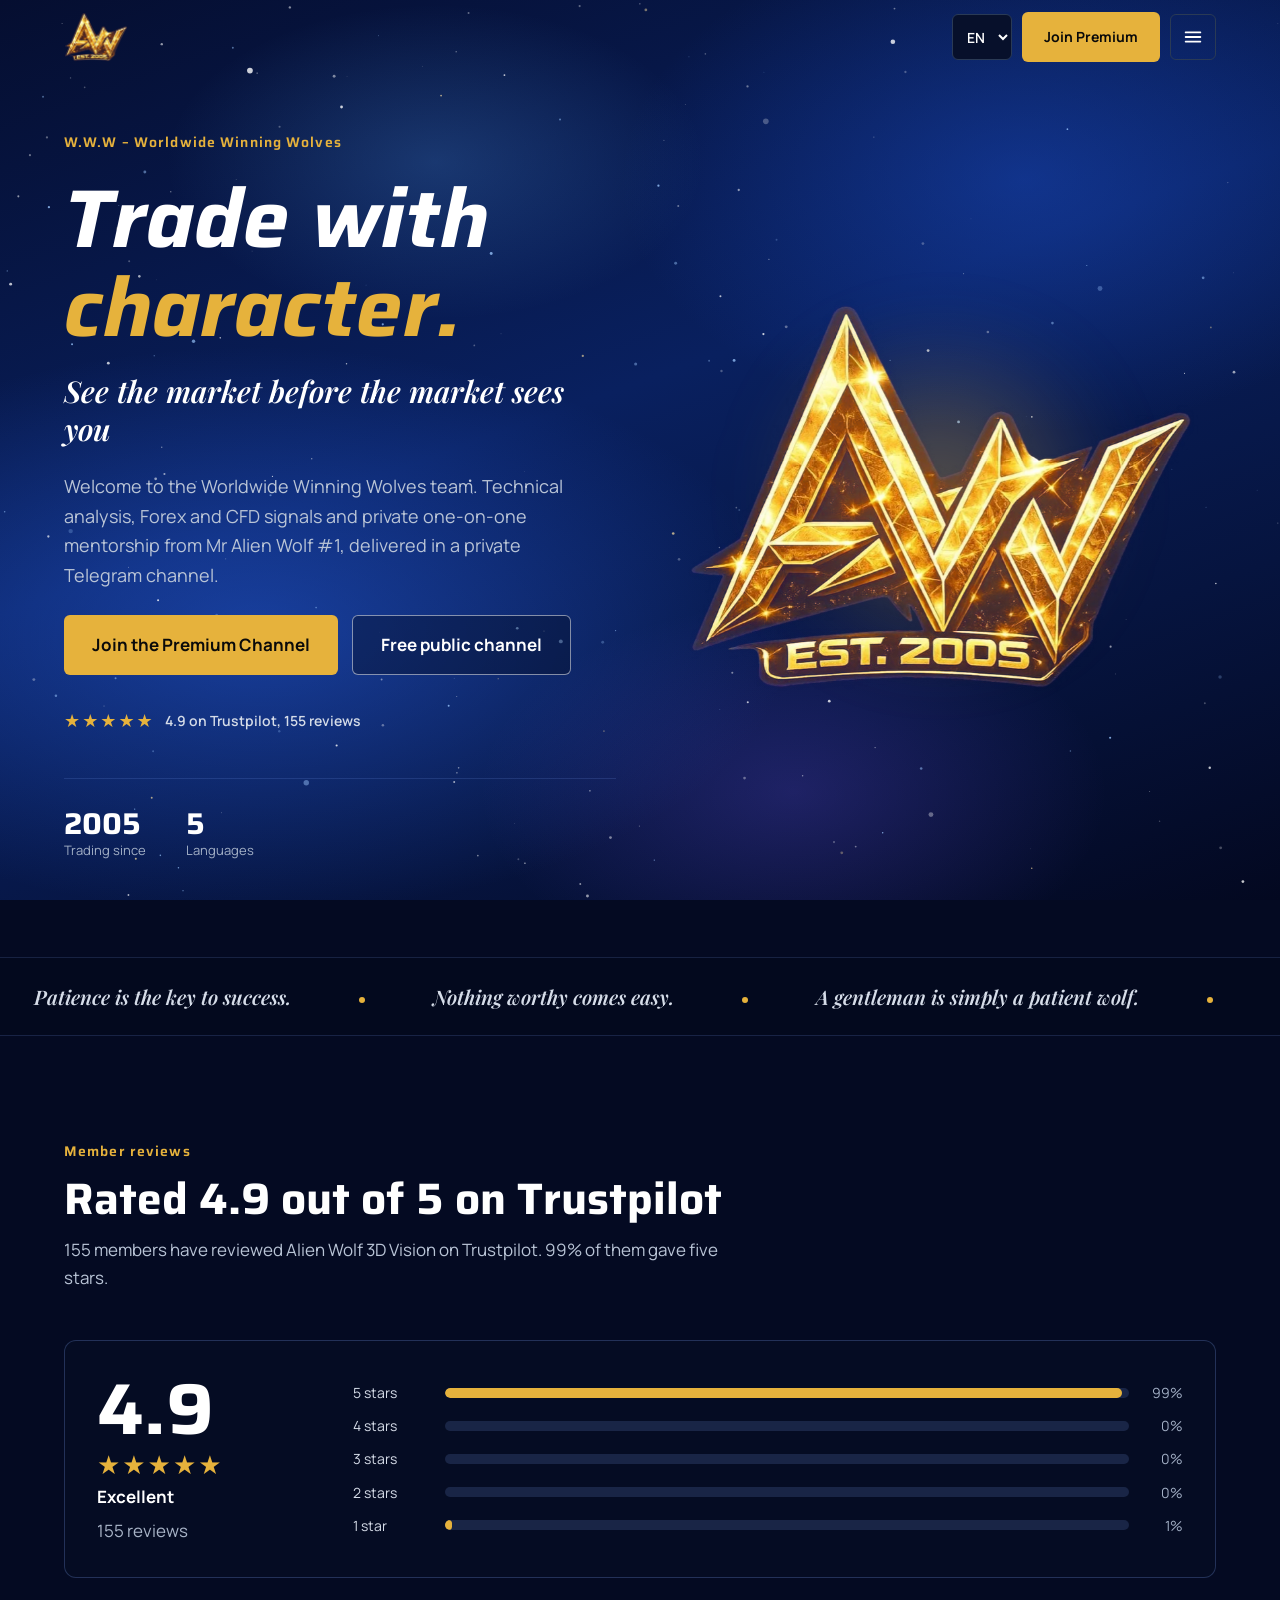
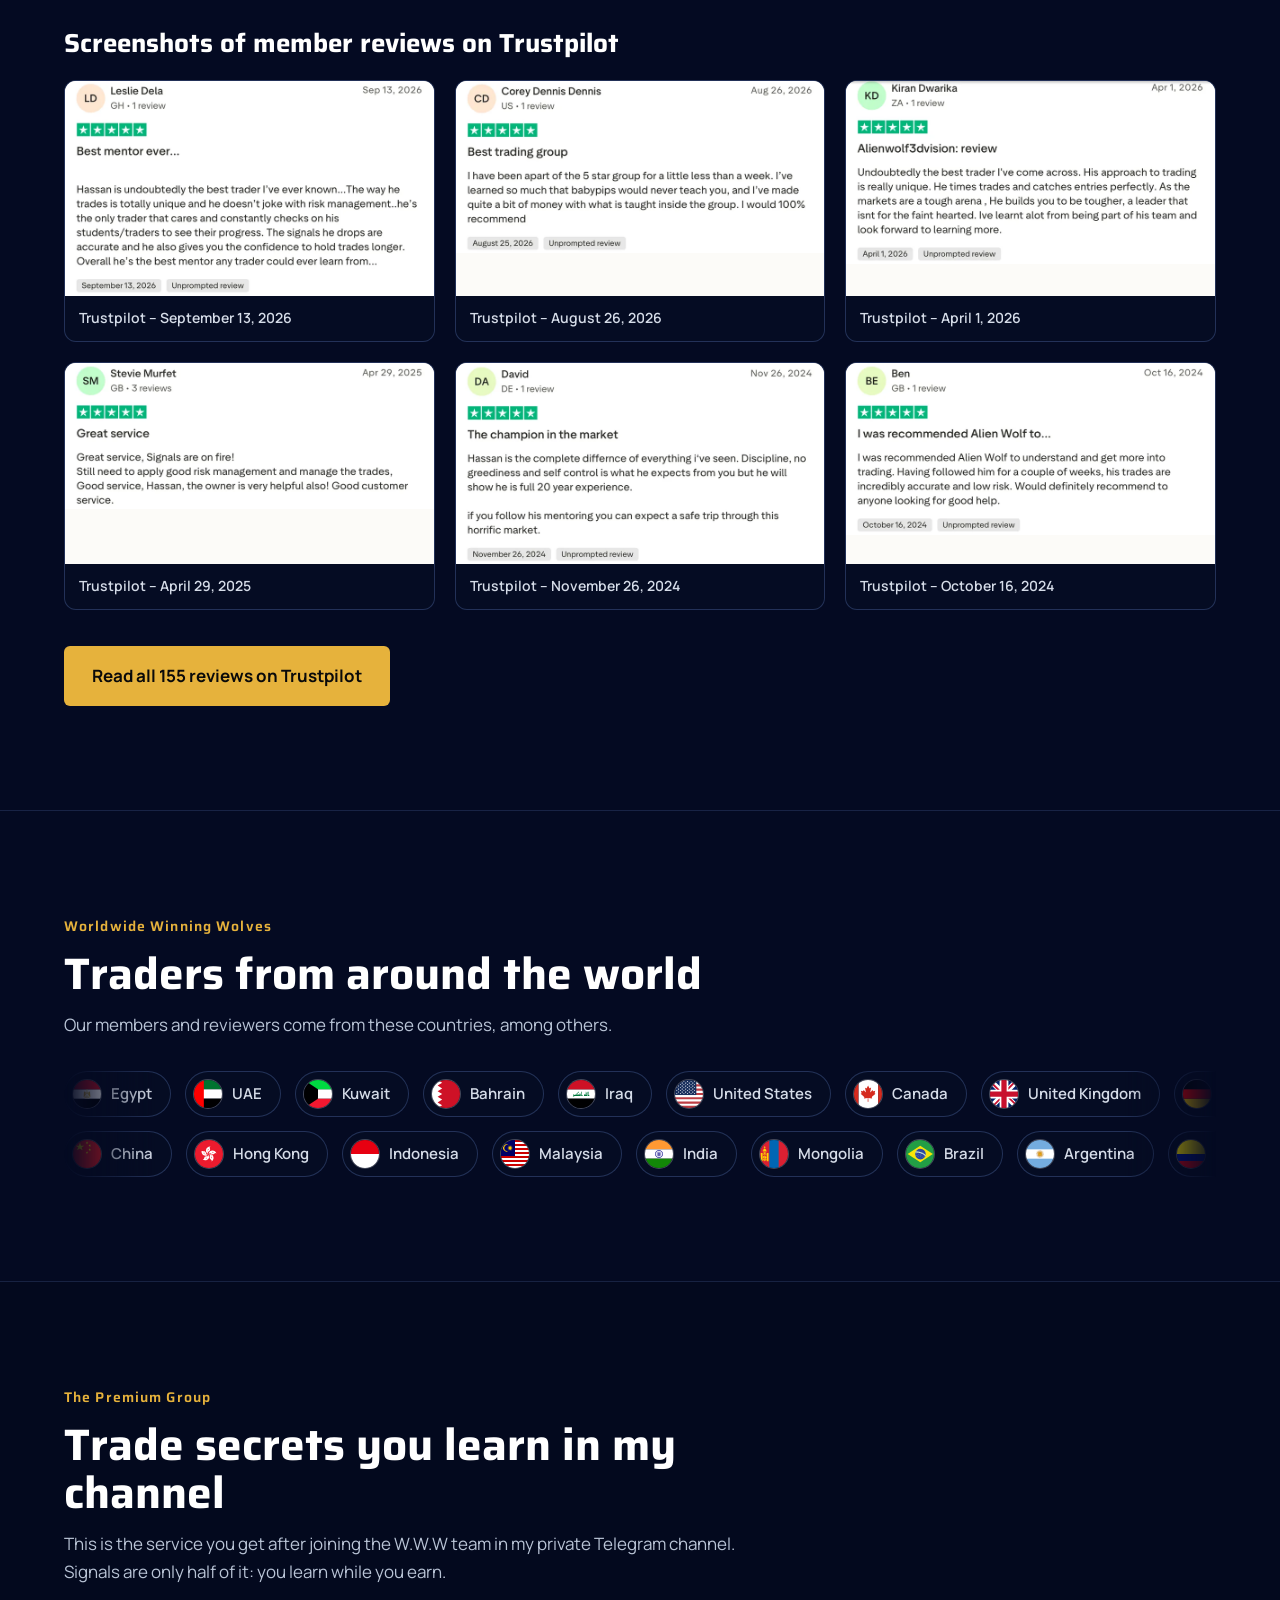
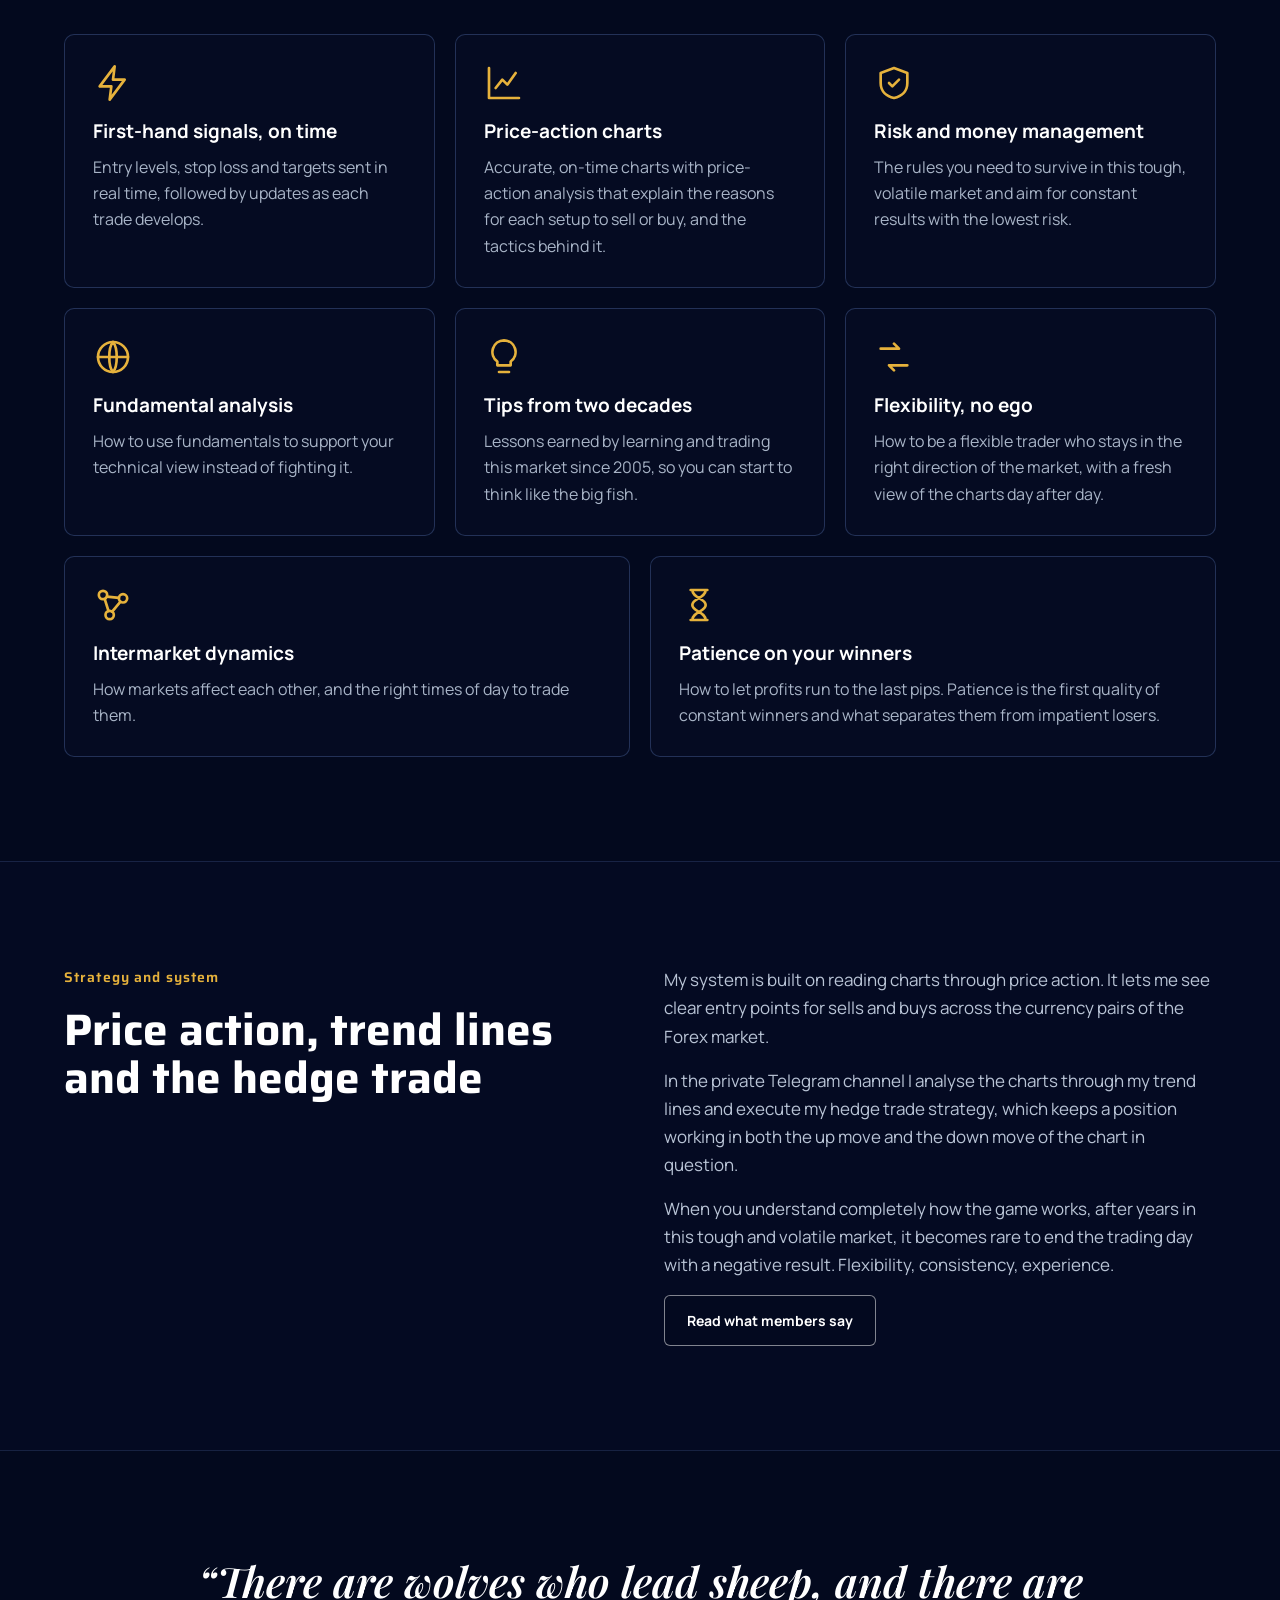
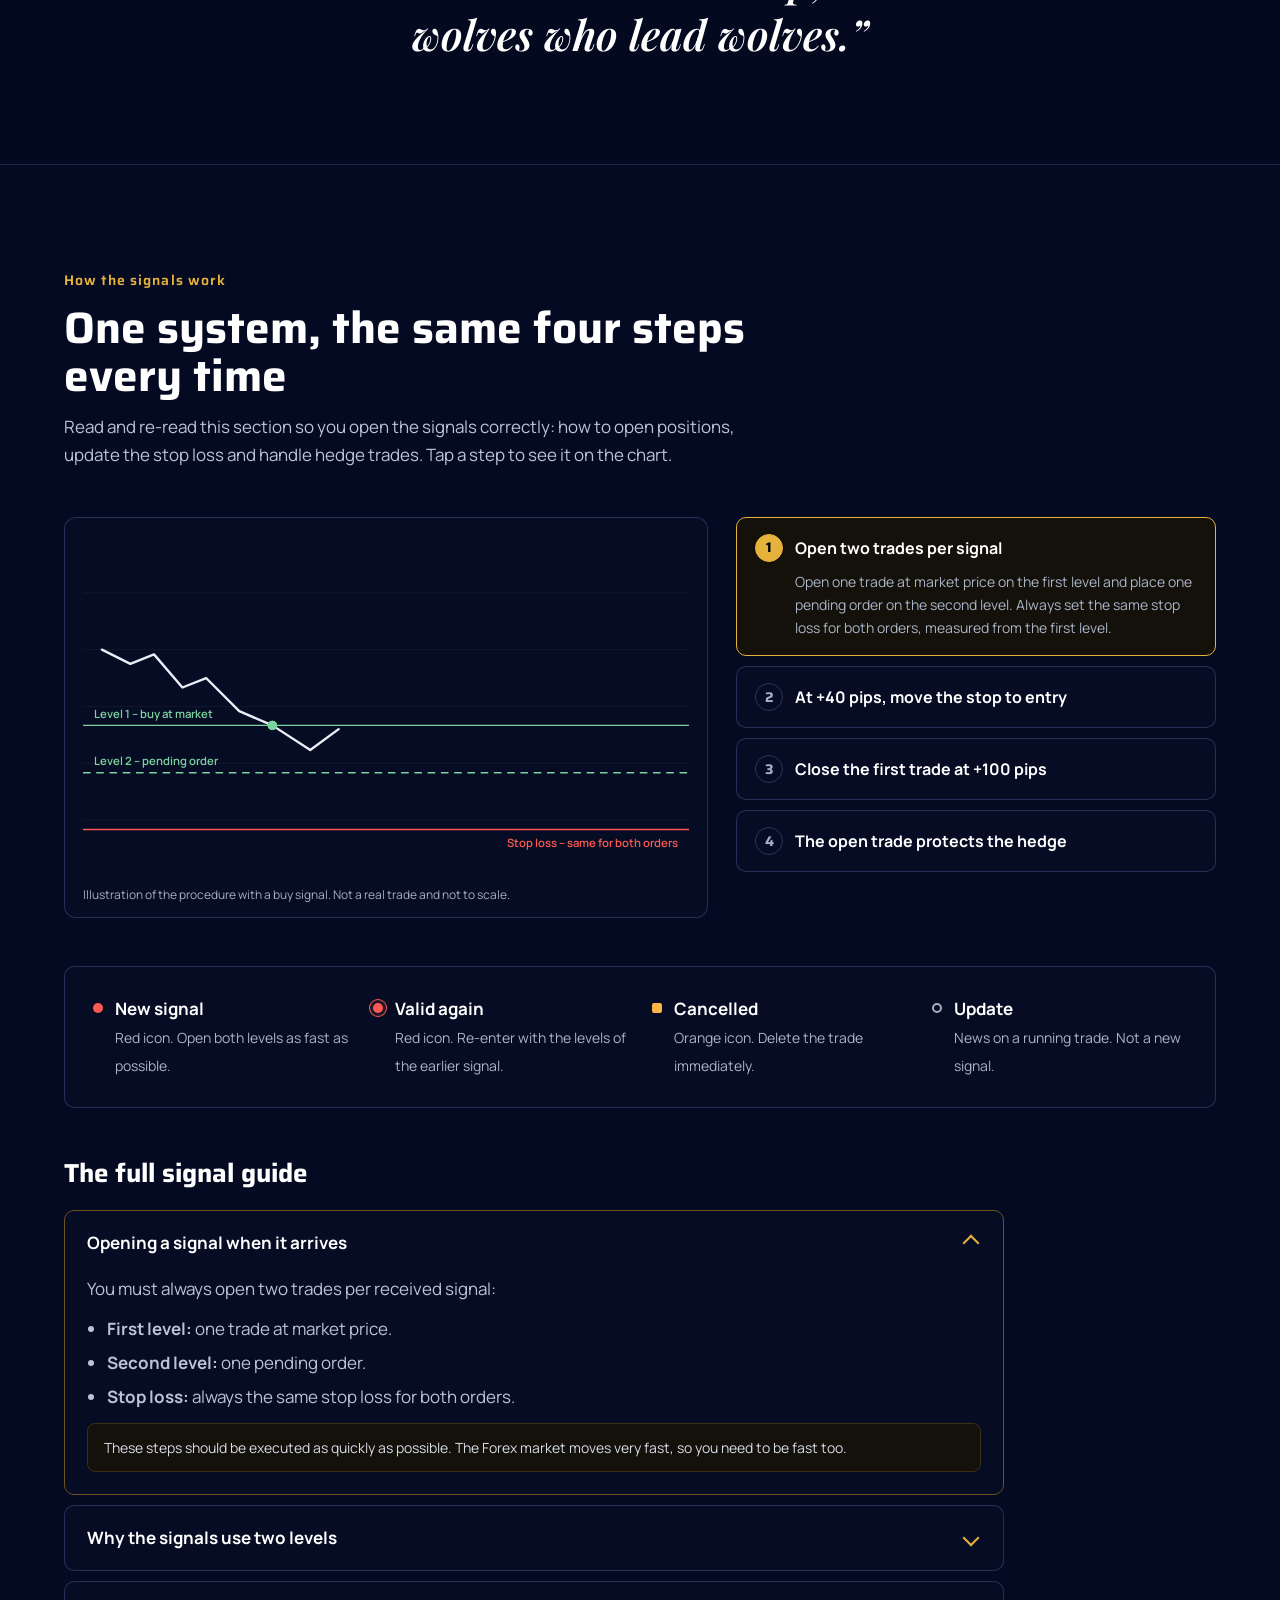
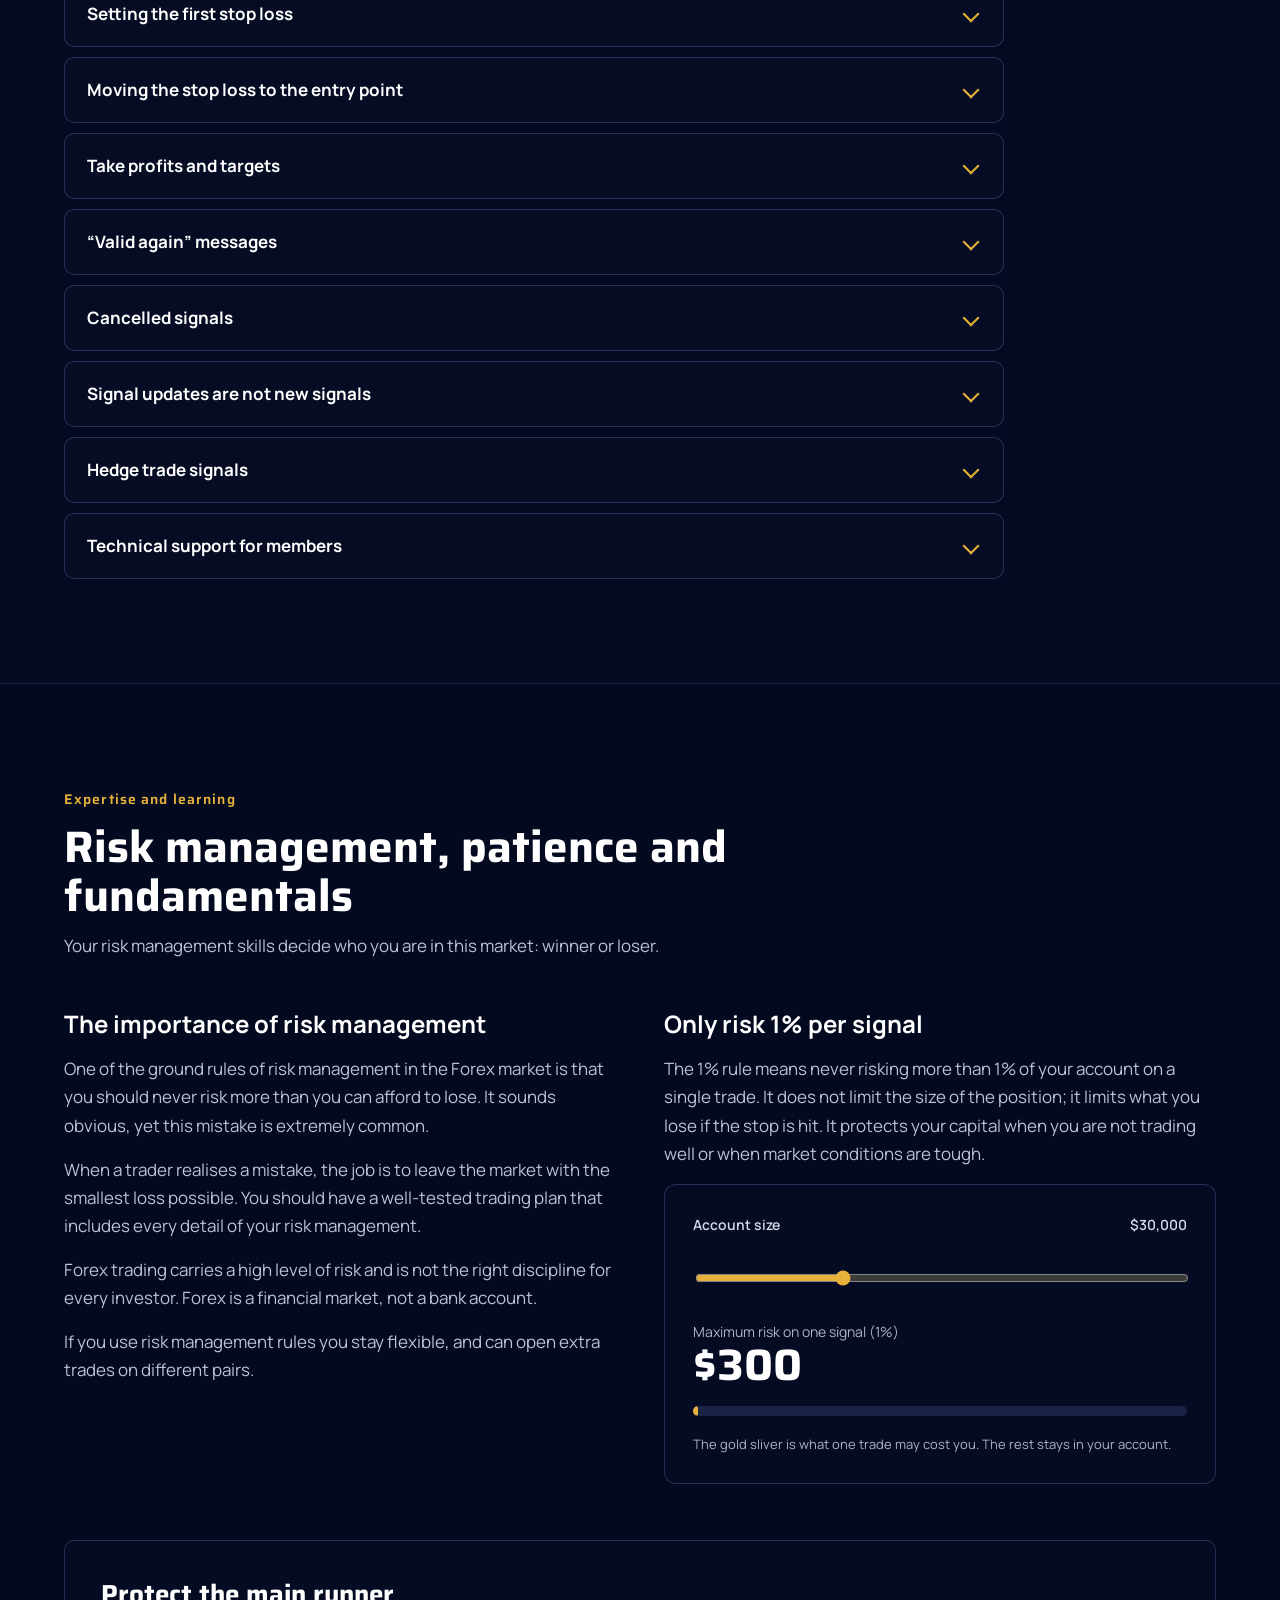
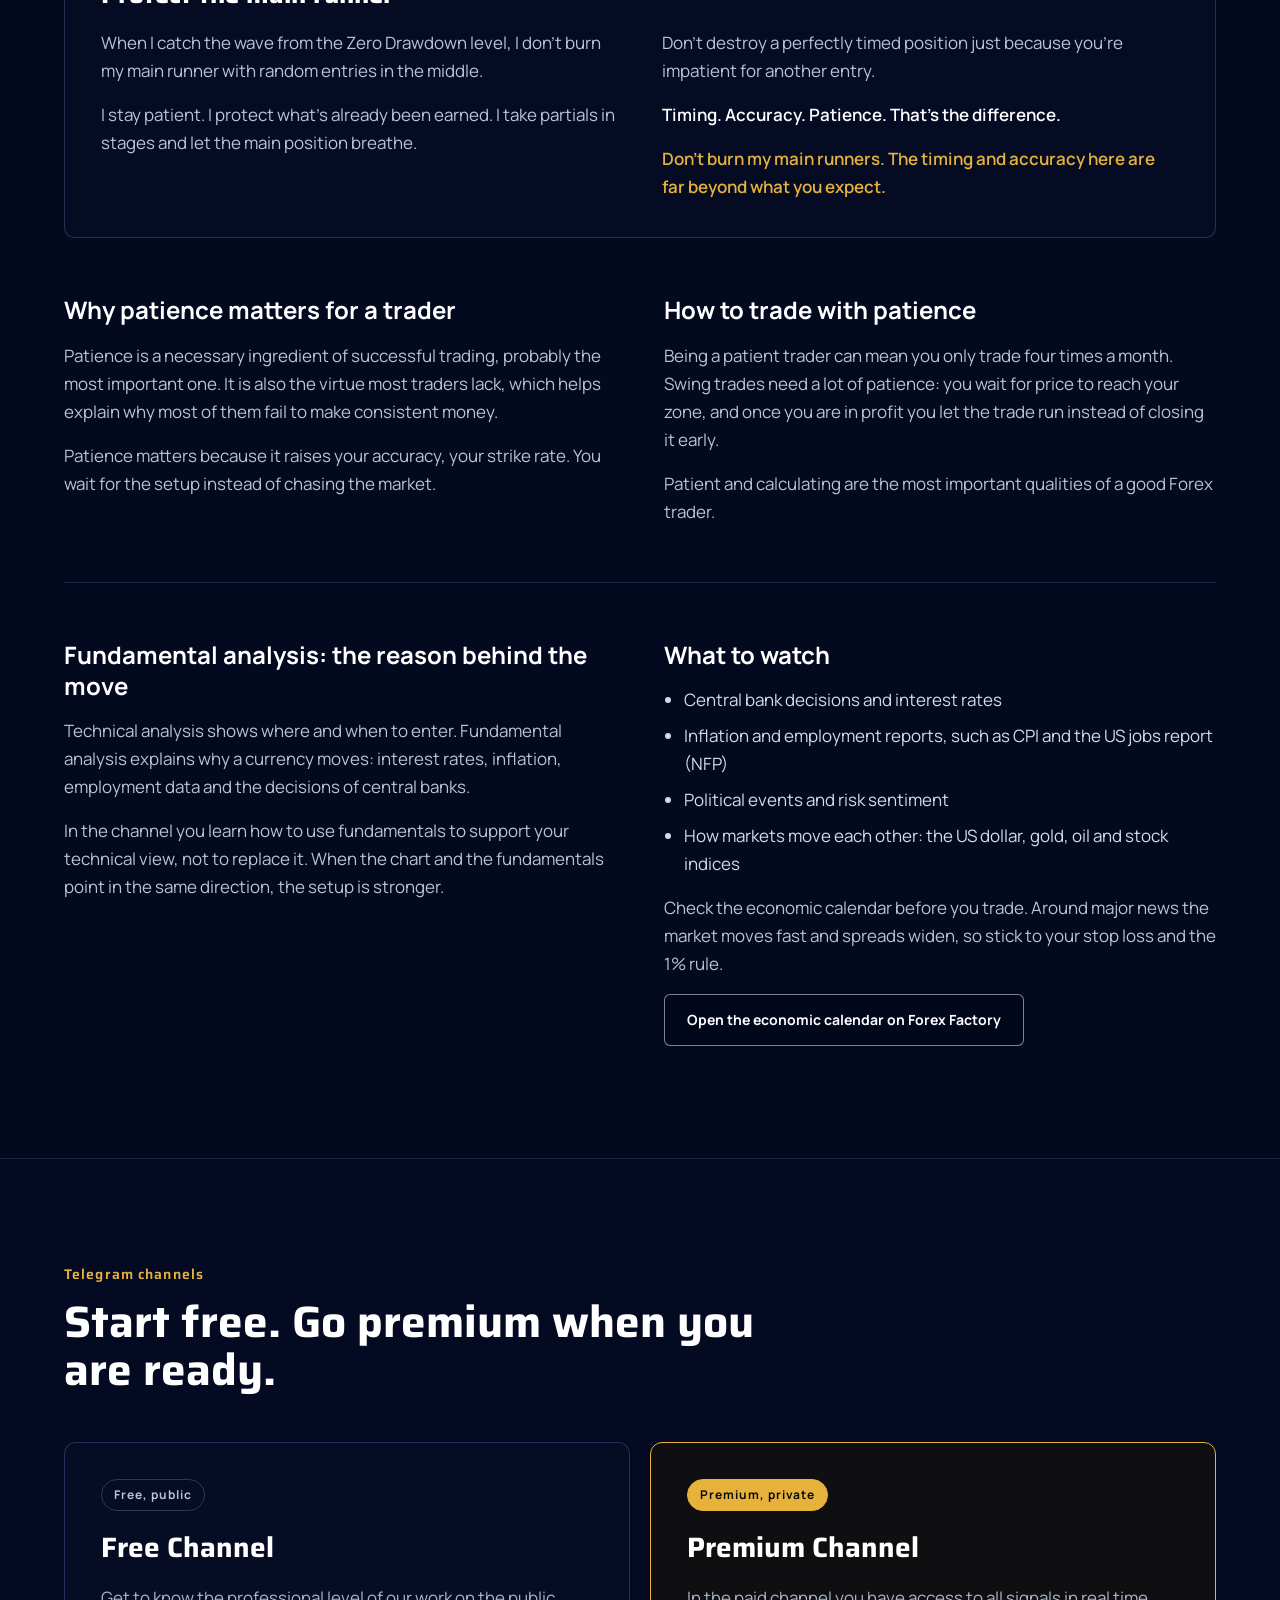
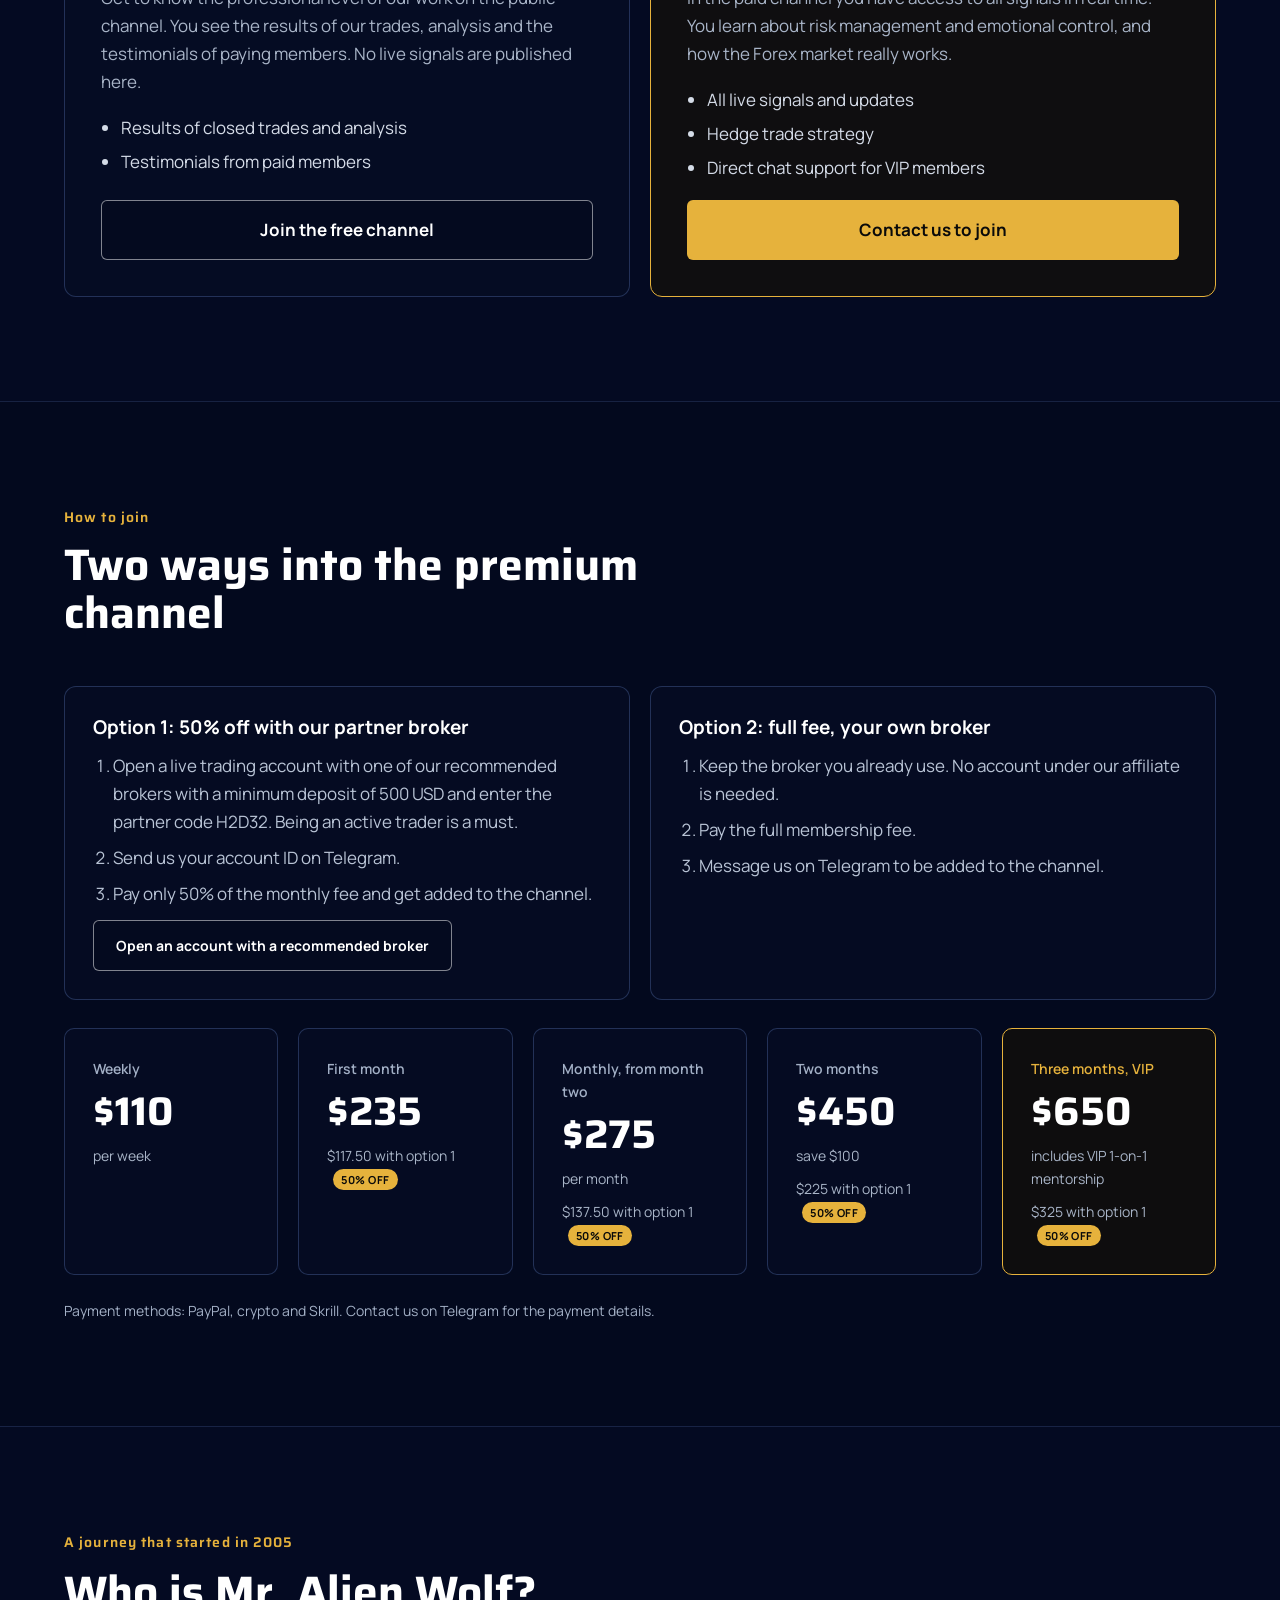
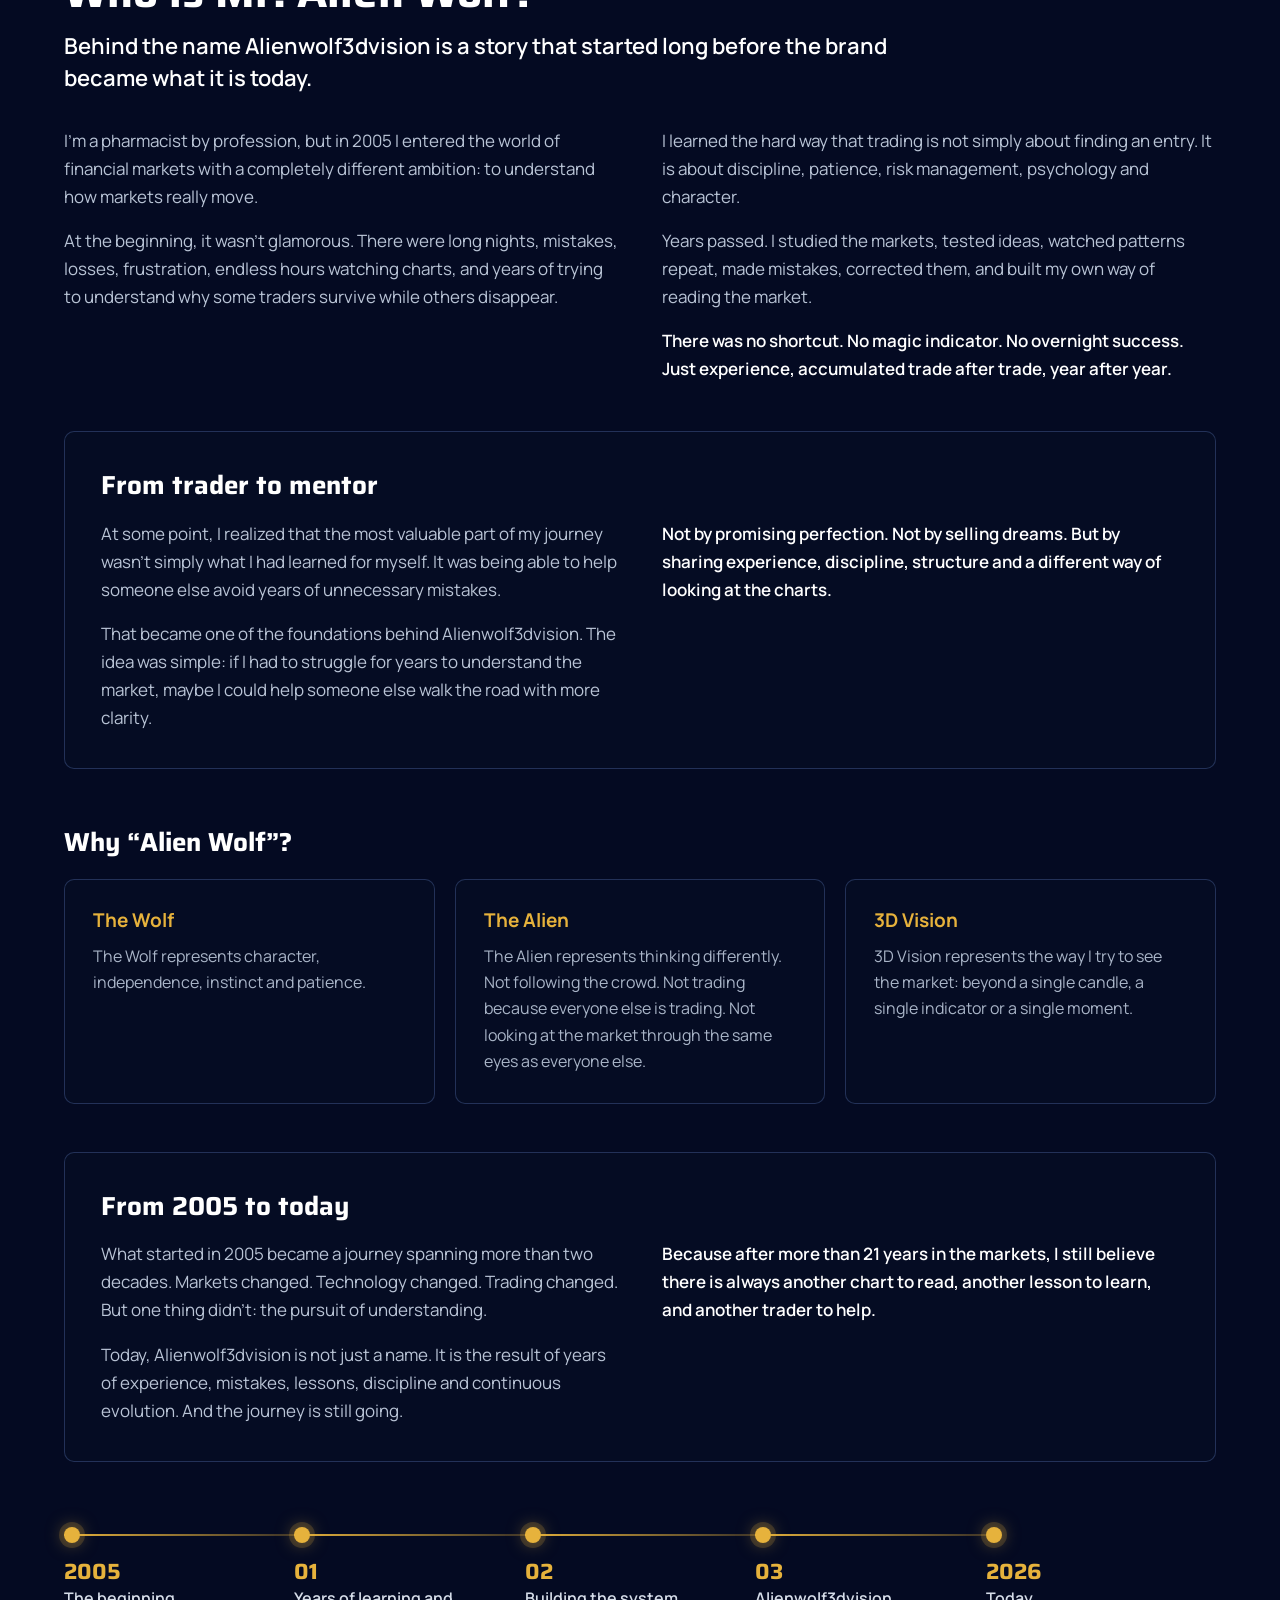
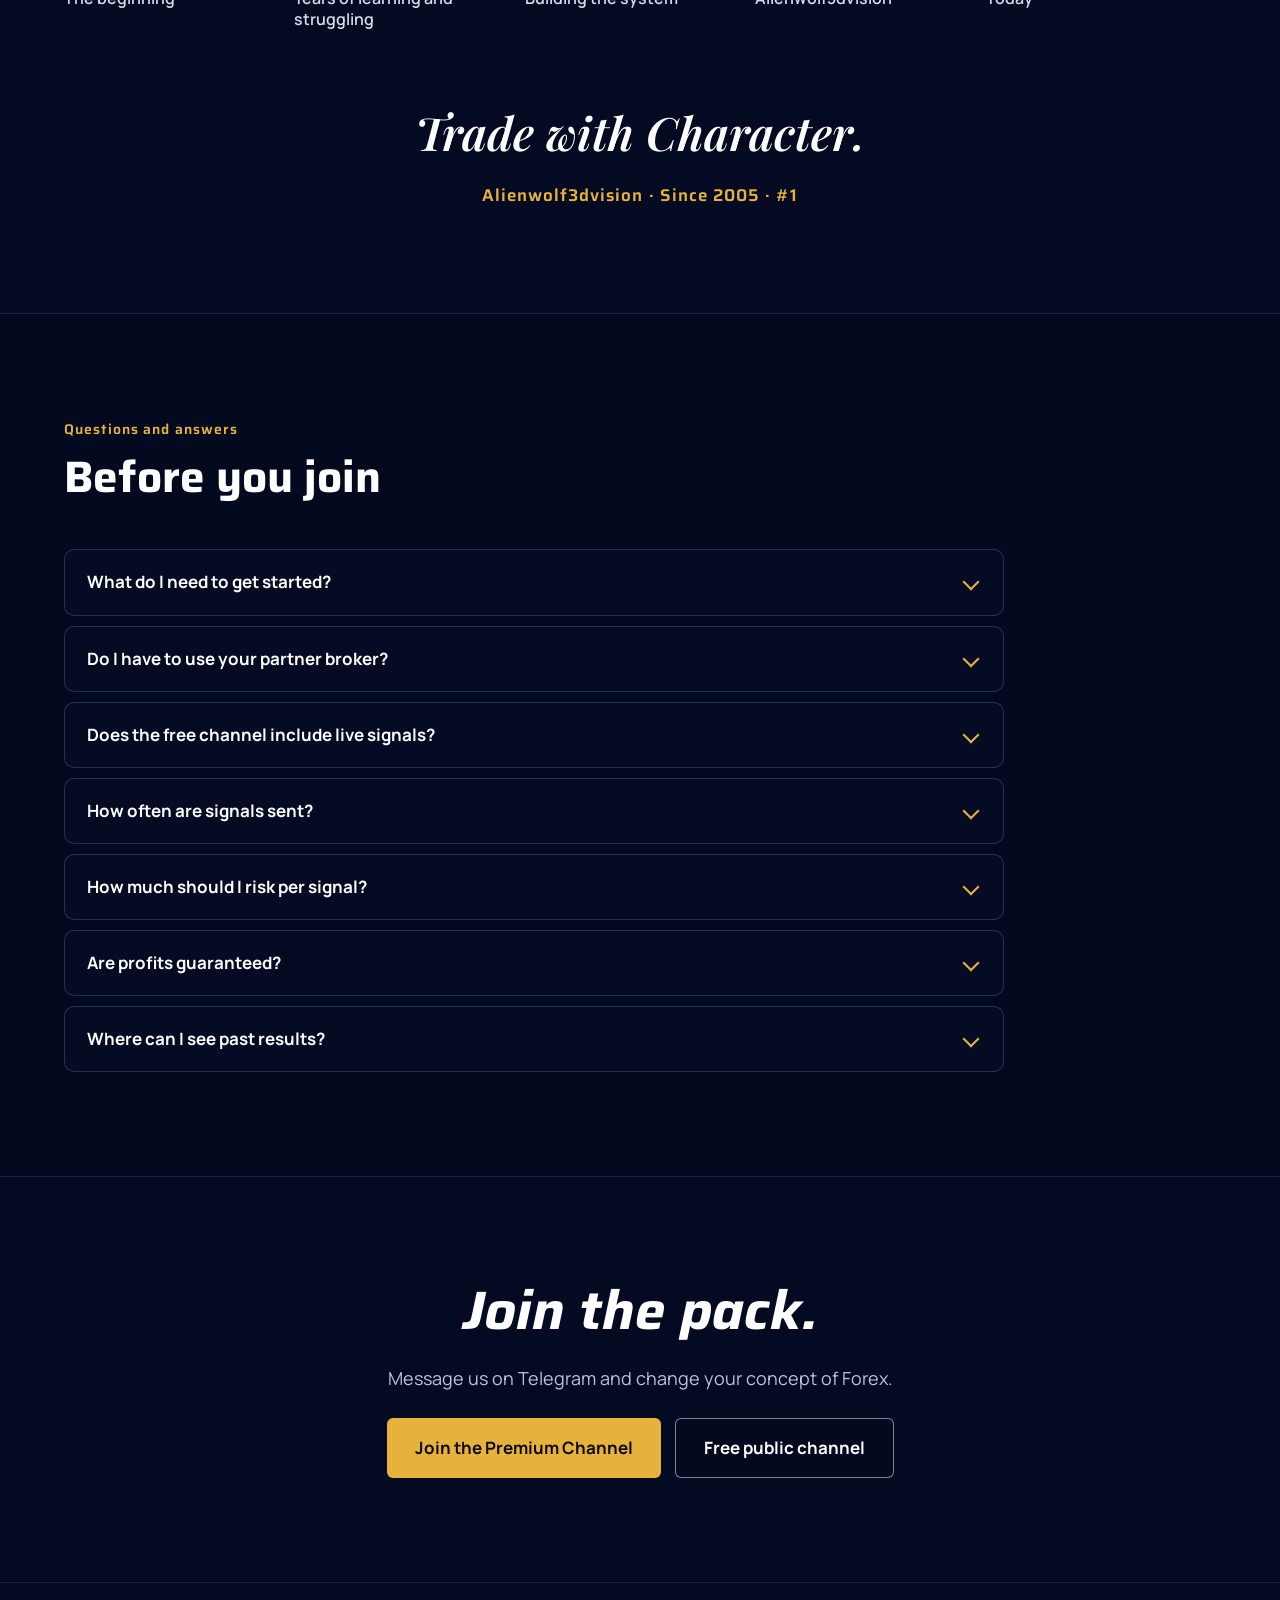
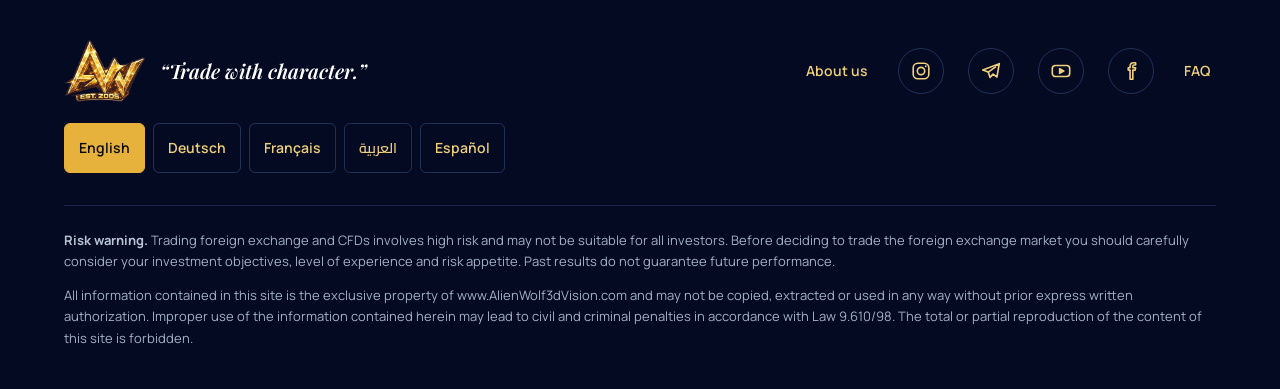
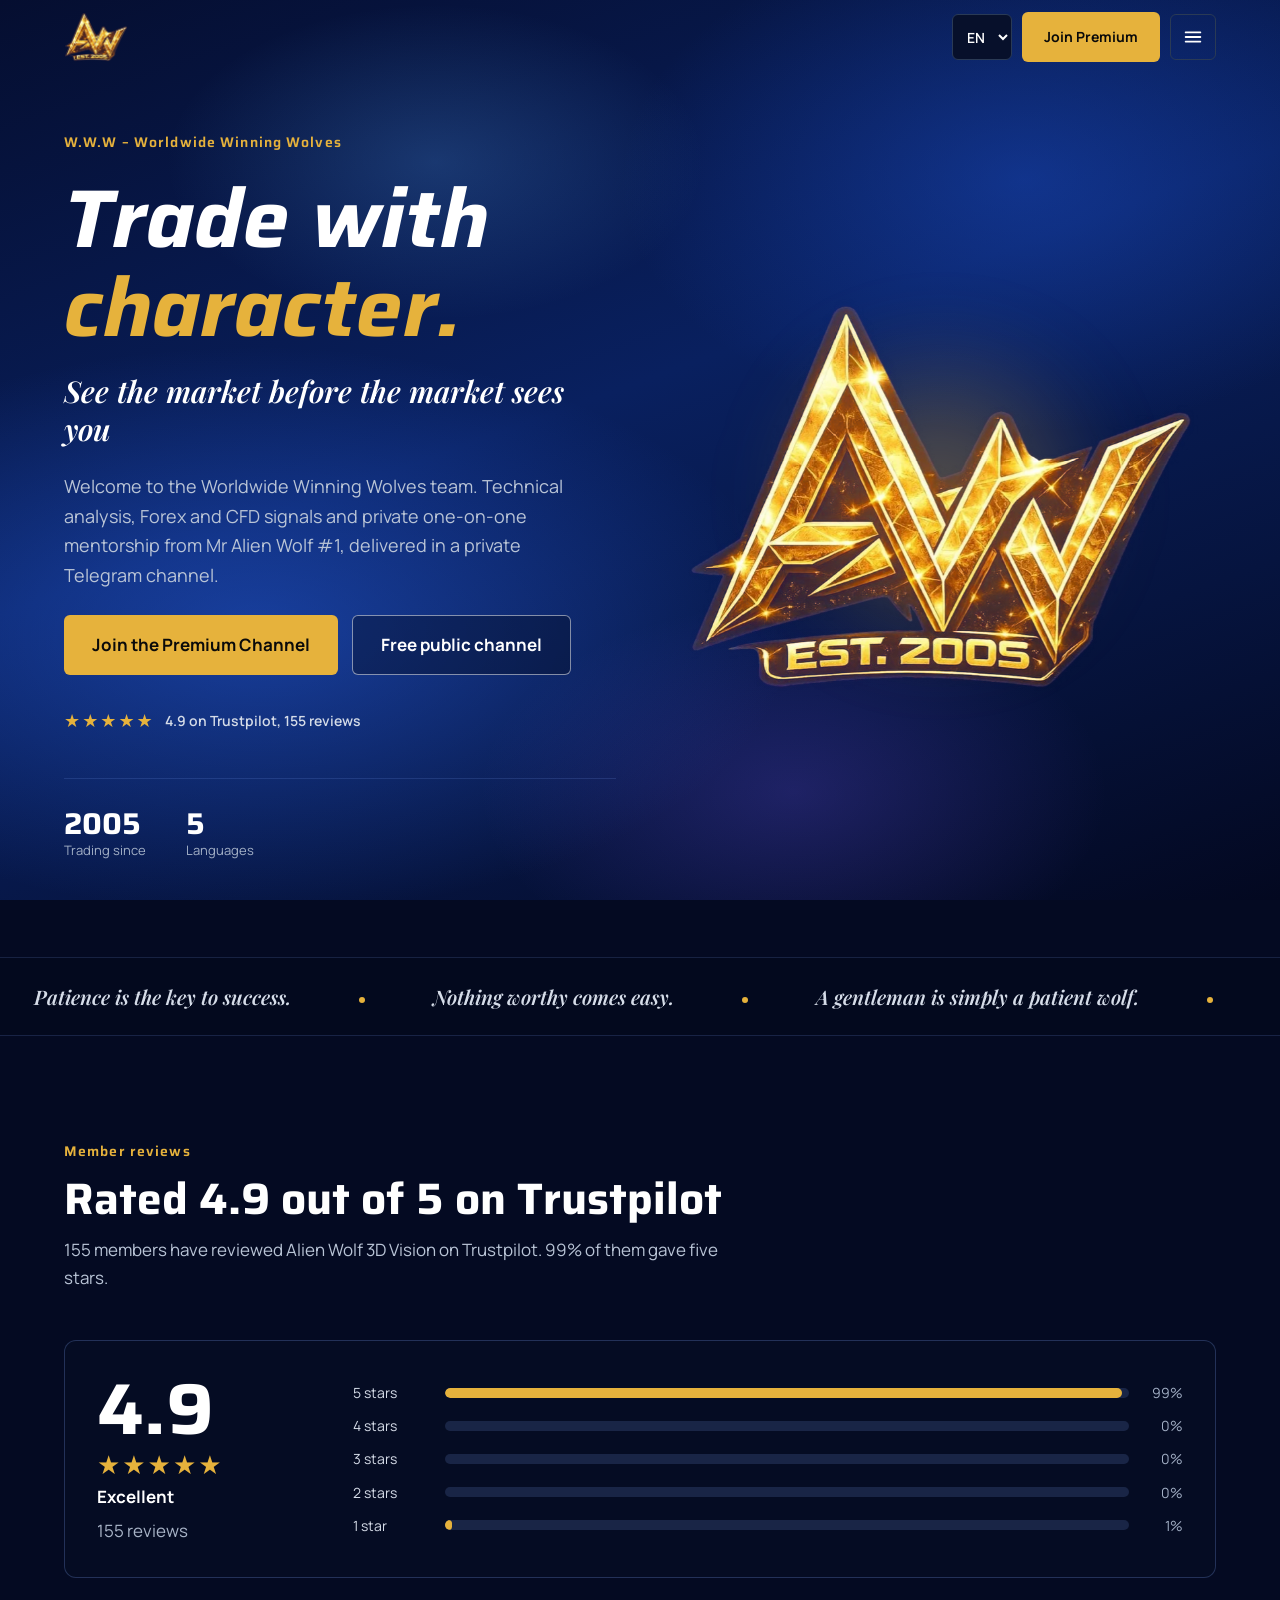
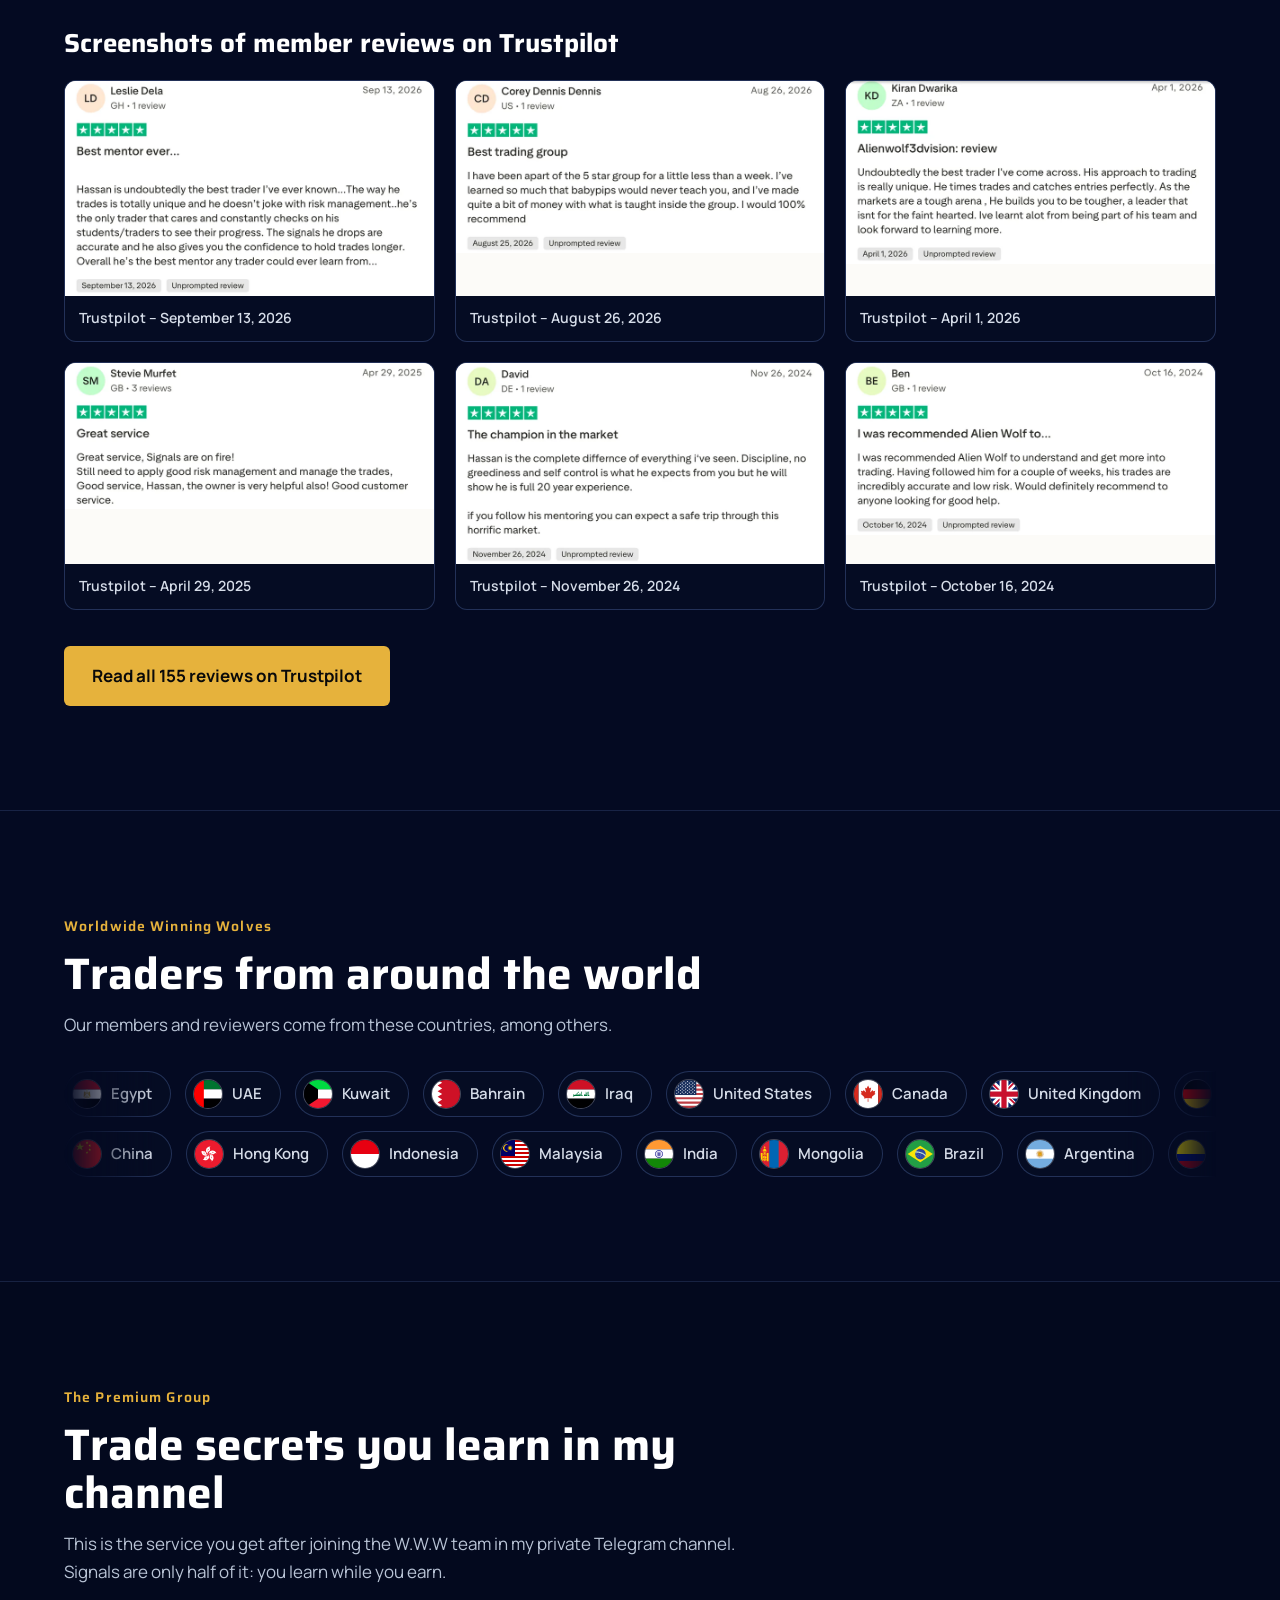
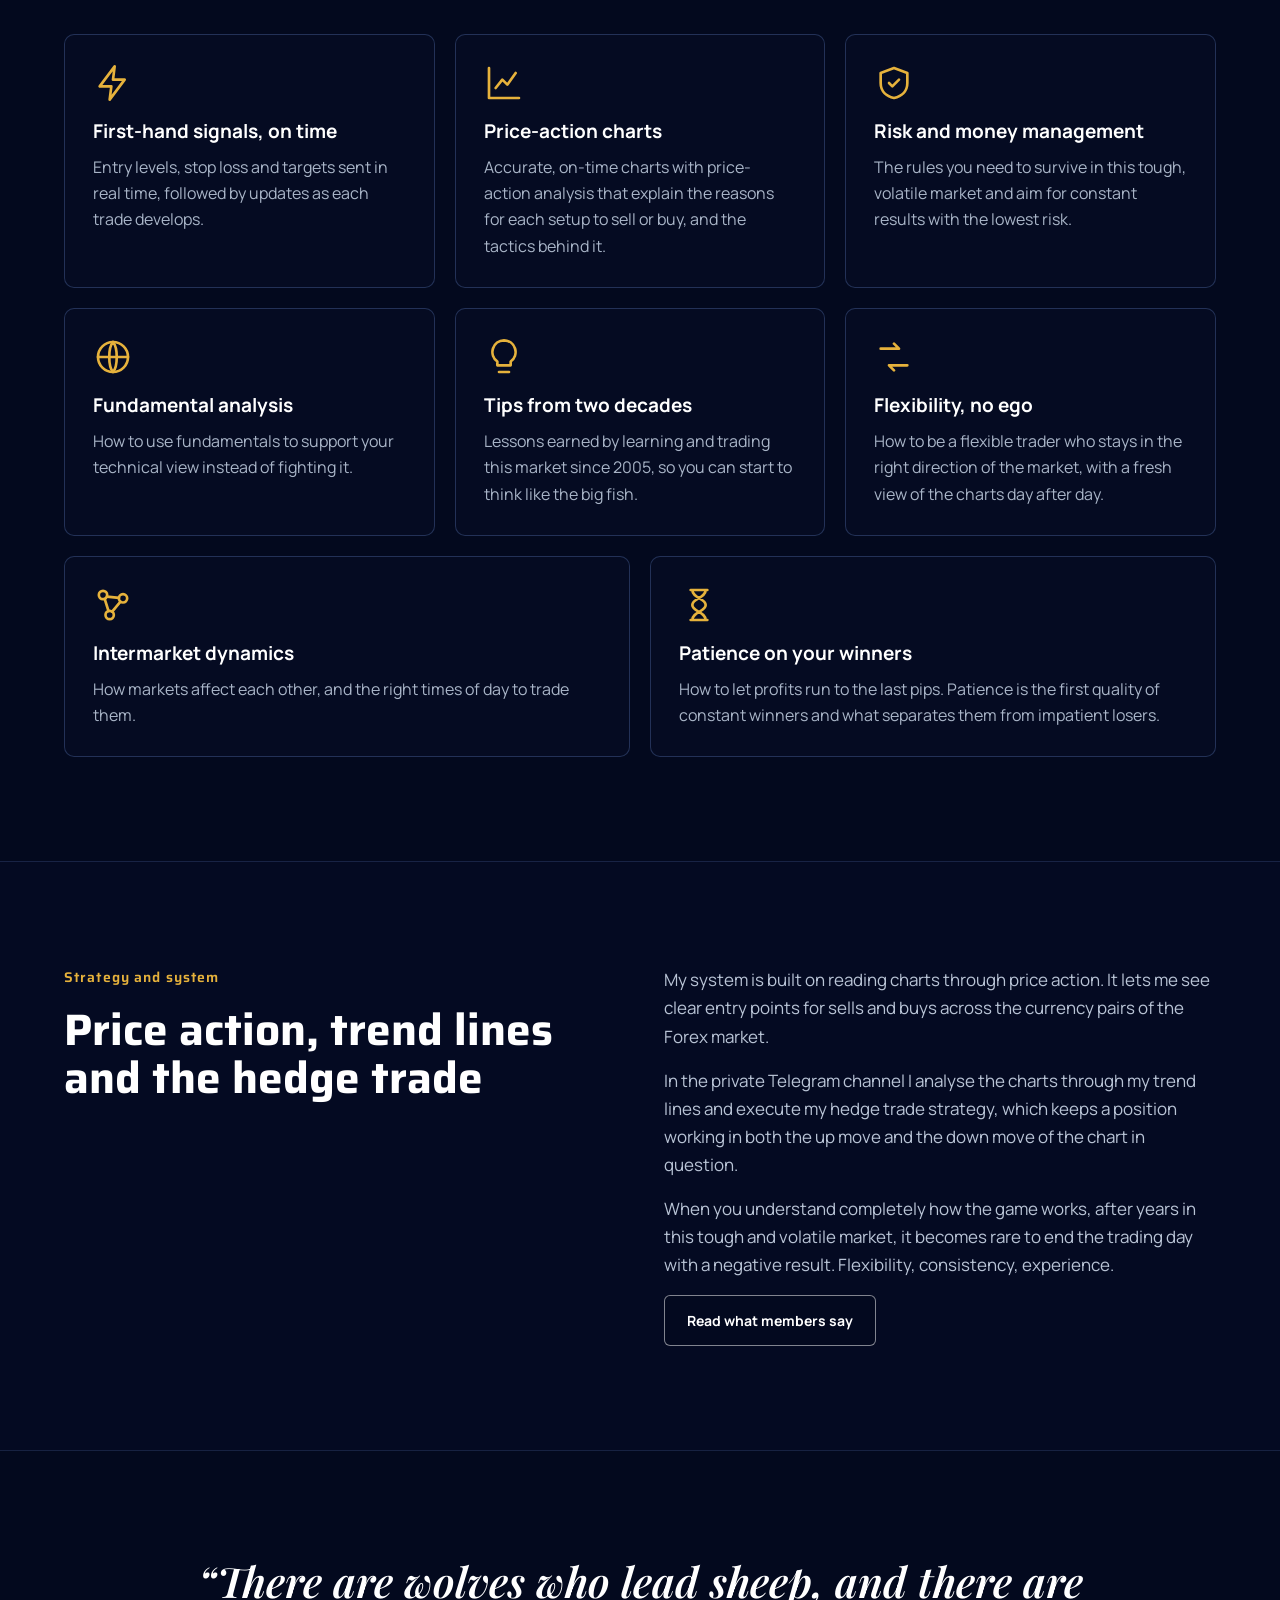
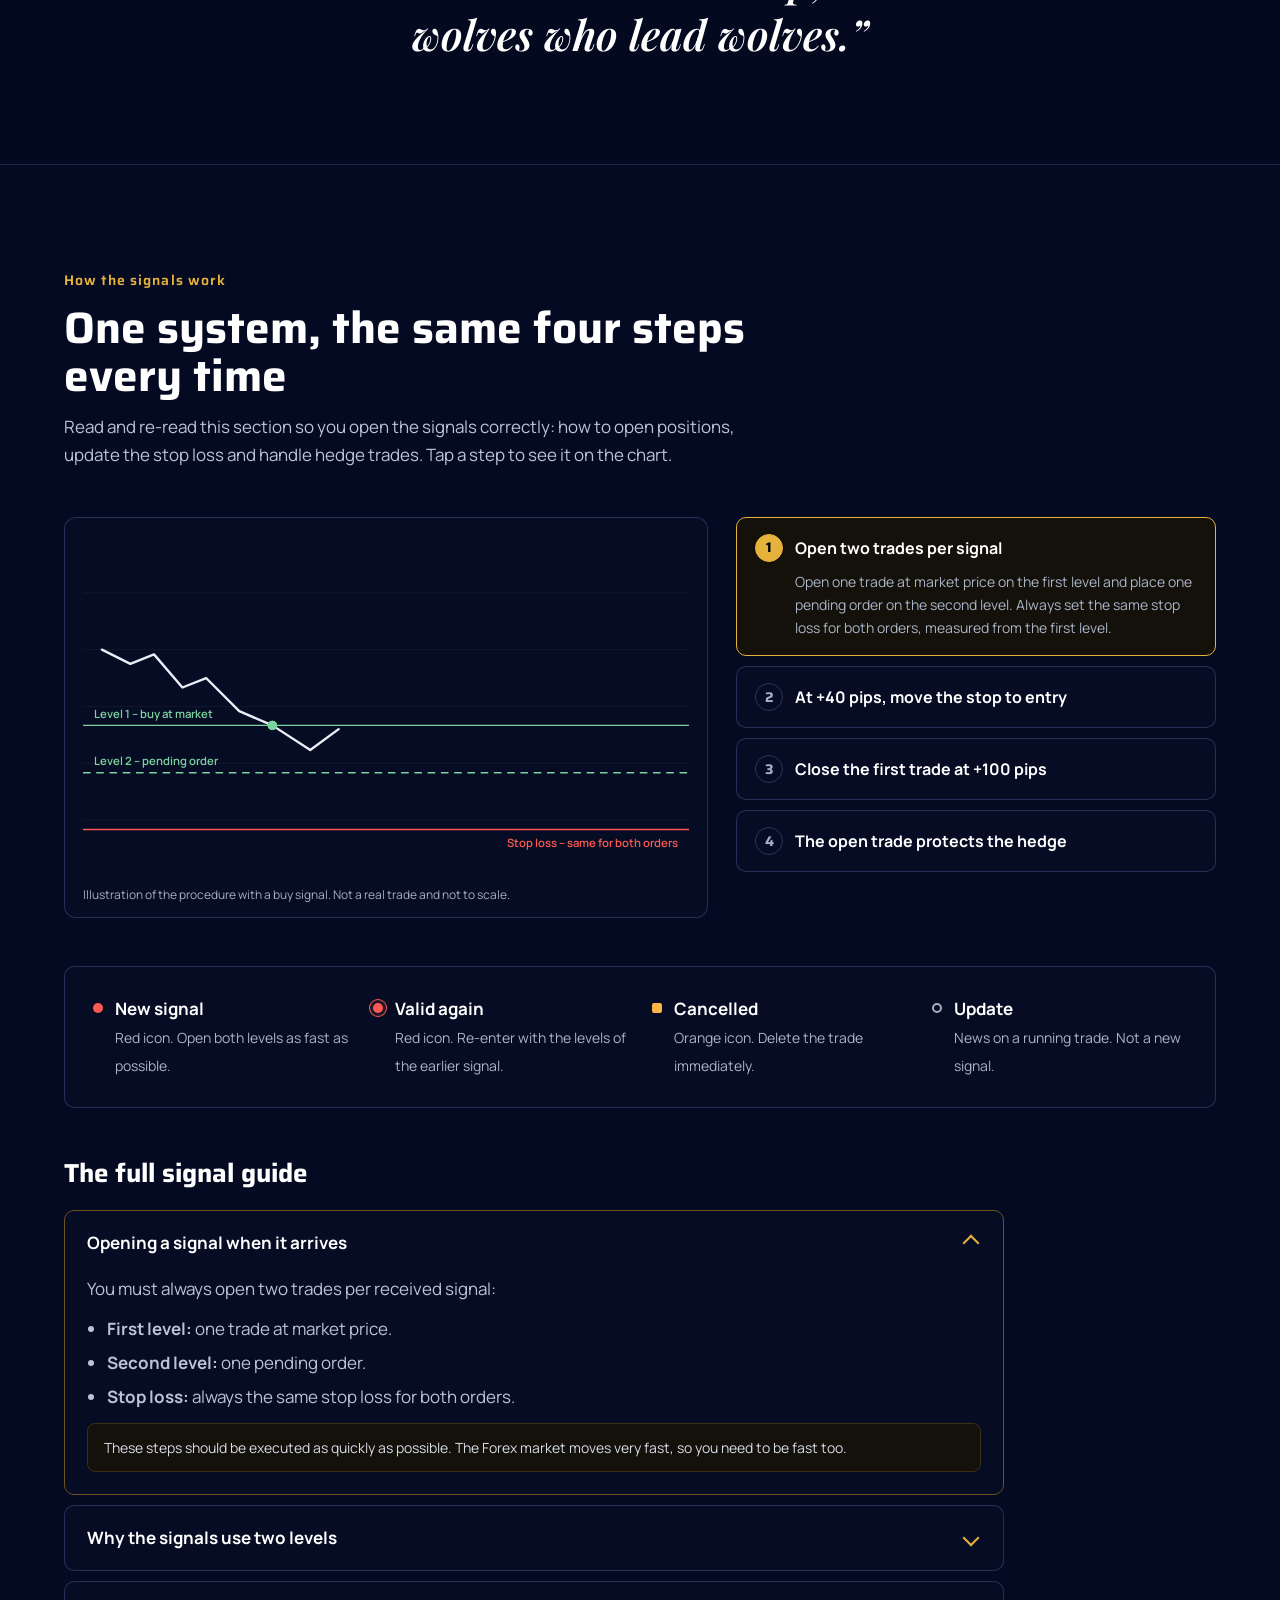
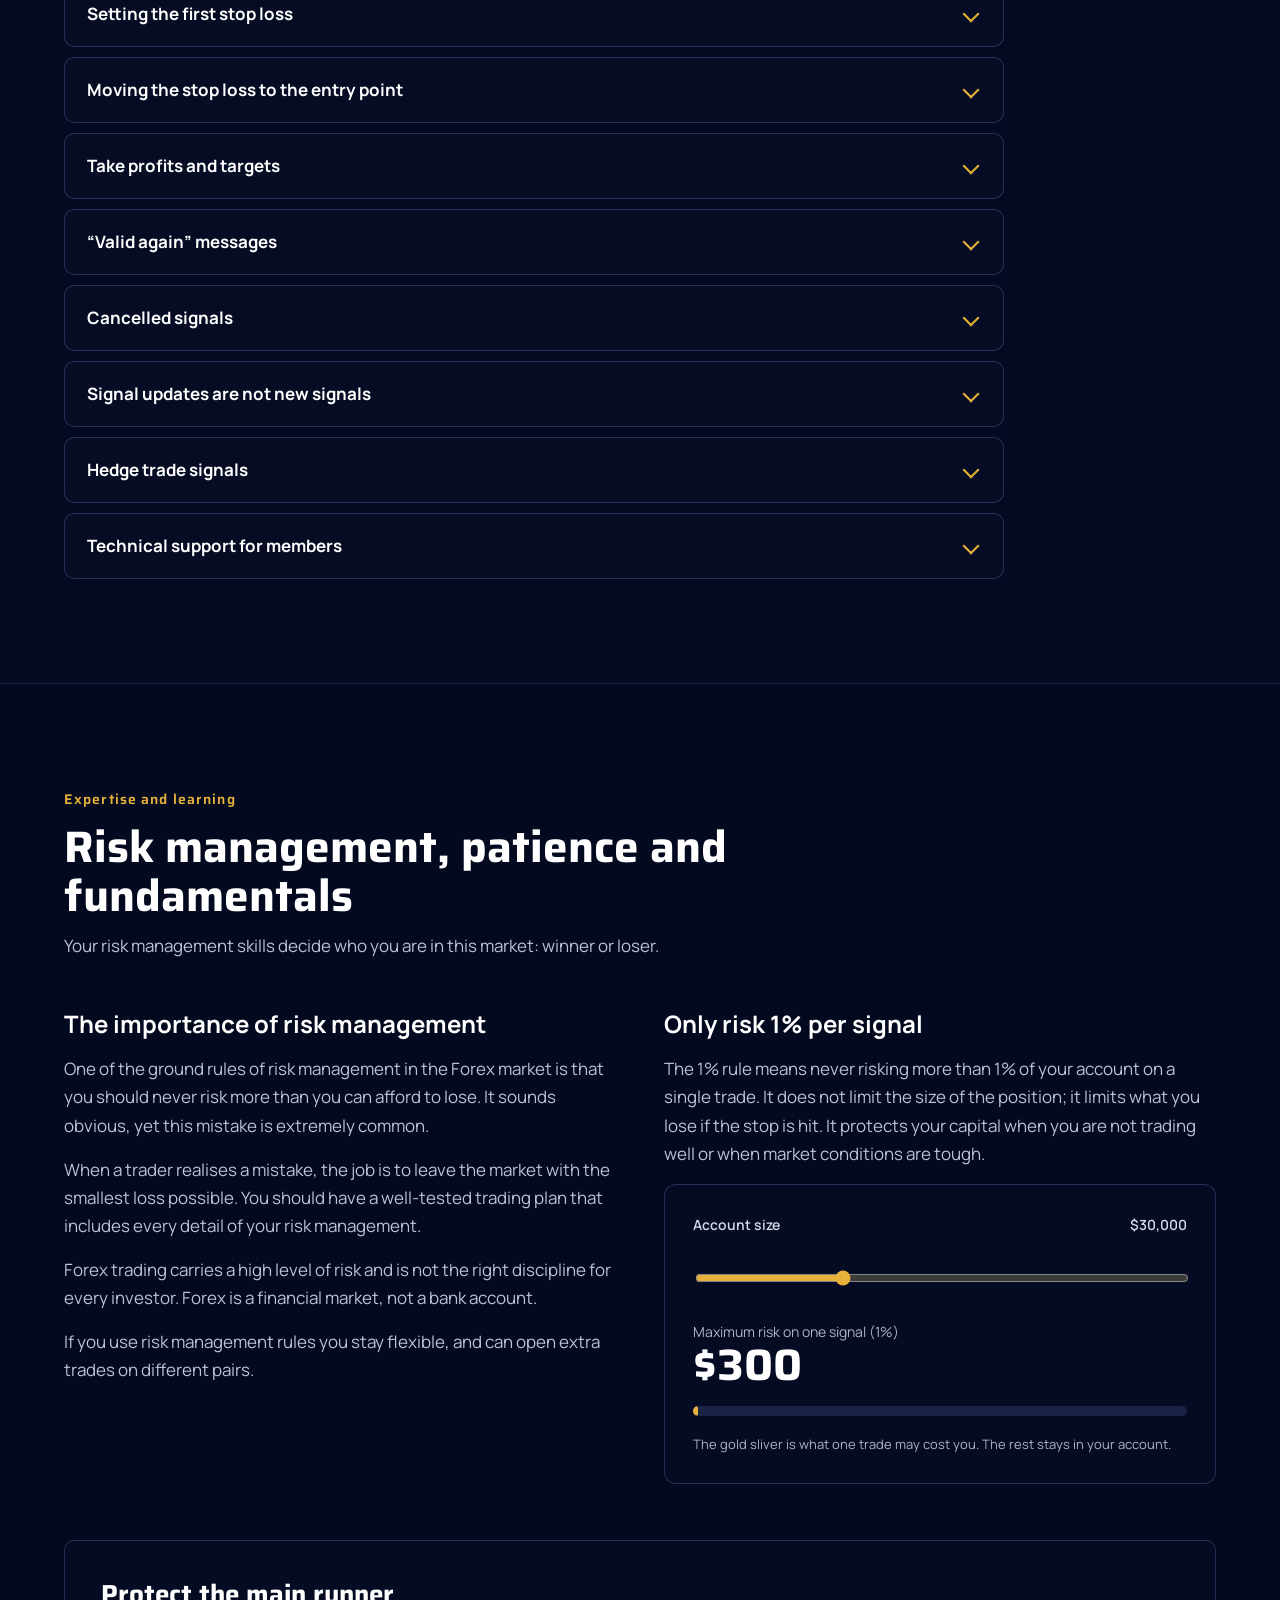
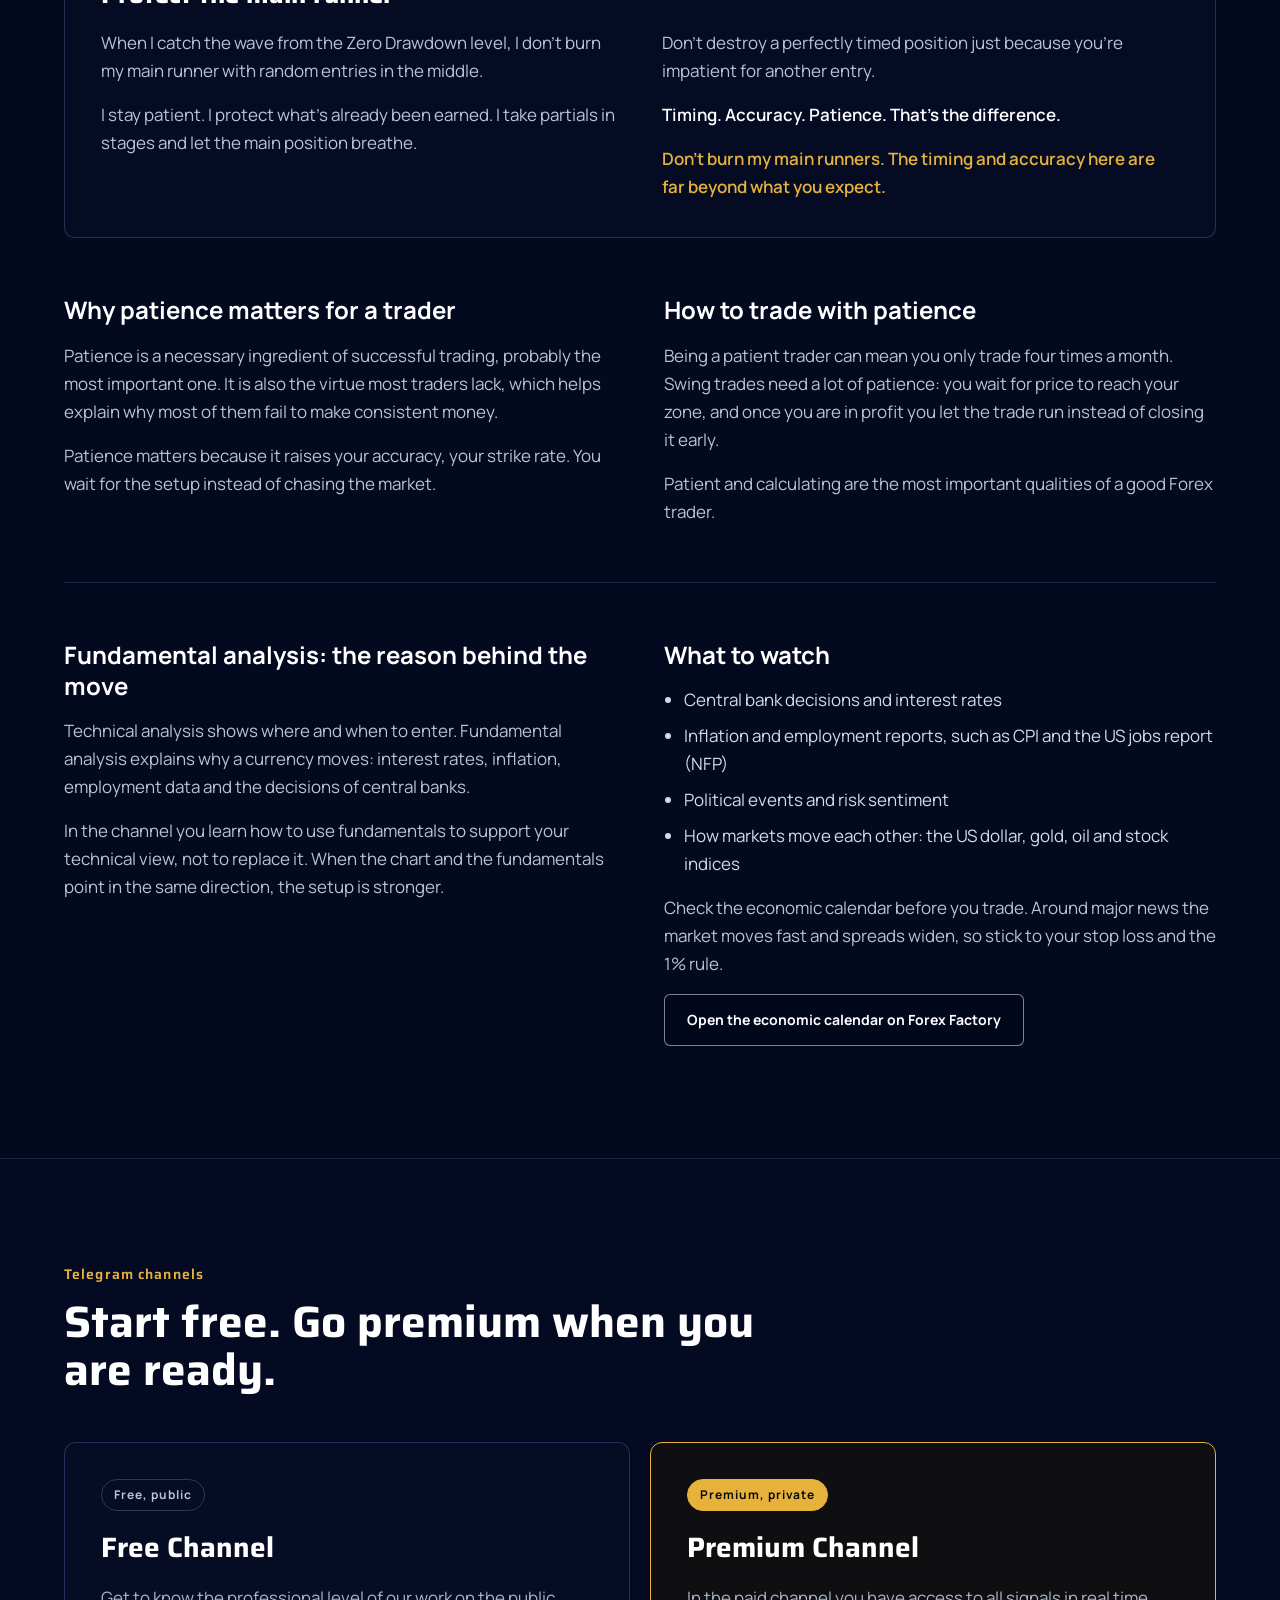
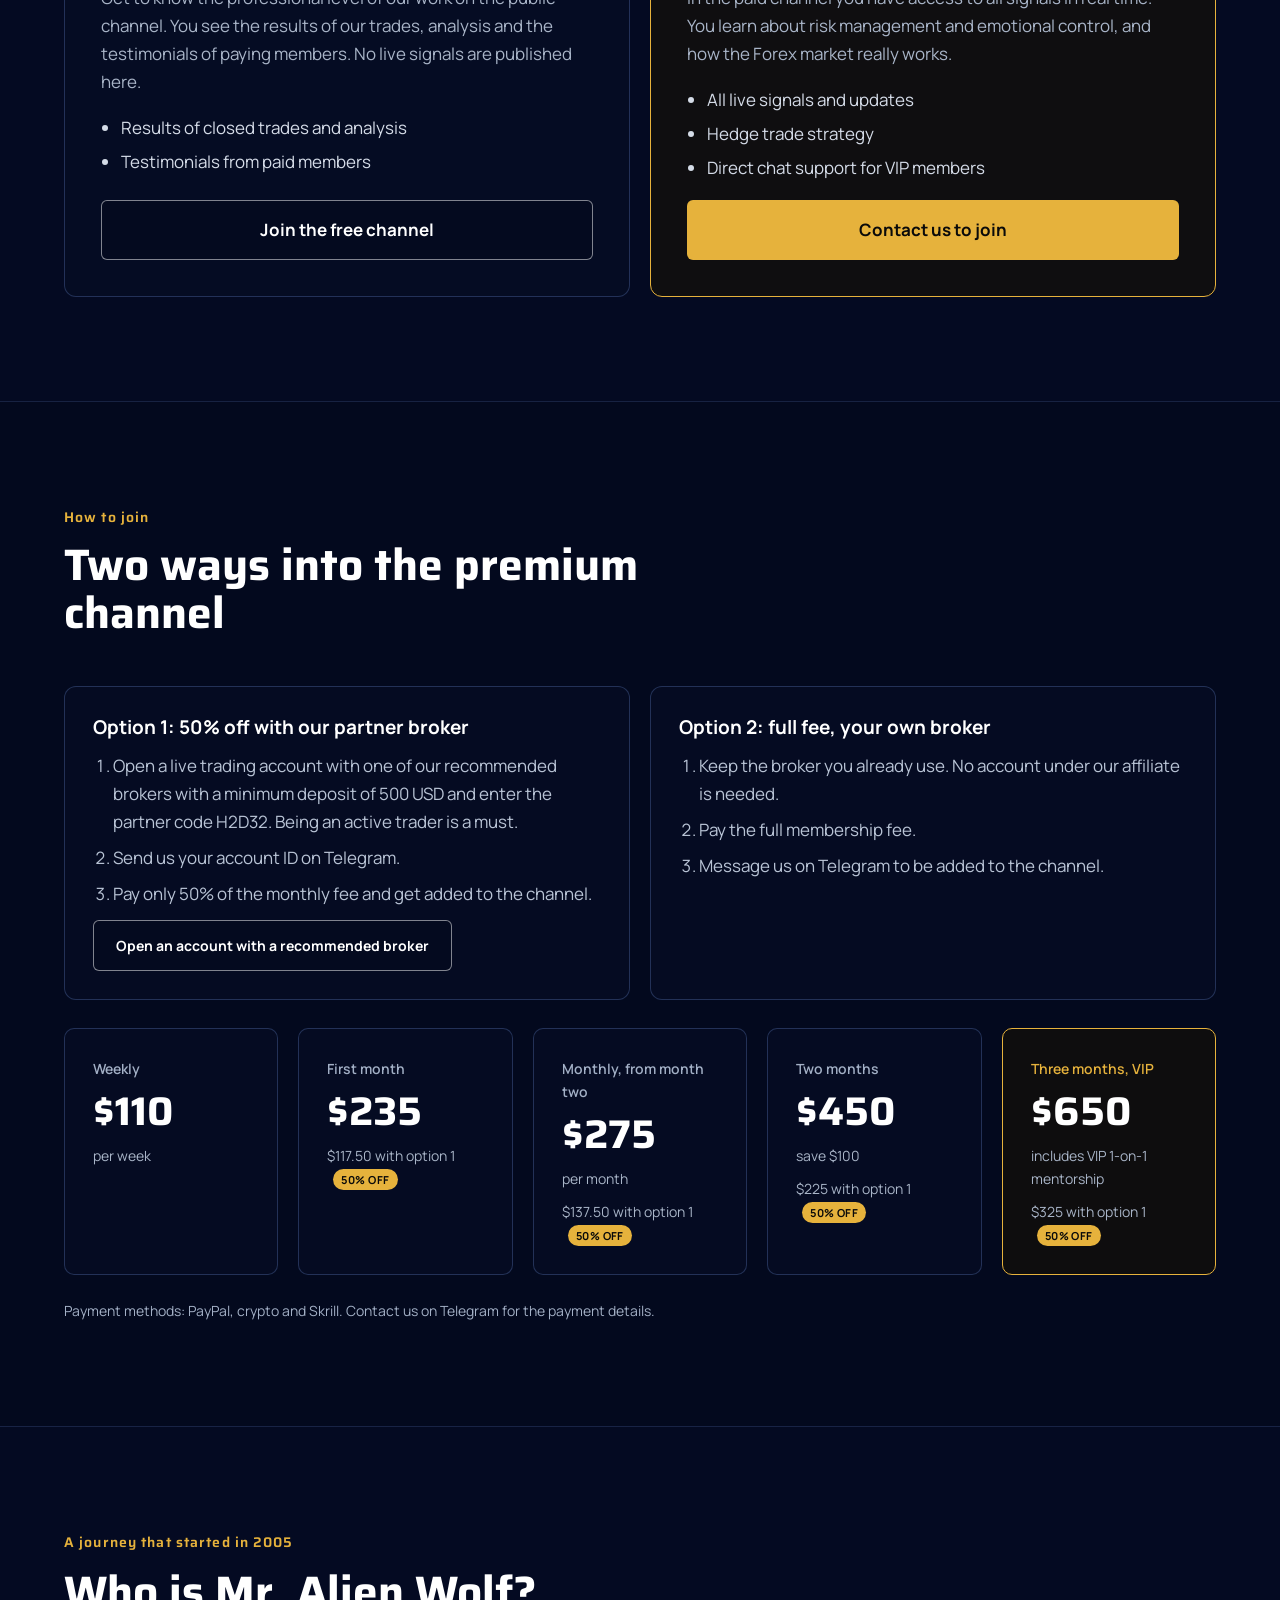
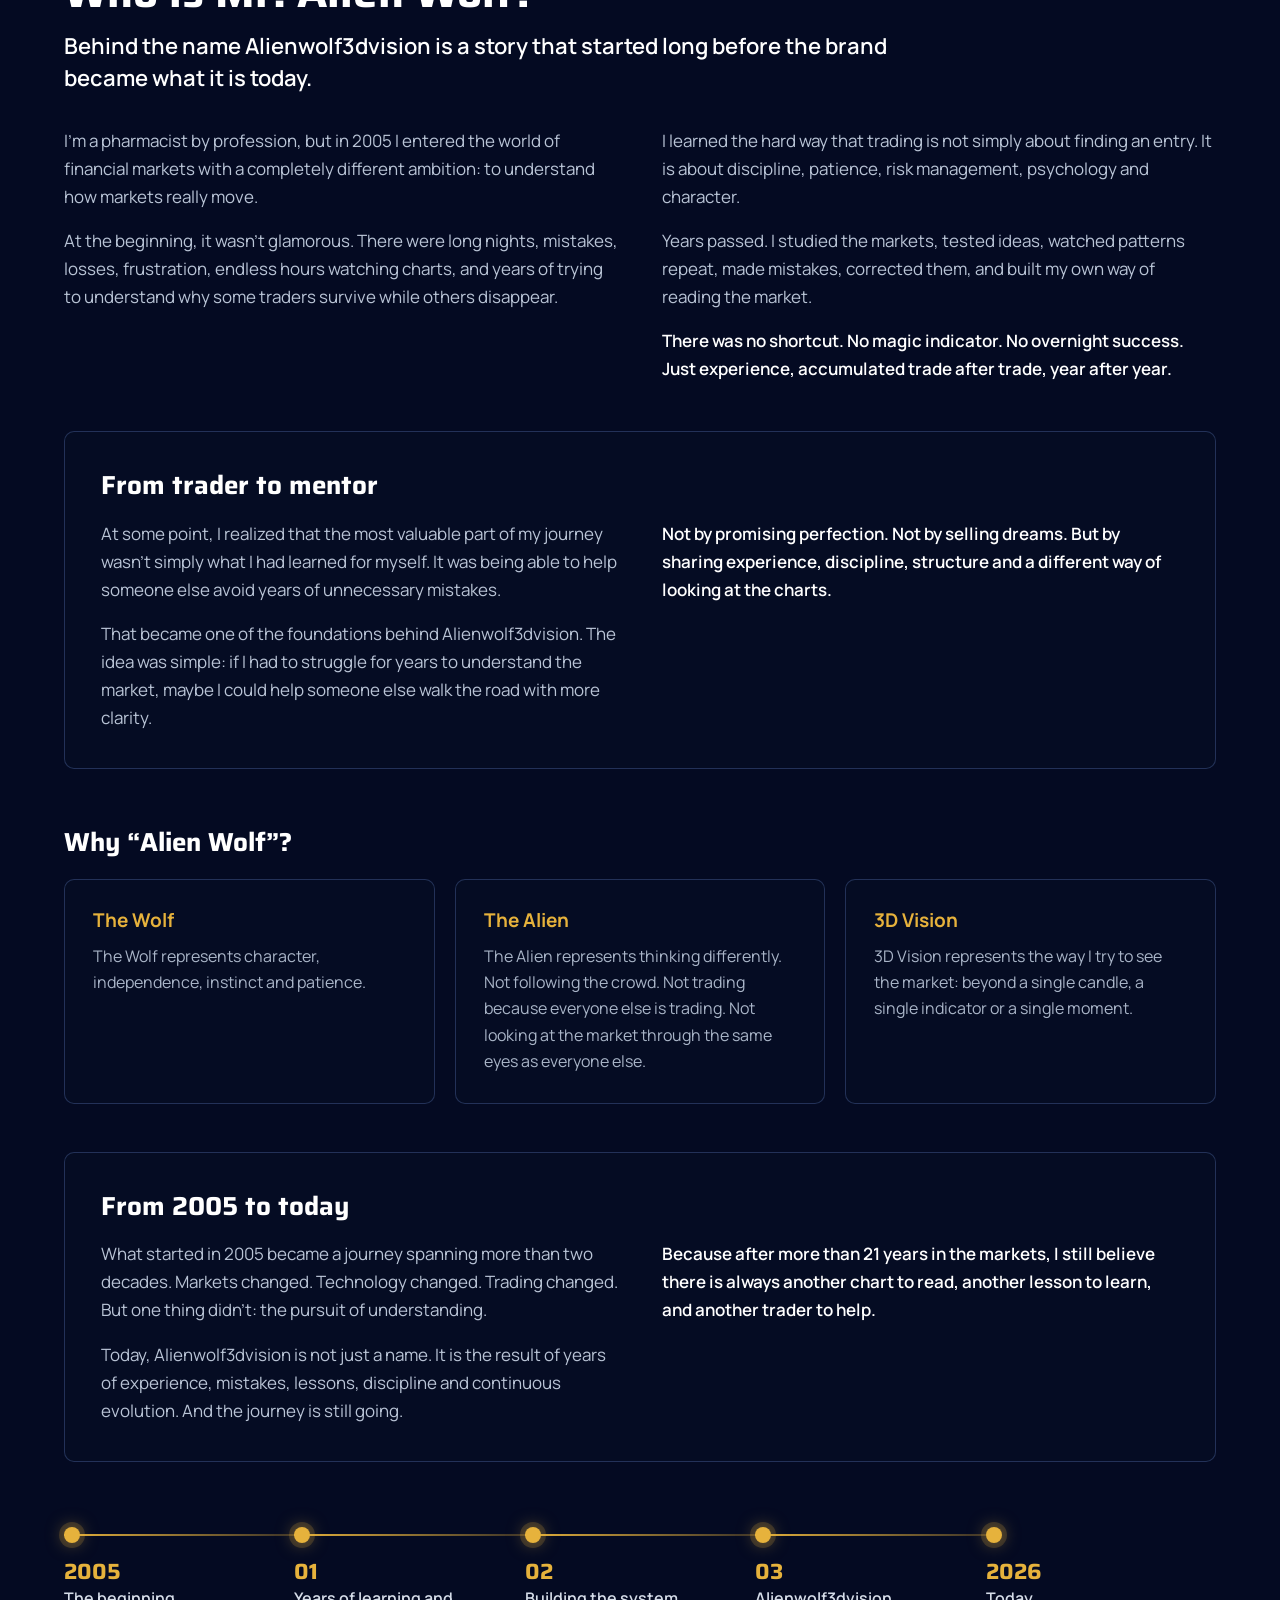
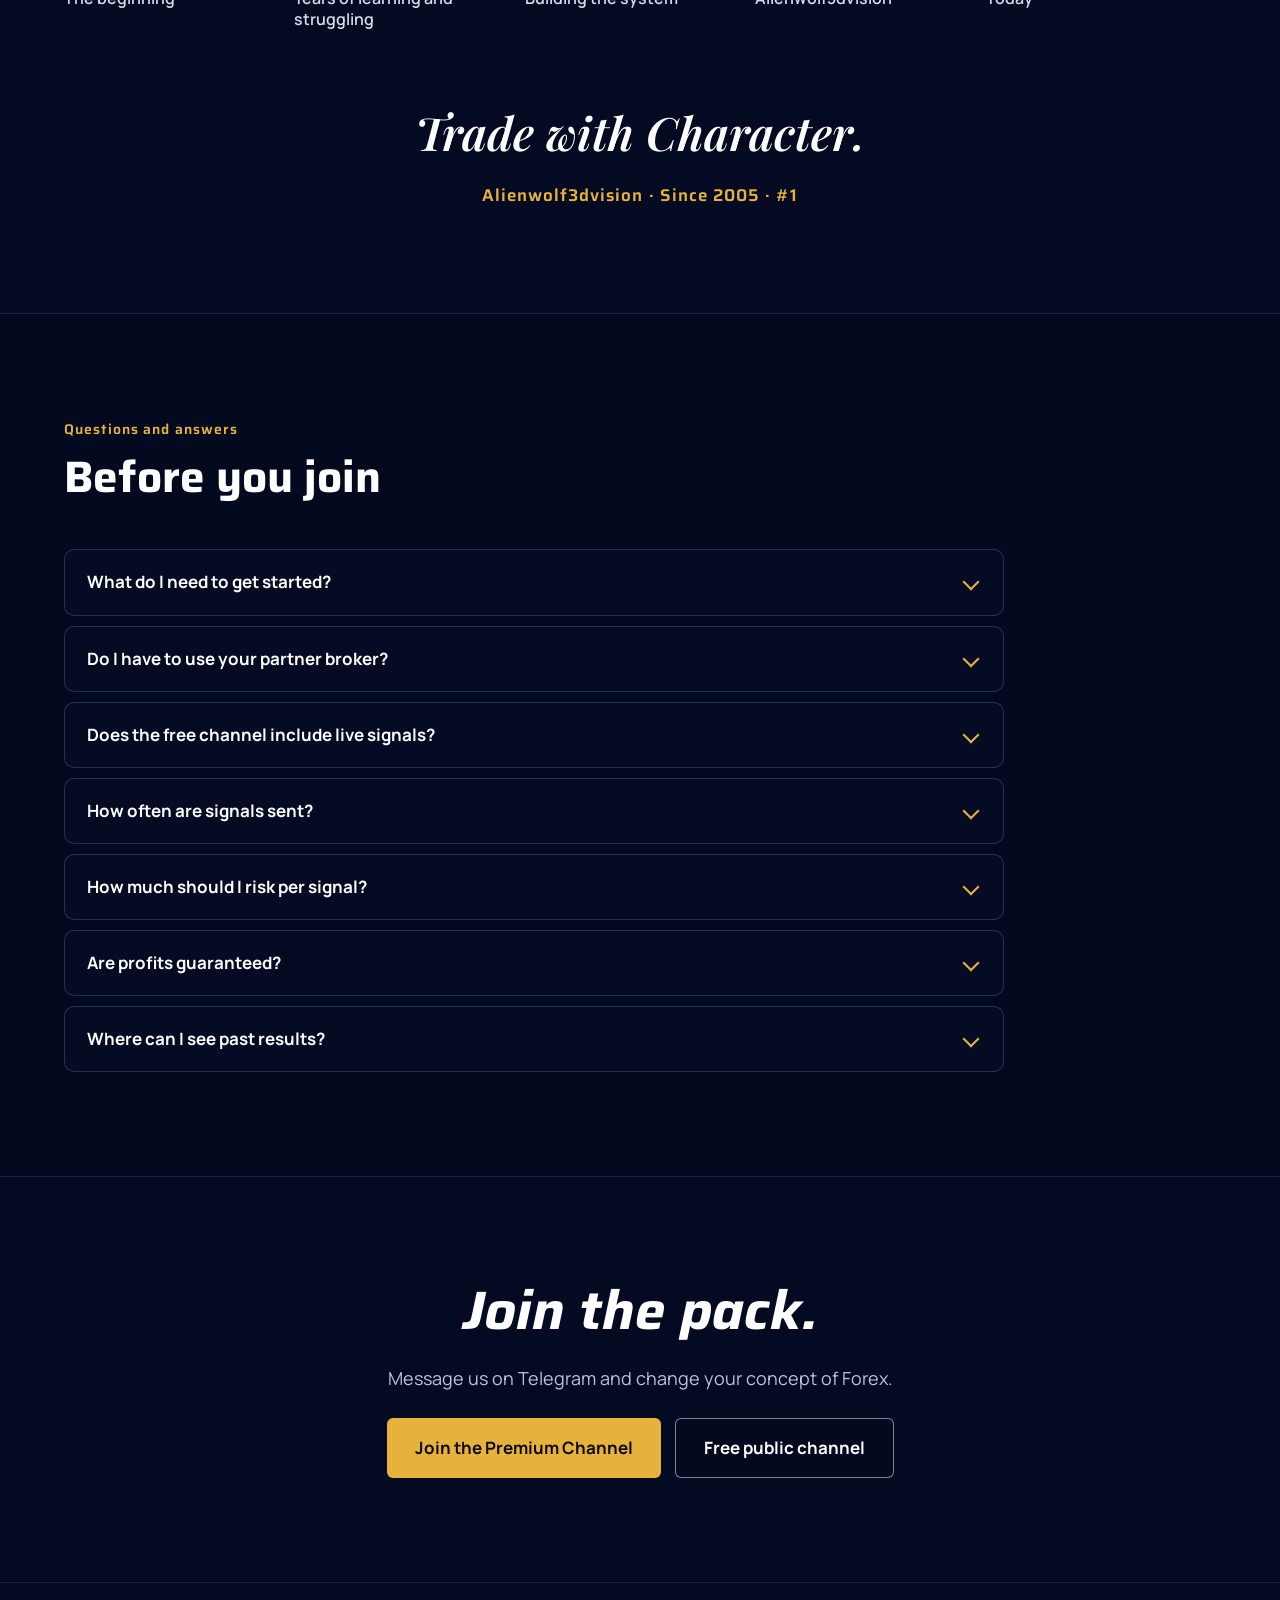
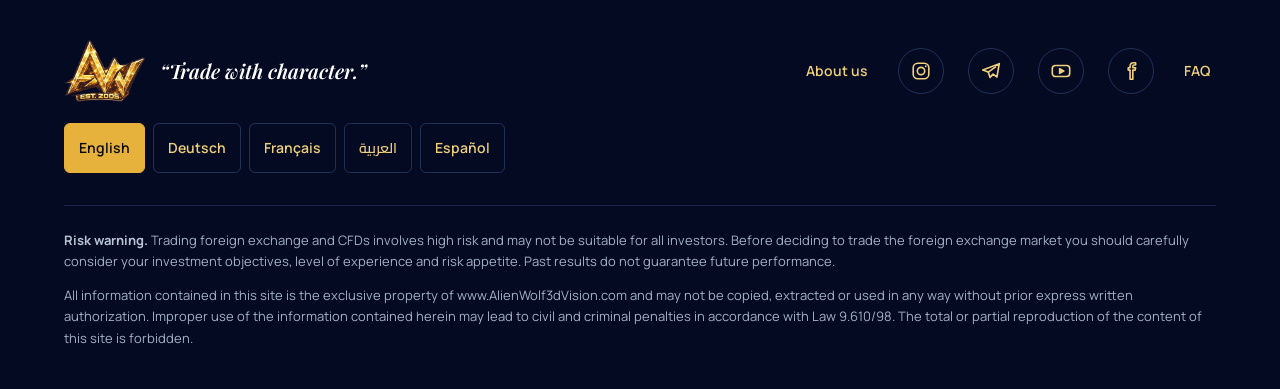
